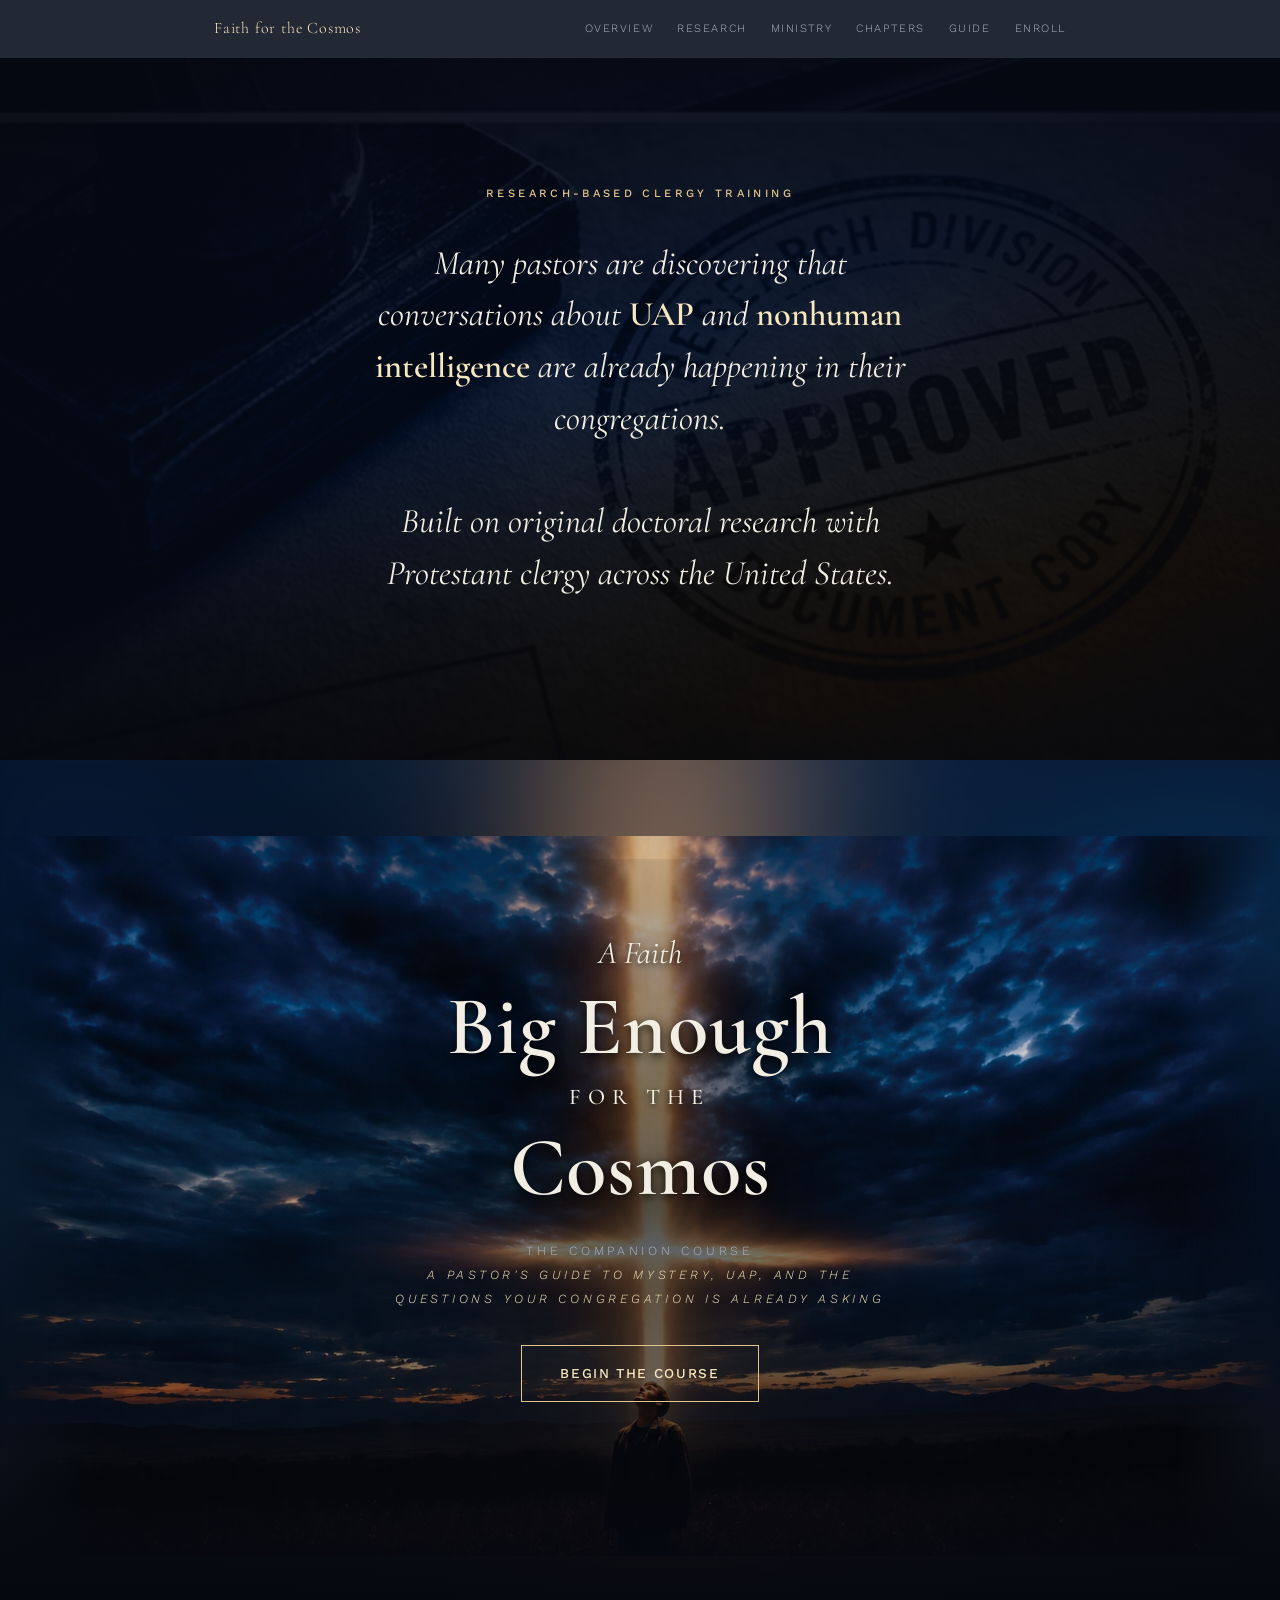
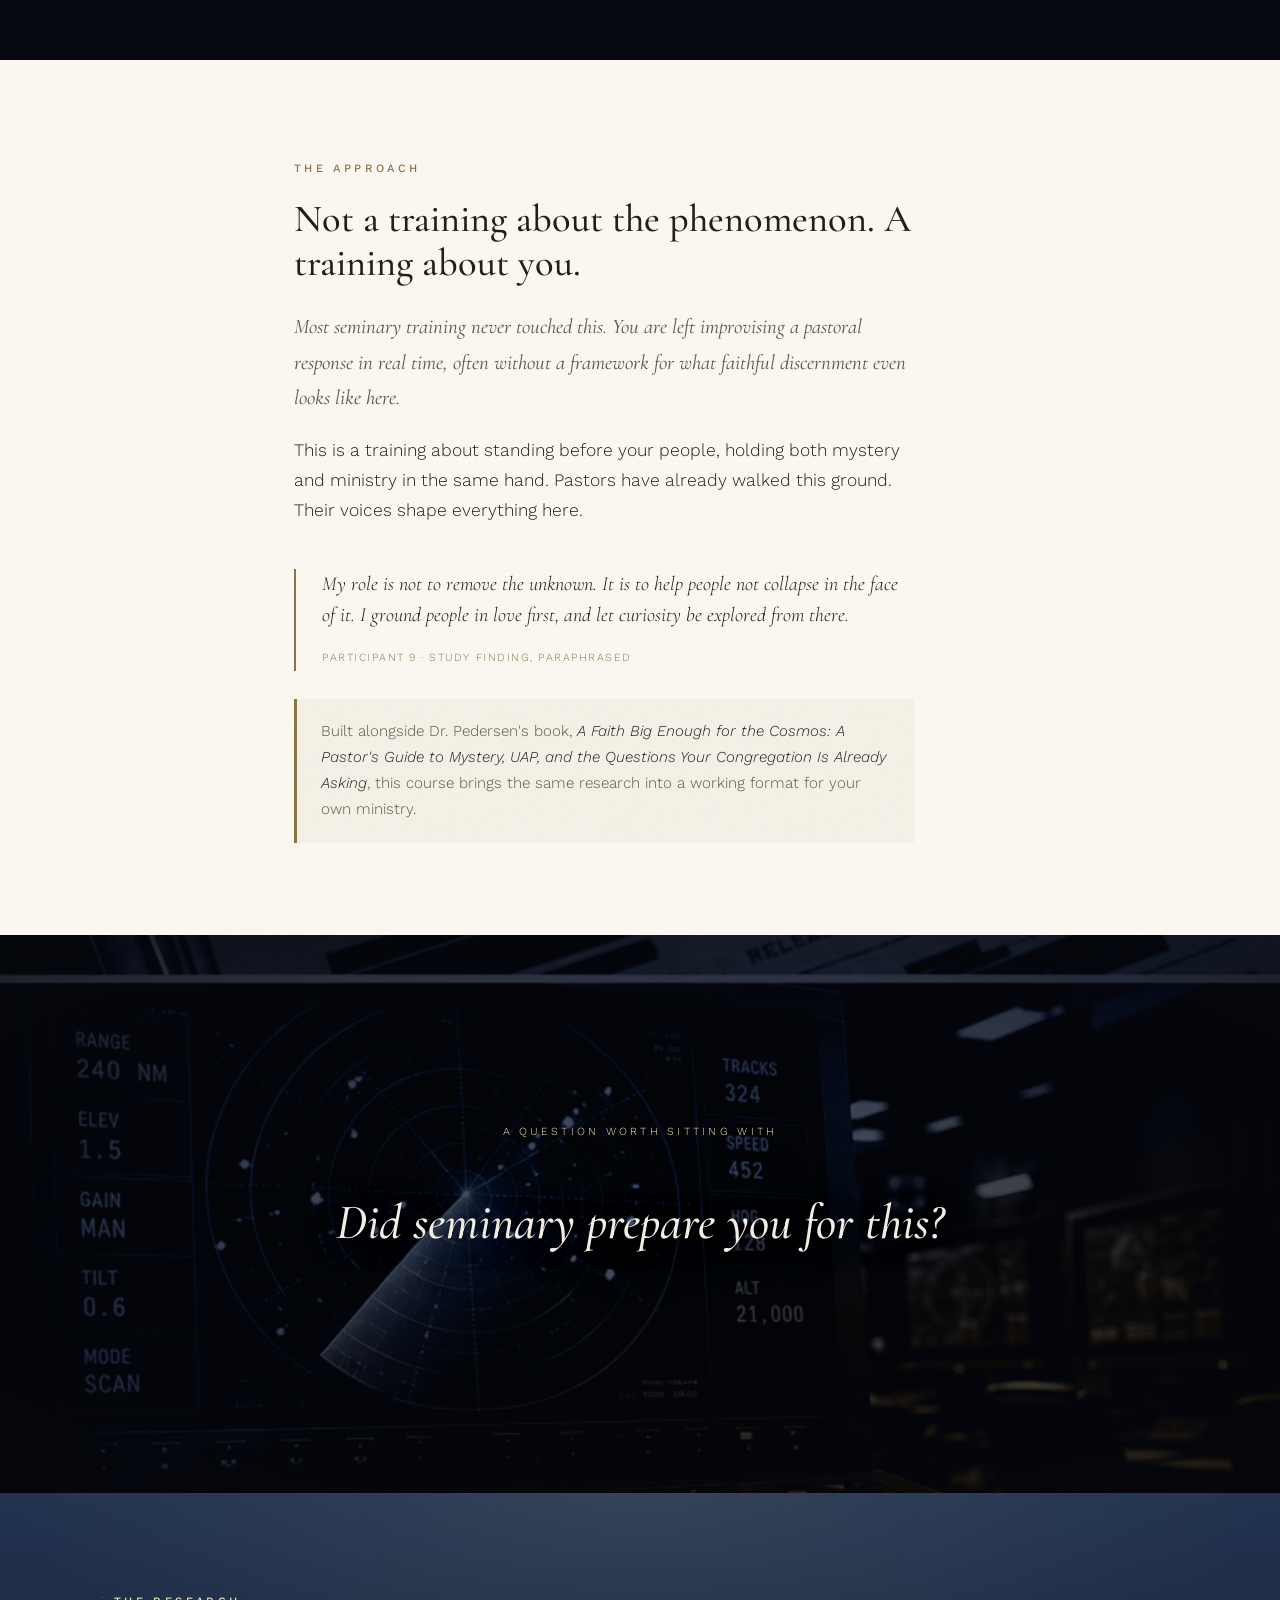
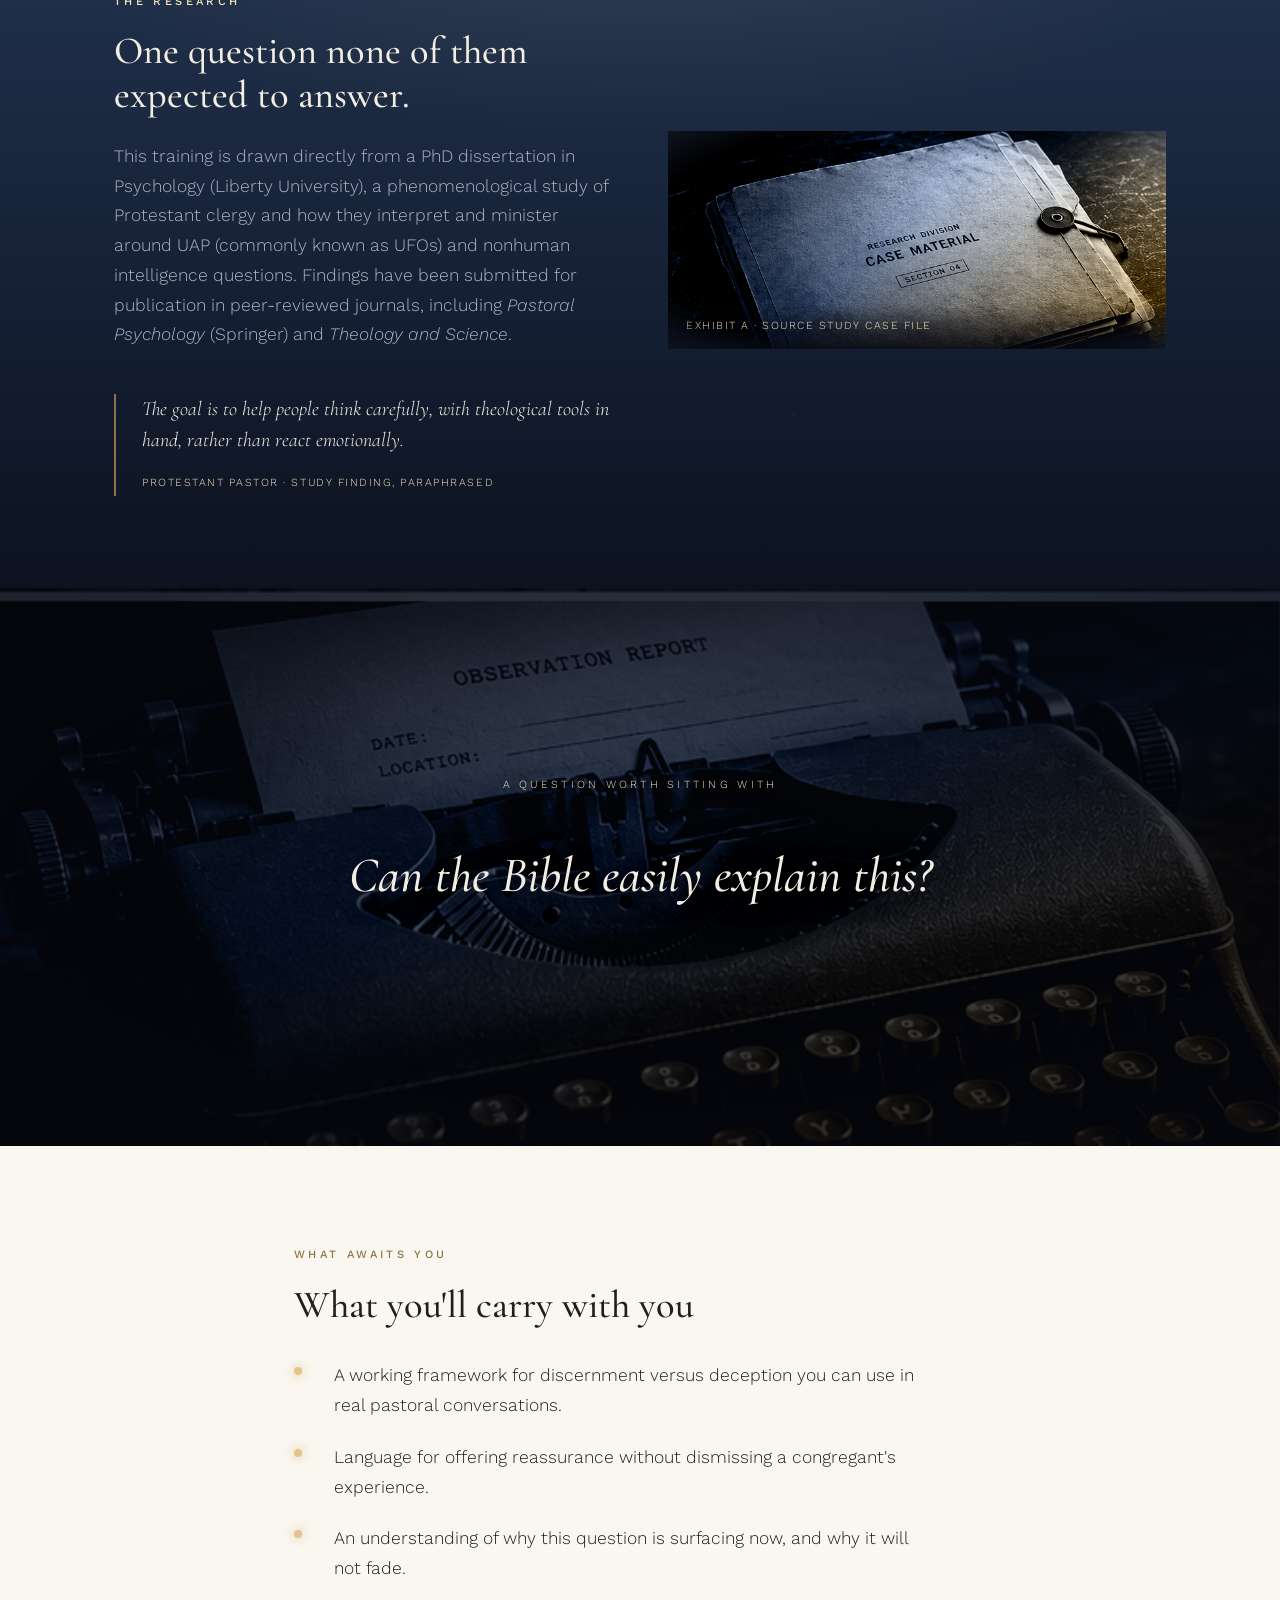
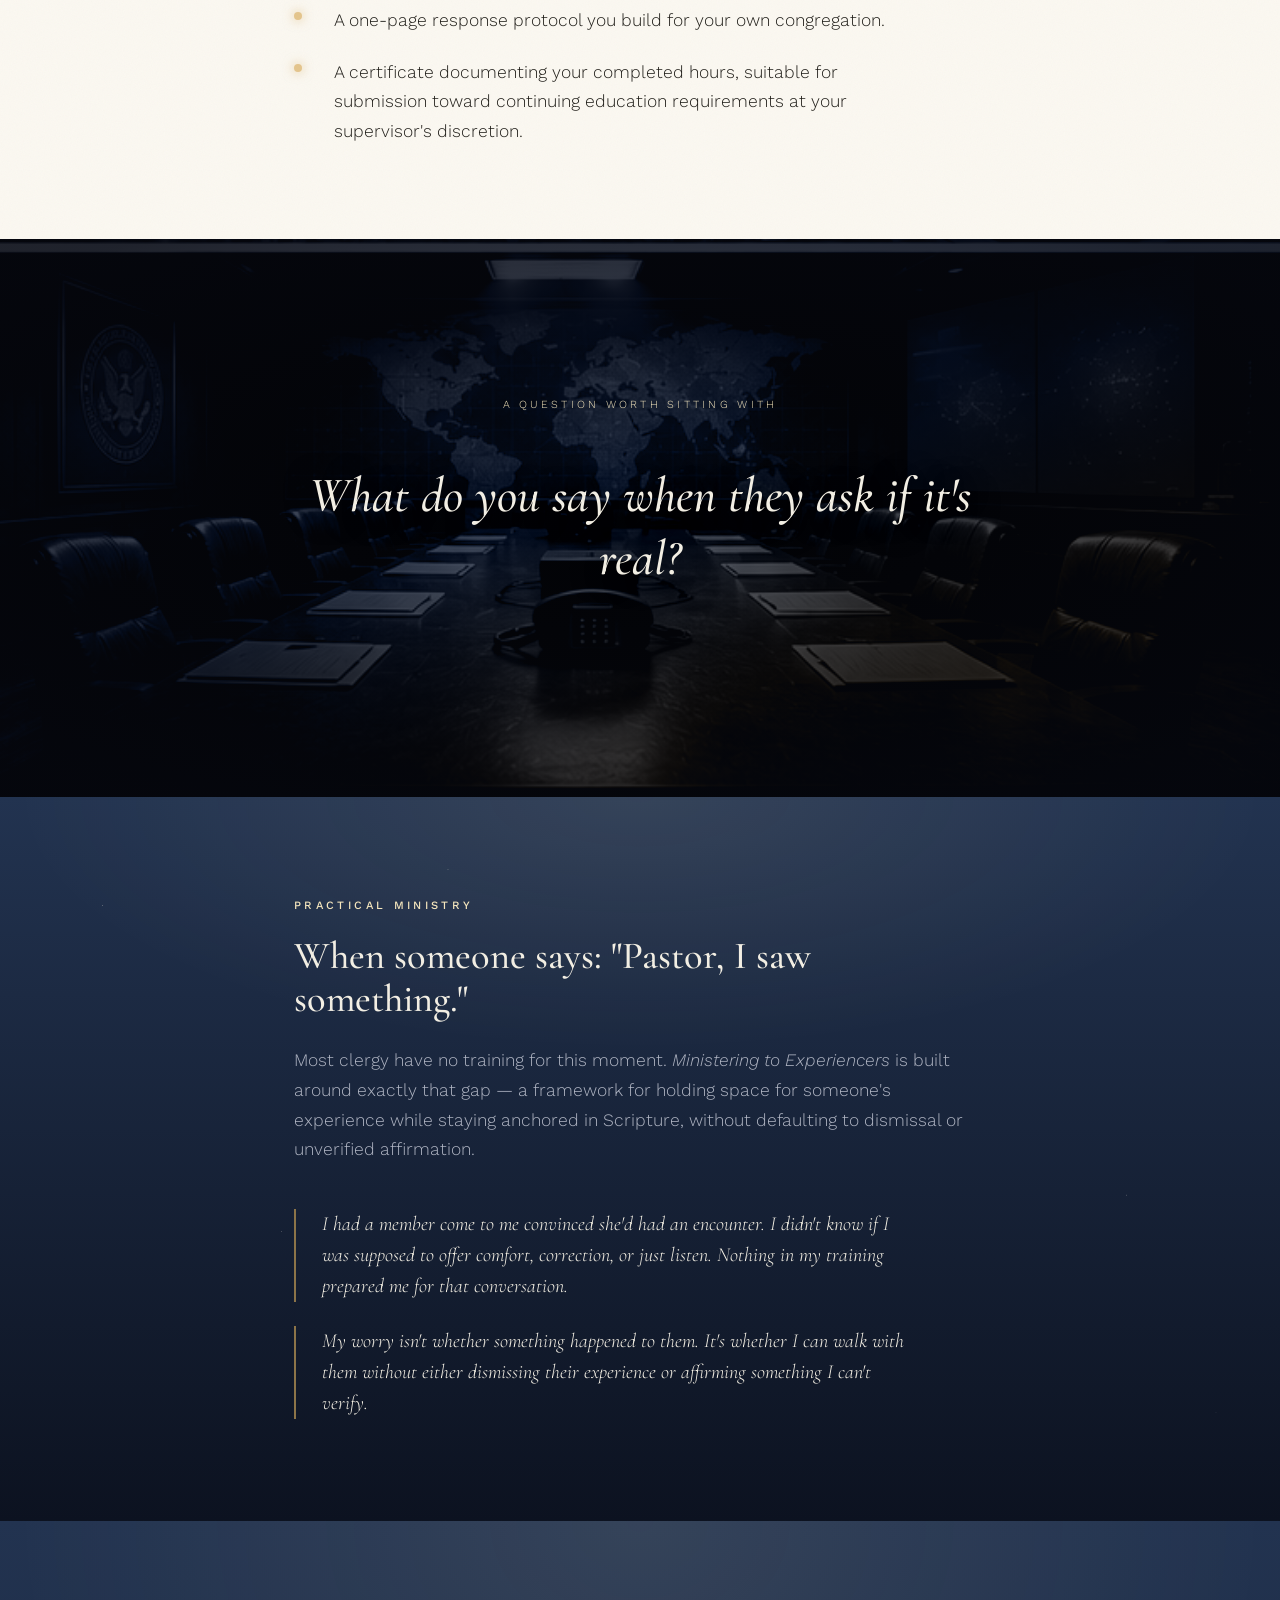
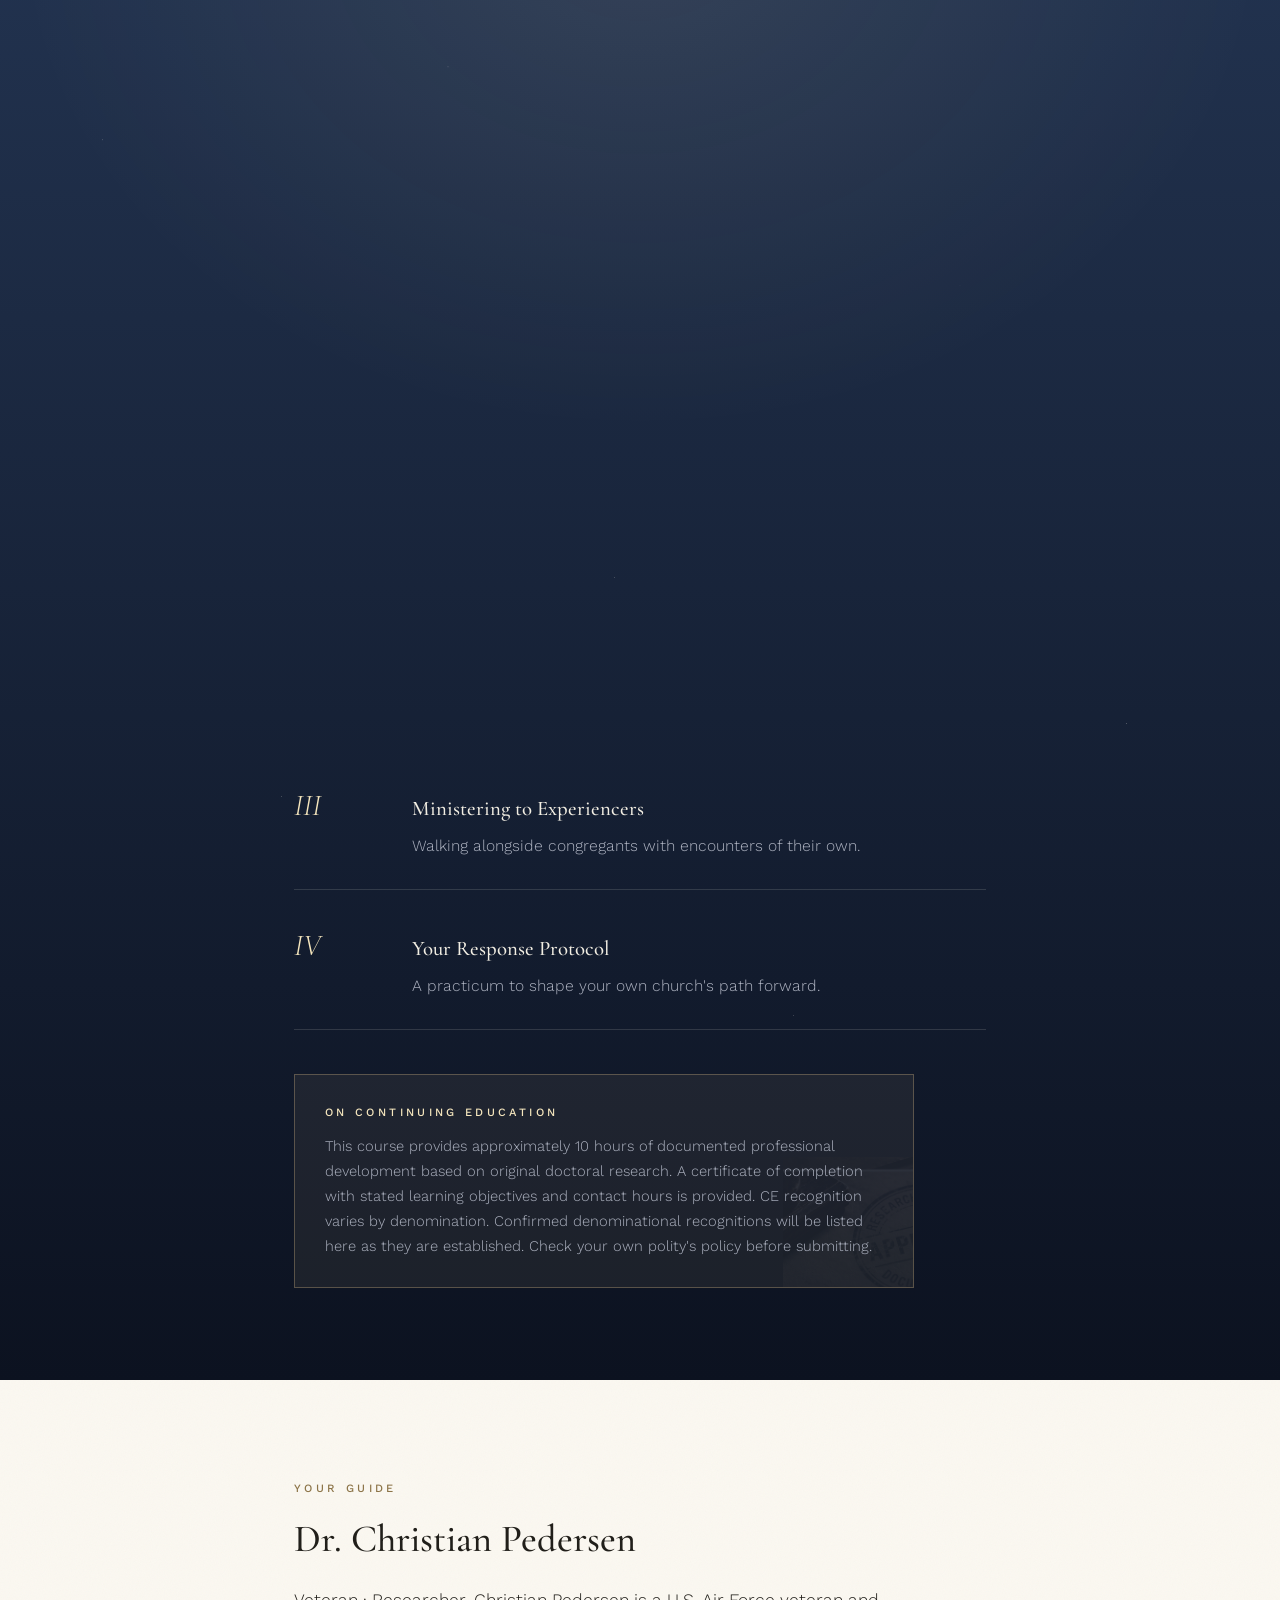
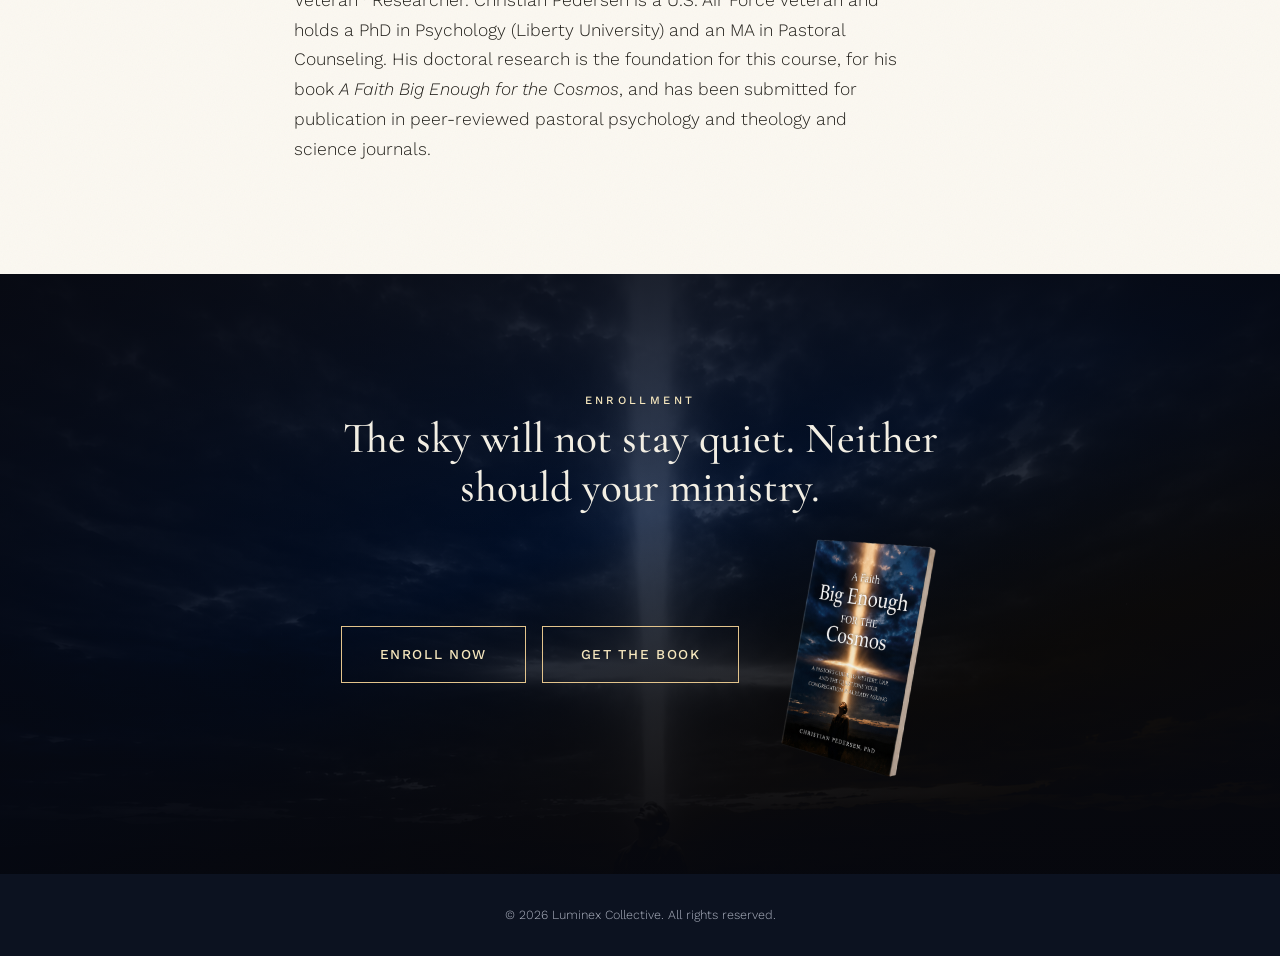
==== index.html @ 59db3cd4 "Rename index (25).html to index.html" ====
<!DOCTYPE html>
<html lang="en">
<head>
<meta charset="UTF-8">
<meta name="viewport" content="width=device-width, initial-scale=1.0">
<title>Faith for the Cosmos | Clergy Training Course</title>
<meta name="description" content="A research-based training for pastors navigating congregant questions about UAP and nonhuman intelligence, built on original doctoral research with Protestant clergy.">
<link rel="preconnect" href="https://fonts.googleapis.com">
<link rel="preconnect" href="https://fonts.gstatic.com" crossorigin>
<link href="https://fonts.googleapis.com/css2?family=Cormorant+Garamond:ital,wght@0,400;0,500;0,600;1,400&family=Cormorant:wght@400;500;600&family=Work+Sans:wght@300;400;500;600&display=swap" rel="stylesheet">
<style>
  :root {
    --sky-top: #172033;
    --sky-mid: #223350;
    --sky-low: #0C1220;
    --glow-core: #F6E7BE;
    --glow-warm: #E3C48C;
    --glow-dim: #8C7448;
    --silhouette: #060810;
    --mist: #F2EEE3;
    --mist-dim: #AFB4C2;
    --paper: #FBF8F1;
    --ink: #211F1A;
    --ink-dim: #58554A;
  }

  * { box-sizing: border-box; }
  html { scroll-behavior: smooth; }

  @media (prefers-reduced-motion: reduce) {
    html { scroll-behavior: auto; }
    * { animation-duration: 0.001ms !important; transition-duration: 0.001ms !important; }
  }

  body {
    margin: 0;
    background: var(--paper);
    color: var(--ink);
    font-family: 'Work Sans', sans-serif;
    font-weight: 300;
    font-size: 17.5px;
    line-height: 1.7;
  }

  h2, .display { font-family: 'Cormorant Garamond', serif; font-weight: 500; line-height: 1.14; margin: 0; }

  a { color: inherit; }

  .eyebrow {
    font-family: 'Work Sans', sans-serif;
    font-size: 0.7rem;
    font-weight: 500;
    letter-spacing: 0.3em;
    text-transform: uppercase;
  }

  .wrap { max-width: 740px; margin: 0 auto; padding: 0 24px; }

  /* ---------- NAV ---------- */
  .nav {
    position: sticky;
    top: 0;
    z-index: 20;
    background: rgba(12, 18, 32, 0.9);
    backdrop-filter: blur(10px);
    -webkit-backdrop-filter: blur(10px);
  }
  .nav-inner {
    max-width: 900px;
    margin: 0 auto;
    padding: 0 24px;
    display: flex;
    align-items: center;
    justify-content: space-between;
    height: 58px;
  }
  .nav-mark {
    font-family: 'Cormorant Garamond', serif;
    font-size: 1rem;
    letter-spacing: 0.05em;
    color: var(--glow-core);
  }
  .nav-links { display: flex; gap: 24px; overflow-x: auto; }
  .nav-links a {
    font-size: 0.7rem;
    letter-spacing: 0.14em;
    text-transform: uppercase;
    text-decoration: none;
    color: var(--mist-dim);
    white-space: nowrap;
    transition: color 0.2s ease;
  }
  .nav-links a:hover, .nav-links a:focus-visible { color: var(--glow-core); }

  /* ---------- HERO: book-cover sky ---------- */
  /* ---------- OPENING QUESTION (precedes the image reveal) ---------- */
  .opening {
    position: relative;
    min-height: 78vh;
    display: flex;
    align-items: center;
    justify-content: center;
    background: var(--sky-low);
    text-align: center;
    padding: 90px 24px;
    overflow: hidden;
  }

  .opening img {
    position: absolute;
    inset: 0;
    width: 100%;
    height: 100%;
    object-fit: cover;
    object-position: center 30%;
    filter: grayscale(0.7) contrast(1.1) brightness(0.35);
    opacity: 0.5;
  }

  .opening .duotone {
    position: absolute;
    inset: 0;
    background: linear-gradient(160deg, var(--sky-low) 0%, var(--sky-mid) 45%, var(--glow-warm) 100%);
    mix-blend-mode: color;
  }

  .opening::after {
    content: '';
    position: absolute;
    inset: 0;
    background: radial-gradient(ellipse 65% 55% at 50% 50%, rgba(6,8,16,0.25), rgba(6,8,16,0.82) 100%);
  }

  .opening .wrap { max-width: 620px; position: relative; z-index: 2; }

  .opening .eyebrow { color: var(--glow-warm); display: block; margin-bottom: 28px; }

  .opening .question {
    font-family: 'Cormorant Garamond', serif;
    font-style: italic;
    font-weight: 400;
    font-size: clamp(1.5rem, 4vw, 2.15rem);
    line-height: 1.5;
    color: var(--mist);
  }

  .opening .question strong {
    font-style: normal;
    font-weight: 600;
    color: var(--glow-core);
  }

  .scroll-cue {
    margin-top: 48px;
    font-size: 0.68rem;
    letter-spacing: 0.3em;
    text-transform: uppercase;
    color: var(--mist-dim);
    opacity: 0.7;
  }

  .hero {
    position: relative;
    min-height: 100vh;
    display: flex;
    align-items: center;
    background-color: var(--sky-low);
    overflow: hidden;
    padding: 96px 24px 0;
  }

  .hero-bg-blur {
    position: absolute;
    inset: -5%;
    background-image: url('assets/hero-cross.png');
    background-size: cover;
    background-position: center 42%;
    background-repeat: no-repeat;
    filter: blur(80px) saturate(1.1) brightness(0.88);
    transform: scale(1.15);
    z-index: 0;
  }

  .hero-bg-image {
    position: absolute;
    inset: 0;
    background-image: url('assets/hero-cross.png');
    background-size: contain;
    background-position: center 42%;
    background-repeat: no-repeat;
    z-index: 1;
    mask-image: linear-gradient(90deg, transparent 0%, black 8%, black 92%, transparent 100%);
    -webkit-mask-image: linear-gradient(90deg, transparent 0%, black 8%, black 92%, transparent 100%);
  }

  .hero-bg-overlay {
    position: absolute;
    inset: 0;
    background-image: linear-gradient(180deg, rgba(10,14,24,0.22) 0%, rgba(10,14,24,0.08) 30%, rgba(6,8,16,0.5) 82%, rgba(6,8,16,0.85) 100%);
    z-index: 2;
  }

  @media (max-width: 640px) {
    .hero-bg-image { background-size: cover; background-position: center 35%; mask-image: none; -webkit-mask-image: none; }
    .hero-bg-blur { background-position: center 35%; }
  }

  /* cloud texture removed — real photo now provides this */

  /* the cross-shaped beam, vertical + horizontal, matching the book cover */
  .beam-v {
    position: absolute;
    top: -4%;
    left: 50%;
    width: 15%;
    max-width: 210px;
    height: 84%;
    transform: translateX(-50%);
    background: linear-gradient(180deg,
      rgba(255, 250, 235, 0.98) 0%,
      rgba(250, 236, 195, 0.85) 18%,
      rgba(246, 225, 175, 0.6) 42%,
      rgba(227, 196, 140, 0.32) 62%,
      rgba(227, 196, 140, 0.1) 82%,
      transparent 100%);
    filter: blur(9px);
    pointer-events: none;
    animation: shimmer 7s ease-in-out infinite;
  }

  .beam-v-core {
    position: absolute;
    top: -2%;
    left: 50%;
    width: 5%;
    max-width: 60px;
    height: 68%;
    transform: translateX(-50%);
    background: linear-gradient(180deg, rgba(255,252,240,0.98), rgba(255,248,225,0.4) 70%, transparent 95%);
    filter: blur(2px);
    pointer-events: none;
  }

  .beam-h {
    position: absolute;
    top: 63%;
    left: 0;
    right: 0;
    height: 100px;
    background: linear-gradient(90deg,
      transparent 0%,
      rgba(214, 158, 105, 0.16) 15%,
      rgba(238, 189, 122, 0.4) 32%,
      rgba(250, 224, 175, 0.65) 50%,
      rgba(238, 189, 122, 0.4) 68%,
      rgba(214, 158, 105, 0.16) 85%,
      transparent 100%);
    filter: blur(16px);
    pointer-events: none;
  }

  .beam-cross-glow {
    position: absolute;
    top: 60%;
    left: 50%;
    width: 340px;
    height: 200px;
    transform: translate(-50%, -50%);
    background: radial-gradient(ellipse, rgba(255,246,220,0.55), rgba(240,205,150,0.2) 45%, transparent 75%);
    filter: blur(4px);
    pointer-events: none;
  }

  @keyframes shimmer {
    0%, 100% { opacity: 0.9; }
    50% { opacity: 1; }
  }

  /* stars in upper sky */
  .hero .stars {
    position: absolute;
    inset: 0;
    background-image:
      radial-gradient(1.2px 1.2px at 12% 10%, rgba(242,238,227,0.55), transparent 60%),
      radial-gradient(1px 1px at 26% 6%, rgba(242,238,227,0.45), transparent 60%),
      radial-gradient(1.4px 1.4px at 8% 24%, rgba(242,238,227,0.5), transparent 60%),
      radial-gradient(1px 1px at 90% 8%, rgba(242,238,227,0.45), transparent 60%),
      radial-gradient(1.2px 1.2px at 82% 18%, rgba(242,238,227,0.5), transparent 60%),
      radial-gradient(1px 1px at 95% 26%, rgba(242,238,227,0.4), transparent 60%);
    opacity: 0.7;
    pointer-events: none;
  }

  /* dark ground with a thin warm horizon catch-light, like the cover's foreground */
  .ground {
    position: absolute;
    bottom: 0;
    left: 0;
    right: 0;
    height: 22%;
    background: linear-gradient(180deg, transparent 0%, rgba(6,8,16,0.5) 30%, var(--silhouette) 75%);
    pointer-events: none;
    z-index: 2;
  }

  /* silhouette figure, looking up, coat and tilted head like the cover */
  .figure {
    position: absolute;
    bottom: 0;
    left: 50%;
    transform: translateX(-50%);
    width: 92px;
    height: 168px;
    z-index: 3;
  }

  .hero .wrap {
    position: relative;
    z-index: 2;
    text-align: center;
    padding-bottom: 210px;
  }

  .hero .eyebrow { color: var(--glow-core); display: block; margin-bottom: 18px; }

  .hero-title .line-a {
    display: block;
    font-family: 'Cormorant Garamond', serif;
    font-style: italic;
    font-weight: 400;
    font-size: clamp(1.4rem, 3.2vw, 2rem);
    color: var(--mist);
    margin-bottom: 2px;
    text-shadow: 0 2px 6px rgba(0,0,0,0.85), 0 10px 34px rgba(0,0,0,0.65);
  }

  .hero-title .line-big,
  .hero-title .line-cosmos {
    display: block;
    font-family: 'Cormorant', serif;
    font-weight: 600;
    font-size: clamp(2.6rem, 8vw, 5.2rem);
    color: var(--mist);
    letter-spacing: 0.01em;
    line-height: 1.05;
    text-shadow: 0 3px 10px rgba(0,0,0,0.85), 0 14px 46px rgba(0,0,0,0.7);
  }

  .hero-title .line-forthe {
    display: block;
    font-family: 'Cormorant Garamond', serif;
    font-weight: 500;
    font-size: clamp(1.05rem, 2.6vw, 1.4rem);
    letter-spacing: 0.32em;
    text-transform: uppercase;
    color: var(--mist);
    margin: 8px 0;
    text-shadow: 0 2px 6px rgba(0,0,0,0.85), 0 10px 30px rgba(0,0,0,0.65);
  }

  .hero-title-scrim {
    position: absolute;
    left: 50%;
    top: 50%;
    transform: translate(-50%, -50%);
    width: min(90%, 640px);
    height: 78%;
    background: radial-gradient(ellipse, rgba(6,8,16,0.55) 0%, rgba(6,8,16,0.25) 55%, transparent 80%);
    z-index: 1;
    pointer-events: none;
  }

  .hero .sub-kicker {
    font-size: 0.78rem;
    letter-spacing: 0.3em;
    text-transform: uppercase;
    color: var(--mist-dim);
    margin: 28px 0 34px;
    max-width: 520px;
    margin-left: auto;
    margin-right: auto;
    line-height: 1.9;
  }

  /* ---------- BUTTONS ---------- */
  .btn {
    display: inline-block;
    font-family: 'Work Sans', sans-serif;
    font-weight: 500;
    font-size: 0.85rem;
    letter-spacing: 0.12em;
    text-transform: uppercase;
    text-decoration: none;
    padding: 16px 38px;
    border: 1px solid var(--glow-warm);
    color: var(--glow-core);
    transition: background 0.25s ease, color 0.25s ease, box-shadow 0.25s ease;
  }
  .btn:hover, .btn:focus-visible {
    background: var(--glow-core);
    color: var(--sky-low);
    box-shadow: 0 0 34px rgba(246, 231, 190, 0.35);
  }

  /* ---------- LIGHT SECTIONS ---------- */
  .section {
    padding: 92px 24px;
    position: relative;
    background-image: url("data:image/svg+xml,%3Csvg xmlns='http://www.w3.org/2000/svg' width='180' height='180'%3E%3Cfilter id='n'%3E%3CfeTurbulence type='fractalNoise' baseFrequency='0.85' numOctaves='2' stitchTiles='stitch'/%3E%3C/filter%3E%3Crect width='100%25' height='100%25' filter='url(%23n)' opacity='0.035'/%3E%3C/svg%3E");
  }
  .section .eyebrow { color: var(--glow-dim); }
  .section h2 { font-size: clamp(1.7rem, 3.8vw, 2.4rem); margin: 16px 0 24px; color: var(--ink); }

  .lede {
    font-family: 'Cormorant Garamond', serif;
    font-style: italic;
    font-size: 1.3rem;
    color: var(--ink-dim);
    max-width: 620px;
    font-weight: 400;
  }

  .section p.body-text { max-width: 620px; color: var(--ink); font-weight: 300; }

  .companion-note {
    margin-top: 28px;
    padding: 20px 24px;
    border-left: 3px solid var(--glow-dim);
    background: rgba(140, 116, 72, 0.06);
    max-width: 620px;
    font-size: 0.95rem;
    color: var(--ink-dim);
  }
  .companion-note em { font-style: italic; color: var(--ink); }

  /* ---------- DUSK SECTIONS ---------- */
  .dusk {
    background: linear-gradient(180deg, var(--sky-mid), var(--sky-low));
    color: var(--mist);
    position: relative;
    overflow: hidden;
  }
  .dusk::before {
    content: '';
    position: absolute;
    inset: 0;
    background-image:
      radial-gradient(ellipse 70% 50% at 50% 0%, rgba(246,231,190,0.09), transparent 70%),
      radial-gradient(1.2px 1.2px at 8% 15%, rgba(242,238,227,0.35), transparent 60%),
      radial-gradient(1px 1px at 22% 60%, rgba(242,238,227,0.28), transparent 60%),
      radial-gradient(1.4px 1.4px at 35% 10%, rgba(242,238,227,0.3), transparent 60%),
      radial-gradient(1px 1px at 48% 45%, rgba(242,238,227,0.25), transparent 60%),
      radial-gradient(1.2px 1.2px at 62% 75%, rgba(242,238,227,0.3), transparent 60%),
      radial-gradient(1px 1px at 75% 25%, rgba(242,238,227,0.25), transparent 60%),
      radial-gradient(1.4px 1.4px at 88% 55%, rgba(242,238,227,0.3), transparent 60%),
      radial-gradient(1px 1px at 95% 85%, rgba(242,238,227,0.22), transparent 60%);
    pointer-events: none;
  }
  .dusk .wrap { position: relative; z-index: 2; }
  .dusk .eyebrow { color: var(--glow-core); }
  .dusk h2 { color: var(--mist); }
  .dusk p { color: var(--mist-dim); }

  /* ---------- OUTCOMES ---------- */
  .outcomes { list-style: none; margin: 34px 0 0; padding: 0; display: grid; gap: 22px; max-width: 620px; }
  .outcomes li { display: grid; grid-template-columns: 22px 1fr; gap: 18px; align-items: start; }
  .outcomes .star {
    margin-top: 6px;
    width: 8px;
    height: 8px;
    border-radius: 50%;
    background: var(--glow-warm);
    box-shadow: 0 0 10px 2px rgba(227, 196, 140, 0.5);
  }

  /* ---------- CHAPTERS ---------- */
  .chapters { margin-top: 44px; display: grid; gap: 0; }
  .chapter {
    display: grid;
    grid-template-columns: 90px 1fr;
    gap: 28px;
    padding: 30px 0;
    border-bottom: 1px solid rgba(242, 238, 227, 0.14);
    align-items: baseline;
  }
  .chapter:first-child { border-top: 1px solid rgba(242, 238, 227, 0.14); }
  .chapter .numeral { font-family: 'Cormorant Garamond', serif; font-style: italic; font-size: 1.9rem; color: var(--glow-core); }
  .chapter h3 { font-family: 'Cormorant Garamond', serif; font-weight: 500; font-size: 1.3rem; color: var(--mist); margin: 0 0 6px; }
  .chapter p { color: var(--mist-dim); font-size: 0.98rem; margin: 0; max-width: 460px; }

  /* ---------- CE NOTE ---------- */
  .ce-note {
    margin-top: 44px;
    max-width: 620px;
    padding: 28px 30px;
    background: rgba(227, 196, 140, 0.07);
    border: 1px solid rgba(227, 196, 140, 0.3);
    position: relative;
    overflow: hidden;
  }
  .ce-note::after {
    content: '';
    position: absolute;
    right: -30px;
    bottom: -30px;
    width: 160px;
    height: 160px;
    background-image: url('assets/03-official-stamp.png');
    background-size: cover;
    background-position: center;
    opacity: 0.06;
    filter: grayscale(0.4);
    pointer-events: none;
  }
  .ce-note .eyebrow { color: var(--glow-core); margin-bottom: 12px; display: block; position: relative; z-index: 1; }
  .ce-note p { font-size: 0.92rem; color: var(--mist-dim); margin: 0; max-width: none; position: relative; z-index: 1; }

  /* ---------- FINAL ---------- */
  .final {
    position: relative;
    text-align: center;
    padding: 110px 24px 100px;
    overflow: hidden;
  }
  .final img {
    position: absolute;
    inset: 0;
    width: 100%;
    height: 100%;
    object-fit: cover;
    object-position: center 15%;
    filter: grayscale(0.5) contrast(1.1) brightness(0.4);
    opacity: 0.6;
  }
  .final .duotone {
    position: absolute;
    inset: 0;
    background: linear-gradient(160deg, var(--sky-low) 0%, var(--sky-mid) 45%, var(--glow-warm) 100%);
    mix-blend-mode: color;
  }
  .final::after {
    content: '';
    position: absolute;
    inset: 0;
    background: radial-gradient(ellipse 70% 55% at 50% 40%, rgba(6,8,16,0.15), rgba(6,8,16,0.85) 100%);
  }
  .final .wrap { position: relative; z-index: 2; }
  .final h2 { color: var(--mist); font-size: clamp(1.9rem, 4.4vw, 2.7rem); max-width: 640px; margin: 0 auto 22px; }
  .final p { color: var(--mist-dim); max-width: 460px; margin: 0 auto 40px; }

  footer {
    background: var(--sky-low);
    color: var(--mist-dim);
    text-align: center;
    padding: 30px 24px;
    font-size: 0.78rem;
  }

  /* ---------- REVEAL ---------- */
  .reveal { opacity: 0; transform: translateY(14px); transition: opacity 0.8s ease, transform 0.8s ease; }
  .reveal.is-visible { opacity: 1; transform: translateY(0); }

  @media (max-width: 640px) {
    .hero { padding: 88px 20px 0; min-height: 92vh; }
    .hero .wrap { padding-bottom: 160px; }
    .figure { width: 90px; height: 140px; }
    .section { padding: 68px 20px; }
    .chapter { grid-template-columns: 50px 1fr; gap: 16px; }
  }
  /* ---------- DECLASSIFIED IMAGERY: exhibit card + chapter banner ---------- */
  .wrap-wide { max-width: 1100px; }

  .research-grid {
    display: grid;
    grid-template-columns: 1fr;
    gap: 40px;
    align-items: center;
  }
  @media (min-width: 780px) {
    .research-grid { grid-template-columns: 1fr 1fr; gap: 56px; }
  }

  .exhibit-card {
    position: relative;
    overflow: hidden;
    mask-image: radial-gradient(ellipse 85% 85% at 50% 50%, black 65%, transparent 100%);
    -webkit-mask-image: radial-gradient(ellipse 85% 85% at 50% 50%, black 65%, transparent 100%);
  }
  .exhibit-img {
    width: 100%;
    display: block;
    filter: grayscale(0.75) contrast(1.12) brightness(0.92);
  }
  .exhibit-card .duotone {
    position: absolute;
    inset: 0;
    background: linear-gradient(135deg, var(--sky-low) 0%, var(--sky-mid) 45%, var(--glow-warm) 100%);
    mix-blend-mode: color;
  }
  .exhibit-caption {
    position: absolute;
    left: 0;
    bottom: 0;
    right: 0;
    padding: 14px 18px;
    font-family: 'Work Sans', sans-serif;
    font-size: 0.68rem;
    letter-spacing: 0.14em;
    text-transform: uppercase;
    color: var(--glow-core);
    text-shadow: 0 2px 10px rgba(0,0,0,0.7);
    background: linear-gradient(0deg, rgba(6,8,16,0.85), transparent);
  }

  .chapter-banner {
    position: relative;
    left: 50%;
    right: 50%;
    margin-left: -50vw;
    margin-right: -50vw;
    width: 100vw;
    height: 420px;
    margin-bottom: -8px;
    overflow: hidden;
    display: flex;
    align-items: flex-end;
  }
  .chapter-banner img {
    position: absolute;
    inset: 0;
    width: 100%;
    height: 100%;
    object-fit: cover;
    object-position: center 32%;
    filter: grayscale(0.7) contrast(1.15) brightness(0.85);
    display: block;
  }
  .chapter-banner .duotone {
    position: absolute;
    inset: 0;
    background: linear-gradient(160deg, var(--sky-low) 0%, var(--sky-mid) 40%, var(--glow-warm) 100%);
    mix-blend-mode: color;
  }
  .chapter-banner::after {
    content: '';
    position: absolute;
    inset: 0;
    background: linear-gradient(180deg, rgba(12,18,32,0.05) 0%, rgba(12,18,32,0.35) 55%, var(--sky-low) 100%);
  }
  .chapter-banner .banner-tag {
    position: absolute;
    left: 24px;
    top: 24px;
    z-index: 2;
    font-family: 'Work Sans', sans-serif;
    font-size: 0.68rem;
    letter-spacing: 0.2em;
    text-transform: uppercase;
    color: var(--glow-core);
    text-shadow: 0 2px 10px rgba(0,0,0,0.6);
  }
  .chapter-banner .banner-heading {
    position: relative;
    z-index: 2;
    padding: 0 24px 36px;
    max-width: 740px;
    margin: 0 auto;
    width: 100%;
  }
  .chapter-banner .banner-heading .eyebrow { color: var(--glow-core); }
  .chapter-banner .banner-heading h2 {
    color: var(--mist);
    text-shadow: 0 4px 24px rgba(0,0,0,0.7);
    margin: 10px 0 0;
  }

  @media (max-width: 640px) {
    .chapter-banner { height: 320px; }
  }
  /* ---------- QUESTION INTERLUDES: full-bleed, image-driven, provocative ---------- */
  .interlude {
    position: relative;
    min-height: 62vh;
    display: flex;
    align-items: center;
    justify-content: center;
    overflow: hidden;
    padding: 80px 24px;
  }
  .interlude img {
    position: absolute;
    inset: 0;
    width: 100%;
    height: 100%;
    object-fit: cover;
    filter: grayscale(0.55) contrast(1.15) brightness(0.5);
  }
  .interlude .duotone {
    position: absolute;
    inset: 0;
    background: linear-gradient(160deg, var(--sky-low) 0%, var(--sky-mid) 45%, var(--glow-warm) 100%);
    mix-blend-mode: color;
  }
  .interlude::after {
    content: '';
    position: absolute;
    inset: 0;
    background: radial-gradient(ellipse 70% 60% at 50% 50%, rgba(6,8,16,0.35), rgba(6,8,16,0.78) 100%);
  }
  .interlude .wrap {
    position: relative;
    z-index: 2;
    text-align: center;
    max-width: 760px;
  }
  .interlude .q-eyebrow {
    font-family: 'Work Sans', sans-serif;
    font-size: 0.68rem;
    letter-spacing: 0.3em;
    text-transform: uppercase;
    color: var(--glow-core);
    display: block;
    margin-bottom: 22px;
  }
  .interlude .q-text {
    font-family: 'Cormorant Garamond', serif;
    font-style: italic;
    font-weight: 500;
    font-size: clamp(1.9rem, 5.2vw, 3.1rem);
    line-height: 1.28;
    color: var(--mist);
    text-shadow: 0 4px 30px rgba(0,0,0,0.6);
  }

  /* ---------- PARTICIPANT QUOTE BLOCK ---------- */
  .pquote {
    max-width: 620px;
    margin: 44px 0 0;
    padding-left: 26px;
    border-left: 2px solid var(--glow-dim);
  }
  .pquote p {
    font-family: 'Cormorant Garamond', serif;
    font-style: italic;
    font-size: 1.25rem;
    line-height: 1.55;
    color: var(--mist);
    margin: 0 0 10px;
    max-width: none;
  }
  .dusk .pquote p { color: var(--mist) !important; }
  .dusk .pquote cite { color: var(--glow-core) !important; }
  .section:not(.dusk) .pquote p { color: var(--ink); }
  .pquote cite {
    font-family: 'Work Sans', sans-serif;
    font-style: normal;
    font-size: 0.68rem;
    letter-spacing: 0.14em;
    text-transform: uppercase;
    color: var(--glow-dim);
  }
</style>
</head>
<body>

<nav class="nav">
  <div class="nav-inner">
    <span class="nav-mark">Faith for the Cosmos</span>
    <div class="nav-links">
      <a href="#overview">Overview</a>
      <a href="#research">Research</a>
      <a href="#ministry">Ministry</a>
      <a href="#chapters">Chapters</a>
      <a href="#guide">Guide</a>
      <a href="#enroll">Enroll</a>
    </div>
  </div>
</nav>

<section class="opening" id="overview">
  <img src="assets/03-official-stamp.png" alt="">
  <div class="duotone"></div>
  <div class="wrap">
    <span class="eyebrow reveal">Research-Based Clergy Training</span>
    <p class="question reveal">Many pastors are discovering that conversations about <strong>UAP</strong> and <strong>nonhuman intelligence</strong> are already happening in their congregations.<br><br>Built on original doctoral research with Protestant clergy across the United States.</p>
    </div>
</section>

<section class="hero">
  <div class="hero-bg-blur"></div>
  <div class="hero-bg-image"></div>
  <div class="hero-bg-overlay"></div>
  <div class="hero-title-scrim"></div>
  <div class="ground"></div>

  <div class="wrap" style="position: relative; z-index: 3;">
    <h1 class="hero-title reveal">
      <span class="line-a">A Faith</span>
      <span class="line-big">Big Enough</span>
      <span class="line-forthe">for the</span>
      <span class="line-cosmos">Cosmos</span>
    </h1>
    <p class="sub-kicker reveal">The Companion Course<br><em style="font-style: italic; color: var(--glow-core);">A Pastor's Guide to Mystery, UAP, and the Questions Your Congregation Is Already Asking</em></p>
    <a href="#enroll" class="btn reveal">Begin the Course</a>
  </div>
</section>

<section class="section">
  <div class="wrap">
    <span class="eyebrow reveal">The Approach</span>
    <h2 class="reveal">Not a training about the phenomenon. A training about you.</h2>
    <p class="lede reveal">Most seminary training never touched this. You are left improvising a pastoral response in real time, often without a framework for what faithful discernment even looks like here.</p>
    <p class="body-text reveal">This is a training about standing before your people, holding both mystery and ministry in the same hand. Pastors have already walked this ground. Their voices shape everything here.</p>

    <blockquote class="pquote reveal">
      <p>My role is not to remove the unknown. It is to help people not collapse in the face of it. I ground people in love first, and let curiosity be explored from there.</p>
      <cite>Participant 9 &middot; Study Finding, paraphrased</cite>
    </blockquote>

    <div class="companion-note reveal">
      Built alongside Dr. Pedersen's book, <em>A Faith Big Enough for the Cosmos: A Pastor's Guide to Mystery, UAP, and the Questions Your Congregation Is Already Asking</em>, this course brings the same research into a working format for your own ministry.
    </div>
  </div>
</section>

<section class="interlude">
  <img src="assets/04-radar-display.png" alt="">
  <div class="duotone"></div>
  <div class="wrap">
    <span class="q-eyebrow reveal">A Question Worth Sitting With</span>
    <p class="q-text reveal">Did seminary prepare you for this?</p>
  </div>
</section>

<section class="dusk section" id="research">
  <div class="wrap wrap-wide">
    <div class="research-grid">
      <div>
        <span class="eyebrow reveal">The Research</span>
        <h2 class="reveal">One question none of them expected to answer.</h2>
        <p class="reveal">This training is drawn directly from a PhD dissertation in Psychology (Liberty University), a phenomenological study of Protestant clergy and how they interpret and minister around UAP (commonly known as UFOs) and nonhuman intelligence questions. Findings have been submitted for publication in peer-reviewed journals, including <em>Pastoral Psychology</em> (Springer) and <em>Theology and Science</em>.</p>
        <blockquote class="pquote reveal">
          <p>The goal is to help people think carefully, with theological tools in hand, rather than react emotionally.</p>
          <cite>Protestant Pastor &middot; Study Finding, paraphrased</cite>
        </blockquote>
      </div>
      <div class="exhibit-card reveal">
        <img class="exhibit-img" src="assets/01-case-file.png" alt="Research division case file">
        <div class="duotone"></div>
        <div class="exhibit-caption">Exhibit A &middot; Source Study Case File</div>
      </div>
    </div>
  </div>
</section>

<section class="interlude">
  <img src="assets/05-typewriter.png" alt="">
  <div class="duotone"></div>
  <div class="wrap">
    <span class="q-eyebrow reveal">A Question Worth Sitting With</span>
    <p class="q-text reveal">Can the Bible easily explain this?</p>
  </div>
</section>

<section class="section">
  <div class="wrap">
    <span class="eyebrow reveal">What Awaits You</span>
    <h2 class="reveal">What you'll carry with you</h2>
    <ul class="outcomes">
      <li class="reveal"><span class="star"></span><span>A working framework for discernment versus deception you can use in real pastoral conversations.</span></li>
      <li class="reveal"><span class="star"></span><span>Language for offering reassurance without dismissing a congregant's experience.</span></li>
      <li class="reveal"><span class="star"></span><span>An understanding of why this question is surfacing now, and why it will not fade.</span></li>
      <li class="reveal"><span class="star"></span><span>A one-page response protocol you build for your own congregation.</span></li>
      <li class="reveal"><span class="star"></span><span>A certificate documenting your completed hours, suitable for submission toward continuing education requirements at your supervisor's discretion.</span></li>
    </ul>
  </div>
</section>

<section class="interlude">
  <img src="assets/06-briefing-room.png" alt="">
  <div class="duotone"></div>
  <div class="wrap">
    <span class="q-eyebrow reveal">A Question Worth Sitting With</span>
    <p class="q-text reveal">What do you say when they ask if it's real?</p>
  </div>
</section>

<section class="dusk section" id="ministry">
  <div class="wrap">
    <span class="eyebrow reveal">Practical Ministry</span>
    <h2 class="reveal">When someone says: "Pastor, I saw something."</h2>
    <p class="reveal">Most clergy have no training for this moment. <em>Ministering to Experiencers</em> is built around exactly that gap &mdash; a framework for holding space for someone's experience while staying anchored in Scripture, without defaulting to dismissal or unverified affirmation.</p>

    <blockquote class="pquote reveal">
      <p>I had a member come to me convinced she'd had an encounter. I didn't know if I was supposed to offer comfort, correction, or just listen. Nothing in my training prepared me for that conversation.</p>
    </blockquote>

    <blockquote class="pquote reveal" style="margin-top: 24px;">
      <p>My worry isn't whether something happened to them. It's whether I can walk with them without either dismissing their experience or affirming something I can't verify.</p>
    </blockquote>
  </div>
</section>

<section class="dusk section" id="chapters">
  <div class="wrap">
    <div class="chapter-banner reveal">
      <img src="assets/02-redacted-documents.png" alt="">
      <div class="duotone"></div>
      <span class="banner-tag">Field Report &middot; Observation Log</span>
      <div class="banner-heading">
        <span class="eyebrow reveal">The Path</span>
        <h2 class="reveal">Four chapters. Roughly ten hours. Walked at your own pace.</h2>
      </div>
    </div>
    <div class="chapters">
      <div class="chapter reveal">
        <span class="numeral">I</span>
        <div><h3>Theological Grounding</h3><p>Creation, discernment, and the deception question.</p></div>
      </div>
      <div class="chapter reveal">
        <span class="numeral">II</span>
        <div><h3>The Pastoral Posture</h3><p>Reassurance without dismissal.</p></div>
      </div>
      <div class="chapter reveal">
        <span class="numeral">III</span>
        <div><h3>Ministering to Experiencers</h3><p>Walking alongside congregants with encounters of their own.</p></div>
      </div>
      <div class="chapter reveal">
        <span class="numeral">IV</span>
        <div><h3>Your Response Protocol</h3><p>A practicum to shape your own church's path forward.</p></div>
      </div>
    </div>

    <div class="ce-note reveal">
      <span class="eyebrow">On Continuing Education</span>
      <p>This course provides approximately 10 hours of documented professional development based on original doctoral research. A certificate of completion with stated learning objectives and contact hours is provided. CE recognition varies by denomination. Confirmed denominational recognitions will be listed here as they are established. Check your own polity's policy before submitting.</p>
    </div>
  </div>
</section>

<section class="section" id="guide">
  <div class="wrap">
    <span class="eyebrow reveal">Your Guide</span>
    <h2 class="reveal">Dr. Christian Pedersen</h2>
    <p class="body-text reveal">Veteran &middot; Researcher. Christian Pedersen is a U.S. Air Force veteran and holds a PhD in Psychology (Liberty University) and an MA in Pastoral Counseling. His doctoral research is the foundation for this course, for his book <em>A Faith Big Enough for the Cosmos</em>, and has been submitted for publication in peer-reviewed pastoral psychology and theology and science journals.</p>
  </div>
</section>

<section class="dusk final" id="enroll">
  <img src="assets/hero-cross.png" alt="">
  <div class="duotone"></div>
  <div class="wrap">
    <span class="eyebrow reveal">Enrollment</span>
    <h2 class="reveal">The sky will not stay quiet. Neither should your ministry.</h2>
    <div class="reveal" style="display: flex; gap: 40px; justify-content: center; align-items: center; flex-wrap: wrap;">
      <div style="display: flex; gap: 16px; flex-wrap: wrap; justify-content: center;">
        <a href="enroll.html" class="btn">Enroll Now</a>
        <a href="https://www.amazon.com/dp/B0H6QRD59C" class="btn" target="_blank" rel="noopener">Get the Book</a>
      </div>
      <img src="assets/book-cover-3d.png" alt="A Faith Big Enough for the Cosmos book cover" style="position: static !important; inset: auto !important; object-fit: initial !important; filter: none !important; opacity: 1 !important; max-width: 160px; width: 100%; height: auto; transform: rotate(6deg); display: block;">
    </div>
  </div>
</section>

<footer>&copy; <span id="year"></span> Luminex Collective. All rights reserved.</footer>

<script>
  document.getElementById('year').textContent = new Date().getFullYear();
  var reveals = document.querySelectorAll('.reveal');
  if ('IntersectionObserver' in window) {
    var io = new IntersectionObserver(function(entries) {
      entries.forEach(function(entry) {
        if (entry.isIntersecting) {
          entry.target.classList.add('is-visible');
          io.unobserve(entry.target);
        }
      });
    }, { threshold: 0.12 });
    reveals.forEach(function(el) { io.observe(el); });
  } else {
    reveals.forEach(function(el) { el.classList.add('is-visible'); });
  }
</script>

</body>
</html>
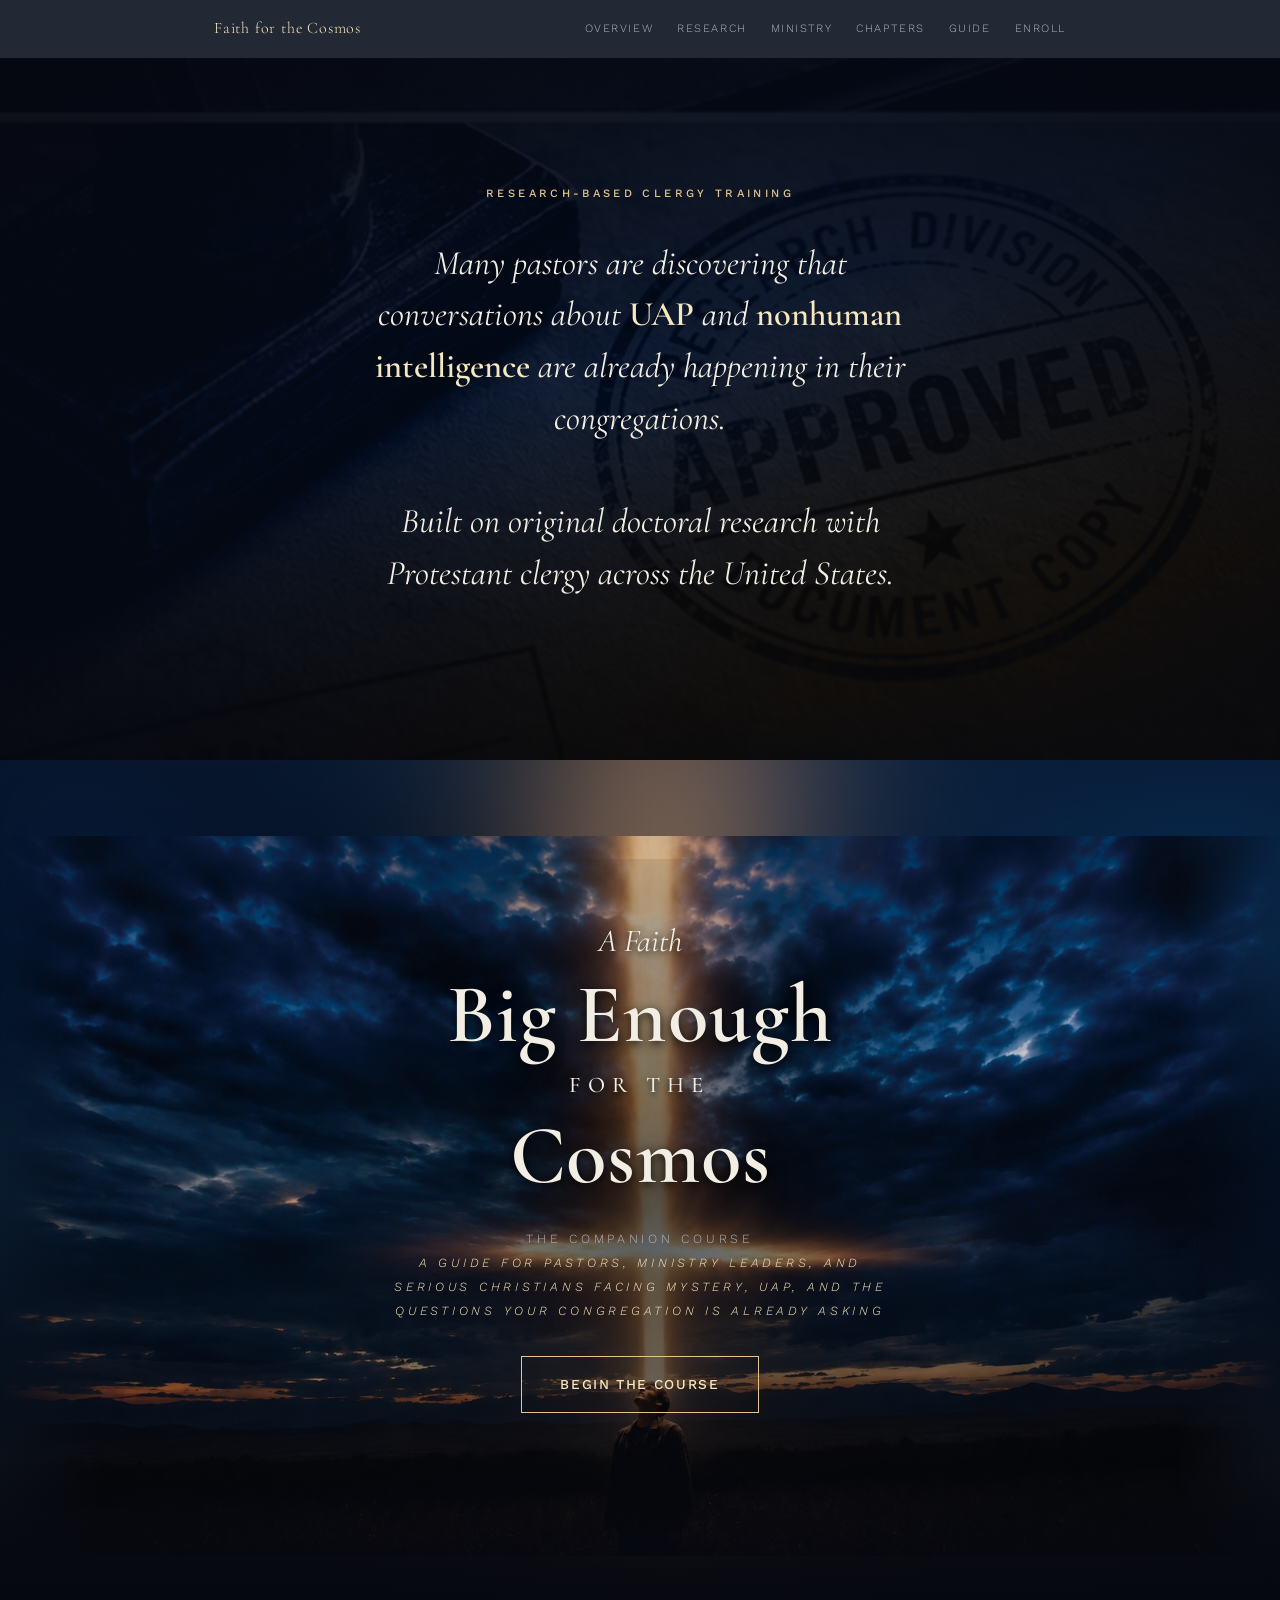
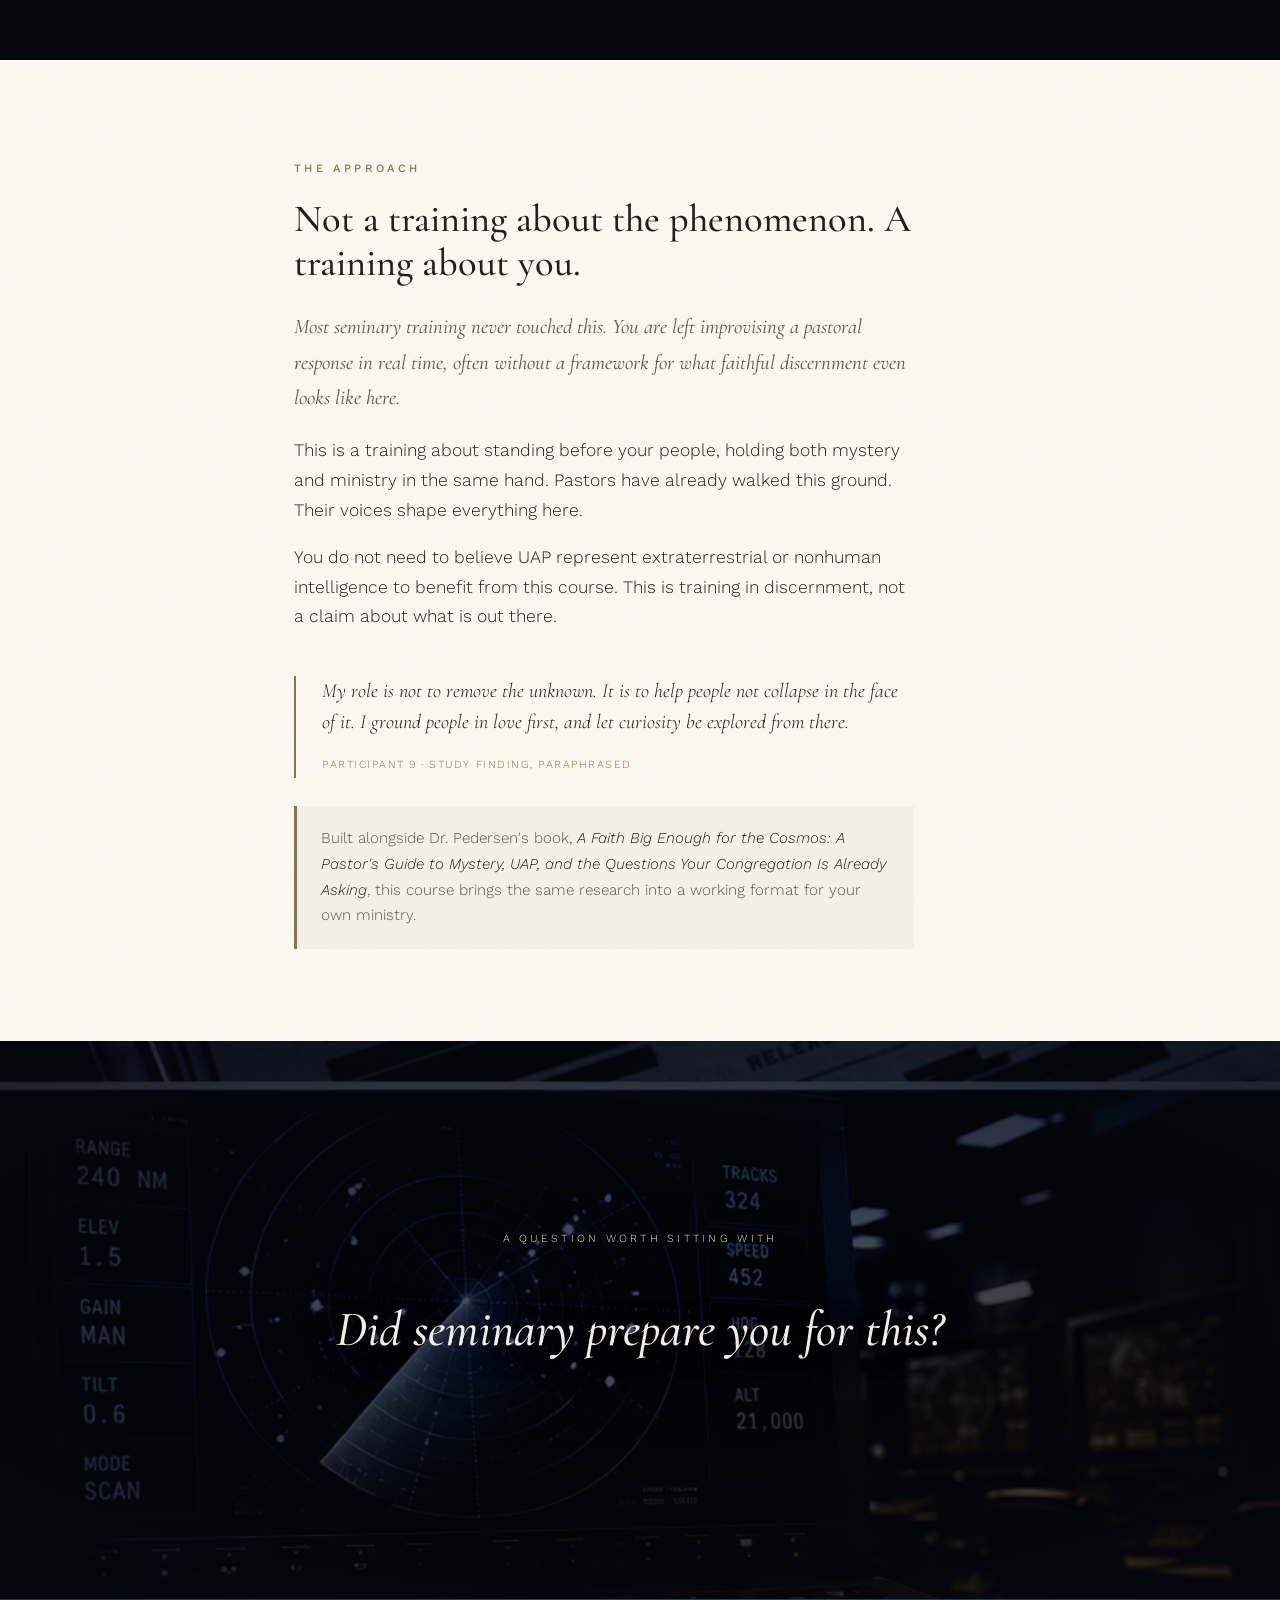
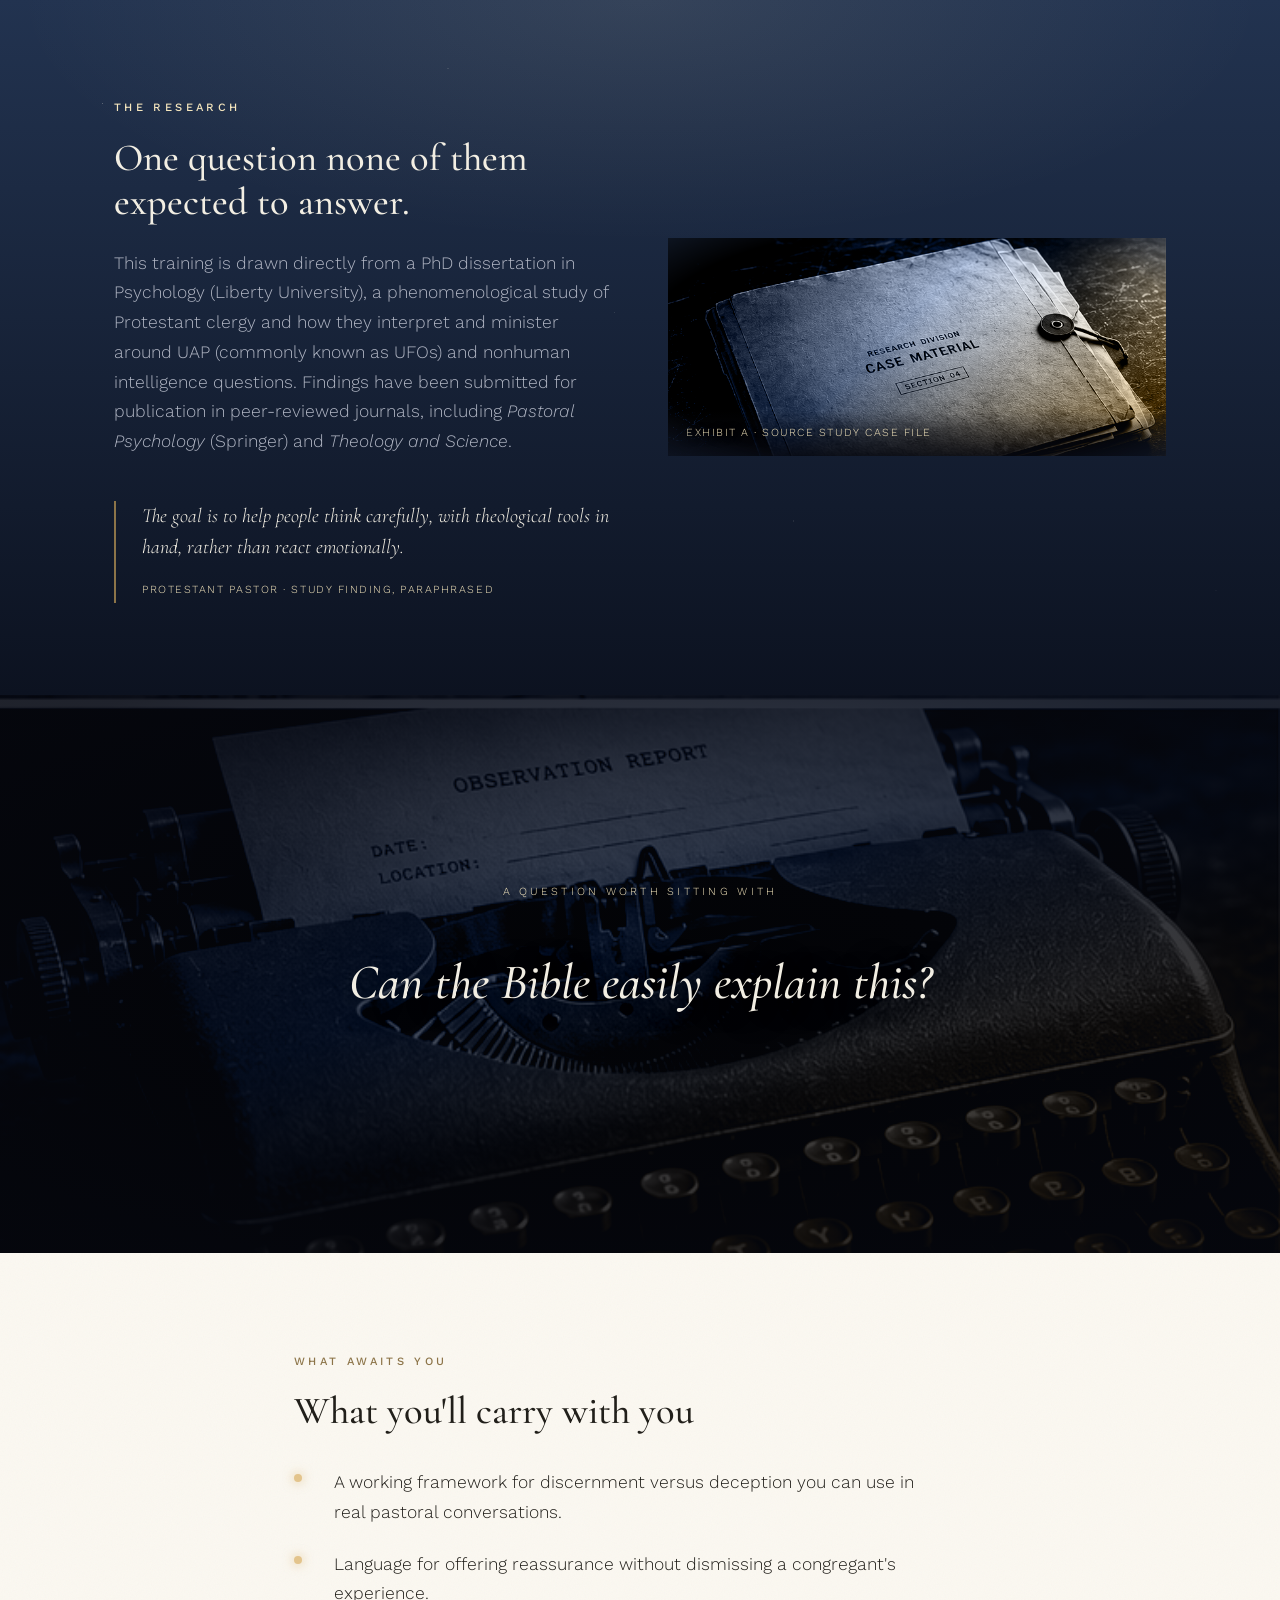
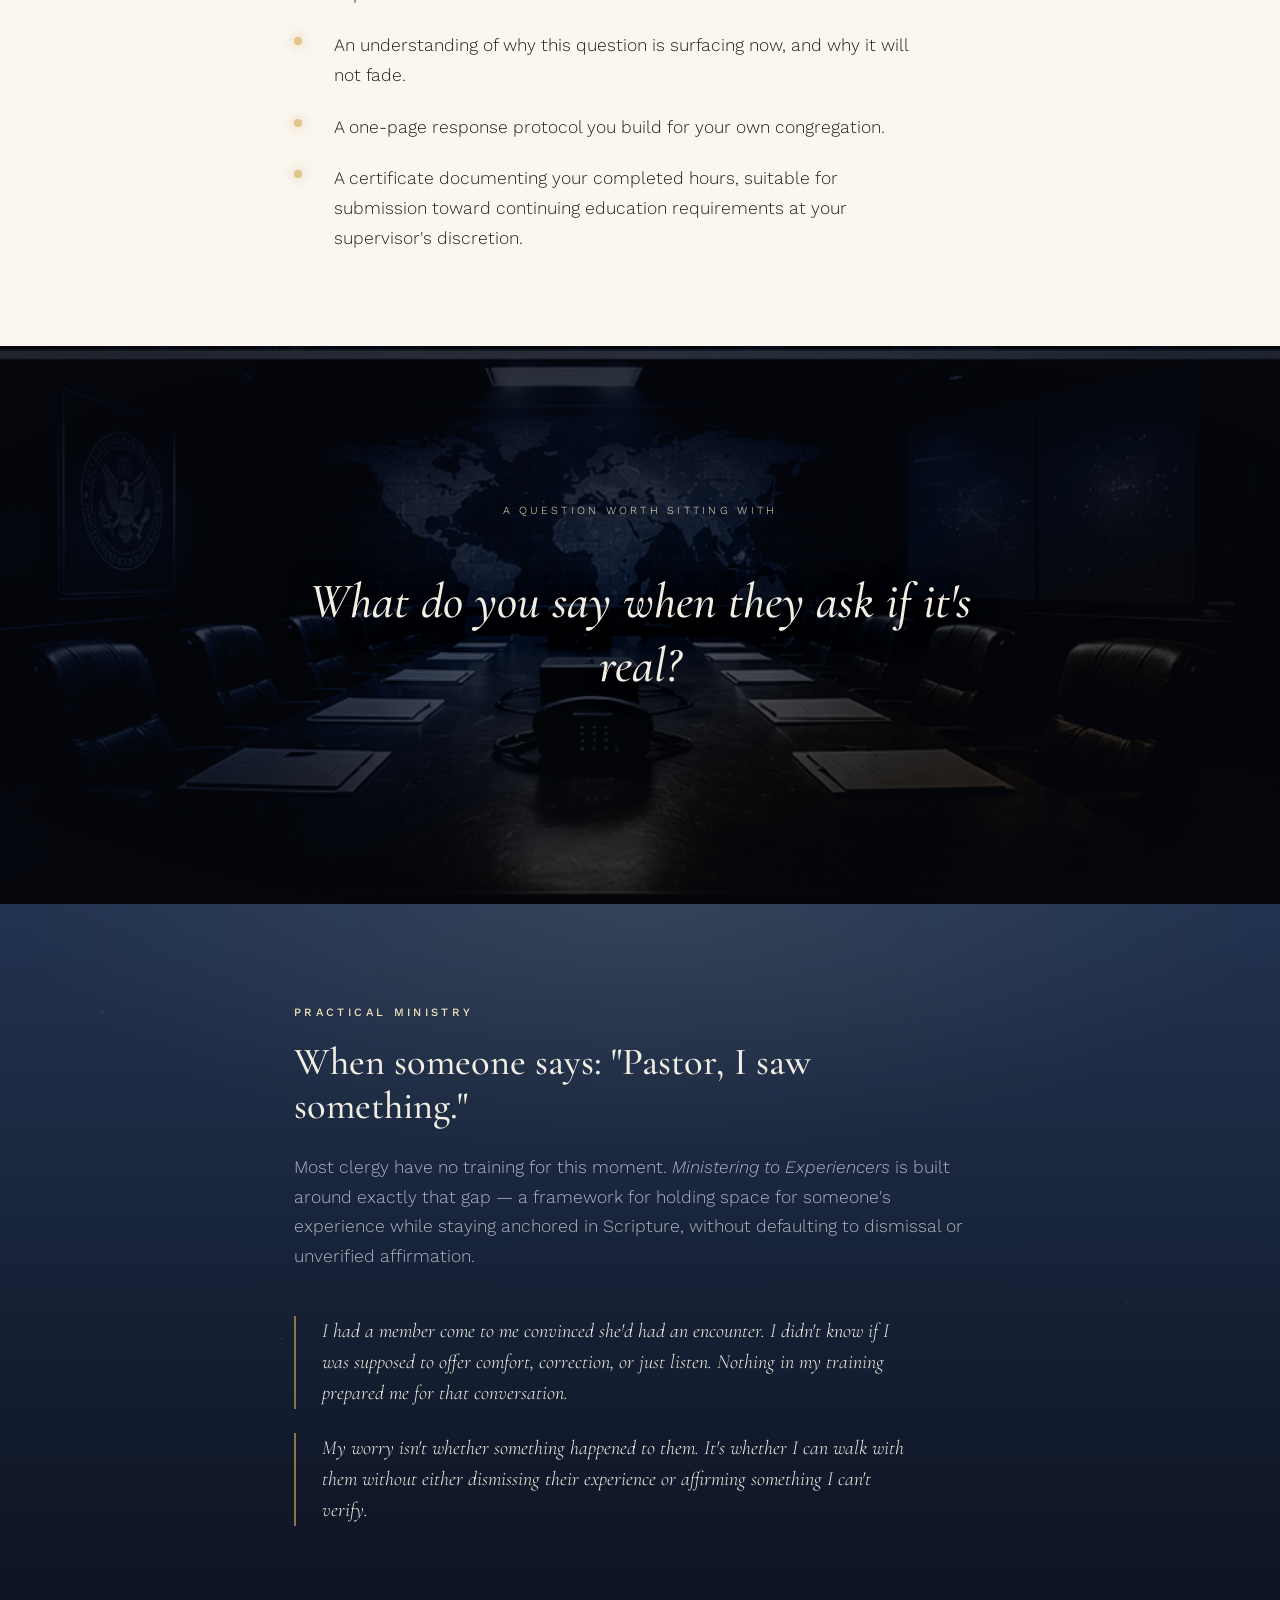
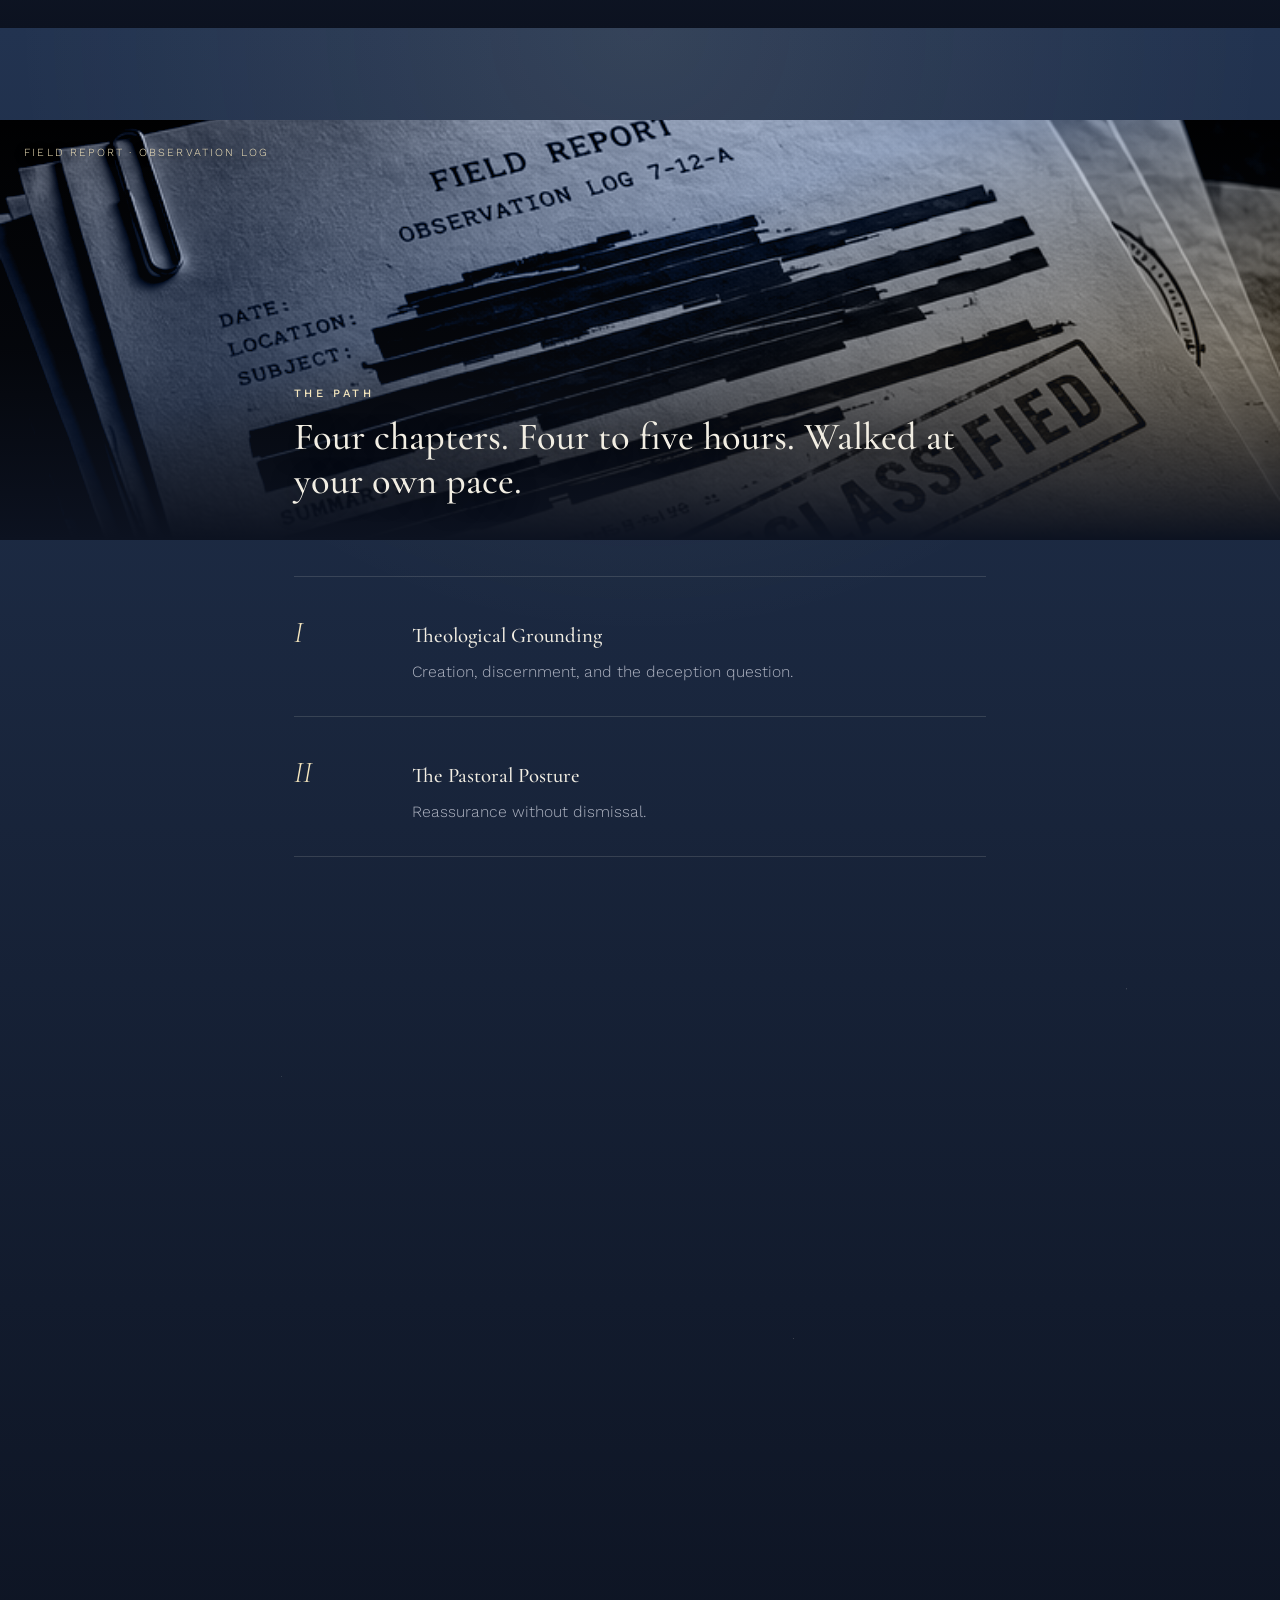
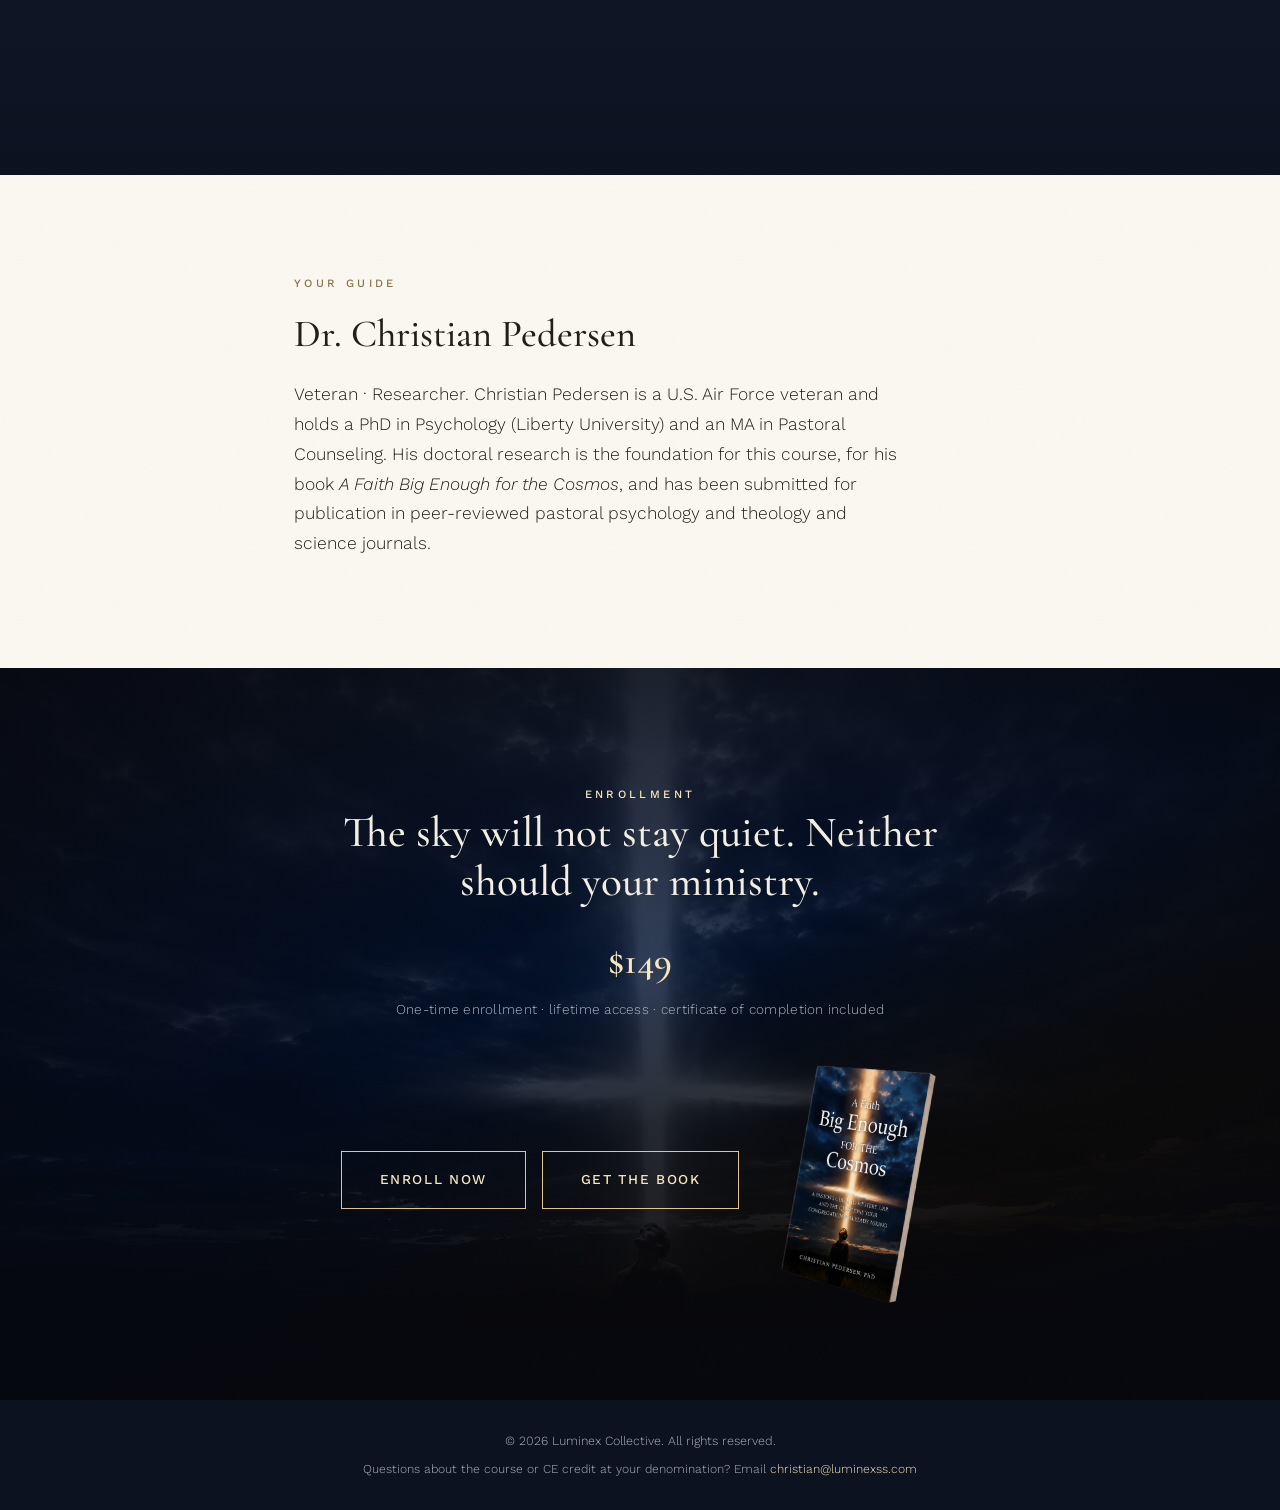
==== commit bfe0e1a4: "Rename index (26).html to index.html" ====
--- a/index.html
+++ b/index.html
@@ -9,977 +9,999 @@
 <link rel="preconnect" href="https://fonts.gstatic.com" crossorigin>
 <link href="https://fonts.googleapis.com/css2?family=Cormorant+Garamond:ital,wght@0,400;0,500;0,600;1,400&family=Cormorant:wght@400;500;600&family=Work+Sans:wght@300;400;500;600&display=swap" rel="stylesheet">
 <style>
-  :root {
-    --sky-top: #172033;
-    --sky-mid: #223350;
-    --sky-low: #0C1220;
-    --glow-core: #F6E7BE;
-    --glow-warm: #E3C48C;
-    --glow-dim: #8C7448;
-    --silhouette: #060810;
-    --mist: #F2EEE3;
-    --mist-dim: #AFB4C2;
-    --paper: #FBF8F1;
-    --ink: #211F1A;
-    --ink-dim: #58554A;
-  }
-
-  * { box-sizing: border-box; }
-  html { scroll-behavior: smooth; }
-
-  @media (prefers-reduced-motion: reduce) {
-    html { scroll-behavior: auto; }
-    * { animation-duration: 0.001ms !important; transition-duration: 0.001ms !important; }
-  }
-
-  body {
-    margin: 0;
-    background: var(--paper);
-    color: var(--ink);
-    font-family: 'Work Sans', sans-serif;
-    font-weight: 300;
-    font-size: 17.5px;
-    line-height: 1.7;
-  }
-
-  h2, .display { font-family: 'Cormorant Garamond', serif; font-weight: 500; line-height: 1.14; margin: 0; }
-
-  a { color: inherit; }
-
-  .eyebrow {
-    font-family: 'Work Sans', sans-serif;
-    font-size: 0.7rem;
-    font-weight: 500;
-    letter-spacing: 0.3em;
-    text-transform: uppercase;
-  }
-
-  .wrap { max-width: 740px; margin: 0 auto; padding: 0 24px; }
-
-  /* ---------- NAV ---------- */
-  .nav {
-    position: sticky;
-    top: 0;
-    z-index: 20;
-    background: rgba(12, 18, 32, 0.9);
-    backdrop-filter: blur(10px);
-    -webkit-backdrop-filter: blur(10px);
-  }
-  .nav-inner {
-    max-width: 900px;
-    margin: 0 auto;
-    padding: 0 24px;
-    display: flex;
-    align-items: center;
-    justify-content: space-between;
-    height: 58px;
-  }
-  .nav-mark {
-    font-family: 'Cormorant Garamond', serif;
-    font-size: 1rem;
-    letter-spacing: 0.05em;
-    color: var(--glow-core);
-  }
-  .nav-links { display: flex; gap: 24px; overflow-x: auto; }
-  .nav-links a {
-    font-size: 0.7rem;
-    letter-spacing: 0.14em;
-    text-transform: uppercase;
-    text-decoration: none;
-    color: var(--mist-dim);
-    white-space: nowrap;
-    transition: color 0.2s ease;
-  }
-  .nav-links a:hover, .nav-links a:focus-visible { color: var(--glow-core); }
-
-  /* ---------- HERO: book-cover sky ---------- */
-  /* ---------- OPENING QUESTION (precedes the image reveal) ---------- */
-  .opening {
-    position: relative;
-    min-height: 78vh;
-    display: flex;
-    align-items: center;
-    justify-content: center;
-    background: var(--sky-low);
-    text-align: center;
-    padding: 90px 24px;
-    overflow: hidden;
-  }
-
-  .opening img {
-    position: absolute;
-    inset: 0;
-    width: 100%;
-    height: 100%;
-    object-fit: cover;
-    object-position: center 30%;
-    filter: grayscale(0.7) contrast(1.1) brightness(0.35);
-    opacity: 0.5;
-  }
-
-  .opening .duotone {
-    position: absolute;
-    inset: 0;
-    background: linear-gradient(160deg, var(--sky-low) 0%, var(--sky-mid) 45%, var(--glow-warm) 100%);
-    mix-blend-mode: color;
-  }
-
-  .opening::after {
-    content: '';
-    position: absolute;
-    inset: 0;
-    background: radial-gradient(ellipse 65% 55% at 50% 50%, rgba(6,8,16,0.25), rgba(6,8,16,0.82) 100%);
-  }
-
-  .opening .wrap { max-width: 620px; position: relative; z-index: 2; }
-
-  .opening .eyebrow { color: var(--glow-warm); display: block; margin-bottom: 28px; }
-
-  .opening .question {
-    font-family: 'Cormorant Garamond', serif;
-    font-style: italic;
-    font-weight: 400;
-    font-size: clamp(1.5rem, 4vw, 2.15rem);
-    line-height: 1.5;
-    color: var(--mist);
-  }
-
-  .opening .question strong {
-    font-style: normal;
-    font-weight: 600;
-    color: var(--glow-core);
-  }
-
-  .scroll-cue {
-    margin-top: 48px;
-    font-size: 0.68rem;
-    letter-spacing: 0.3em;
-    text-transform: uppercase;
-    color: var(--mist-dim);
-    opacity: 0.7;
-  }
-
-  .hero {
-    position: relative;
-    min-height: 100vh;
-    display: flex;
-    align-items: center;
-    background-color: var(--sky-low);
-    overflow: hidden;
-    padding: 96px 24px 0;
-  }
-
-  .hero-bg-blur {
-    position: absolute;
-    inset: -5%;
-    background-image: url('assets/hero-cross.png');
-    background-size: cover;
-    background-position: center 42%;
-    background-repeat: no-repeat;
-    filter: blur(80px) saturate(1.1) brightness(0.88);
-    transform: scale(1.15);
-    z-index: 0;
-  }
-
-  .hero-bg-image {
-    position: absolute;
-    inset: 0;
-    background-image: url('assets/hero-cross.png');
-    background-size: contain;
-    background-position: center 42%;
-    background-repeat: no-repeat;
-    z-index: 1;
-    mask-image: linear-gradient(90deg, transparent 0%, black 8%, black 92%, transparent 100%);
-    -webkit-mask-image: linear-gradient(90deg, transparent 0%, black 8%, black 92%, transparent 100%);
-  }
-
-  .hero-bg-overlay {
-    position: absolute;
-    inset: 0;
-    background-image: linear-gradient(180deg, rgba(10,14,24,0.22) 0%, rgba(10,14,24,0.08) 30%, rgba(6,8,16,0.5) 82%, rgba(6,8,16,0.85) 100%);
-    z-index: 2;
-  }
-
-  @media (max-width: 640px) {
-    .hero-bg-image { background-size: cover; background-position: center 35%; mask-image: none; -webkit-mask-image: none; }
-    .hero-bg-blur { background-position: center 35%; }
-  }
-
-  /* cloud texture removed — real photo now provides this */
-
-  /* the cross-shaped beam, vertical + horizontal, matching the book cover */
-  .beam-v {
-    position: absolute;
-    top: -4%;
-    left: 50%;
-    width: 15%;
-    max-width: 210px;
-    height: 84%;
-    transform: translateX(-50%);
-    background: linear-gradient(180deg,
-      rgba(255, 250, 235, 0.98) 0%,
-      rgba(250, 236, 195, 0.85) 18%,
-      rgba(246, 225, 175, 0.6) 42%,
-      rgba(227, 196, 140, 0.32) 62%,
-      rgba(227, 196, 140, 0.1) 82%,
-      transparent 100%);
-    filter: blur(9px);
-    pointer-events: none;
-    animation: shimmer 7s ease-in-out infinite;
-  }
-
-  .beam-v-core {
-    position: absolute;
-    top: -2%;
-    left: 50%;
-    width: 5%;
-    max-width: 60px;
-    height: 68%;
-    transform: translateX(-50%);
-    background: linear-gradient(180deg, rgba(255,252,240,0.98), rgba(255,248,225,0.4) 70%, transparent 95%);
-    filter: blur(2px);
-    pointer-events: none;
-  }
-
-  .beam-h {
-    position: absolute;
-    top: 63%;
-    left: 0;
-    right: 0;
-    height: 100px;
-    background: linear-gradient(90deg,
-      transparent 0%,
-      rgba(214, 158, 105, 0.16) 15%,
-      rgba(238, 189, 122, 0.4) 32%,
-      rgba(250, 224, 175, 0.65) 50%,
-      rgba(238, 189, 122, 0.4) 68%,
-      rgba(214, 158, 105, 0.16) 85%,
-      transparent 100%);
-    filter: blur(16px);
-    pointer-events: none;
-  }
-
-  .beam-cross-glow {
-    position: absolute;
-    top: 60%;
-    left: 50%;
-    width: 340px;
-    height: 200px;
-    transform: translate(-50%, -50%);
-    background: radial-gradient(ellipse, rgba(255,246,220,0.55), rgba(240,205,150,0.2) 45%, transparent 75%);
-    filter: blur(4px);
-    pointer-events: none;
-  }
-
-  @keyframes shimmer {
-    0%, 100% { opacity: 0.9; }
-    50% { opacity: 1; }
-  }
-
-  /* stars in upper sky */
-  .hero .stars {
-    position: absolute;
-    inset: 0;
-    background-image:
-      radial-gradient(1.2px 1.2px at 12% 10%, rgba(242,238,227,0.55), transparent 60%),
-      radial-gradient(1px 1px at 26% 6%, rgba(242,238,227,0.45), transparent 60%),
-      radial-gradient(1.4px 1.4px at 8% 24%, rgba(242,238,227,0.5), transparent 60%),
-      radial-gradient(1px 1px at 90% 8%, rgba(242,238,227,0.45), transparent 60%),
-      radial-gradient(1.2px 1.2px at 82% 18%, rgba(242,238,227,0.5), transparent 60%),
-      radial-gradient(1px 1px at 95% 26%, rgba(242,238,227,0.4), transparent 60%);
-    opacity: 0.7;
-    pointer-events: none;
-  }
-
-  /* dark ground with a thin warm horizon catch-light, like the cover's foreground */
-  .ground {
-    position: absolute;
-    bottom: 0;
-    left: 0;
-    right: 0;
-    height: 22%;
-    background: linear-gradient(180deg, transparent 0%, rgba(6,8,16,0.5) 30%, var(--silhouette) 75%);
-    pointer-events: none;
-    z-index: 2;
-  }
-
-  /* silhouette figure, looking up, coat and tilted head like the cover */
-  .figure {
-    position: absolute;
-    bottom: 0;
-    left: 50%;
-    transform: translateX(-50%);
-    width: 92px;
-    height: 168px;
-    z-index: 3;
-  }
-
-  .hero .wrap {
-    position: relative;
-    z-index: 2;
-    text-align: center;
-    padding-bottom: 210px;
-  }
-
-  .hero .eyebrow { color: var(--glow-core); display: block; margin-bottom: 18px; }
-
-  .hero-title .line-a {
-    display: block;
-    font-family: 'Cormorant Garamond', serif;
-    font-style: italic;
-    font-weight: 400;
-    font-size: clamp(1.4rem, 3.2vw, 2rem);
-    color: var(--mist);
-    margin-bottom: 2px;
-    text-shadow: 0 2px 6px rgba(0,0,0,0.85), 0 10px 34px rgba(0,0,0,0.65);
-  }
-
-  .hero-title .line-big,
-  .hero-title .line-cosmos {
-    display: block;
-    font-family: 'Cormorant', serif;
-    font-weight: 600;
-    font-size: clamp(2.6rem, 8vw, 5.2rem);
-    color: var(--mist);
-    letter-spacing: 0.01em;
-    line-height: 1.05;
-    text-shadow: 0 3px 10px rgba(0,0,0,0.85), 0 14px 46px rgba(0,0,0,0.7);
-  }
-
-  .hero-title .line-forthe {
-    display: block;
-    font-family: 'Cormorant Garamond', serif;
-    font-weight: 500;
-    font-size: clamp(1.05rem, 2.6vw, 1.4rem);
-    letter-spacing: 0.32em;
-    text-transform: uppercase;
-    color: var(--mist);
-    margin: 8px 0;
-    text-shadow: 0 2px 6px rgba(0,0,0,0.85), 0 10px 30px rgba(0,0,0,0.65);
-  }
-
-  .hero-title-scrim {
-    position: absolute;
-    left: 50%;
-    top: 50%;
-    transform: translate(-50%, -50%);
-    width: min(90%, 640px);
-    height: 78%;
-    background: radial-gradient(ellipse, rgba(6,8,16,0.55) 0%, rgba(6,8,16,0.25) 55%, transparent 80%);
-    z-index: 1;
-    pointer-events: none;
-  }
-
-  .hero .sub-kicker {
-    font-size: 0.78rem;
-    letter-spacing: 0.3em;
-    text-transform: uppercase;
-    color: var(--mist-dim);
-    margin: 28px 0 34px;
-    max-width: 520px;
-    margin-left: auto;
-    margin-right: auto;
-    line-height: 1.9;
-  }
-
-  /* ---------- BUTTONS ---------- */
-  .btn {
-    display: inline-block;
-    font-family: 'Work Sans', sans-serif;
-    font-weight: 500;
-    font-size: 0.85rem;
-    letter-spacing: 0.12em;
-    text-transform: uppercase;
-    text-decoration: none;
-    padding: 16px 38px;
-    border: 1px solid var(--glow-warm);
-    color: var(--glow-core);
-    transition: background 0.25s ease, color 0.25s ease, box-shadow 0.25s ease;
-  }
-  .btn:hover, .btn:focus-visible {
-    background: var(--glow-core);
-    color: var(--sky-low);
-    box-shadow: 0 0 34px rgba(246, 231, 190, 0.35);
-  }
-
-  /* ---------- LIGHT SECTIONS ---------- */
-  .section {
-    padding: 92px 24px;
-    position: relative;
-    background-image: url("data:image/svg+xml,%3Csvg xmlns='http://www.w3.org/2000/svg' width='180' height='180'%3E%3Cfilter id='n'%3E%3CfeTurbulence type='fractalNoise' baseFrequency='0.85' numOctaves='2' stitchTiles='stitch'/%3E%3C/filter%3E%3Crect width='100%25' height='100%25' filter='url(%23n)' opacity='0.035'/%3E%3C/svg%3E");
-  }
-  .section .eyebrow { color: var(--glow-dim); }
-  .section h2 { font-size: clamp(1.7rem, 3.8vw, 2.4rem); margin: 16px 0 24px; color: var(--ink); }
-
-  .lede {
-    font-family: 'Cormorant Garamond', serif;
-    font-style: italic;
-    font-size: 1.3rem;
-    color: var(--ink-dim);
-    max-width: 620px;
-    font-weight: 400;
-  }
-
-  .section p.body-text { max-width: 620px; color: var(--ink); font-weight: 300; }
-
-  .companion-note {
-    margin-top: 28px;
-    padding: 20px 24px;
-    border-left: 3px solid var(--glow-dim);
-    background: rgba(140, 116, 72, 0.06);
-    max-width: 620px;
-    font-size: 0.95rem;
-    color: var(--ink-dim);
-  }
-  .companion-note em { font-style: italic; color: var(--ink); }
-
-  /* ---------- DUSK SECTIONS ---------- */
-  .dusk {
-    background: linear-gradient(180deg, var(--sky-mid), var(--sky-low));
-    color: var(--mist);
-    position: relative;
-    overflow: hidden;
-  }
-  .dusk::before {
-    content: '';
-    position: absolute;
-    inset: 0;
-    background-image:
-      radial-gradient(ellipse 70% 50% at 50% 0%, rgba(246,231,190,0.09), transparent 70%),
-      radial-gradient(1.2px 1.2px at 8% 15%, rgba(242,238,227,0.35), transparent 60%),
-      radial-gradient(1px 1px at 22% 60%, rgba(242,238,227,0.28), transparent 60%),
-      radial-gradient(1.4px 1.4px at 35% 10%, rgba(242,238,227,0.3), transparent 60%),
-      radial-gradient(1px 1px at 48% 45%, rgba(242,238,227,0.25), transparent 60%),
-      radial-gradient(1.2px 1.2px at 62% 75%, rgba(242,238,227,0.3), transparent 60%),
-      radial-gradient(1px 1px at 75% 25%, rgba(242,238,227,0.25), transparent 60%),
-      radial-gradient(1.4px 1.4px at 88% 55%, rgba(242,238,227,0.3), transparent 60%),
-      radial-gradient(1px 1px at 95% 85%, rgba(242,238,227,0.22), transparent 60%);
-    pointer-events: none;
-  }
-  .dusk .wrap { position: relative; z-index: 2; }
-  .dusk .eyebrow { color: var(--glow-core); }
-  .dusk h2 { color: var(--mist); }
-  .dusk p { color: var(--mist-dim); }
-
-  /* ---------- OUTCOMES ---------- */
-  .outcomes { list-style: none; margin: 34px 0 0; padding: 0; display: grid; gap: 22px; max-width: 620px; }
-  .outcomes li { display: grid; grid-template-columns: 22px 1fr; gap: 18px; align-items: start; }
-  .outcomes .star {
-    margin-top: 6px;
-    width: 8px;
-    height: 8px;
-    border-radius: 50%;
-    background: var(--glow-warm);
-    box-shadow: 0 0 10px 2px rgba(227, 196, 140, 0.5);
-  }
-
-  /* ---------- CHAPTERS ---------- */
-  .chapters { margin-top: 44px; display: grid; gap: 0; }
-  .chapter {
-    display: grid;
-    grid-template-columns: 90px 1fr;
-    gap: 28px;
-    padding: 30px 0;
-    border-bottom: 1px solid rgba(242, 238, 227, 0.14);
-    align-items: baseline;
-  }
-  .chapter:first-child { border-top: 1px solid rgba(242, 238, 227, 0.14); }
-  .chapter .numeral { font-family: 'Cormorant Garamond', serif; font-style: italic; font-size: 1.9rem; color: var(--glow-core); }
-  .chapter h3 { font-family: 'Cormorant Garamond', serif; font-weight: 500; font-size: 1.3rem; color: var(--mist); margin: 0 0 6px; }
-  .chapter p { color: var(--mist-dim); font-size: 0.98rem; margin: 0; max-width: 460px; }
-
-  /* ---------- CE NOTE ---------- */
-  .ce-note {
-    margin-top: 44px;
-    max-width: 620px;
-    padding: 28px 30px;
-    background: rgba(227, 196, 140, 0.07);
-    border: 1px solid rgba(227, 196, 140, 0.3);
-    position: relative;
-    overflow: hidden;
-  }
-  .ce-note::after {
-    content: '';
-    position: absolute;
-    right: -30px;
-    bottom: -30px;
-    width: 160px;
-    height: 160px;
-    background-image: url('assets/03-official-stamp.png');
-    background-size: cover;
-    background-position: center;
-    opacity: 0.06;
-    filter: grayscale(0.4);
-    pointer-events: none;
-  }
-  .ce-note .eyebrow { color: var(--glow-core); margin-bottom: 12px; display: block; position: relative; z-index: 1; }
-  .ce-note p { font-size: 0.92rem; color: var(--mist-dim); margin: 0; max-width: none; position: relative; z-index: 1; }
-
-  /* ---------- FINAL ---------- */
-  .final {
-    position: relative;
-    text-align: center;
-    padding: 110px 24px 100px;
-    overflow: hidden;
-  }
-  .final img {
-    position: absolute;
-    inset: 0;
-    width: 100%;
-    height: 100%;
-    object-fit: cover;
-    object-position: center 15%;
-    filter: grayscale(0.5) contrast(1.1) brightness(0.4);
-    opacity: 0.6;
-  }
-  .final .duotone {
-    position: absolute;
-    inset: 0;
-    background: linear-gradient(160deg, var(--sky-low) 0%, var(--sky-mid) 45%, var(--glow-warm) 100%);
-    mix-blend-mode: color;
-  }
-  .final::after {
-    content: '';
-    position: absolute;
-    inset: 0;
-    background: radial-gradient(ellipse 70% 55% at 50% 40%, rgba(6,8,16,0.15), rgba(6,8,16,0.85) 100%);
-  }
-  .final .wrap { position: relative; z-index: 2; }
-  .final h2 { color: var(--mist); font-size: clamp(1.9rem, 4.4vw, 2.7rem); max-width: 640px; margin: 0 auto 22px; }
-  .final p { color: var(--mist-dim); max-width: 460px; margin: 0 auto 40px; }
-
-  footer {
-    background: var(--sky-low);
-    color: var(--mist-dim);
-    text-align: center;
-    padding: 30px 24px;
-    font-size: 0.78rem;
-  }
-
-  /* ---------- REVEAL ---------- */
-  .reveal { opacity: 0; transform: translateY(14px); transition: opacity 0.8s ease, transform 0.8s ease; }
-  .reveal.is-visible { opacity: 1; transform: translateY(0); }
-
-  @media (max-width: 640px) {
-    .hero { padding: 88px 20px 0; min-height: 92vh; }
-    .hero .wrap { padding-bottom: 160px; }
-    .figure { width: 90px; height: 140px; }
-    .section { padding: 68px 20px; }
-    .chapter { grid-template-columns: 50px 1fr; gap: 16px; }
-  }
-  /* ---------- DECLASSIFIED IMAGERY: exhibit card + chapter banner ---------- */
-  .wrap-wide { max-width: 1100px; }
-
-  .research-grid {
-    display: grid;
-    grid-template-columns: 1fr;
-    gap: 40px;
-    align-items: center;
-  }
-  @media (min-width: 780px) {
-    .research-grid { grid-template-columns: 1fr 1fr; gap: 56px; }
-  }
-
-  .exhibit-card {
-    position: relative;
-    overflow: hidden;
-    mask-image: radial-gradient(ellipse 85% 85% at 50% 50%, black 65%, transparent 100%);
-    -webkit-mask-image: radial-gradient(ellipse 85% 85% at 50% 50%, black 65%, transparent 100%);
-  }
-  .exhibit-img {
-    width: 100%;
-    display: block;
-    filter: grayscale(0.75) contrast(1.12) brightness(0.92);
-  }
-  .exhibit-card .duotone {
-    position: absolute;
-    inset: 0;
-    background: linear-gradient(135deg, var(--sky-low) 0%, var(--sky-mid) 45%, var(--glow-warm) 100%);
-    mix-blend-mode: color;
-  }
-  .exhibit-caption {
-    position: absolute;
-    left: 0;
-    bottom: 0;
-    right: 0;
-    padding: 14px 18px;
-    font-family: 'Work Sans', sans-serif;
-    font-size: 0.68rem;
-    letter-spacing: 0.14em;
-    text-transform: uppercase;
-    color: var(--glow-core);
-    text-shadow: 0 2px 10px rgba(0,0,0,0.7);
-    background: linear-gradient(0deg, rgba(6,8,16,0.85), transparent);
-  }
-
-  .chapter-banner {
-    position: relative;
-    left: 50%;
-    right: 50%;
-    margin-left: -50vw;
-    margin-right: -50vw;
-    width: 100vw;
-    height: 420px;
-    margin-bottom: -8px;
-    overflow: hidden;
-    display: flex;
-    align-items: flex-end;
-  }
-  .chapter-banner img {
-    position: absolute;
-    inset: 0;
-    width: 100%;
-    height: 100%;
-    object-fit: cover;
-    object-position: center 32%;
-    filter: grayscale(0.7) contrast(1.15) brightness(0.85);
-    display: block;
-  }
-  .chapter-banner .duotone {
-    position: absolute;
-    inset: 0;
-    background: linear-gradient(160deg, var(--sky-low) 0%, var(--sky-mid) 40%, var(--glow-warm) 100%);
-    mix-blend-mode: color;
-  }
-  .chapter-banner::after {
-    content: '';
-    position: absolute;
-    inset: 0;
-    background: linear-gradient(180deg, rgba(12,18,32,0.05) 0%, rgba(12,18,32,0.35) 55%, var(--sky-low) 100%);
-  }
-  .chapter-banner .banner-tag {
-    position: absolute;
-    left: 24px;
-    top: 24px;
-    z-index: 2;
-    font-family: 'Work Sans', sans-serif;
-    font-size: 0.68rem;
-    letter-spacing: 0.2em;
-    text-transform: uppercase;
-    color: var(--glow-core);
-    text-shadow: 0 2px 10px rgba(0,0,0,0.6);
-  }
-  .chapter-banner .banner-heading {
-    position: relative;
-    z-index: 2;
-    padding: 0 24px 36px;
-    max-width: 740px;
-    margin: 0 auto;
-    width: 100%;
-  }
-  .chapter-banner .banner-heading .eyebrow { color: var(--glow-core); }
-  .chapter-banner .banner-heading h2 {
-    color: var(--mist);
-    text-shadow: 0 4px 24px rgba(0,0,0,0.7);
-    margin: 10px 0 0;
-  }
-
-  @media (max-width: 640px) {
-    .chapter-banner { height: 320px; }
-  }
-  /* ---------- QUESTION INTERLUDES: full-bleed, image-driven, provocative ---------- */
-  .interlude {
-    position: relative;
-    min-height: 62vh;
-    display: flex;
-    align-items: center;
-    justify-content: center;
-    overflow: hidden;
-    padding: 80px 24px;
-  }
-  .interlude img {
-    position: absolute;
-    inset: 0;
-    width: 100%;
-    height: 100%;
-    object-fit: cover;
-    filter: grayscale(0.55) contrast(1.15) brightness(0.5);
-  }
-  .interlude .duotone {
-    position: absolute;
-    inset: 0;
-    background: linear-gradient(160deg, var(--sky-low) 0%, var(--sky-mid) 45%, var(--glow-warm) 100%);
-    mix-blend-mode: color;
-  }
-  .interlude::after {
-    content: '';
-    position: absolute;
-    inset: 0;
-    background: radial-gradient(ellipse 70% 60% at 50% 50%, rgba(6,8,16,0.35), rgba(6,8,16,0.78) 100%);
-  }
-  .interlude .wrap {
-    position: relative;
-    z-index: 2;
-    text-align: center;
-    max-width: 760px;
-  }
-  .interlude .q-eyebrow {
-    font-family: 'Work Sans', sans-serif;
-    font-size: 0.68rem;
-    letter-spacing: 0.3em;
-    text-transform: uppercase;
-    color: var(--glow-core);
-    display: block;
-    margin-bottom: 22px;
-  }
-  .interlude .q-text {
-    font-family: 'Cormorant Garamond', serif;
-    font-style: italic;
-    font-weight: 500;
-    font-size: clamp(1.9rem, 5.2vw, 3.1rem);
-    line-height: 1.28;
-    color: var(--mist);
-    text-shadow: 0 4px 30px rgba(0,0,0,0.6);
-  }
-
-  /* ---------- PARTICIPANT QUOTE BLOCK ---------- */
-  .pquote {
-    max-width: 620px;
-    margin: 44px 0 0;
-    padding-left: 26px;
-    border-left: 2px solid var(--glow-dim);
-  }
-  .pquote p {
-    font-family: 'Cormorant Garamond', serif;
-    font-style: italic;
-    font-size: 1.25rem;
-    line-height: 1.55;
-    color: var(--mist);
-    margin: 0 0 10px;
-    max-width: none;
-  }
-  .dusk .pquote p { color: var(--mist) !important; }
-  .dusk .pquote cite { color: var(--glow-core) !important; }
-  .section:not(.dusk) .pquote p { color: var(--ink); }
-  .pquote cite {
-    font-family: 'Work Sans', sans-serif;
-    font-style: normal;
-    font-size: 0.68rem;
-    letter-spacing: 0.14em;
-    text-transform: uppercase;
-    color: var(--glow-dim);
-  }
+:root {
+--sky-top: #172033;
+--sky-mid: #223350;
+--sky-low: #0C1220;
+--glow-core: #F6E7BE;
+--glow-warm: #E3C48C;
+--glow-dim: #8C7448;
+--silhouette: #060810;
+--mist: #F2EEE3;
+--mist-dim: #AFB4C2;
+--paper: #FBF8F1;
+--ink: #211F1A;
+--ink-dim: #58554A;
+}
+* { box-sizing: border-box; }
+html { scroll-behavior: smooth; }
+@media (prefers-reduced-motion: reduce) {
+html { scroll-behavior: auto; }
+* { animation-duration: 0.001ms !important; transition-duration: 0.001ms !important; }
+}
+body {
+margin: 0;
+background: var(--paper);
+color: var(--ink);
+font-family: 'Work Sans', sans-serif;
+font-weight: 300;
+font-size: 17.5px;
+line-height: 1.7;
+}
+h2, .display { font-family: 'Cormorant Garamond', serif; font-weight: 500; line-height: 1.14; margin: 0; }
+a { color: inherit; }
+.eyebrow {
+font-family: 'Work Sans', sans-serif;
+font-size: 0.7rem;
+font-weight: 500;
+letter-spacing: 0.3em;
+text-transform: uppercase;
+}
+.wrap { max-width: 740px; margin: 0 auto; padding: 0 24px; }
+/* ---------- NAV ---------- */
+.nav {
+position: sticky;
+top: 0;
+z-index: 20;
+background: rgba(12, 18, 32, 0.9);
+backdrop-filter: blur(10px);
+-webkit-backdrop-filter: blur(10px);
+}
+.nav-inner {
+max-width: 900px;
+margin: 0 auto;
+padding: 0 24px;
+display: flex;
+align-items: center;
+justify-content: space-between;
+height: 58px;
+}
+.nav-mark {
+font-family: 'Cormorant Garamond', serif;
+font-size: 1rem;
+letter-spacing: 0.05em;
+color: var(--glow-core);
+}
+.nav-links { display: flex; gap: 24px; overflow-x: auto; }
+.nav-links a {
+font-size: 0.7rem;
+letter-spacing: 0.14em;
+text-transform: uppercase;
+text-decoration: none;
+color: var(--mist-dim);
+white-space: nowrap;
+transition: color 0.2s ease;
+}
+.nav-links a:hover, .nav-links a:focus-visible { color: var(--glow-core); }
+/* ---------- HERO: book-cover sky ---------- */
+/* ---------- OPENING QUESTION (precedes the image reveal) ---------- */
+.opening {
+position: relative;
+min-height: 78vh;
+display: flex;
+align-items: center;
+justify-content: center;
+background: var(--sky-low);
+text-align: center;
+padding: 90px 24px;
+overflow: hidden;
+}
+.opening img {
+position: absolute;
+inset: 0;
+width: 100%;
+height: 100%;
+object-fit: cover;
+object-position: center 30%;
+filter: grayscale(0.7) contrast(1.1) brightness(0.35);
+opacity: 0.5;
+}
+.opening .duotone {
+position: absolute;
+inset: 0;
+background: linear-gradient(160deg, var(--sky-low) 0%, var(--sky-mid) 45%, var(--glow-warm) 100%);
+mix-blend-mode: color;
+}
+.opening::after {
+content: '';
+position: absolute;
+inset: 0;
+background: radial-gradient(ellipse 65% 55% at 50% 50%, rgba(6,8,16,0.25), rgba(6,8,16,0.82) 100%);
+}
+.opening .wrap { max-width: 620px; position: relative; z-index: 2; }
+.opening .eyebrow { color: var(--glow-warm); display: block; margin-bottom: 28px; }
+.opening .question {
+font-family: 'Cormorant Garamond', serif;
+font-style: italic;
+font-weight: 400;
+font-size: clamp(1.5rem, 4vw, 2.15rem);
+line-height: 1.5;
+color: var(--mist);
+}
+.opening .question strong {
+font-style: normal;
+font-weight: 600;
+color: var(--glow-core);
+}
+.scroll-cue {
+margin-top: 48px;
+font-size: 0.68rem;
+letter-spacing: 0.3em;
+text-transform: uppercase;
+color: var(--mist-dim);
+opacity: 0.7;
+}
+.hero {
+position: relative;
+min-height: 100vh;
+display: flex;
+align-items: center;
+background-color: var(--sky-low);
+overflow: hidden;
+padding: 96px 24px 0;
+}
+.hero-bg-blur {
+position: absolute;
+inset: -5%;
+background-image: url('assets/hero-cross.png');
+background-size: cover;
+background-position: center 42%;
+background-repeat: no-repeat;
+filter: blur(80px) saturate(1.1) brightness(0.88);
+transform: scale(1.15);
+z-index: 0;
+}
+.hero-bg-image {
+position: absolute;
+inset: 0;
+background-image: url('assets/hero-cross.png');
+background-size: contain;
+background-position: center 42%;
+background-repeat: no-repeat;
+z-index: 1;
+mask-image: linear-gradient(90deg, transparent 0%, black 8%, black 92%, transparent 100%);
+-webkit-mask-image: linear-gradient(90deg, transparent 0%, black 8%, black 92%, transparent 100%);
+}
+.hero-bg-overlay {
+position: absolute;
+inset: 0;
+background-image: linear-gradient(180deg, rgba(10,14,24,0.22) 0%, rgba(10,14,24,0.08) 30%, rgba(6,8,16,0.5) 82%, rgba(6,8,16,0.85) 100%);
+z-index: 2;
+}
+@media (max-width: 640px) {
+.hero-bg-image { background-size: cover; background-position: center 35%; mask-image: none; -webkit-mask-image: none; }
+.hero-bg-blur { background-position: center 35%; }
+}
+/* cloud texture removed — real photo now provides this */
+/* the cross-shaped beam, vertical + horizontal, matching the book cover */
+.beam-v {
+position: absolute;
+top: -4%;
+left: 50%;
+width: 15%;
+max-width: 210px;
+height: 84%;
+transform: translateX(-50%);
+background: linear-gradient(180deg,
+rgba(255, 250, 235, 0.98) 0%,
+rgba(250, 236, 195, 0.85) 18%,
+rgba(246, 225, 175, 0.6) 42%,
+rgba(227, 196, 140, 0.32) 62%,
+rgba(227, 196, 140, 0.1) 82%,
+transparent 100%);
+filter: blur(9px);
+pointer-events: none;
+animation: shimmer 7s ease-in-out infinite;
+}
+.beam-v-core {
+position: absolute;
+top: -2%;
+left: 50%;
+width: 5%;
+max-width: 60px;
+height: 68%;
+transform: translateX(-50%);
+background: linear-gradient(180deg, rgba(255,252,240,0.98), rgba(255,248,225,0.4) 70%, transparent 95%);
+filter: blur(2px);
+pointer-events: none;
+}
+.beam-h {
+position: absolute;
+top: 63%;
+left: 0;
+right: 0;
+height: 100px;
+background: linear-gradient(90deg,
+transparent 0%,
+rgba(214, 158, 105, 0.16) 15%,
+rgba(238, 189, 122, 0.4) 32%,
+rgba(250, 224, 175, 0.65) 50%,
+rgba(238, 189, 122, 0.4) 68%,
+rgba(214, 158, 105, 0.16) 85%,
+transparent 100%);
+filter: blur(16px);
+pointer-events: none;
+}
+.beam-cross-glow {
+position: absolute;
+top: 60%;
+left: 50%;
+width: 340px;
+height: 200px;
+transform: translate(-50%, -50%);
+background: radial-gradient(ellipse, rgba(255,246,220,0.55), rgba(240,205,150,0.2) 45%, transparent 75%);
+filter: blur(4px);
+pointer-events: none;
+}
+@keyframes shimmer {
+0%, 100% { opacity: 0.9; }
+50% { opacity: 1; }
+}
+/* stars in upper sky */
+.hero .stars {
+position: absolute;
+inset: 0;
+background-image:
+radial-gradient(1.2px 1.2px at 12% 10%, rgba(242,238,227,0.55), transparent 60%),
+radial-gradient(1px 1px at 26% 6%, rgba(242,238,227,0.45), transparent 60%),
+radial-gradient(1.4px 1.4px at 8% 24%, rgba(242,238,227,0.5), transparent 60%),
+radial-gradient(1px 1px at 90% 8%, rgba(242,238,227,0.45), transparent 60%),
+radial-gradient(1.2px 1.2px at 82% 18%, rgba(242,238,227,0.5), transparent 60%),
+radial-gradient(1px 1px at 95% 26%, rgba(242,238,227,0.4), transparent 60%);
+opacity: 0.7;
+pointer-events: none;
+}
+/* dark ground with a thin warm horizon catch-light, like the cover's foreground */
+.ground {
+position: absolute;
+bottom: 0;
+left: 0;
+right: 0;
+height: 22%;
+background: linear-gradient(180deg, transparent 0%, rgba(6,8,16,0.5) 30%, var(--silhouette) 75%);
+pointer-events: none;
+z-index: 2;
+}
+/* silhouette figure, looking up, coat and tilted head like the cover */
+.figure {
+position: absolute;
+bottom: 0;
+left: 50%;
+transform: translateX(-50%);
+width: 92px;
+height: 168px;
+z-index: 3;
+}
+.hero .wrap {
+position: relative;
+z-index: 2;
+text-align: center;
+padding-bottom: 210px;
+}
+.hero .eyebrow { color: var(--glow-core); display: block; margin-bottom: 18px; }
+.hero-title .line-a {
+display: block;
+font-family: 'Cormorant Garamond', serif;
+font-style: italic;
+font-weight: 400;
+font-size: clamp(1.4rem, 3.2vw, 2rem);
+color: var(--mist);
+margin-bottom: 2px;
+text-shadow: 0 2px 6px rgba(0,0,0,0.85), 0 10px 34px rgba(0,0,0,0.65);
+}
+.hero-title .line-big,
+.hero-title .line-cosmos {
+display: block;
+font-family: 'Cormorant', serif;
+font-weight: 600;
+font-size: clamp(2.6rem, 8vw, 5.2rem);
+color: var(--mist);
+letter-spacing: 0.01em;
+line-height: 1.05;
+text-shadow: 0 3px 10px rgba(0,0,0,0.85), 0 14px 46px rgba(0,0,0,0.7);
+}
+.hero-title .line-forthe {
+display: block;
+font-family: 'Cormorant Garamond', serif;
+font-weight: 500;
+font-size: clamp(1.05rem, 2.6vw, 1.4rem);
+letter-spacing: 0.32em;
+text-transform: uppercase;
+color: var(--mist);
+margin: 8px 0;
+text-shadow: 0 2px 6px rgba(0,0,0,0.85), 0 10px 30px rgba(0,0,0,0.65);
+}
+.hero-title-scrim {
+position: absolute;
+left: 50%;
+top: 50%;
+transform: translate(-50%, -50%);
+width: min(90%, 640px);
+height: 78%;
+background: radial-gradient(ellipse, rgba(6,8,16,0.55) 0%, rgba(6,8,16,0.25) 55%, transparent 80%);
+z-index: 1;
+pointer-events: none;
+}
+.hero .sub-kicker {
+font-size: 0.78rem;
+letter-spacing: 0.3em;
+text-transform: uppercase;
+color: var(--mist-dim);
+margin: 28px 0 34px;
+max-width: 520px;
+margin-left: auto;
+margin-right: auto;
+line-height: 1.9;
+}
+/* ---------- BUTTONS ---------- */
+.btn {
+display: inline-block;
+font-family: 'Work Sans', sans-serif;
+font-weight: 500;
+font-size: 0.85rem;
+letter-spacing: 0.12em;
+text-transform: uppercase;
+text-decoration: none;
+padding: 16px 38px;
+border: 1px solid var(--glow-warm);
+color: var(--glow-core);
+transition: background 0.25s ease, color 0.25s ease, box-shadow 0.25s ease;
+}
+.btn:hover, .btn:focus-visible {
+background: var(--glow-core);
+color: var(--sky-low);
+box-shadow: 0 0 34px rgba(246, 231, 190, 0.35);
+}
+/* ---------- LIGHT SECTIONS ---------- */
+.section {
+padding: 92px 24px;
+position: relative;
+background-image: url("data:image/svg+xml,%3Csvg xmlns='http://www.w3.org/2000/svg' width='180' height='180'%3E%3Cfilter id='n'%3E%3CfeTurbulence type='fractalNoise' baseFrequency='0.85' numOctaves='2' stitchTiles='stitch'/%3E%3C/filter%3E%3Crect width='100%25' height='100%25' filter='url(%23n)' opacity='0.035'/%3E%3C/svg%3E");
+}
+.section .eyebrow { color: var(--glow-dim); }
+.section h2 { font-size: clamp(1.7rem, 3.8vw, 2.4rem); margin: 16px 0 24px; color: var(--ink); }
+.lede {
+font-family: 'Cormorant Garamond', serif;
+font-style: italic;
+font-size: 1.3rem;
+color: var(--ink-dim);
+max-width: 620px;
+font-weight: 400;
+}
+.section p.body-text { max-width: 620px; color: var(--ink); font-weight: 300; }
+.companion-note {
+margin-top: 28px;
+padding: 20px 24px;
+border-left: 3px solid var(--glow-dim);
+background: rgba(140, 116, 72, 0.06);
+max-width: 620px;
+font-size: 0.95rem;
+color: var(--ink-dim);
+}
+.companion-note em { font-style: italic; color: var(--ink); }
+/* ---------- DUSK SECTIONS ---------- */
+.dusk {
+background: linear-gradient(180deg, var(--sky-mid), var(--sky-low));
+color: var(--mist);
+position: relative;
+overflow: hidden;
+}
+.dusk::before {
+content: '';
+position: absolute;
+inset: 0;
+background-image:
+radial-gradient(ellipse 70% 50% at 50% 0%, rgba(246,231,190,0.09), transparent 70%),
+radial-gradient(1.2px 1.2px at 8% 15%, rgba(242,238,227,0.35), transparent 60%),
+radial-gradient(1px 1px at 22% 60%, rgba(242,238,227,0.28), transparent 60%),
+radial-gradient(1.4px 1.4px at 35% 10%, rgba(242,238,227,0.3), transparent 60%),
+radial-gradient(1px 1px at 48% 45%, rgba(242,238,227,0.25), transparent 60%),
+radial-gradient(1.2px 1.2px at 62% 75%, rgba(242,238,227,0.3), transparent 60%),
+radial-gradient(1px 1px at 75% 25%, rgba(242,238,227,0.25), transparent 60%),
+radial-gradient(1.4px 1.4px at 88% 55%, rgba(242,238,227,0.3), transparent 60%),
+radial-gradient(1px 1px at 95% 85%, rgba(242,238,227,0.22), transparent 60%);
+pointer-events: none;
+}
+.dusk .wrap { position: relative; z-index: 2; }
+.dusk .eyebrow { color: var(--glow-core); }
+.dusk h2 { color: var(--mist); }
+.dusk p { color: var(--mist-dim); }
+/* ---------- OUTCOMES ---------- */
+.outcomes { list-style: none; margin: 34px 0 0; padding: 0; display: grid; gap: 22px; max-width: 620px; }
+.outcomes li { display: grid; grid-template-columns: 22px 1fr; gap: 18px; align-items: start; }
+.outcomes .star {
+margin-top: 6px;
+width: 8px;
+height: 8px;
+border-radius: 50%;
+background: var(--glow-warm);
+box-shadow: 0 0 10px 2px rgba(227, 196, 140, 0.5);
+}
+/* ---------- CHAPTERS ---------- */
+.chapters { margin-top: 44px; display: grid; gap: 0; }
+.chapter {
+display: grid;
+grid-template-columns: 90px 1fr;
+gap: 28px;
+padding: 30px 0;
+border-bottom: 1px solid rgba(242, 238, 227, 0.14);
+align-items: baseline;
+}
+.chapter:first-child { border-top: 1px solid rgba(242, 238, 227, 0.14); }
+.chapter .numeral { font-family: 'Cormorant Garamond', serif; font-style: italic; font-size: 1.9rem; color: var(--glow-core); }
+.chapter h3 { font-family: 'Cormorant Garamond', serif; font-weight: 500; font-size: 1.3rem; color: var(--mist); margin: 0 0 6px; }
+.chapter p { color: var(--mist-dim); font-size: 0.98rem; margin: 0; max-width: 460px; }
+/* ---------- MODULE INCLUDES ---------- */
+.module-includes {
+margin-top: 44px;
+max-width: 620px;
+}
+.module-includes h3 {
+font-family: 'Cormorant Garamond', serif;
+font-weight: 500;
+font-size: 1.15rem;
+color: var(--mist);
+margin: 0 0 14px;
+}
+.module-includes ul {
+list-style: none;
+margin: 0;
+padding: 0;
+display: grid;
+gap: 8px;
+}
+.module-includes li {
+color: var(--mist-dim);
+font-size: 0.95rem;
+padding-left: 20px;
+position: relative;
+}
+.module-includes li::before {
+content: '\2013';
+position: absolute;
+left: 0;
+color: var(--glow-warm);
+}
+.module-format {
+margin-top: 6px;
+font-size: 0.8rem;
+color: var(--glow-dim);
+letter-spacing: 0.02em;
+}
+/* ---------- CE NOTE ---------- */
+.ce-note {
+margin-top: 44px;
+max-width: 620px;
+padding: 28px 30px;
+background: rgba(227, 196, 140, 0.07);
+border: 1px solid rgba(227, 196, 140, 0.3);
+position: relative;
+overflow: hidden;
+}
+.ce-note::after {
+content: '';
+position: absolute;
+right: -30px;
+bottom: -30px;
+width: 160px;
+height: 160px;
+background-image: url('assets/03-official-stamp.png');
+background-size: cover;
+background-position: center;
+opacity: 0.06;
+filter: grayscale(0.4);
+pointer-events: none;
+}
+.ce-note .eyebrow { color: var(--glow-core); margin-bottom: 12px; display: block; position: relative; z-index: 1; }
+.ce-note p { font-size: 0.92rem; color: var(--mist-dim); margin: 0; max-width: none; position: relative; z-index: 1; }
+/* ---------- PRICE BLOCK ---------- */
+.price-block {
+margin: 0 0 36px;
+text-align: center;
+}
+.price-block .price {
+font-family: 'Cormorant Garamond', serif;
+font-weight: 600;
+font-size: 2.4rem;
+color: var(--glow-core);
+display: block;
+}
+.price-block .price-detail {
+font-size: 0.85rem;
+color: var(--mist-dim);
+margin-top: 8px;
+letter-spacing: 0.02em;
+}
+/* ---------- FINAL ---------- */
+.final {
+position: relative;
+text-align: center;
+padding: 110px 24px 100px;
+overflow: hidden;
+}
+.final img {
+position: absolute;
+inset: 0;
+width: 100%;
+height: 100%;
+object-fit: cover;
+object-position: center 15%;
+filter: grayscale(0.5) contrast(1.1) brightness(0.4);
+opacity: 0.6;
+}
+.final .duotone {
+position: absolute;
+inset: 0;
+background: linear-gradient(160deg, var(--sky-low) 0%, var(--sky-mid) 45%, var(--glow-warm) 100%);
+mix-blend-mode: color;
+}
+.final::after {
+content: '';
+position: absolute;
+inset: 0;
+background: radial-gradient(ellipse 70% 55% at 50% 40%, rgba(6,8,16,0.15), rgba(6,8,16,0.85) 100%);
+}
+.final .wrap { position: relative; z-index: 2; }
+.final h2 { color: var(--mist); font-size: clamp(1.9rem, 4.4vw, 2.7rem); max-width: 640px; margin: 0 auto 22px; }
+.final p { color: var(--mist-dim); max-width: 460px; margin: 0 auto 40px; }
+footer {
+background: var(--sky-low);
+color: var(--mist-dim);
+text-align: center;
+padding: 30px 24px;
+font-size: 0.78rem;
+}
+footer .footer-contact {
+display: block;
+margin-top: 8px;
+font-size: 0.76rem;
+color: var(--mist-dim);
+}
+footer .footer-contact a {
+color: var(--glow-core);
+text-decoration: none;
+}
+footer .footer-contact a:hover { text-decoration: underline; }
+/* ---------- REVEAL ---------- */
+.reveal { opacity: 0; transform: translateY(14px); transition: opacity 0.8s ease, transform 0.8s ease; }
+.reveal.is-visible { opacity: 1; transform: translateY(0); }
+@media (max-width: 640px) {
+.hero { padding: 88px 20px 0; min-height: 92vh; }
+.hero .wrap { padding-bottom: 160px; }
+.figure { width: 90px; height: 140px; }
+.section { padding: 68px 20px; }
+.chapter { grid-template-columns: 50px 1fr; gap: 16px; }
+}
+/* ---------- DECLASSIFIED IMAGERY: exhibit card + chapter banner ---------- */
+.wrap-wide { max-width: 1100px; }
+.research-grid {
+display: grid;
+grid-template-columns: 1fr;
+gap: 40px;
+align-items: center;
+}
+@media (min-width: 780px) {
+.research-grid { grid-template-columns: 1fr 1fr; gap: 56px; }
+}
+.exhibit-card {
+position: relative;
+overflow: hidden;
+mask-image: radial-gradient(ellipse 85% 85% at 50% 50%, black 65%, transparent 100%);
+-webkit-mask-image: radial-gradient(ellipse 85% 85% at 50% 50%, black 65%, transparent 100%);
+}
+.exhibit-img {
+width: 100%;
+display: block;
+filter: grayscale(0.75) contrast(1.12) brightness(0.92);
+}
+.exhibit-card .duotone {
+position: absolute;
+inset: 0;
+background: linear-gradient(135deg, var(--sky-low) 0%, var(--sky-mid) 45%, var(--glow-warm) 100%);
+mix-blend-mode: color;
+}
+.exhibit-caption {
+position: absolute;
+left: 0;
+bottom: 0;
+right: 0;
+padding: 14px 18px;
+font-family: 'Work Sans', sans-serif;
+font-size: 0.68rem;
+letter-spacing: 0.14em;
+text-transform: uppercase;
+color: var(--glow-core);
+text-shadow: 0 2px 10px rgba(0,0,0,0.7);
+background: linear-gradient(0deg, rgba(6,8,16,0.85), transparent);
+}
+.chapter-banner {
+position: relative;
+left: 50%;
+right: 50%;
+margin-left: -50vw;
+margin-right: -50vw;
+width: 100vw;
+height: 420px;
+margin-bottom: -8px;
+overflow: hidden;
+display: flex;
+align-items: flex-end;
+}
+.chapter-banner img {
+position: absolute;
+inset: 0;
+width: 100%;
+height: 100%;
+object-fit: cover;
+object-position: center 32%;
+filter: grayscale(0.7) contrast(1.15) brightness(0.85);
+display: block;
+}
+.chapter-banner .duotone {
+position: absolute;
+inset: 0;
+background: linear-gradient(160deg, var(--sky-low) 0%, var(--sky-mid) 40%, var(--glow-warm) 100%);
+mix-blend-mode: color;
+}
+.chapter-banner::after {
+content: '';
+position: absolute;
+inset: 0;
+background: linear-gradient(180deg, rgba(12,18,32,0.05) 0%, rgba(12,18,32,0.35) 55%, var(--sky-low) 100%);
+}
+.chapter-banner .banner-tag {
+position: absolute;
+left: 24px;
+top: 24px;
+z-index: 2;
+font-family: 'Work Sans', sans-serif;
+font-size: 0.68rem;
+letter-spacing: 0.2em;
+text-transform: uppercase;
+color: var(--glow-core);
+text-shadow: 0 2px 10px rgba(0,0,0,0.6);
+}
+.chapter-banner .banner-heading {
+position: relative;
+z-index: 2;
+padding: 0 24px 36px;
+max-width: 740px;
+margin: 0 auto;
+width: 100%;
+}
+.chapter-banner .banner-heading .eyebrow { color: var(--glow-core); }
+.chapter-banner .banner-heading h2 {
+color: var(--mist);
+text-shadow: 0 4px 24px rgba(0,0,0,0.7);
+margin: 10px 0 0;
+}
+@media (max-width: 640px) {
+.chapter-banner { height: 320px; }
+}
+/* ---------- QUESTION INTERLUDES: full-bleed, image-driven, provocative ---------- */
+.interlude {
+position: relative;
+min-height: 62vh;
+display: flex;
+align-items: center;
+justify-content: center;
+overflow: hidden;
+padding: 80px 24px;
+}
+.interlude img {
+position: absolute;
+inset: 0;
+width: 100%;
+height: 100%;
+object-fit: cover;
+filter: grayscale(0.55) contrast(1.15) brightness(0.5);
+}
+.interlude .duotone {
+position: absolute;
+inset: 0;
+background: linear-gradient(160deg, var(--sky-low) 0%, var(--sky-mid) 45%, var(--glow-warm) 100%);
+mix-blend-mode: color;
+}
+.interlude::after {
+content: '';
+position: absolute;
+inset: 0;
+background: radial-gradient(ellipse 70% 60% at 50% 50%, rgba(6,8,16,0.35), rgba(6,8,16,0.78) 100%);
+}
+.interlude .wrap {
+position: relative;
+z-index: 2;
+text-align: center;
+max-width: 760px;
+}
+.interlude .q-eyebrow {
+font-family: 'Work Sans', sans-serif;
+font-size: 0.68rem;
+letter-spacing: 0.3em;
+text-transform: uppercase;
+color: var(--glow-core);
+display: block;
+margin-bottom: 22px;
+}
+.interlude .q-text {
+font-family: 'Cormorant Garamond', serif;
+font-style: italic;
+font-weight: 500;
+font-size: clamp(1.9rem, 5.2vw, 3.1rem);
+line-height: 1.28;
+color: var(--mist);
+text-shadow: 0 4px 30px rgba(0,0,0,0.6);
+}
+/* ---------- PARTICIPANT QUOTE BLOCK ---------- */
+.pquote {
+max-width: 620px;
+margin: 44px 0 0;
+padding-left: 26px;
+border-left: 2px solid var(--glow-dim);
+}
+.pquote p {
+font-family: 'Cormorant Garamond', serif;
+font-style: italic;
+font-size: 1.25rem;
+line-height: 1.55;
+color: var(--mist);
+margin: 0 0 10px;
+max-width: none;
+}
+.dusk .pquote p { color: var(--mist) !important; }
+.dusk .pquote cite { color: var(--glow-core) !important; }
+.section:not(.dusk) .pquote p { color: var(--ink); }
+.pquote cite {
+font-family: 'Work Sans', sans-serif;
+font-style: normal;
+font-size: 0.68rem;
+letter-spacing: 0.14em;
+text-transform: uppercase;
+color: var(--glow-dim);
+}
 </style>
 </head>
 <body>
 
 <nav class="nav">
-  <div class="nav-inner">
-    <span class="nav-mark">Faith for the Cosmos</span>
-    <div class="nav-links">
-      <a href="#overview">Overview</a>
-      <a href="#research">Research</a>
-      <a href="#ministry">Ministry</a>
-      <a href="#chapters">Chapters</a>
-      <a href="#guide">Guide</a>
-      <a href="#enroll">Enroll</a>
-    </div>
-  </div>
+<div class="nav-inner">
+<span class="nav-mark">Faith for the Cosmos</span>
+<div class="nav-links">
+<a href="#overview">Overview</a>
+<a href="#research">Research</a>
+<a href="#ministry">Ministry</a>
+<a href="#chapters">Chapters</a>
+<a href="#guide">Guide</a>
+<a href="#enroll">Enroll</a>
+</div>
+</div>
 </nav>
 
 <section class="opening" id="overview">
-  <img src="assets/03-official-stamp.png" alt="">
-  <div class="duotone"></div>
-  <div class="wrap">
-    <span class="eyebrow reveal">Research-Based Clergy Training</span>
-    <p class="question reveal">Many pastors are discovering that conversations about <strong>UAP</strong> and <strong>nonhuman intelligence</strong> are already happening in their congregations.<br><br>Built on original doctoral research with Protestant clergy across the United States.</p>
-    </div>
+<img src="assets/03-official-stamp.png" alt="">
+<div class="duotone"></div>
+<div class="wrap">
+<span class="eyebrow reveal">Research-Based Clergy Training</span>
+<p class="question reveal">Many pastors are discovering that conversations about <strong>UAP</strong> and <strong>nonhuman intelligence</strong> are already happening in their congregations.<br><br>Built on original doctoral research with Protestant clergy across the United States.</p>
+</div>
 </section>
 
 <section class="hero">
-  <div class="hero-bg-blur"></div>
-  <div class="hero-bg-image"></div>
-  <div class="hero-bg-overlay"></div>
-  <div class="hero-title-scrim"></div>
-  <div class="ground"></div>
-
-  <div class="wrap" style="position: relative; z-index: 3;">
-    <h1 class="hero-title reveal">
-      <span class="line-a">A Faith</span>
-      <span class="line-big">Big Enough</span>
-      <span class="line-forthe">for the</span>
-      <span class="line-cosmos">Cosmos</span>
-    </h1>
-    <p class="sub-kicker reveal">The Companion Course<br><em style="font-style: italic; color: var(--glow-core);">A Pastor's Guide to Mystery, UAP, and the Questions Your Congregation Is Already Asking</em></p>
-    <a href="#enroll" class="btn reveal">Begin the Course</a>
-  </div>
+<div class="hero-bg-blur"></div>
+<div class="hero-bg-image"></div>
+<div class="hero-bg-overlay"></div>
+<div class="hero-title-scrim"></div>
+<div class="ground"></div>
+<div class="wrap" style="position: relative; z-index: 3;">
+<h1 class="hero-title reveal">
+<span class="line-a">A Faith</span>
+<span class="line-big">Big Enough</span>
+<span class="line-forthe">for the</span>
+<span class="line-cosmos">Cosmos</span>
+</h1>
+<p class="sub-kicker reveal">The Companion Course<br><em style="font-style: italic; color: var(--glow-core);">A Guide for Pastors, Ministry Leaders, and Serious Christians Facing Mystery, UAP, and the Questions Your Congregation Is Already Asking</em></p>
+<a href="#enroll" class="btn reveal">Begin the Course</a>
+</div>
 </section>
 
 <section class="section">
-  <div class="wrap">
-    <span class="eyebrow reveal">The Approach</span>
-    <h2 class="reveal">Not a training about the phenomenon. A training about you.</h2>
-    <p class="lede reveal">Most seminary training never touched this. You are left improvising a pastoral response in real time, often without a framework for what faithful discernment even looks like here.</p>
-    <p class="body-text reveal">This is a training about standing before your people, holding both mystery and ministry in the same hand. Pastors have already walked this ground. Their voices shape everything here.</p>
-
-    <blockquote class="pquote reveal">
-      <p>My role is not to remove the unknown. It is to help people not collapse in the face of it. I ground people in love first, and let curiosity be explored from there.</p>
-      <cite>Participant 9 &middot; Study Finding, paraphrased</cite>
-    </blockquote>
-
-    <div class="companion-note reveal">
-      Built alongside Dr. Pedersen's book, <em>A Faith Big Enough for the Cosmos: A Pastor's Guide to Mystery, UAP, and the Questions Your Congregation Is Already Asking</em>, this course brings the same research into a working format for your own ministry.
-    </div>
-  </div>
+<div class="wrap">
+<span class="eyebrow reveal">The Approach</span>
+<h2 class="reveal">Not a training about the phenomenon. A training about you.</h2>
+<p class="lede reveal">Most seminary training never touched this. You are left improvising a pastoral response in real time, often without a framework for what faithful discernment even looks like here.</p>
+<p class="body-text reveal">This is a training about standing before your people, holding both mystery and ministry in the same hand. Pastors have already walked this ground. Their voices shape everything here.</p>
+<p class="body-text reveal">You do not need to believe UAP represent extraterrestrial or nonhuman intelligence to benefit from this course. This is training in discernment, not a claim about what is out there.</p>
+<blockquote class="pquote reveal">
+<p>My role is not to remove the unknown. It is to help people not collapse in the face of it. I ground people in love first, and let curiosity be explored from there.</p>
+<cite>Participant 9 &middot; Study Finding, paraphrased</cite>
+</blockquote>
+<div class="companion-note reveal">
+Built alongside Dr. Pedersen's book, <em>A Faith Big Enough for the Cosmos: A Pastor's Guide to Mystery, UAP, and the Questions Your Congregation Is Already Asking</em>, this course brings the same research into a working format for your own ministry.
+</div>
+</div>
 </section>
 
 <section class="interlude">
-  <img src="assets/04-radar-display.png" alt="">
-  <div class="duotone"></div>
-  <div class="wrap">
-    <span class="q-eyebrow reveal">A Question Worth Sitting With</span>
-    <p class="q-text reveal">Did seminary prepare you for this?</p>
-  </div>
+<img src="assets/04-radar-display.png" alt="">
+<div class="duotone"></div>
+<div class="wrap">
+<span class="q-eyebrow reveal">A Question Worth Sitting With</span>
+<p class="q-text reveal">Did seminary prepare you for this?</p>
+</div>
 </section>
 
 <section class="dusk section" id="research">
-  <div class="wrap wrap-wide">
-    <div class="research-grid">
-      <div>
-        <span class="eyebrow reveal">The Research</span>
-        <h2 class="reveal">One question none of them expected to answer.</h2>
-        <p class="reveal">This training is drawn directly from a PhD dissertation in Psychology (Liberty University), a phenomenological study of Protestant clergy and how they interpret and minister around UAP (commonly known as UFOs) and nonhuman intelligence questions. Findings have been submitted for publication in peer-reviewed journals, including <em>Pastoral Psychology</em> (Springer) and <em>Theology and Science</em>.</p>
-        <blockquote class="pquote reveal">
-          <p>The goal is to help people think carefully, with theological tools in hand, rather than react emotionally.</p>
-          <cite>Protestant Pastor &middot; Study Finding, paraphrased</cite>
-        </blockquote>
-      </div>
-      <div class="exhibit-card reveal">
-        <img class="exhibit-img" src="assets/01-case-file.png" alt="Research division case file">
-        <div class="duotone"></div>
-        <div class="exhibit-caption">Exhibit A &middot; Source Study Case File</div>
-      </div>
-    </div>
-  </div>
+<div class="wrap wrap-wide">
+<div class="research-grid">
+<div>
+<span class="eyebrow reveal">The Research</span>
+<h2 class="reveal">One question none of them expected to answer.</h2>
+<p class="reveal">This training is drawn directly from a PhD dissertation in Psychology (Liberty University), a phenomenological study of Protestant clergy and how they interpret and minister around UAP (commonly known as UFOs) and nonhuman intelligence questions. Findings have been submitted for publication in peer-reviewed journals, including <em>Pastoral Psychology</em> (Springer) and <em>Theology and Science</em>.</p>
+<blockquote class="pquote reveal">
+<p>The goal is to help people think carefully, with theological tools in hand, rather than react emotionally.</p>
+<cite>Protestant Pastor &middot; Study Finding, paraphrased</cite>
+</blockquote>
+</div>
+<div class="exhibit-card reveal">
+<img class="exhibit-img" src="assets/01-case-file.png" alt="Research division case file">
+<div class="duotone"></div>
+<div class="exhibit-caption">Exhibit A &middot; Source Study Case File</div>
+</div>
+</div>
+</div>
 </section>
 
 <section class="interlude">
-  <img src="assets/05-typewriter.png" alt="">
-  <div class="duotone"></div>
-  <div class="wrap">
-    <span class="q-eyebrow reveal">A Question Worth Sitting With</span>
-    <p class="q-text reveal">Can the Bible easily explain this?</p>
-  </div>
+<img src="assets/05-typewriter.png" alt="">
+<div class="duotone"></div>
+<div class="wrap">
+<span class="q-eyebrow reveal">A Question Worth Sitting With</span>
+<p class="q-text reveal">Can the Bible easily explain this?</p>
+</div>
 </section>
 
 <section class="section">
-  <div class="wrap">
-    <span class="eyebrow reveal">What Awaits You</span>
-    <h2 class="reveal">What you'll carry with you</h2>
-    <ul class="outcomes">
-      <li class="reveal"><span class="star"></span><span>A working framework for discernment versus deception you can use in real pastoral conversations.</span></li>
-      <li class="reveal"><span class="star"></span><span>Language for offering reassurance without dismissing a congregant's experience.</span></li>
-      <li class="reveal"><span class="star"></span><span>An understanding of why this question is surfacing now, and why it will not fade.</span></li>
-      <li class="reveal"><span class="star"></span><span>A one-page response protocol you build for your own congregation.</span></li>
-      <li class="reveal"><span class="star"></span><span>A certificate documenting your completed hours, suitable for submission toward continuing education requirements at your supervisor's discretion.</span></li>
-    </ul>
-  </div>
+<div class="wrap">
+<span class="eyebrow reveal">What Awaits You</span>
+<h2 class="reveal">What you'll carry with you</h2>
+<ul class="outcomes">
+<li class="reveal"><span class="star"></span><span>A working framework for discernment versus deception you can use in real pastoral conversations.</span></li>
+<li class="reveal"><span class="star"></span><span>Language for offering reassurance without dismissing a congregant's experience.</span></li>
+<li class="reveal"><span class="star"></span><span>An understanding of why this question is surfacing now, and why it will not fade.</span></li>
+<li class="reveal"><span class="star"></span><span>A one-page response protocol you build for your own congregation.</span></li>
+<li class="reveal"><span class="star"></span><span>A certificate documenting your completed hours, suitable for submission toward continuing education requirements at your supervisor's discretion.</span></li>
+</ul>
+</div>
 </section>
 
 <section class="interlude">
-  <img src="assets/06-briefing-room.png" alt="">
-  <div class="duotone"></div>
-  <div class="wrap">
-    <span class="q-eyebrow reveal">A Question Worth Sitting With</span>
-    <p class="q-text reveal">What do you say when they ask if it's real?</p>
-  </div>
+<img src="assets/06-briefing-room.png" alt="">
+<div class="duotone"></div>
+<div class="wrap">
+<span class="q-eyebrow reveal">A Question Worth Sitting With</span>
+<p class="q-text reveal">What do you say when they ask if it's real?</p>
+</div>
 </section>
 
 <section class="dusk section" id="ministry">
-  <div class="wrap">
-    <span class="eyebrow reveal">Practical Ministry</span>
-    <h2 class="reveal">When someone says: "Pastor, I saw something."</h2>
-    <p class="reveal">Most clergy have no training for this moment. <em>Ministering to Experiencers</em> is built around exactly that gap &mdash; a framework for holding space for someone's experience while staying anchored in Scripture, without defaulting to dismissal or unverified affirmation.</p>
-
-    <blockquote class="pquote reveal">
-      <p>I had a member come to me convinced she'd had an encounter. I didn't know if I was supposed to offer comfort, correction, or just listen. Nothing in my training prepared me for that conversation.</p>
-    </blockquote>
-
-    <blockquote class="pquote reveal" style="margin-top: 24px;">
-      <p>My worry isn't whether something happened to them. It's whether I can walk with them without either dismissing their experience or affirming something I can't verify.</p>
-    </blockquote>
-  </div>
+<div class="wrap">
+<span class="eyebrow reveal">Practical Ministry</span>
+<h2 class="reveal">When someone says: "Pastor, I saw something."</h2>
+<p class="reveal">Most clergy have no training for this moment. <em>Ministering to Experiencers</em> is built around exactly that gap &mdash; a framework for holding space for someone's experience while staying anchored in Scripture, without defaulting to dismissal or unverified affirmation.</p>
+<blockquote class="pquote reveal">
+<p>I had a member come to me convinced she'd had an encounter. I didn't know if I was supposed to offer comfort, correction, or just listen. Nothing in my training prepared me for that conversation.</p>
+</blockquote>
+<blockquote class="pquote reveal" style="margin-top: 24px;">
+<p>My worry isn't whether something happened to them. It's whether I can walk with them without either dismissing their experience or affirming something I can't verify.</p>
+</blockquote>
+</div>
 </section>
 
 <section class="dusk section" id="chapters">
-  <div class="wrap">
-    <div class="chapter-banner reveal">
-      <img src="assets/02-redacted-documents.png" alt="">
-      <div class="duotone"></div>
-      <span class="banner-tag">Field Report &middot; Observation Log</span>
-      <div class="banner-heading">
-        <span class="eyebrow reveal">The Path</span>
-        <h2 class="reveal">Four chapters. Roughly ten hours. Walked at your own pace.</h2>
-      </div>
-    </div>
-    <div class="chapters">
-      <div class="chapter reveal">
-        <span class="numeral">I</span>
-        <div><h3>Theological Grounding</h3><p>Creation, discernment, and the deception question.</p></div>
-      </div>
-      <div class="chapter reveal">
-        <span class="numeral">II</span>
-        <div><h3>The Pastoral Posture</h3><p>Reassurance without dismissal.</p></div>
-      </div>
-      <div class="chapter reveal">
-        <span class="numeral">III</span>
-        <div><h3>Ministering to Experiencers</h3><p>Walking alongside congregants with encounters of their own.</p></div>
-      </div>
-      <div class="chapter reveal">
-        <span class="numeral">IV</span>
-        <div><h3>Your Response Protocol</h3><p>A practicum to shape your own church's path forward.</p></div>
-      </div>
-    </div>
-
-    <div class="ce-note reveal">
-      <span class="eyebrow">On Continuing Education</span>
-      <p>This course provides approximately 10 hours of documented professional development based on original doctoral research. A certificate of completion with stated learning objectives and contact hours is provided. CE recognition varies by denomination. Confirmed denominational recognitions will be listed here as they are established. Check your own polity's policy before submitting.</p>
-    </div>
-  </div>
+<div class="wrap">
+<div class="chapter-banner reveal">
+<img src="assets/02-redacted-documents.png" alt="">
+<div class="duotone"></div>
+<span class="banner-tag">Field Report &middot; Observation Log</span>
+<div class="banner-heading">
+<span class="eyebrow reveal">The Path</span>
+<h2 class="reveal">Four chapters. Four to five hours. Walked at your own pace.</h2>
+</div>
+</div>
+<div class="chapters">
+<div class="chapter reveal">
+<span class="numeral">I</span>
+<div><h3>Theological Grounding</h3><p>Creation, discernment, and the deception question.</p></div>
+</div>
+<div class="chapter reveal">
+<span class="numeral">II</span>
+<div><h3>The Pastoral Posture</h3><p>Reassurance without dismissal.</p></div>
+</div>
+<div class="chapter reveal">
+<span class="numeral">III</span>
+<div><h3>Ministering to Experiencers</h3><p>Walking alongside congregants with encounters of their own.</p></div>
+</div>
+<div class="chapter reveal">
+<span class="numeral">IV</span>
+<div><h3>Your Response Protocol</h3><p>A practicum to shape your own church's path forward.</p></div>
+</div>
+</div>
+<div class="module-includes reveal">
+<h3>What's included in each module</h3>
+<ul>
+<li>Written lesson content (the core teaching)</li>
+<li>A companion video walkthrough</li>
+<li>Reflection questions for your own ministry context</li>
+<li>Progress tracking through your dashboard</li>
+</ul>
+<p class="module-format">Each module runs approximately 60&ndash;75 minutes of reading and video. Module IV also includes a practicum worksheet. Complete all four to receive your certificate of completion with documented contact hours.</p>
+</div>
+<div class="ce-note reveal">
+<span class="eyebrow">On Continuing Education</span>
+<p>This course provides approximately 4&ndash;5 hours of documented professional development based on original doctoral research. A certificate of completion with stated learning objectives and contact hours is provided. CE recognition varies by denomination. Confirmed denominational recognitions will be listed here as they are established. Check your own polity's policy before submitting.</p>
+</div>
+</div>
 </section>
 
 <section class="section" id="guide">
-  <div class="wrap">
-    <span class="eyebrow reveal">Your Guide</span>
-    <h2 class="reveal">Dr. Christian Pedersen</h2>
-    <p class="body-text reveal">Veteran &middot; Researcher. Christian Pedersen is a U.S. Air Force veteran and holds a PhD in Psychology (Liberty University) and an MA in Pastoral Counseling. His doctoral research is the foundation for this course, for his book <em>A Faith Big Enough for the Cosmos</em>, and has been submitted for publication in peer-reviewed pastoral psychology and theology and science journals.</p>
-  </div>
+<div class="wrap">
+<span class="eyebrow reveal">Your Guide</span>
+<h2 class="reveal">Dr. Christian Pedersen</h2>
+<p class="body-text reveal">Veteran &middot; Researcher. Christian Pedersen is a U.S. Air Force veteran and holds a PhD in Psychology (Liberty University) and an MA in Pastoral Counseling. His doctoral research is the foundation for this course, for his book <em>A Faith Big Enough for the Cosmos</em>, and has been submitted for publication in peer-reviewed pastoral psychology and theology and science journals.</p>
+</div>
 </section>
 
 <section class="dusk final" id="enroll">
-  <img src="assets/hero-cross.png" alt="">
-  <div class="duotone"></div>
-  <div class="wrap">
-    <span class="eyebrow reveal">Enrollment</span>
-    <h2 class="reveal">The sky will not stay quiet. Neither should your ministry.</h2>
-    <div class="reveal" style="display: flex; gap: 40px; justify-content: center; align-items: center; flex-wrap: wrap;">
-      <div style="display: flex; gap: 16px; flex-wrap: wrap; justify-content: center;">
-        <a href="enroll.html" class="btn">Enroll Now</a>
-        <a href="https://www.amazon.com/dp/B0H6QRD59C" class="btn" target="_blank" rel="noopener">Get the Book</a>
-      </div>
-      <img src="assets/book-cover-3d.png" alt="A Faith Big Enough for the Cosmos book cover" style="position: static !important; inset: auto !important; object-fit: initial !important; filter: none !important; opacity: 1 !important; max-width: 160px; width: 100%; height: auto; transform: rotate(6deg); display: block;">
-    </div>
-  </div>
-</section>
-
-<footer>&copy; <span id="year"></span> Luminex Collective. All rights reserved.</footer>
+<img src="assets/hero-cross.png" alt="">
+<div class="duotone"></div>
+<div class="wrap">
+<span class="eyebrow reveal">Enrollment</span>
+<h2 class="reveal">The sky will not stay quiet. Neither should your ministry.</h2>
+<div class="price-block reveal">
+<span class="price">$149</span>
+<span class="price-detail">One-time enrollment &middot; lifetime access &middot; certificate of completion included</span>
+</div>
+<div class="reveal" style="display: flex; gap: 40px; justify-content: center; align-items: center; flex-wrap: wrap;">
+<div style="display: flex; gap: 16px; flex-wrap: wrap; justify-content: center;">
+<a href="enroll.html" class="btn">Enroll Now</a>
+<a href="https://www.amazon.com/dp/B0H6QRD59C" class="btn" target="_blank" rel="noopener">Get the Book</a>
+</div>
+<img src="assets/book-cover-3d.png" alt="A Faith Big Enough for the Cosmos book cover" style="position: static !important; inset: auto !important; object-fit: initial !important; filter: none !important; opacity: 1 !important; max-width: 160px; width: 100%; height: auto; transform: rotate(6deg); display: block;">
+</div>
+</div>
+</section>
+
+<footer>
+&copy; <span id="year"></span> Luminex Collective. All rights reserved.
+<span class="footer-contact">Questions about the course or CE credit at your denomination? Email <a href="mailto:christian@luminexss.com">christian@luminexss.com</a></span>
+</footer>
 
 <script>
-  document.getElementById('year').textContent = new Date().getFullYear();
-  var reveals = document.querySelectorAll('.reveal');
-  if ('IntersectionObserver' in window) {
-    var io = new IntersectionObserver(function(entries) {
-      entries.forEach(function(entry) {
-        if (entry.isIntersecting) {
-          entry.target.classList.add('is-visible');
-          io.unobserve(entry.target);
-        }
-      });
-    }, { threshold: 0.12 });
-    reveals.forEach(function(el) { io.observe(el); });
-  } else {
-    reveals.forEach(function(el) { el.classList.add('is-visible'); });
-  }
+document.getElementById('year').textContent = new Date().getFullYear();
+var reveals = document.querySelectorAll('.reveal');
+if ('IntersectionObserver' in window) {
+var io = new IntersectionObserver(function(entries) {
+entries.forEach(function(entry) {
+if (entry.isIntersecting) {
+entry.target.classList.add('is-visible');
+io.unobserve(entry.target);
+}
+});
+}, { threshold: 0.12 });
+reveals.forEach(function(el) { io.observe(el); });
+} else {
+reveals.forEach(function(el) { el.classList.add('is-visible'); });
+}
 </script>
 
 </body>
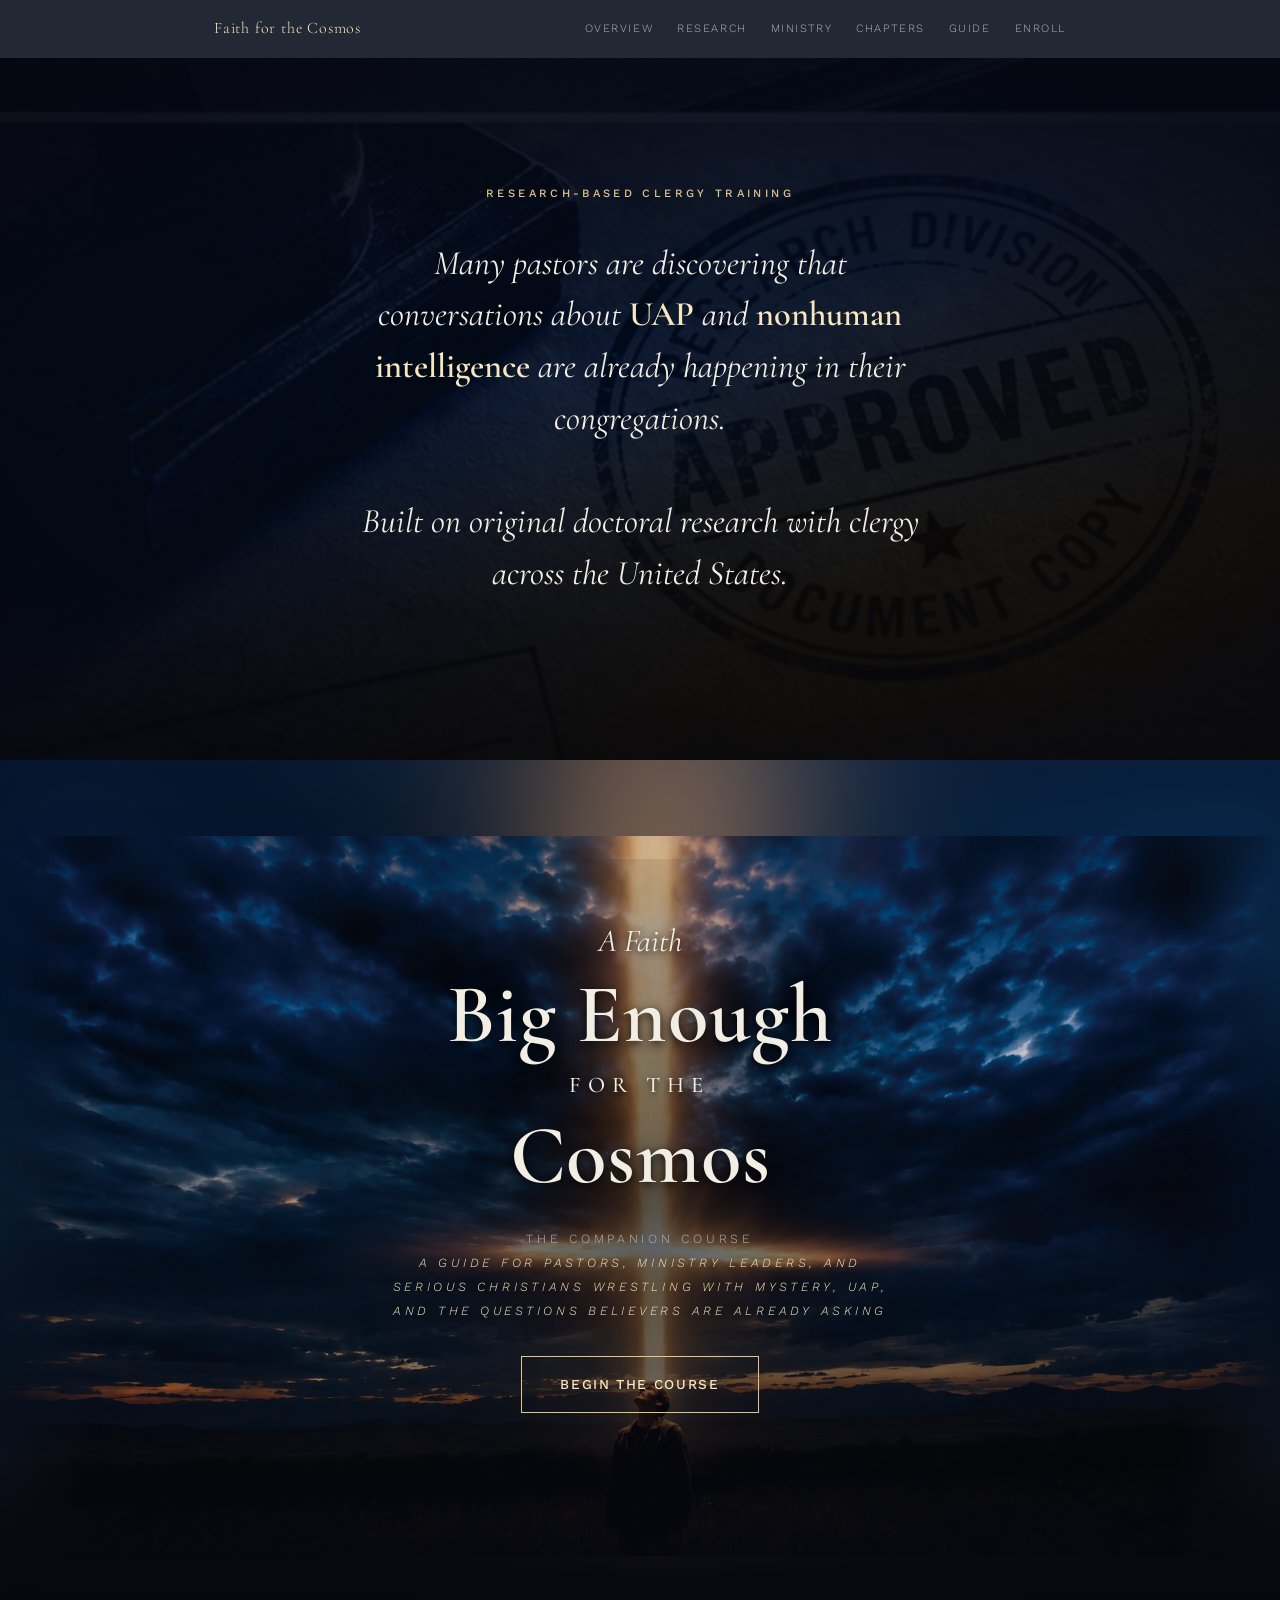
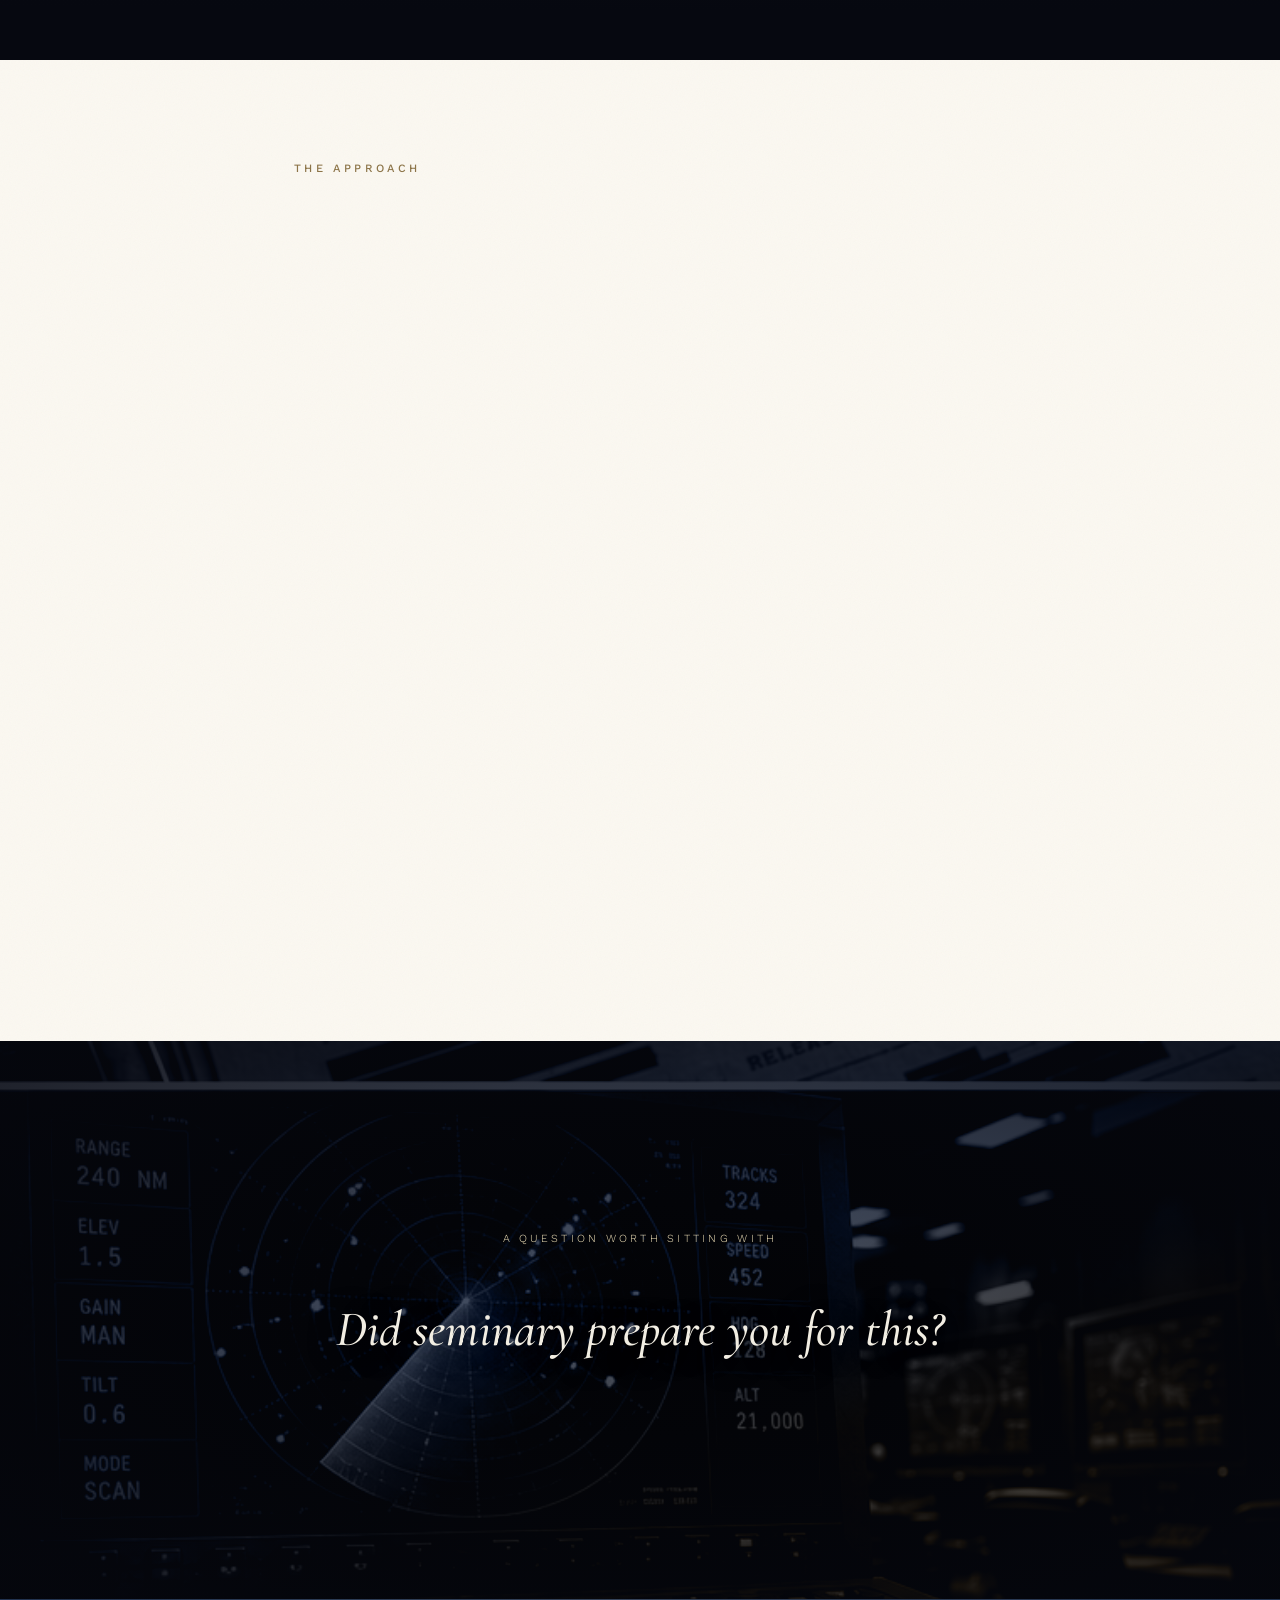
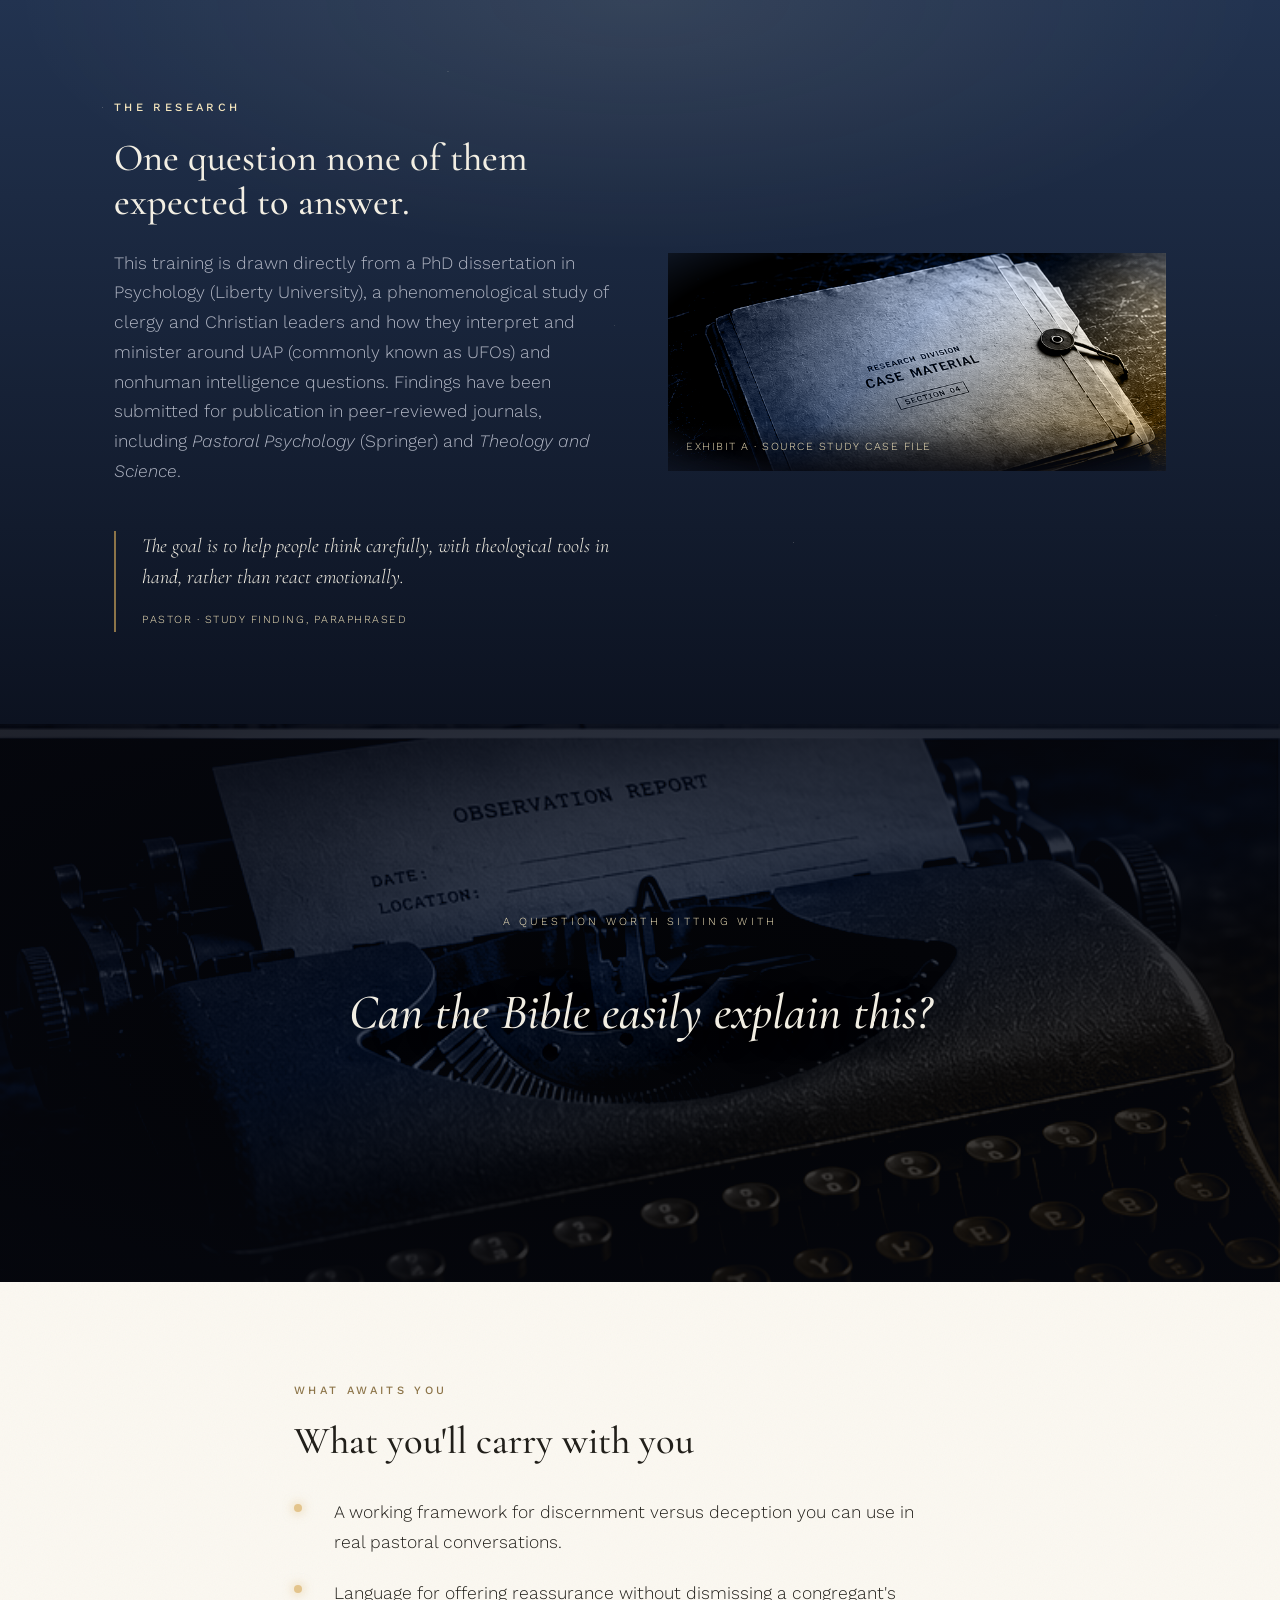
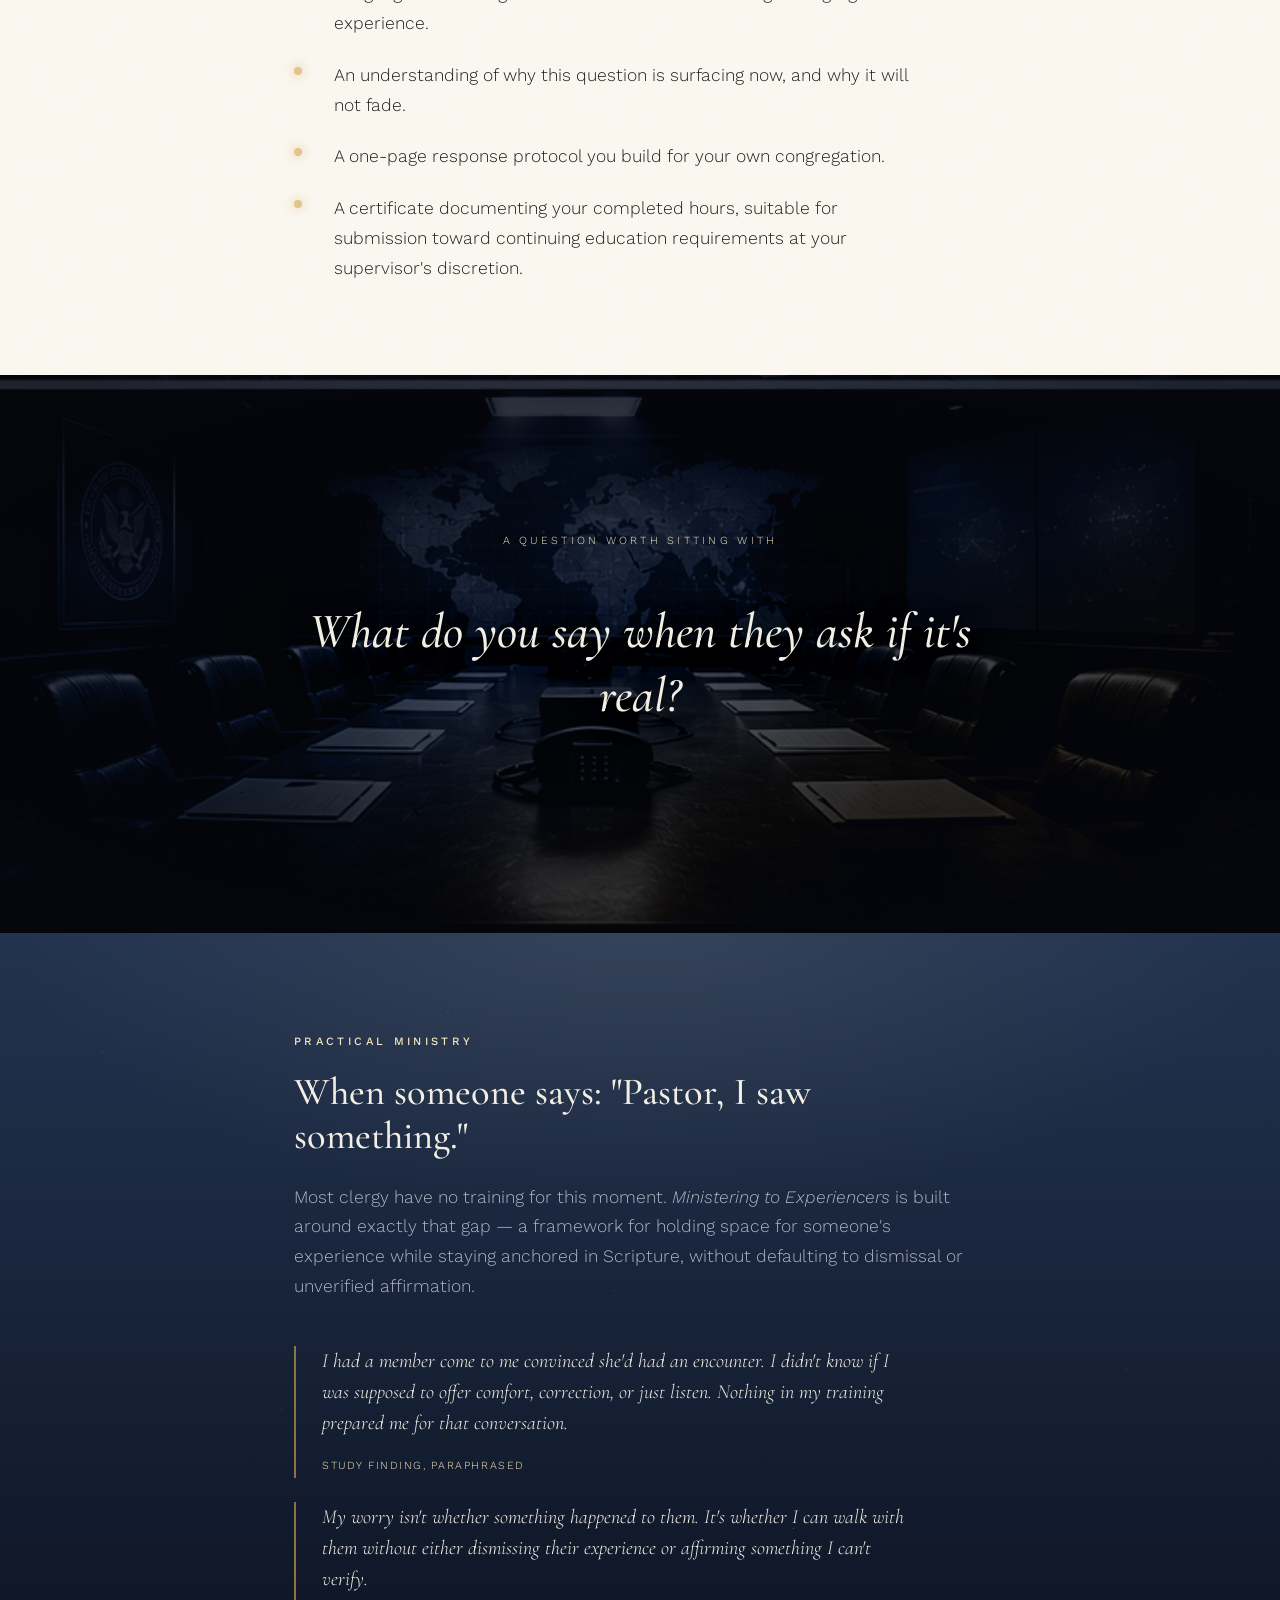
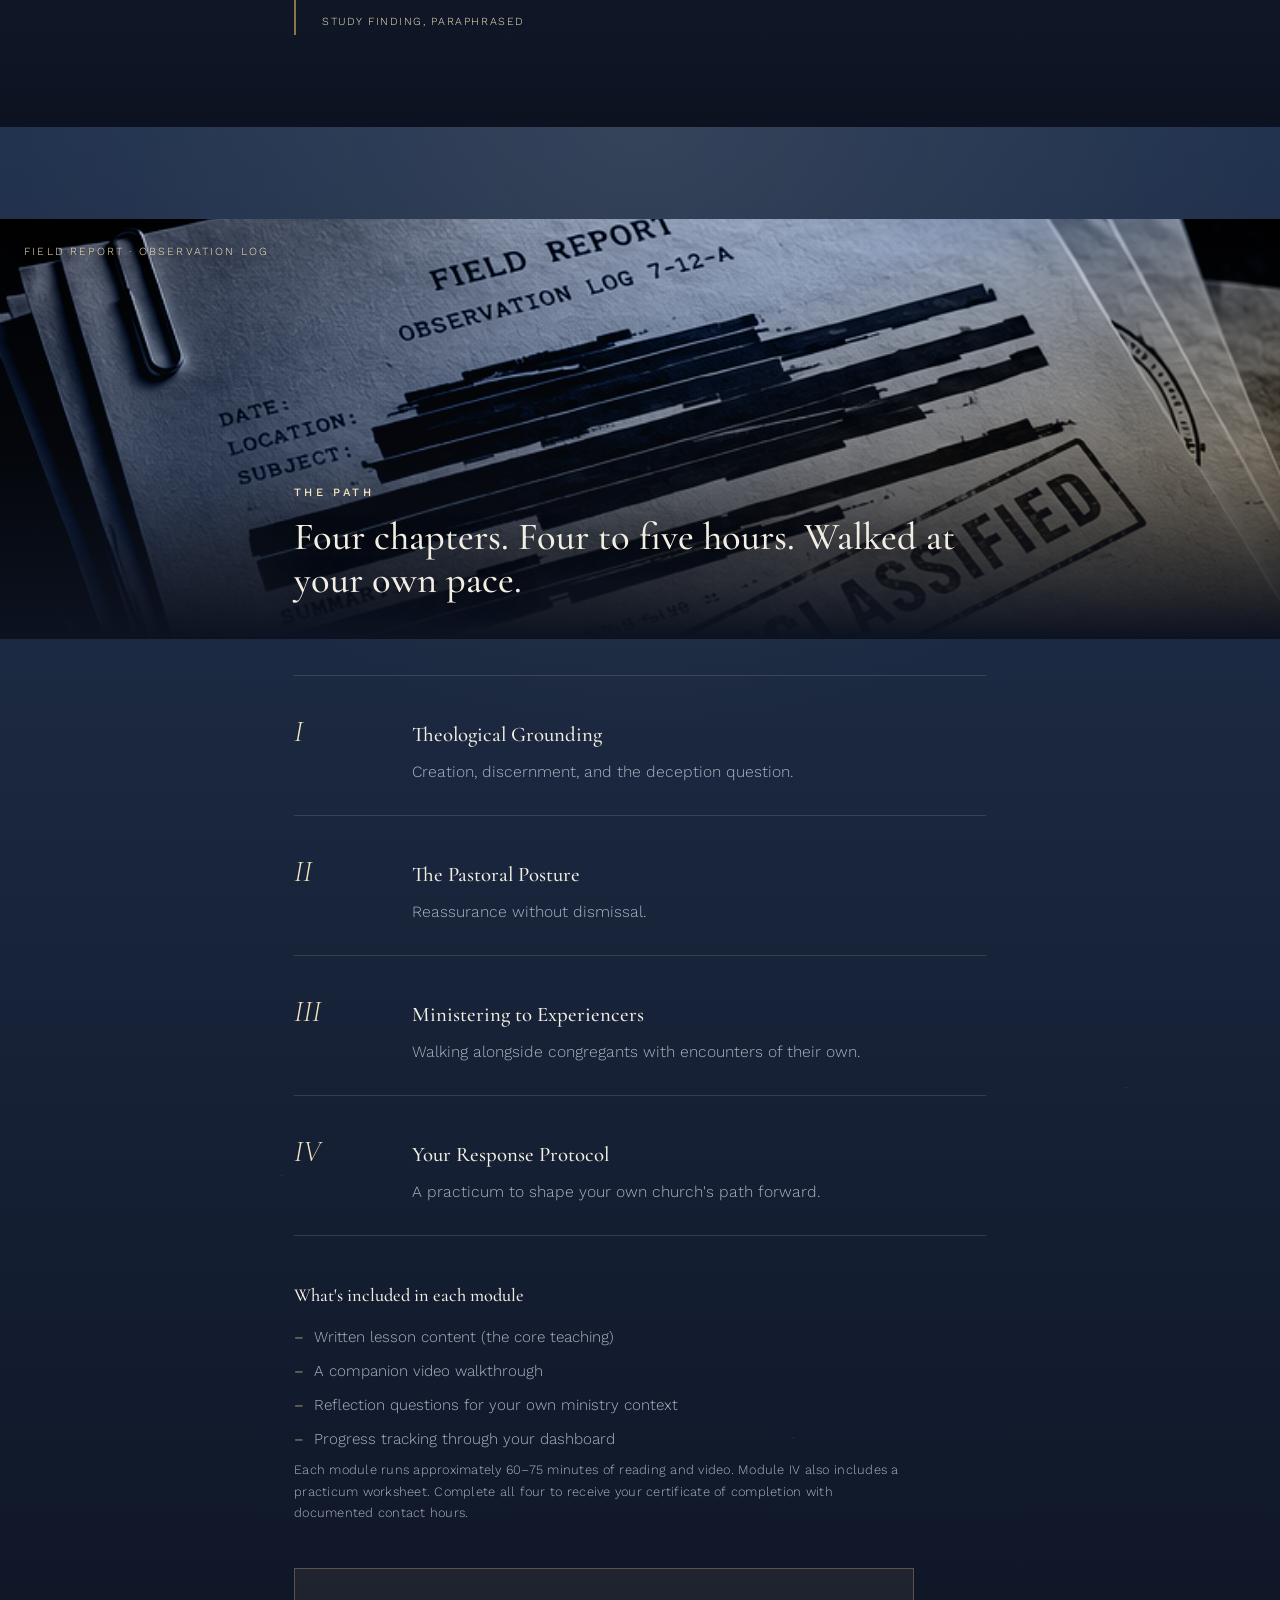
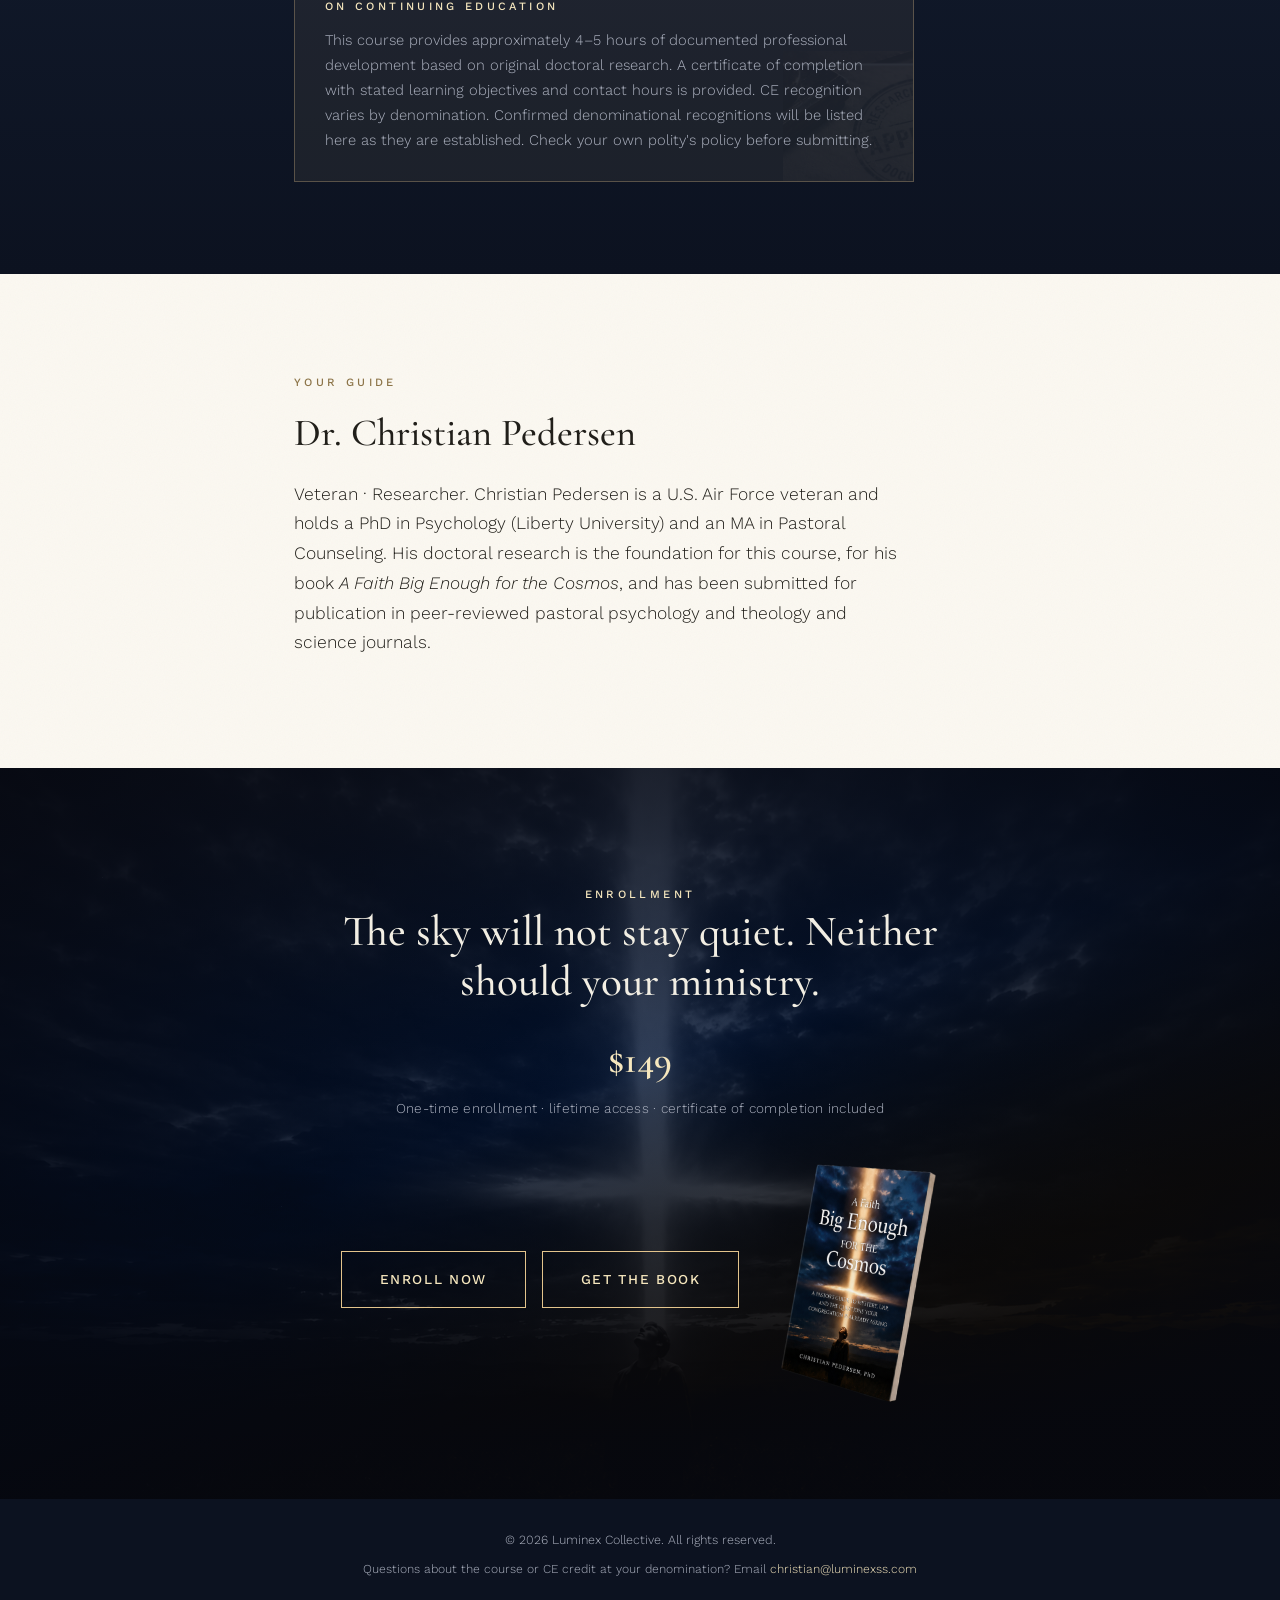
==== commit baf4250c: "Add files via upload" ====
--- a/index.html
+++ b/index.html
@@ -4,7 +4,7 @@
 <meta charset="UTF-8">
 <meta name="viewport" content="width=device-width, initial-scale=1.0">
 <title>Faith for the Cosmos | Clergy Training Course</title>
-<meta name="description" content="A research-based training for pastors navigating congregant questions about UAP and nonhuman intelligence, built on original doctoral research with Protestant clergy.">
+<meta name="description" content="A research-based training for pastors navigating congregant questions about UAP and nonhuman intelligence, built on original doctoral research with clergy.">
 <link rel="preconnect" href="https://fonts.googleapis.com">
 <link rel="preconnect" href="https://fonts.gstatic.com" crossorigin>
 <link href="https://fonts.googleapis.com/css2?family=Cormorant+Garamond:ital,wght@0,400;0,500;0,600;1,400&family=Cormorant:wght@400;500;600&family=Work+Sans:wght@300;400;500;600&display=swap" rel="stylesheet">
@@ -792,7 +792,7 @@
 <div class="duotone"></div>
 <div class="wrap">
 <span class="eyebrow reveal">Research-Based Clergy Training</span>
-<p class="question reveal">Many pastors are discovering that conversations about <strong>UAP</strong> and <strong>nonhuman intelligence</strong> are already happening in their congregations.<br><br>Built on original doctoral research with Protestant clergy across the United States.</p>
+<p class="question reveal">Many pastors are discovering that conversations about <strong>UAP</strong> and <strong>nonhuman intelligence</strong> are already happening in their congregations.<br><br>Built on original doctoral research with clergy across the United States.</p>
 </div>
 </section>
 
@@ -809,7 +809,7 @@
 <span class="line-forthe">for the</span>
 <span class="line-cosmos">Cosmos</span>
 </h1>
-<p class="sub-kicker reveal">The Companion Course<br><em style="font-style: italic; color: var(--glow-core);">A Guide for Pastors, Ministry Leaders, and Serious Christians Facing Mystery, UAP, and the Questions Your Congregation Is Already Asking</em></p>
+<p class="sub-kicker reveal">The Companion Course<br><em style="font-style: italic; color: var(--glow-core);">A Guide for Pastors, Ministry Leaders, and Serious Christians Wrestling with Mystery, UAP, and the Questions Believers Are Already Asking</em></p>
 <a href="#enroll" class="btn reveal">Begin the Course</a>
 </div>
 </section>
@@ -846,10 +846,10 @@
 <div>
 <span class="eyebrow reveal">The Research</span>
 <h2 class="reveal">One question none of them expected to answer.</h2>
-<p class="reveal">This training is drawn directly from a PhD dissertation in Psychology (Liberty University), a phenomenological study of Protestant clergy and how they interpret and minister around UAP (commonly known as UFOs) and nonhuman intelligence questions. Findings have been submitted for publication in peer-reviewed journals, including <em>Pastoral Psychology</em> (Springer) and <em>Theology and Science</em>.</p>
+<p class="reveal">This training is drawn directly from a PhD dissertation in Psychology (Liberty University), a phenomenological study of clergy and Christian leaders and how they interpret and minister around UAP (commonly known as UFOs) and nonhuman intelligence questions. Findings have been submitted for publication in peer-reviewed journals, including <em>Pastoral Psychology</em> (Springer) and <em>Theology and Science</em>.</p>
 <blockquote class="pquote reveal">
 <p>The goal is to help people think carefully, with theological tools in hand, rather than react emotionally.</p>
-<cite>Protestant Pastor &middot; Study Finding, paraphrased</cite>
+<cite>Pastor &middot; Study Finding, paraphrased</cite>
 </blockquote>
 </div>
 <div class="exhibit-card reveal">
@@ -900,9 +900,11 @@
 <p class="reveal">Most clergy have no training for this moment. <em>Ministering to Experiencers</em> is built around exactly that gap &mdash; a framework for holding space for someone's experience while staying anchored in Scripture, without defaulting to dismissal or unverified affirmation.</p>
 <blockquote class="pquote reveal">
 <p>I had a member come to me convinced she'd had an encounter. I didn't know if I was supposed to offer comfort, correction, or just listen. Nothing in my training prepared me for that conversation.</p>
+<cite>Study Finding, paraphrased</cite>
 </blockquote>
 <blockquote class="pquote reveal" style="margin-top: 24px;">
 <p>My worry isn't whether something happened to them. It's whether I can walk with them without either dismissing their experience or affirming something I can't verify.</p>
+<cite>Study Finding, paraphrased</cite>
 </blockquote>
 </div>
 </section>
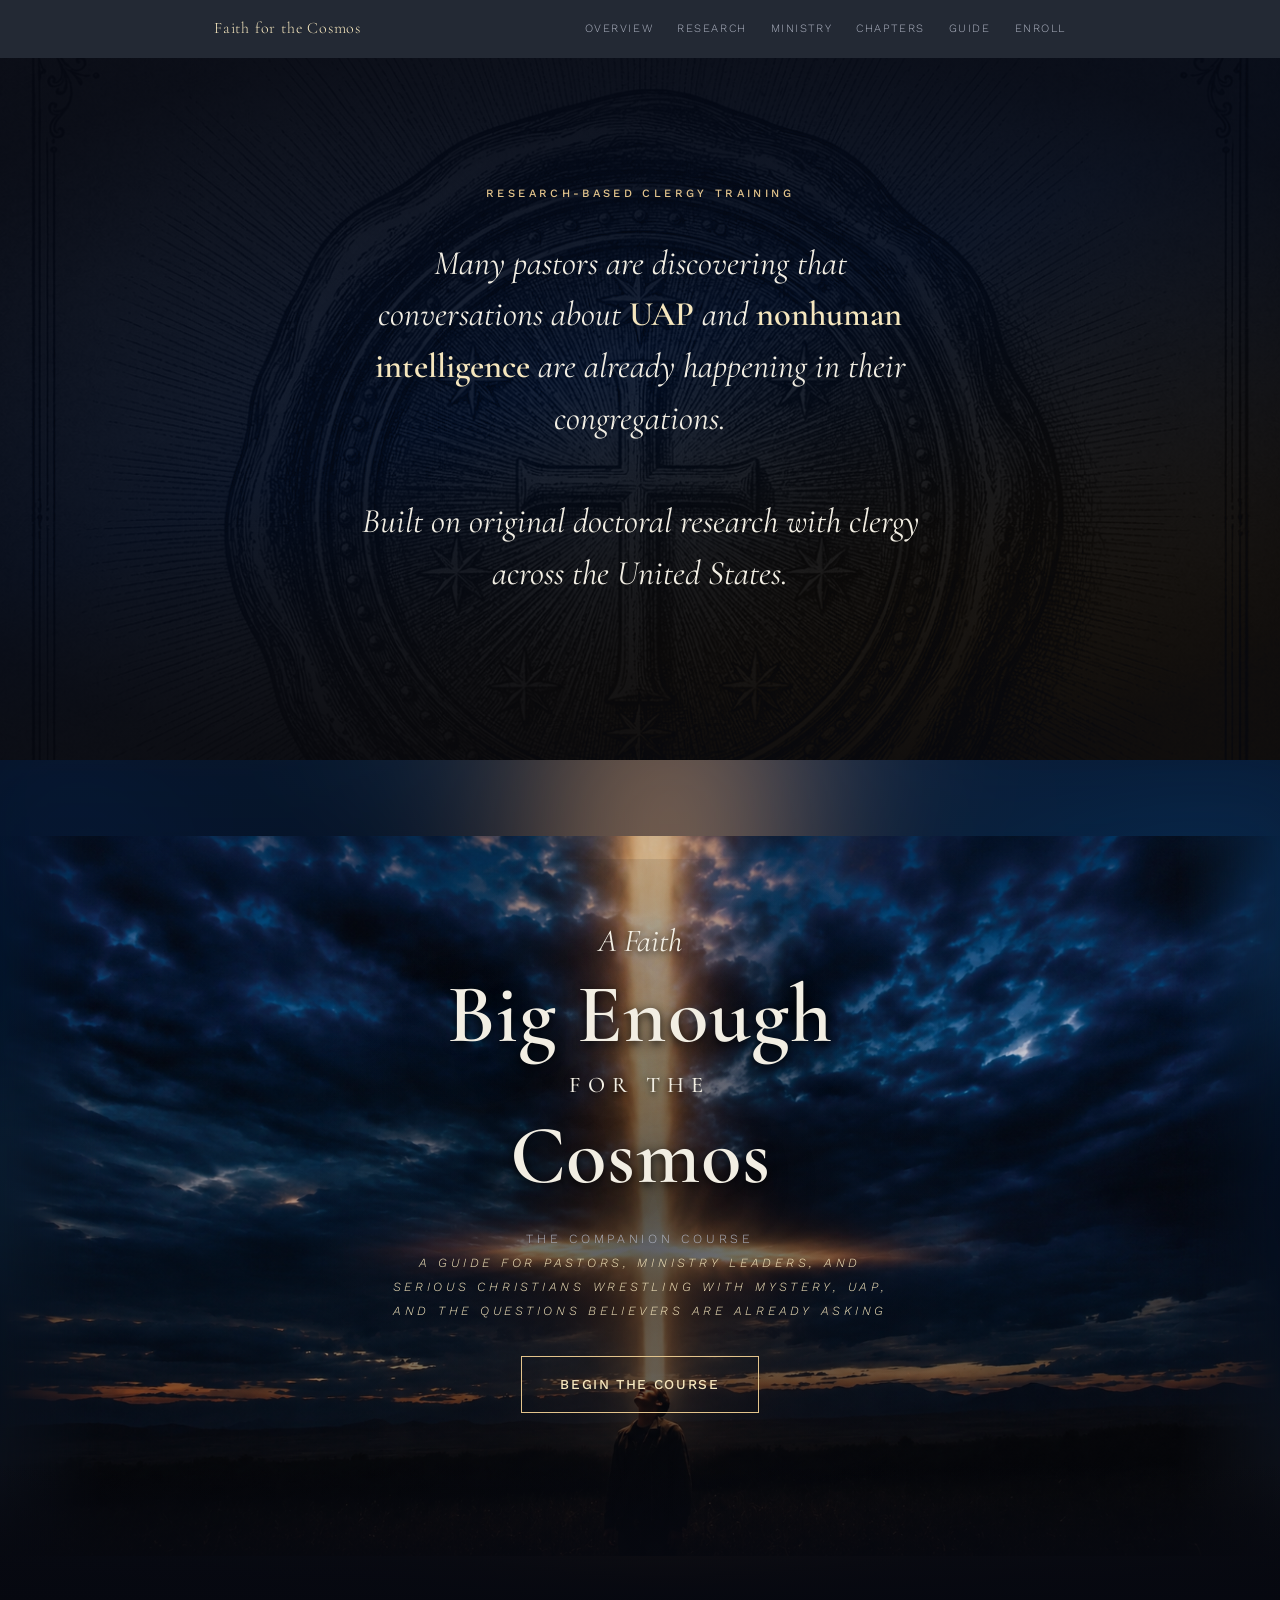
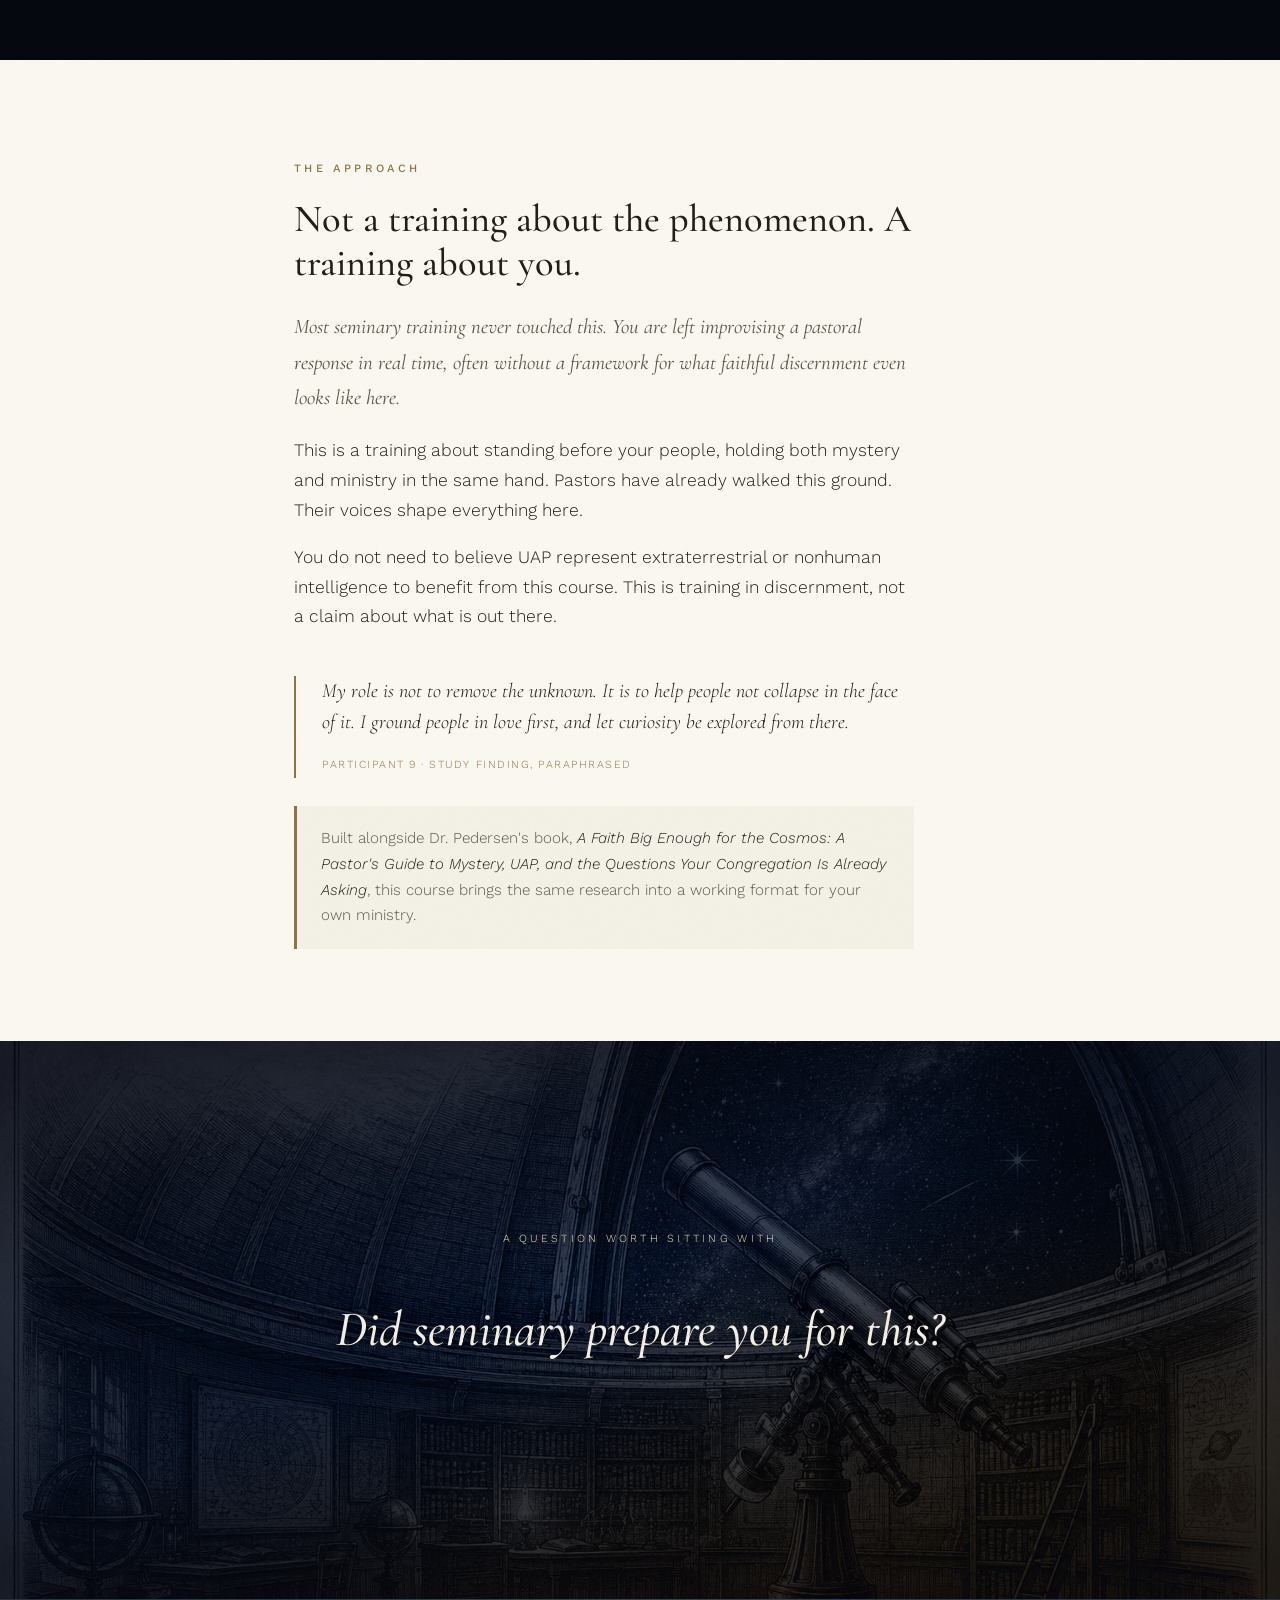
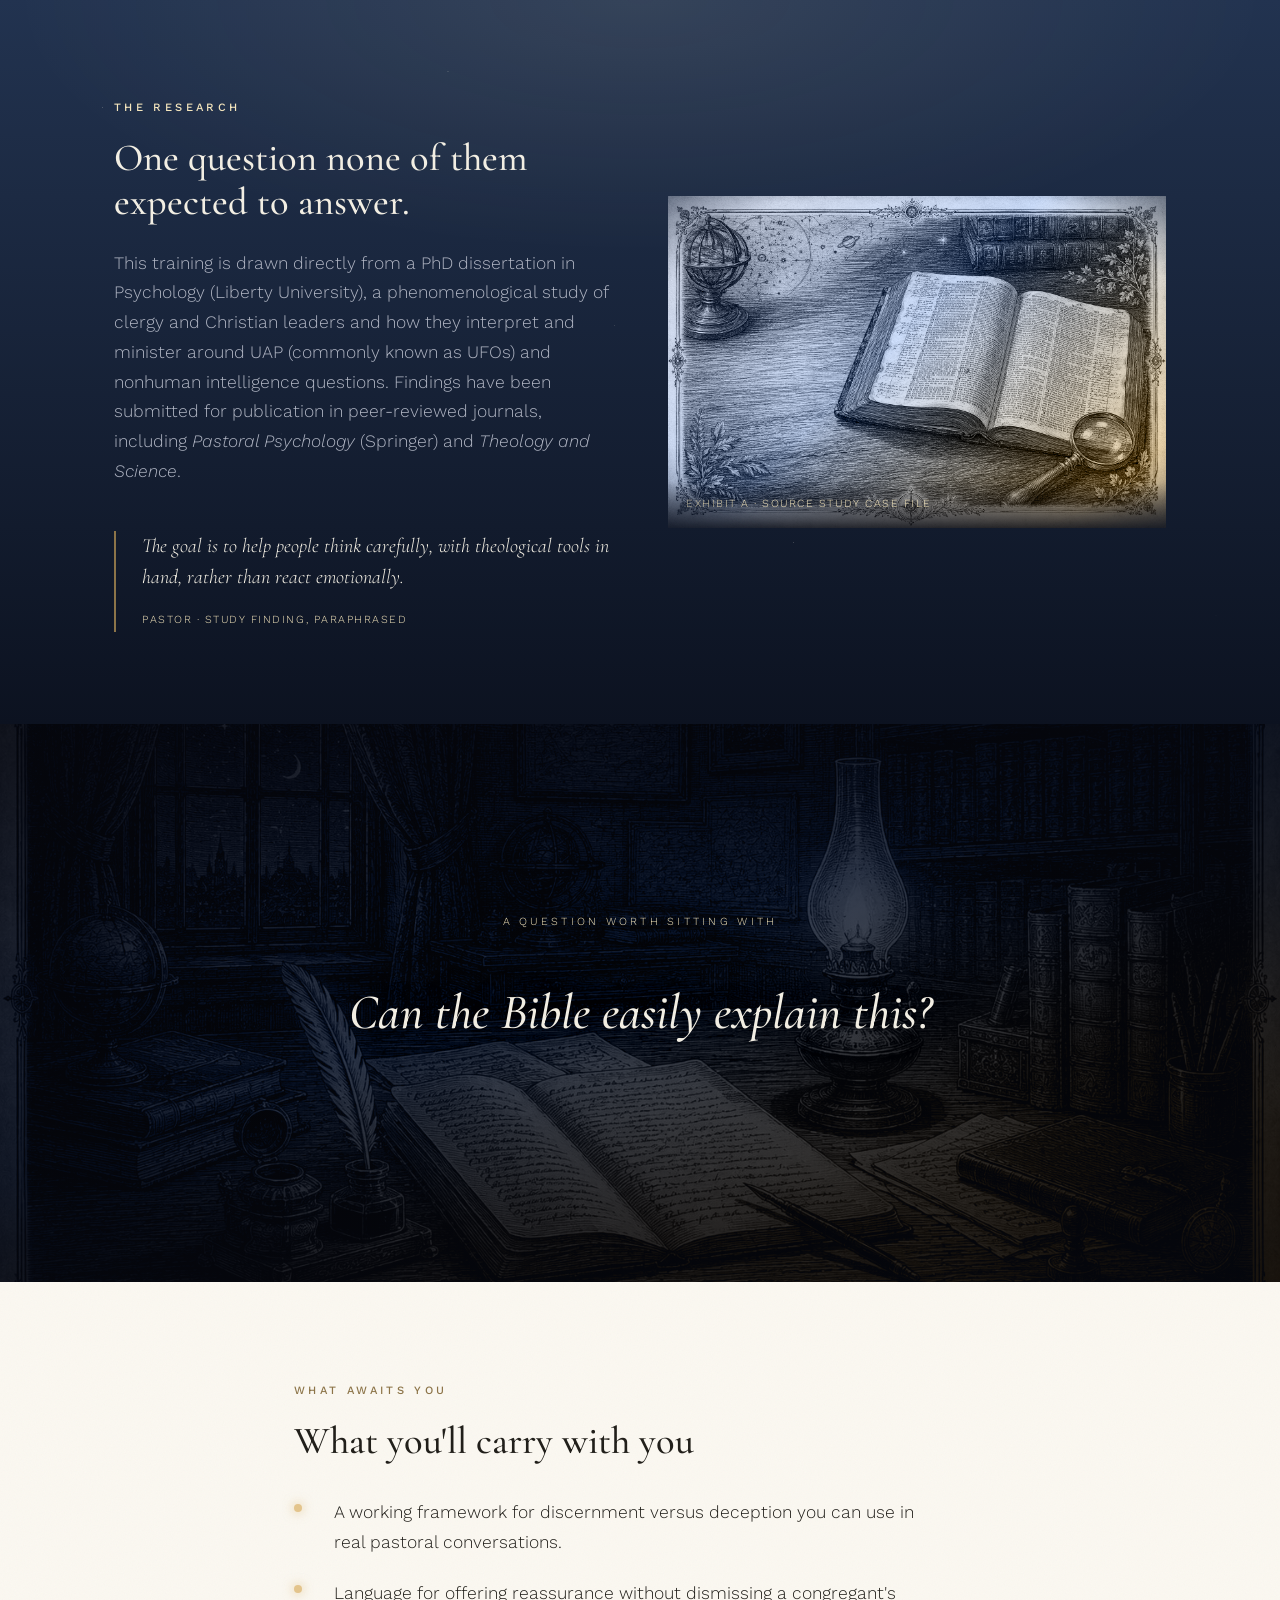
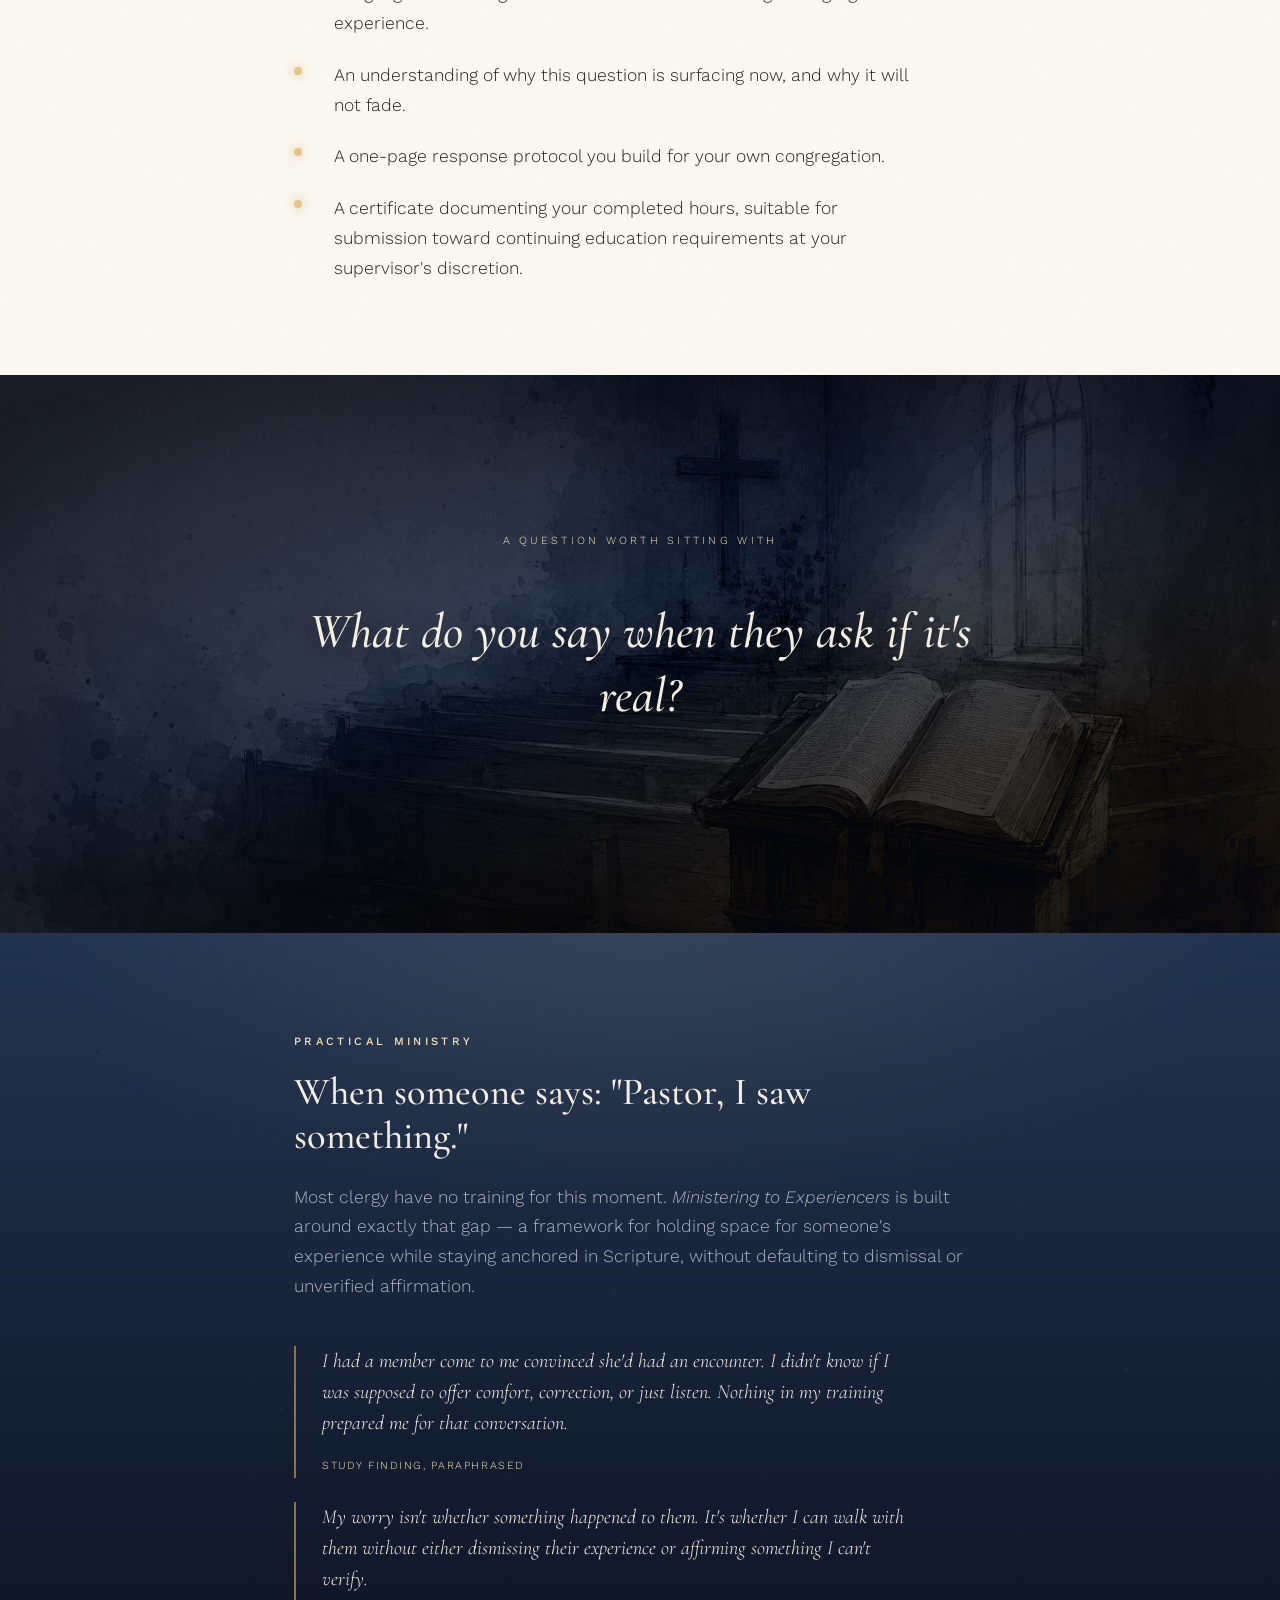
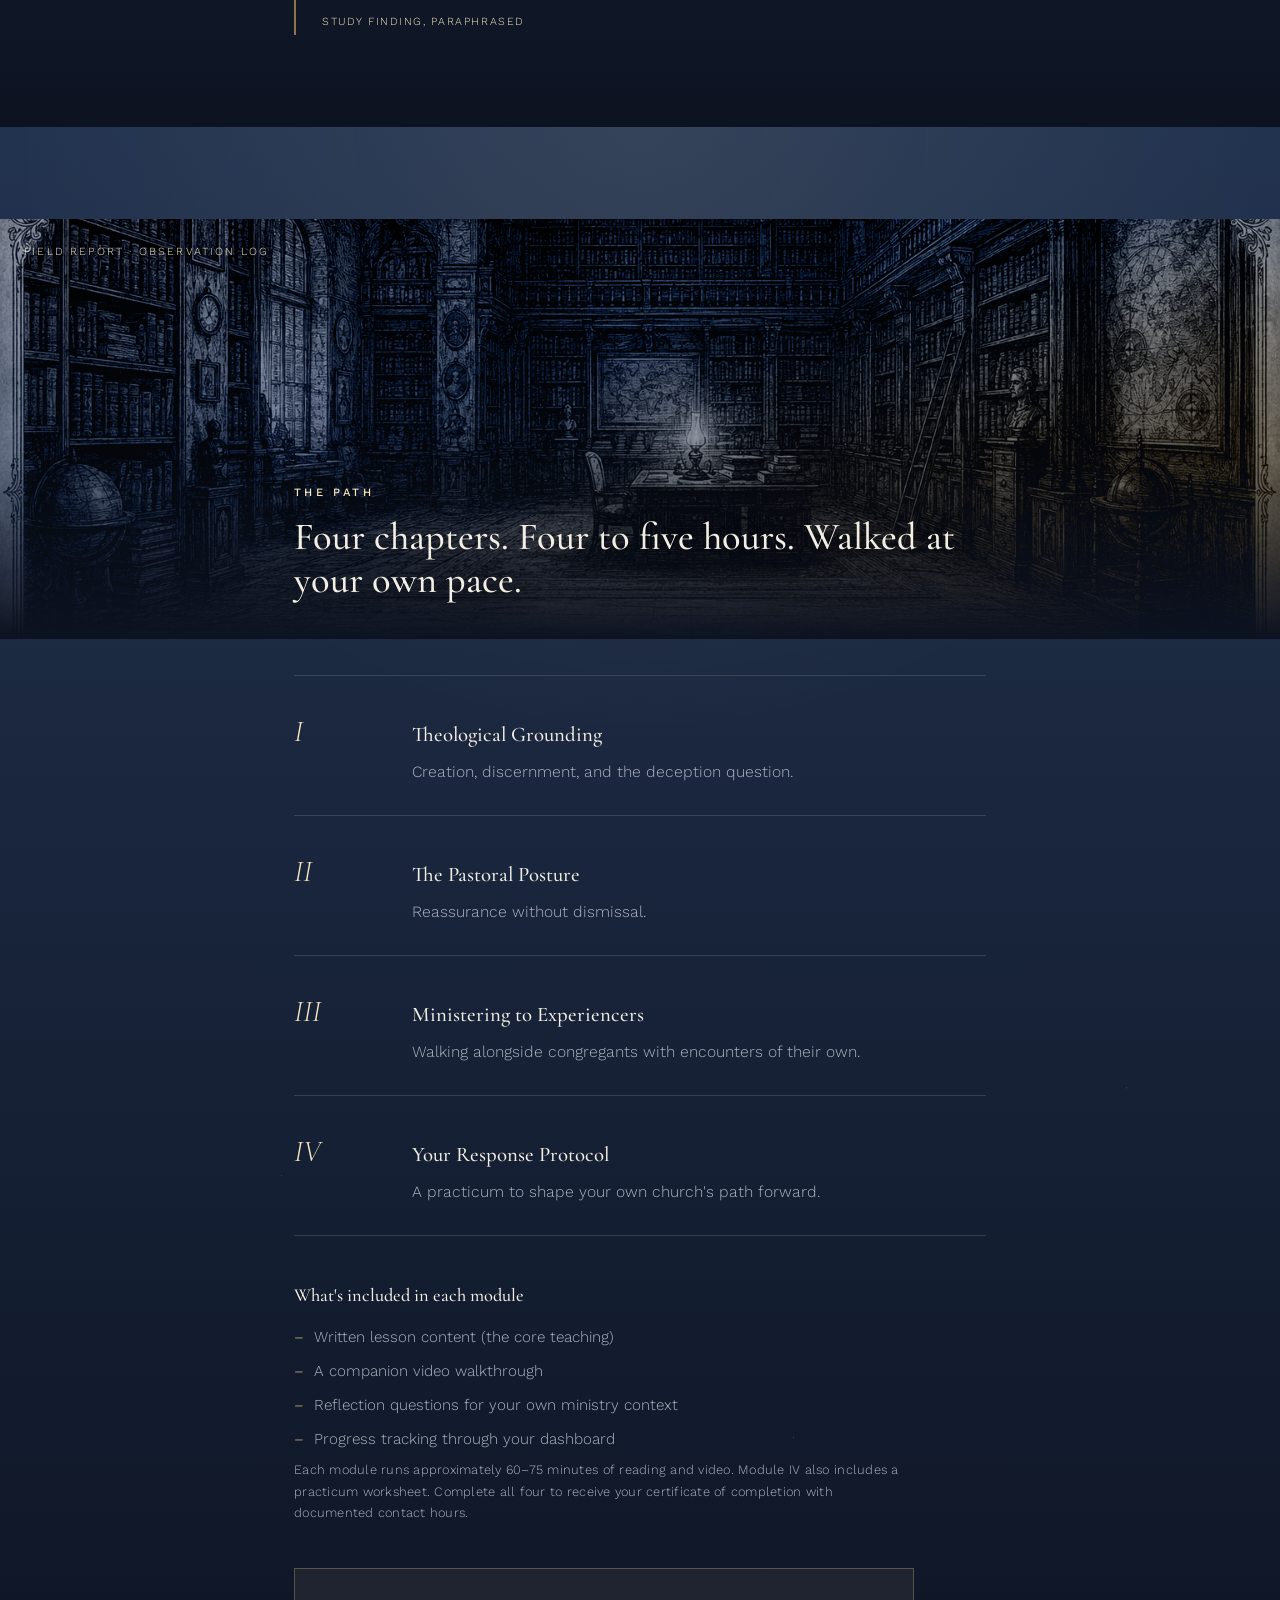
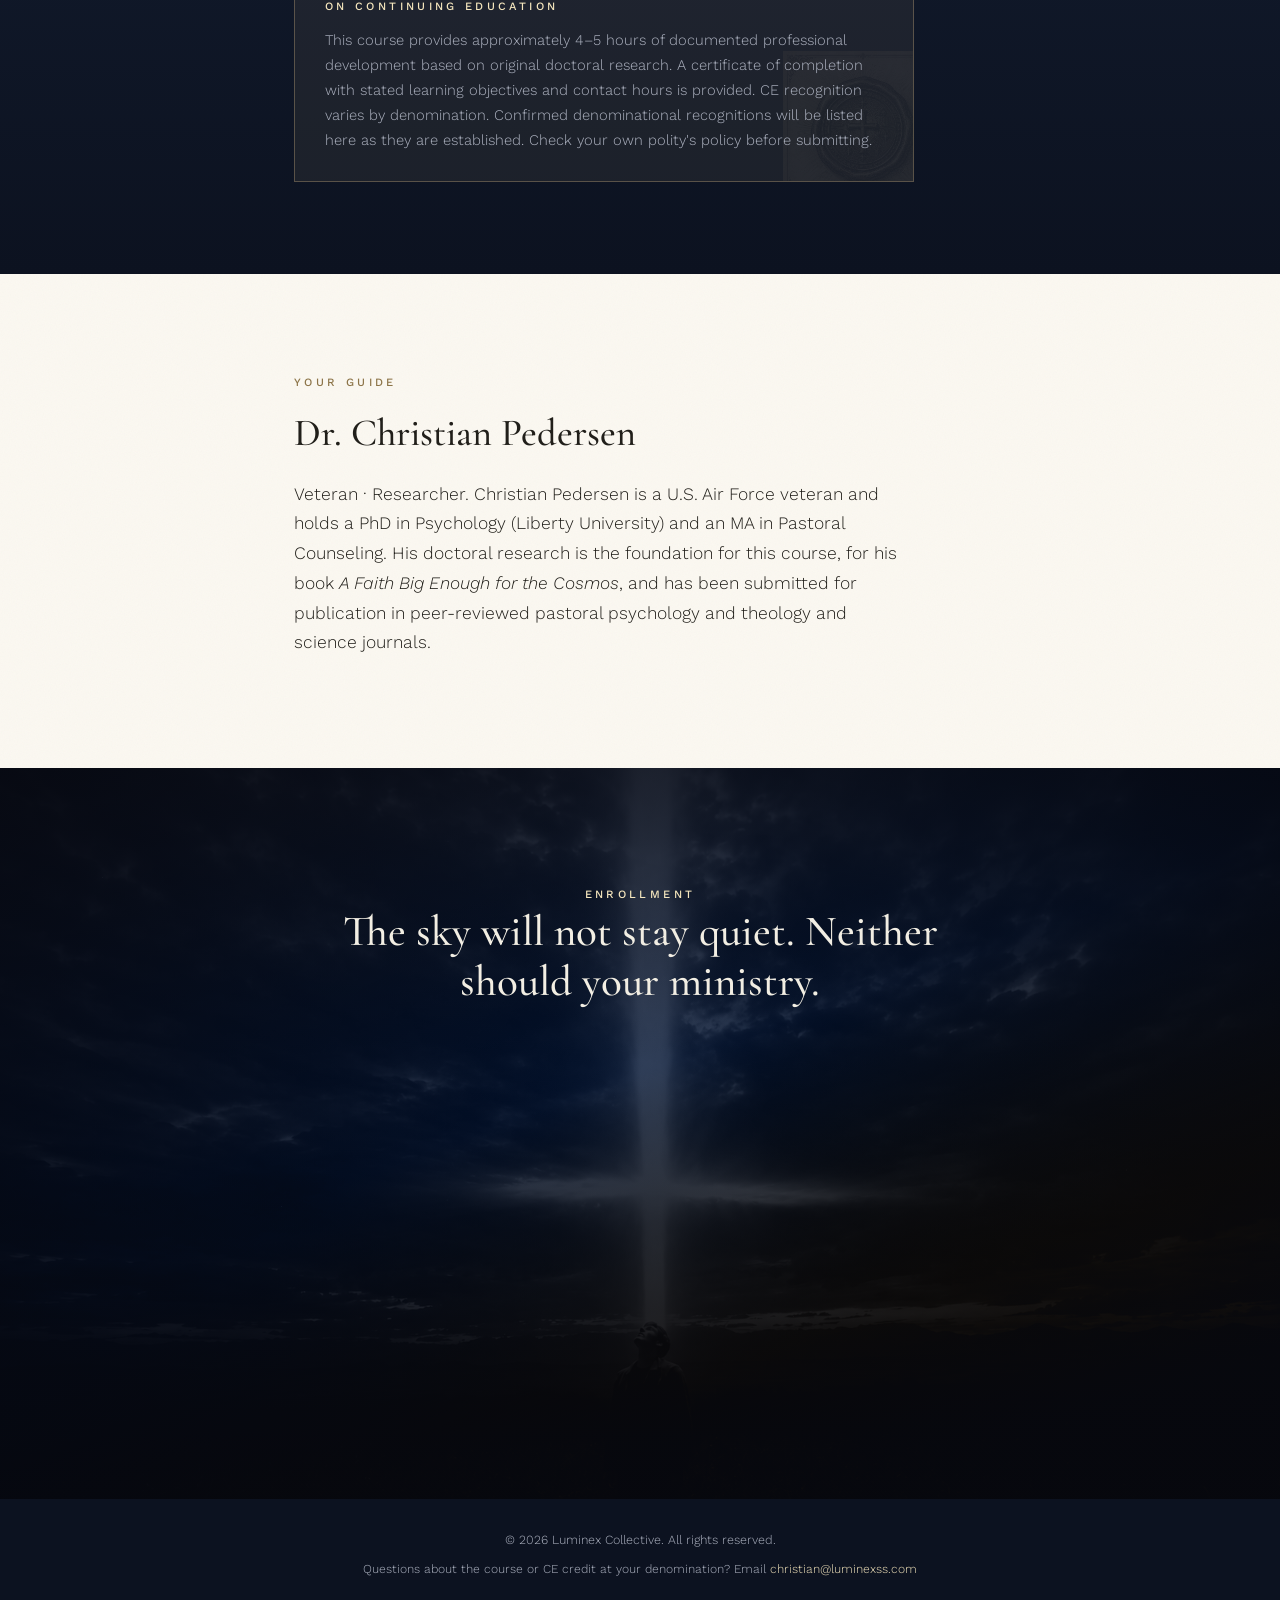
==== commit 993a69f6: "Rename index (27).html to index.html" ====
--- a/index.html
+++ b/index.html
@@ -495,7 +495,7 @@
 bottom: -30px;
 width: 160px;
 height: 160px;
-background-image: url('assets/03-official-stamp.png');
+background-image: url('assets/03-official-stamp.jpg');
 background-size: cover;
 background-position: center;
 opacity: 0.06;
@@ -788,7 +788,7 @@
 </nav>
 
 <section class="opening" id="overview">
-<img src="assets/03-official-stamp.png" alt="">
+<img src="assets/03-official-stamp.jpg" alt="">
 <div class="duotone"></div>
 <div class="wrap">
 <span class="eyebrow reveal">Research-Based Clergy Training</span>
@@ -832,7 +832,7 @@
 </section>
 
 <section class="interlude">
-<img src="assets/04-radar-display.png" alt="">
+<img src="assets/04-radar-display.jpg" alt="">
 <div class="duotone"></div>
 <div class="wrap">
 <span class="q-eyebrow reveal">A Question Worth Sitting With</span>
@@ -853,7 +853,7 @@
 </blockquote>
 </div>
 <div class="exhibit-card reveal">
-<img class="exhibit-img" src="assets/01-case-file.png" alt="Research division case file">
+<img class="exhibit-img" src="assets/01-case-file.jpg" alt="Research division case file">
 <div class="duotone"></div>
 <div class="exhibit-caption">Exhibit A &middot; Source Study Case File</div>
 </div>
@@ -862,7 +862,7 @@
 </section>
 
 <section class="interlude">
-<img src="assets/05-typewriter.png" alt="">
+<img src="assets/05-typewriter.jpg" alt="">
 <div class="duotone"></div>
 <div class="wrap">
 <span class="q-eyebrow reveal">A Question Worth Sitting With</span>
@@ -885,7 +885,7 @@
 </section>
 
 <section class="interlude">
-<img src="assets/06-briefing-room.png" alt="">
+<img src="assets/06-briefing-room.jpg" alt="">
 <div class="duotone"></div>
 <div class="wrap">
 <span class="q-eyebrow reveal">A Question Worth Sitting With</span>
@@ -912,7 +912,7 @@
 <section class="dusk section" id="chapters">
 <div class="wrap">
 <div class="chapter-banner reveal">
-<img src="assets/02-redacted-documents.png" alt="">
+<img src="assets/02-redacted-documents.jpg" alt="">
 <div class="duotone"></div>
 <span class="banner-tag">Field Report &middot; Observation Log</span>
 <div class="banner-heading">
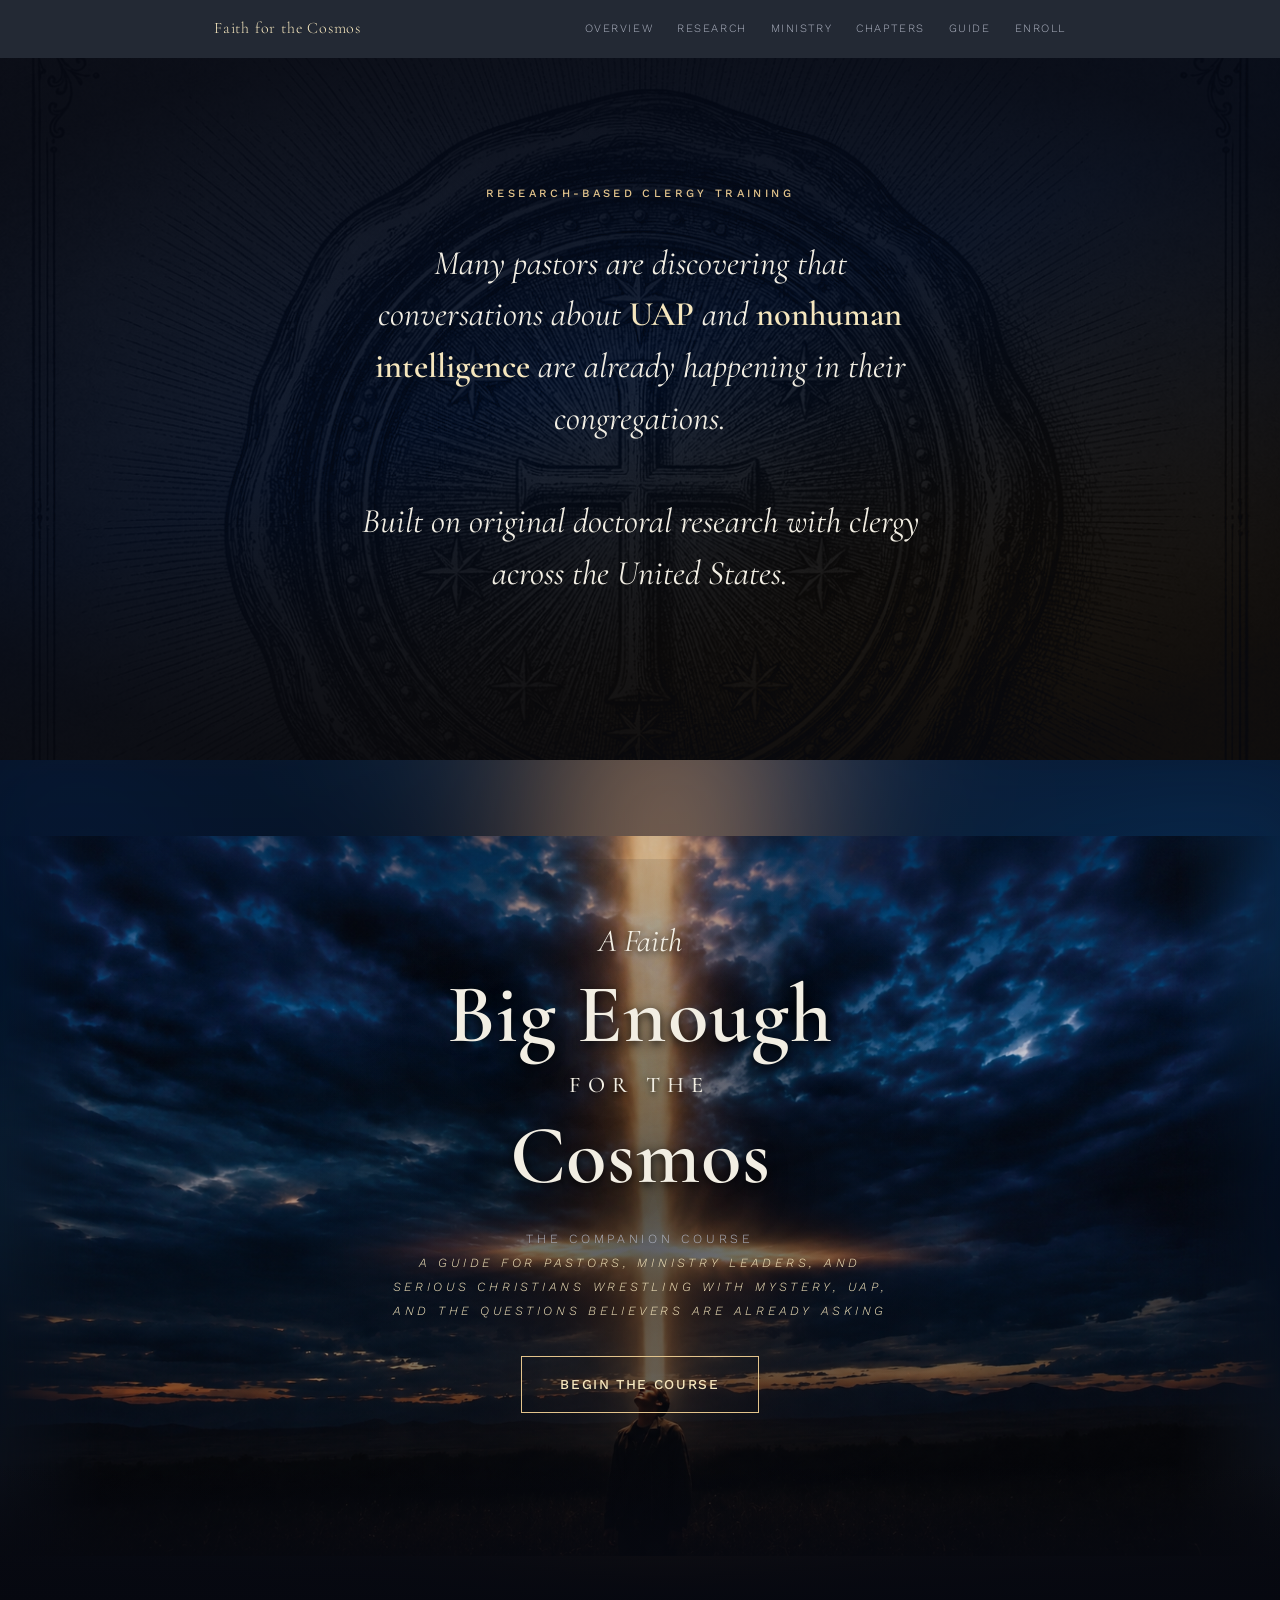
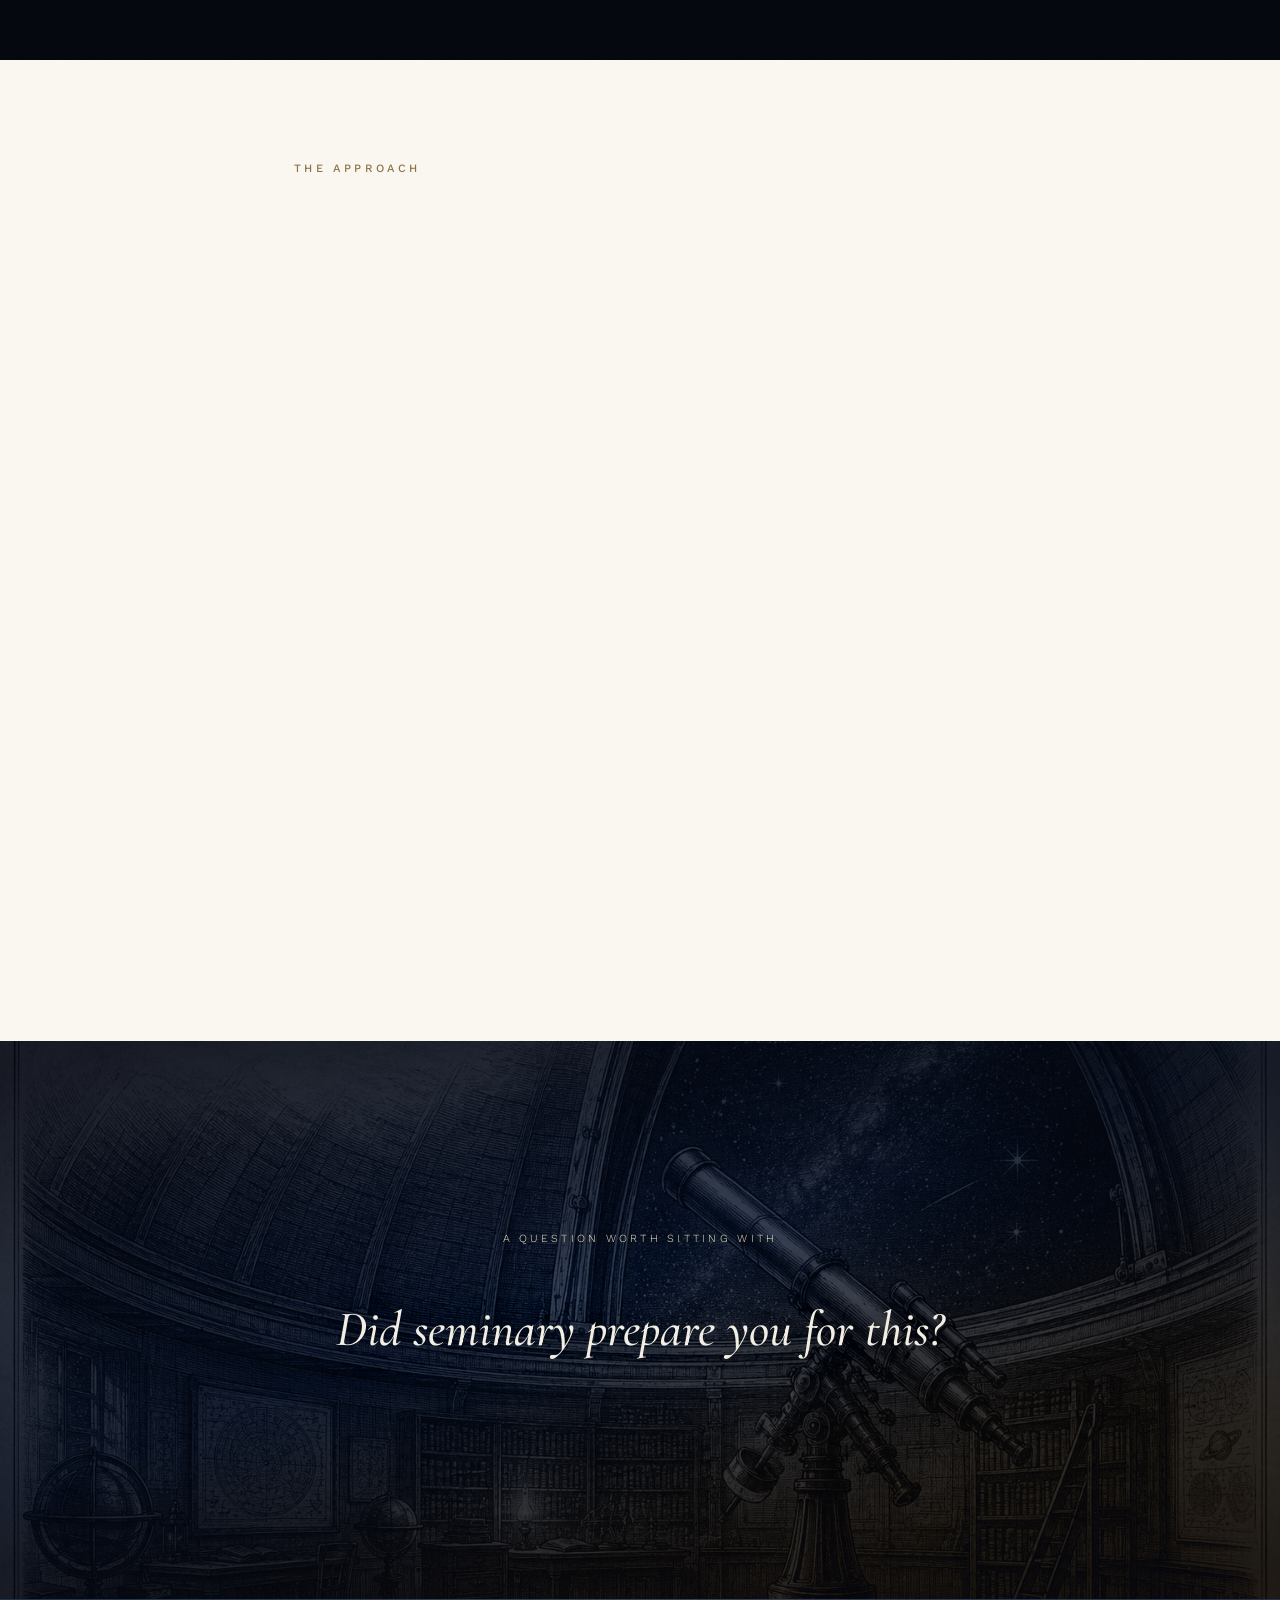
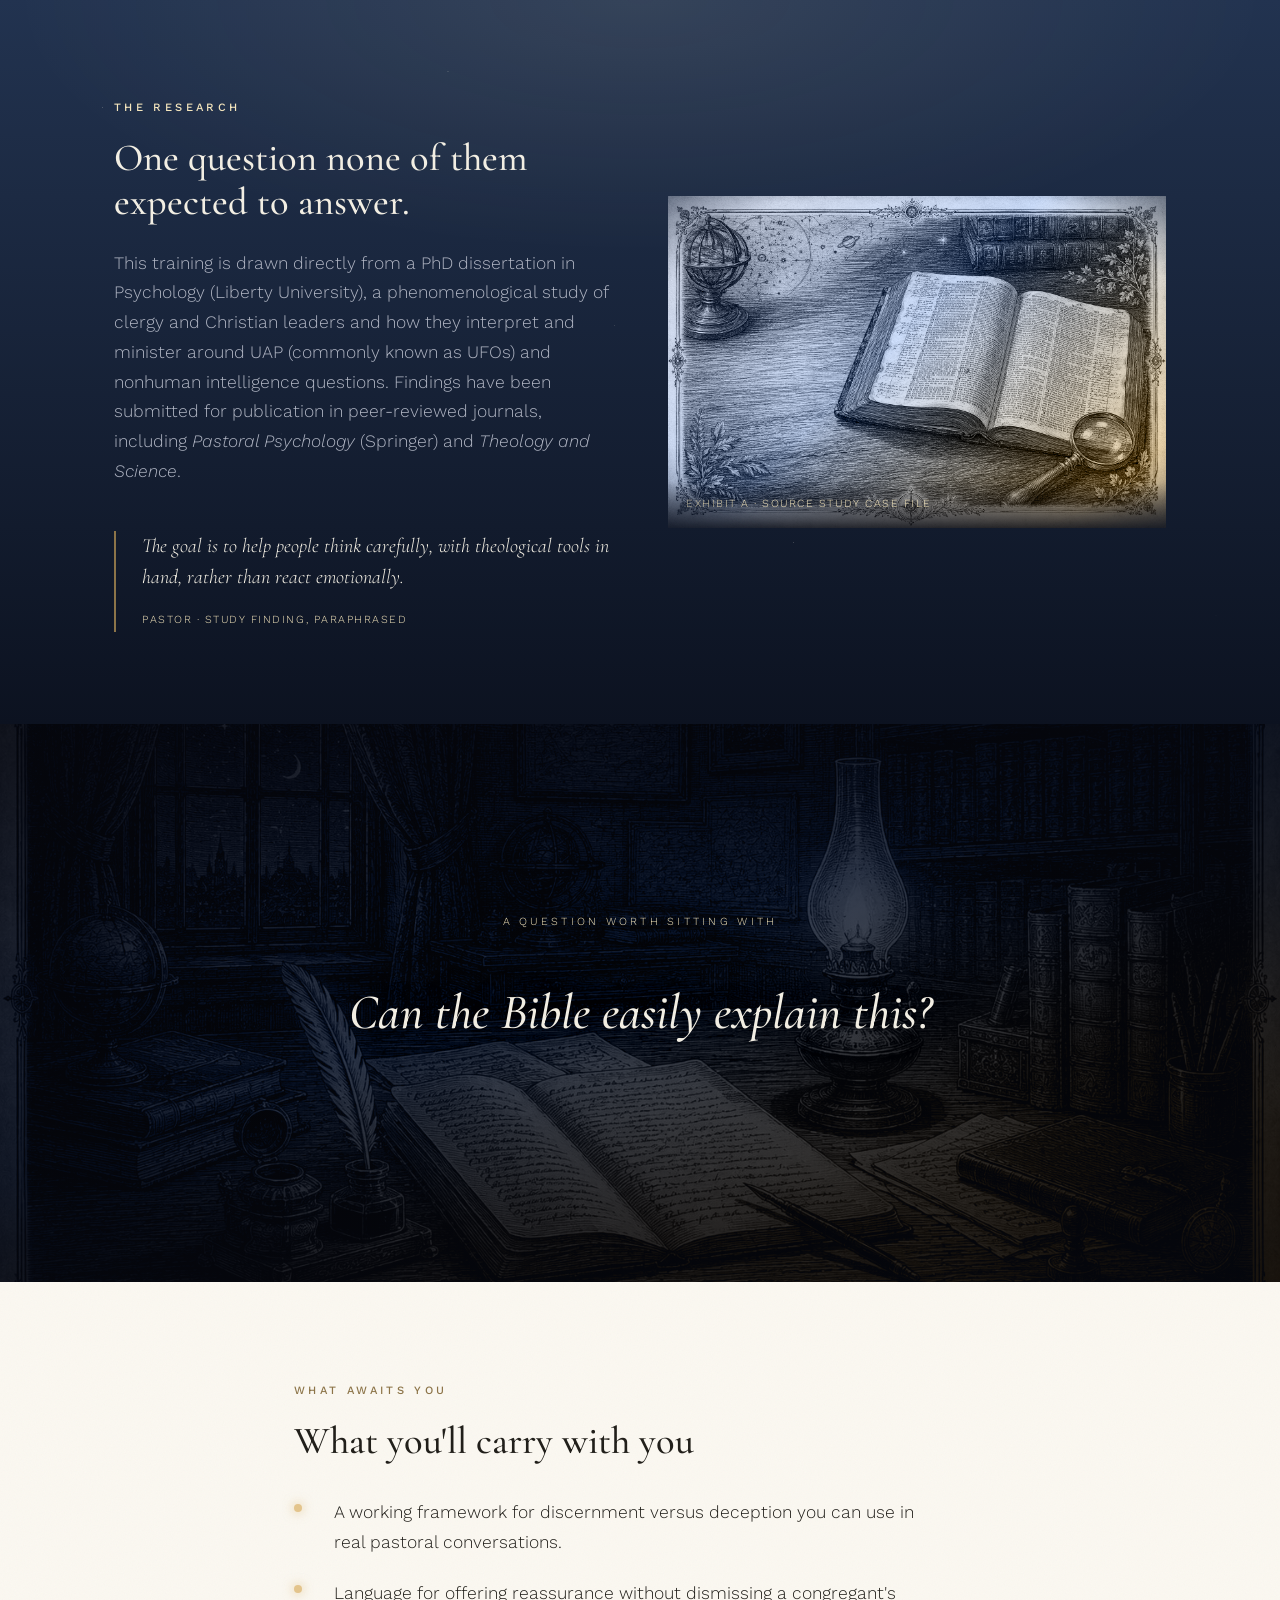
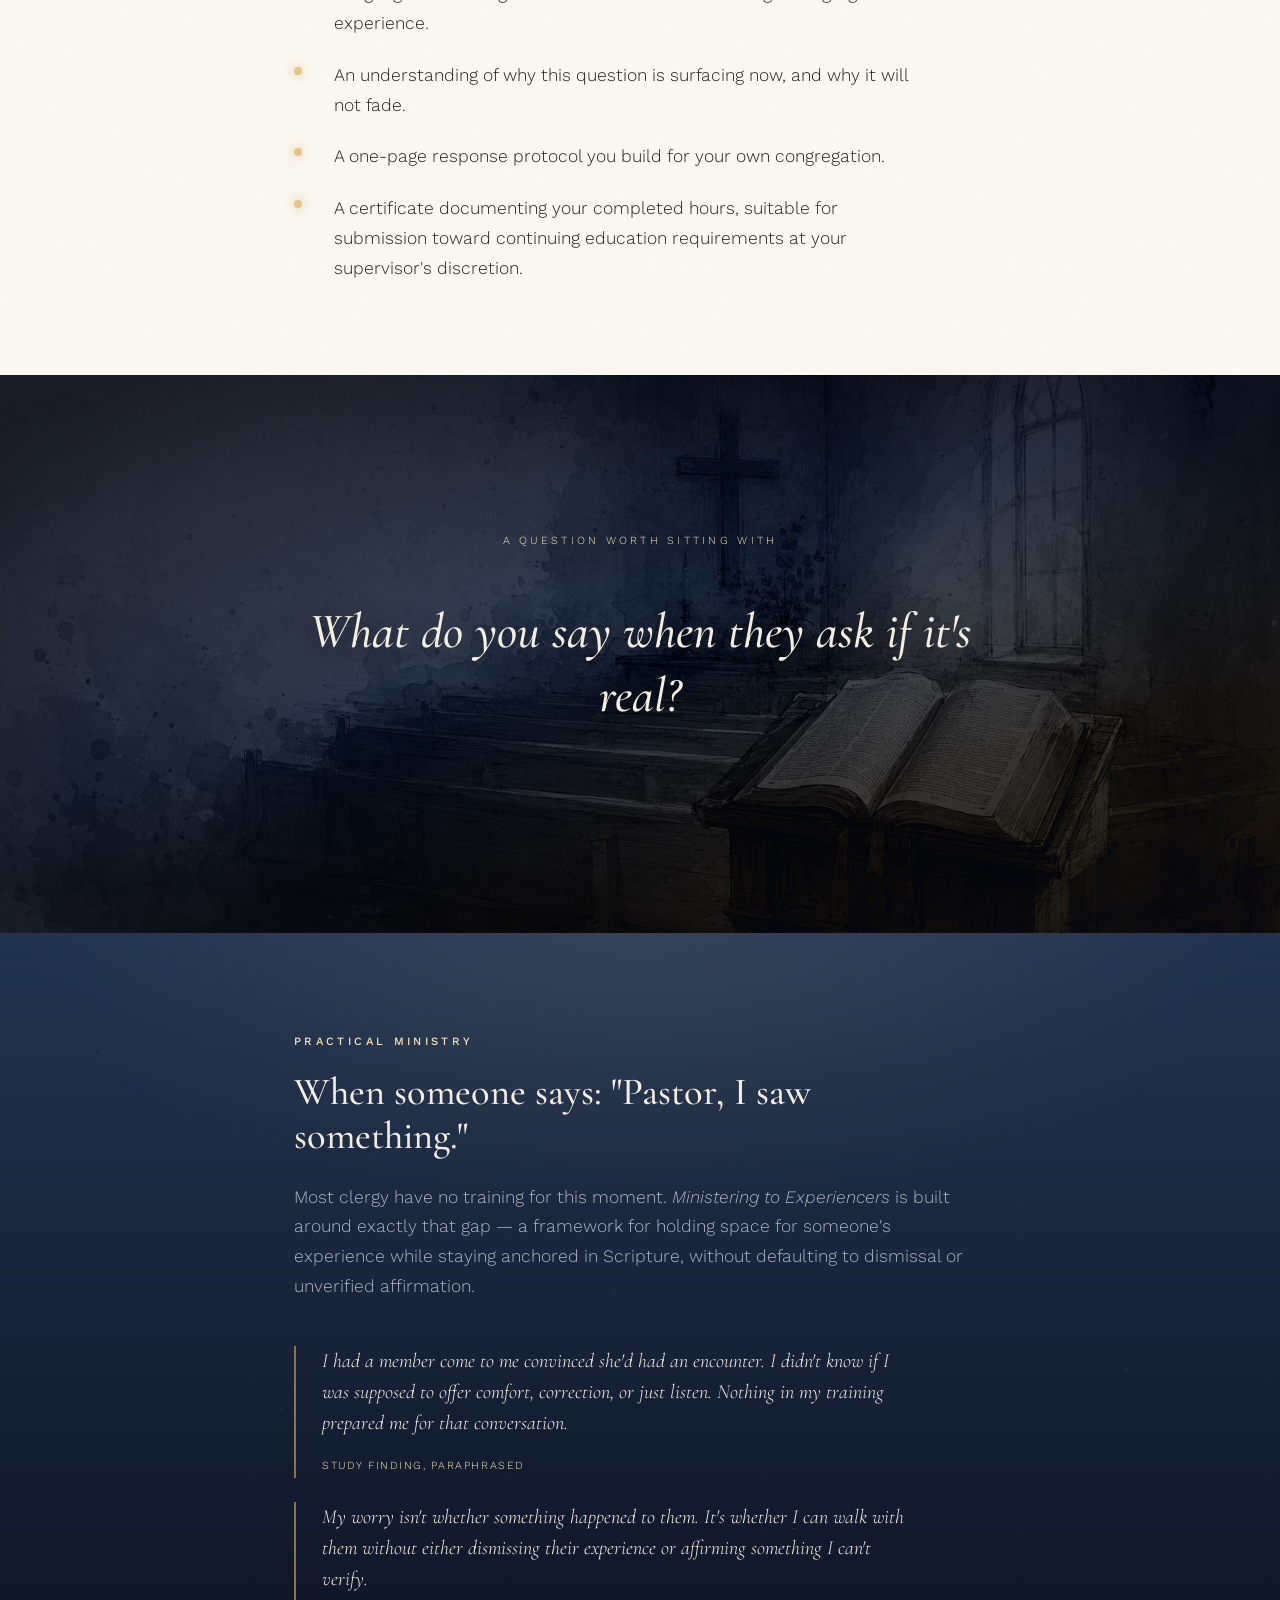
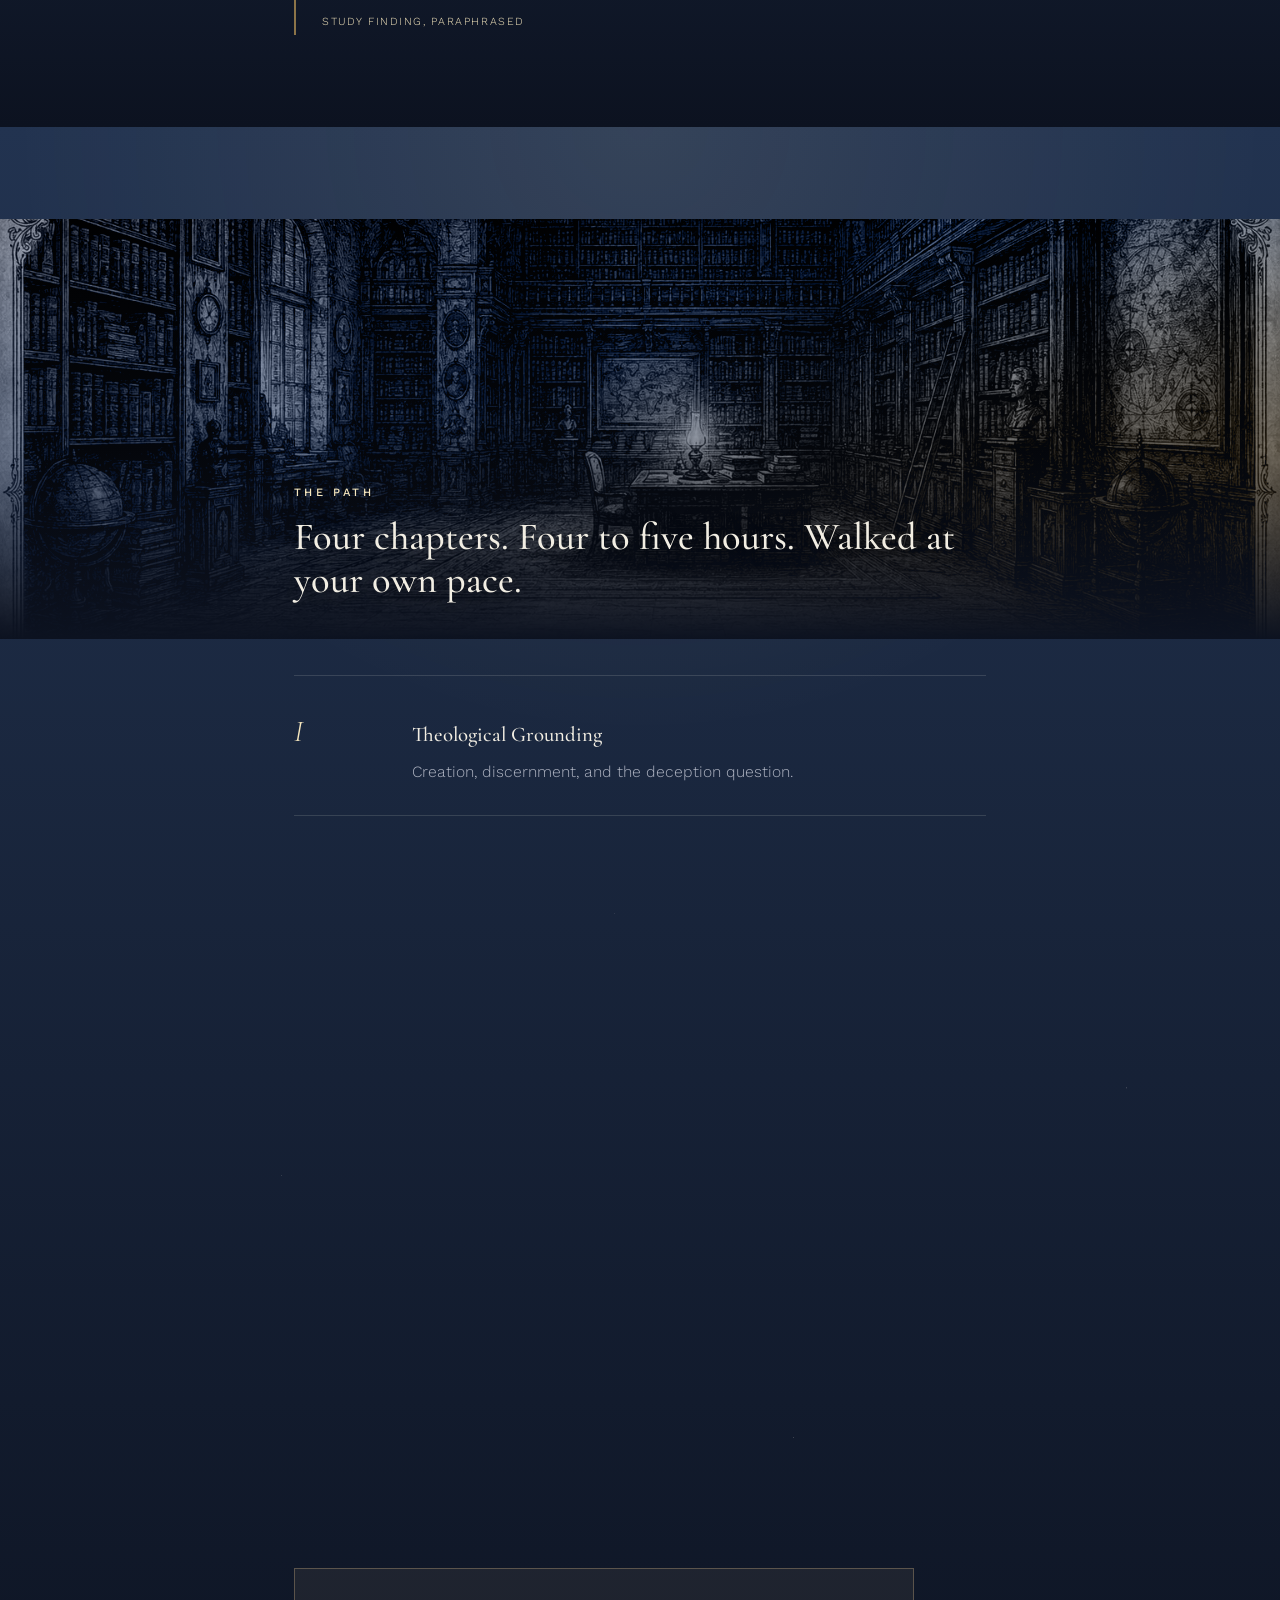
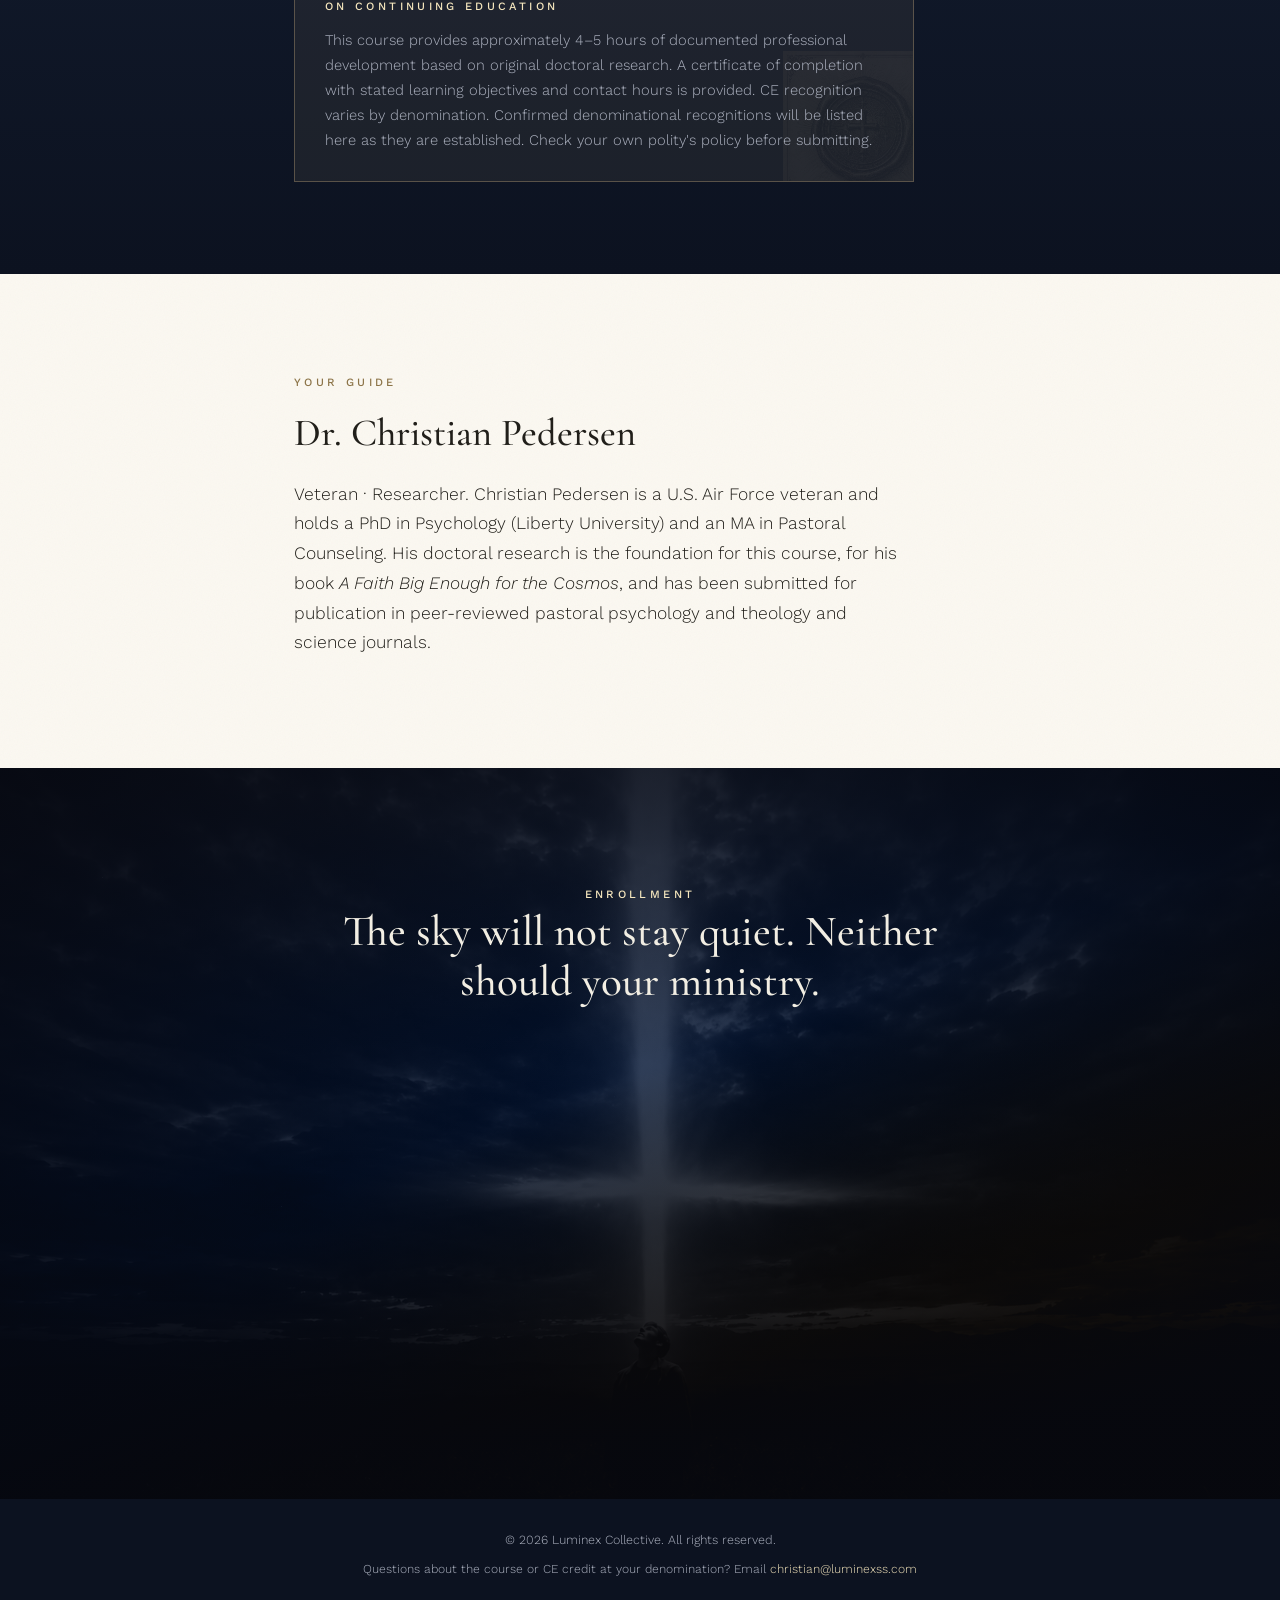
==== commit 6744744f: "Add files via upload" ====
--- a/index.html
+++ b/index.html
@@ -914,7 +914,6 @@
 <div class="chapter-banner reveal">
 <img src="assets/02-redacted-documents.jpg" alt="">
 <div class="duotone"></div>
-<span class="banner-tag">Field Report &middot; Observation Log</span>
 <div class="banner-heading">
 <span class="eyebrow reveal">The Path</span>
 <h2 class="reveal">Four chapters. Four to five hours. Walked at your own pace.</h2>
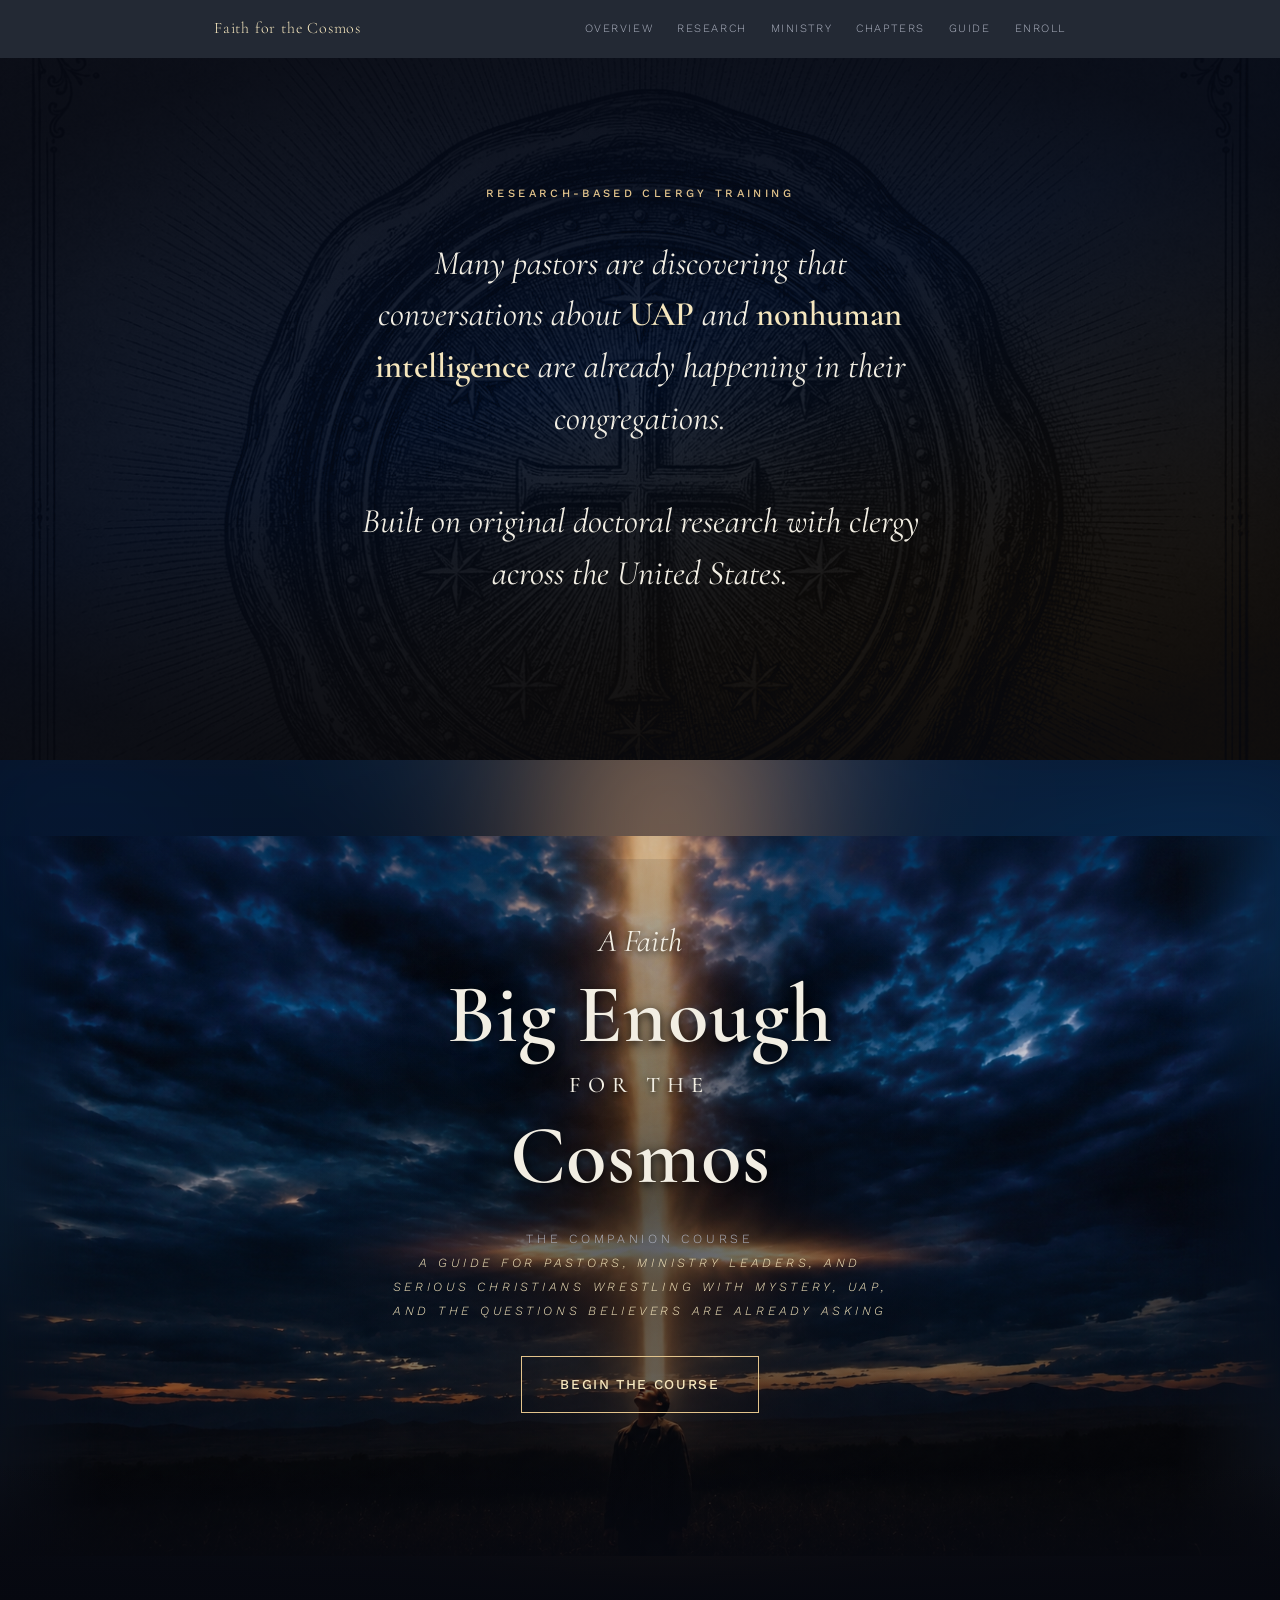
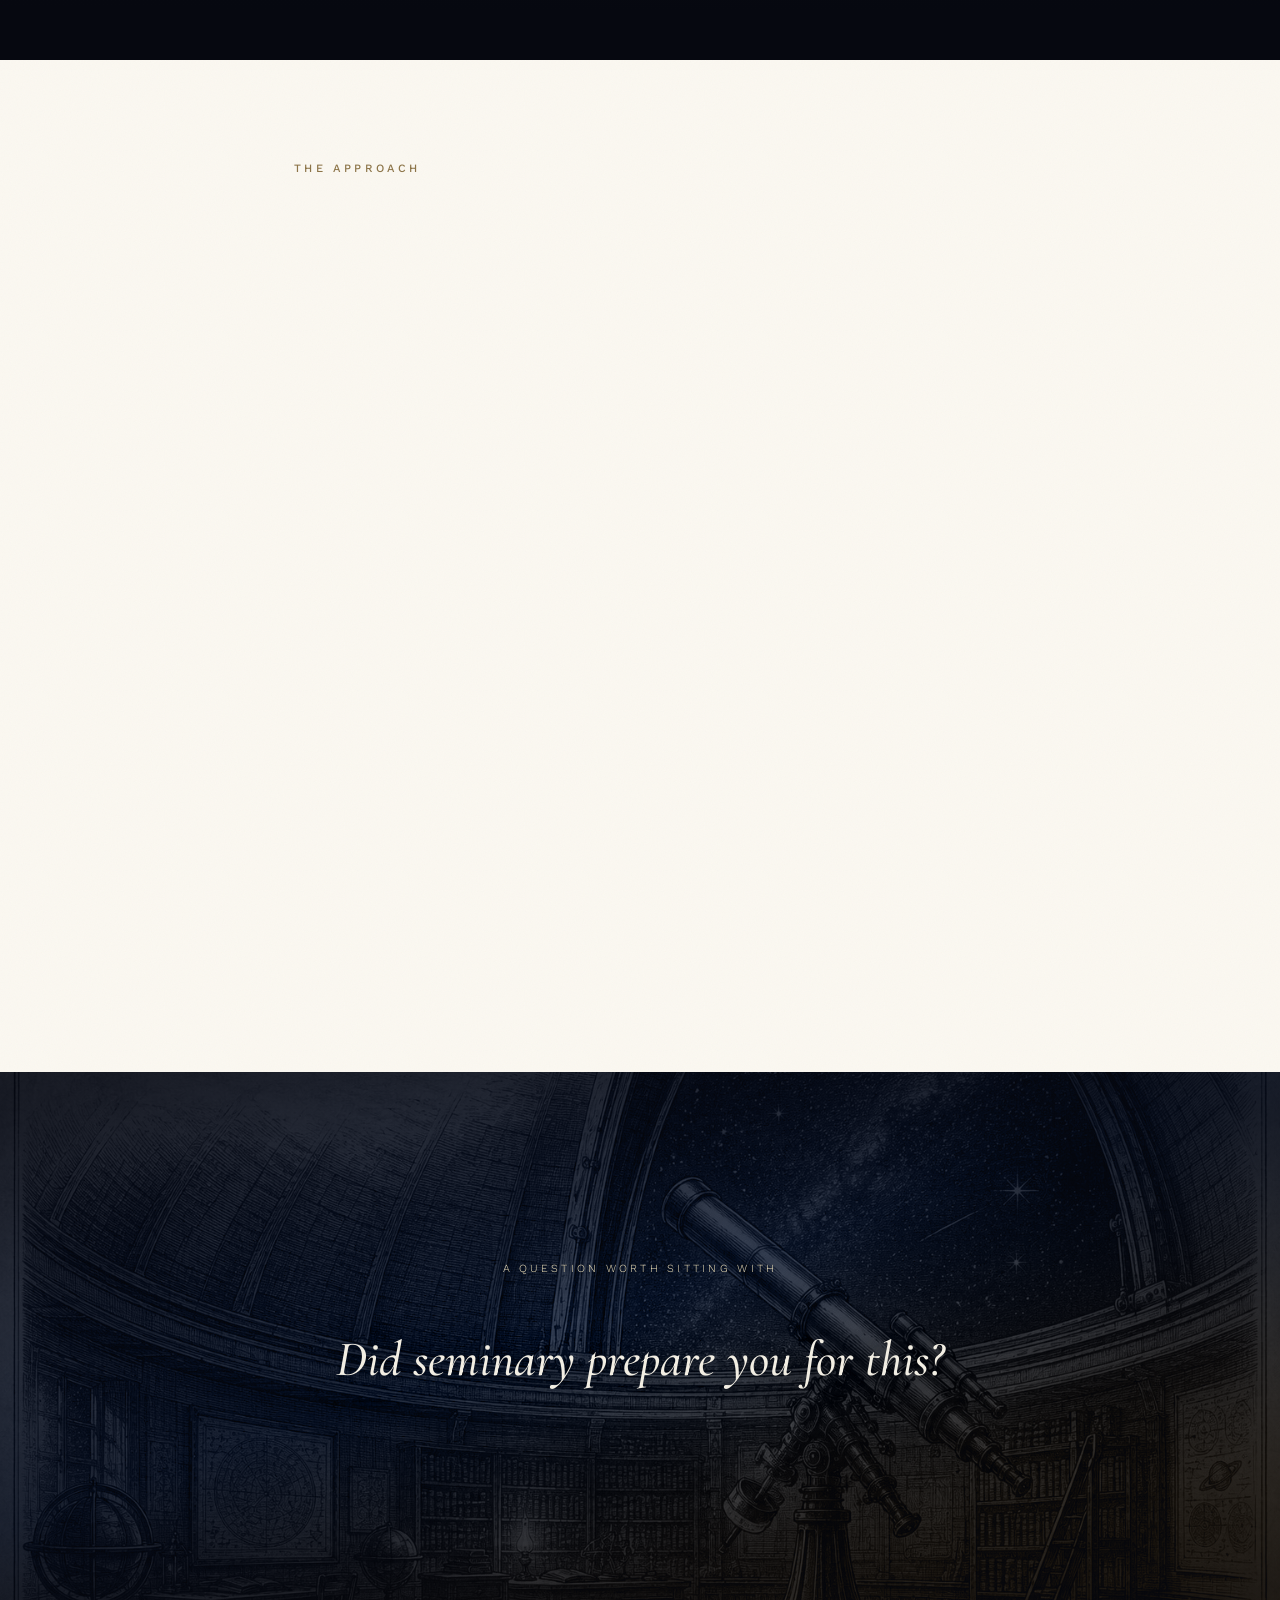
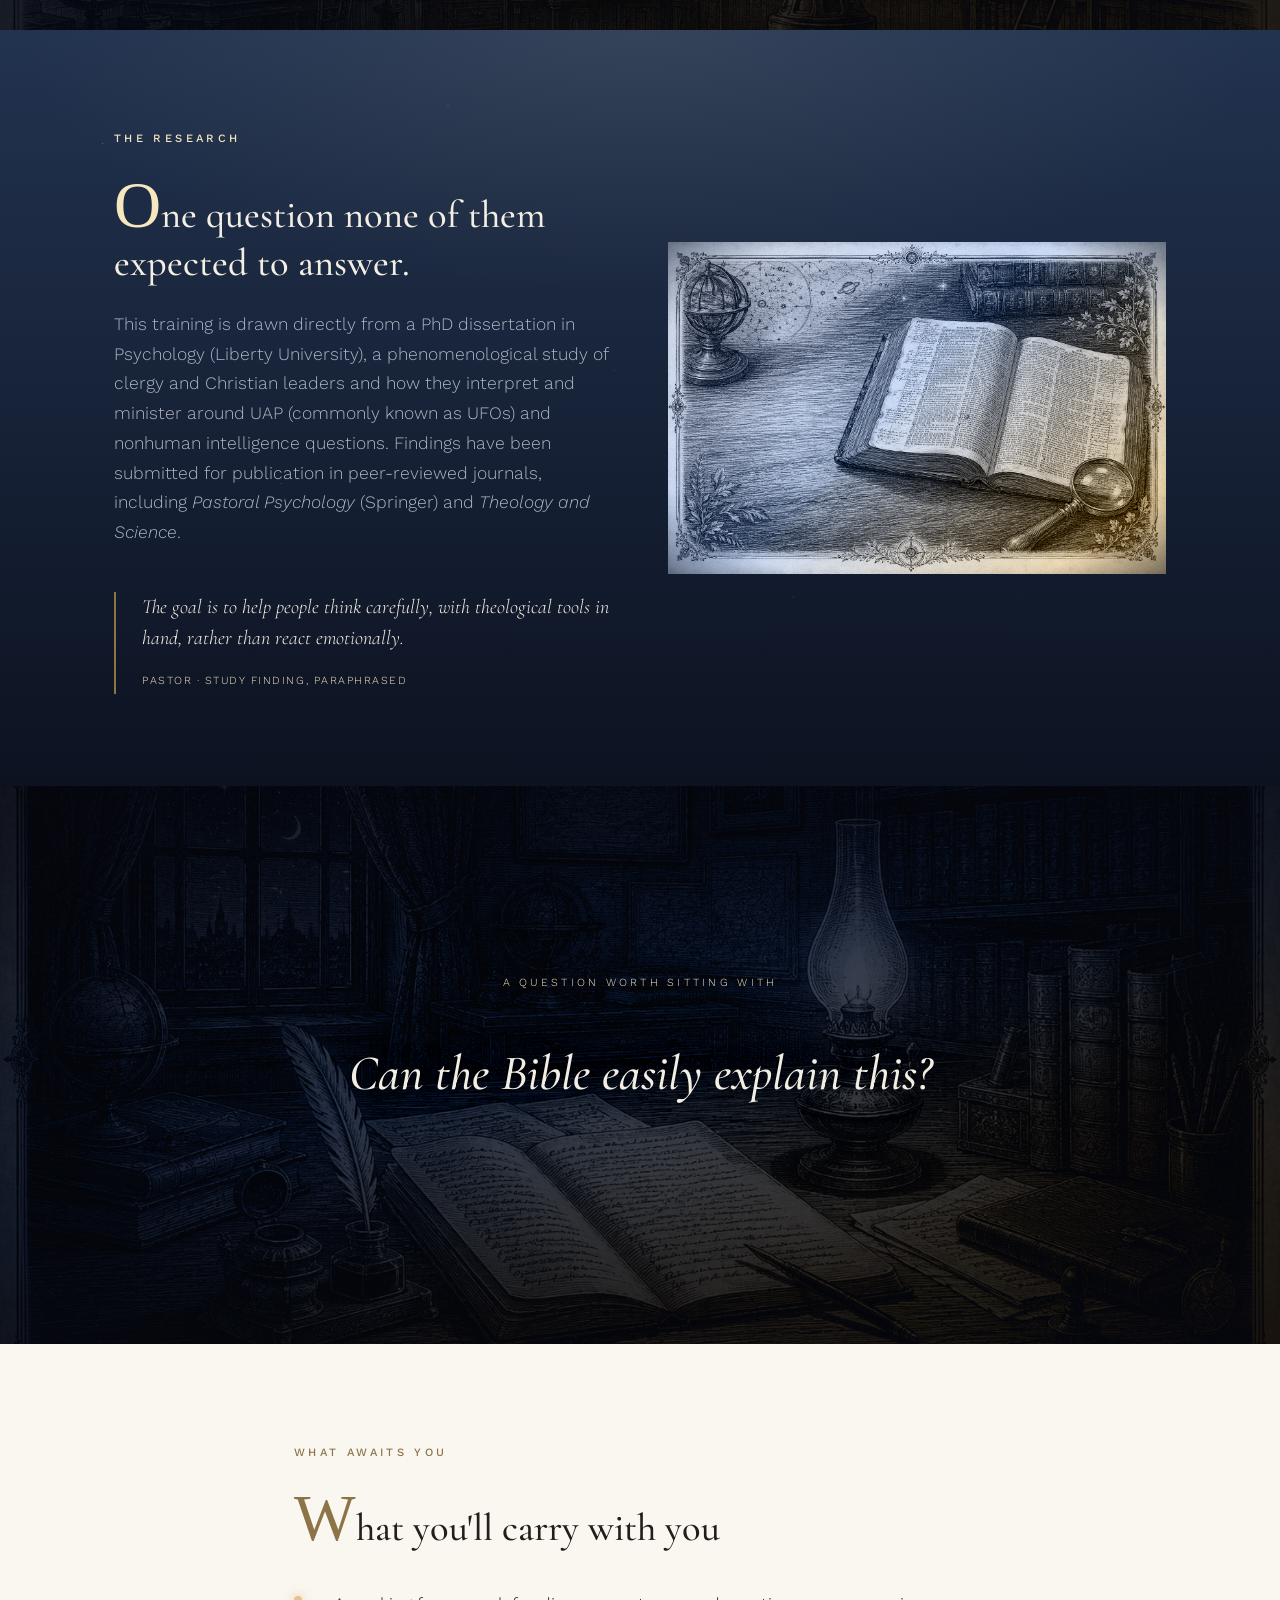
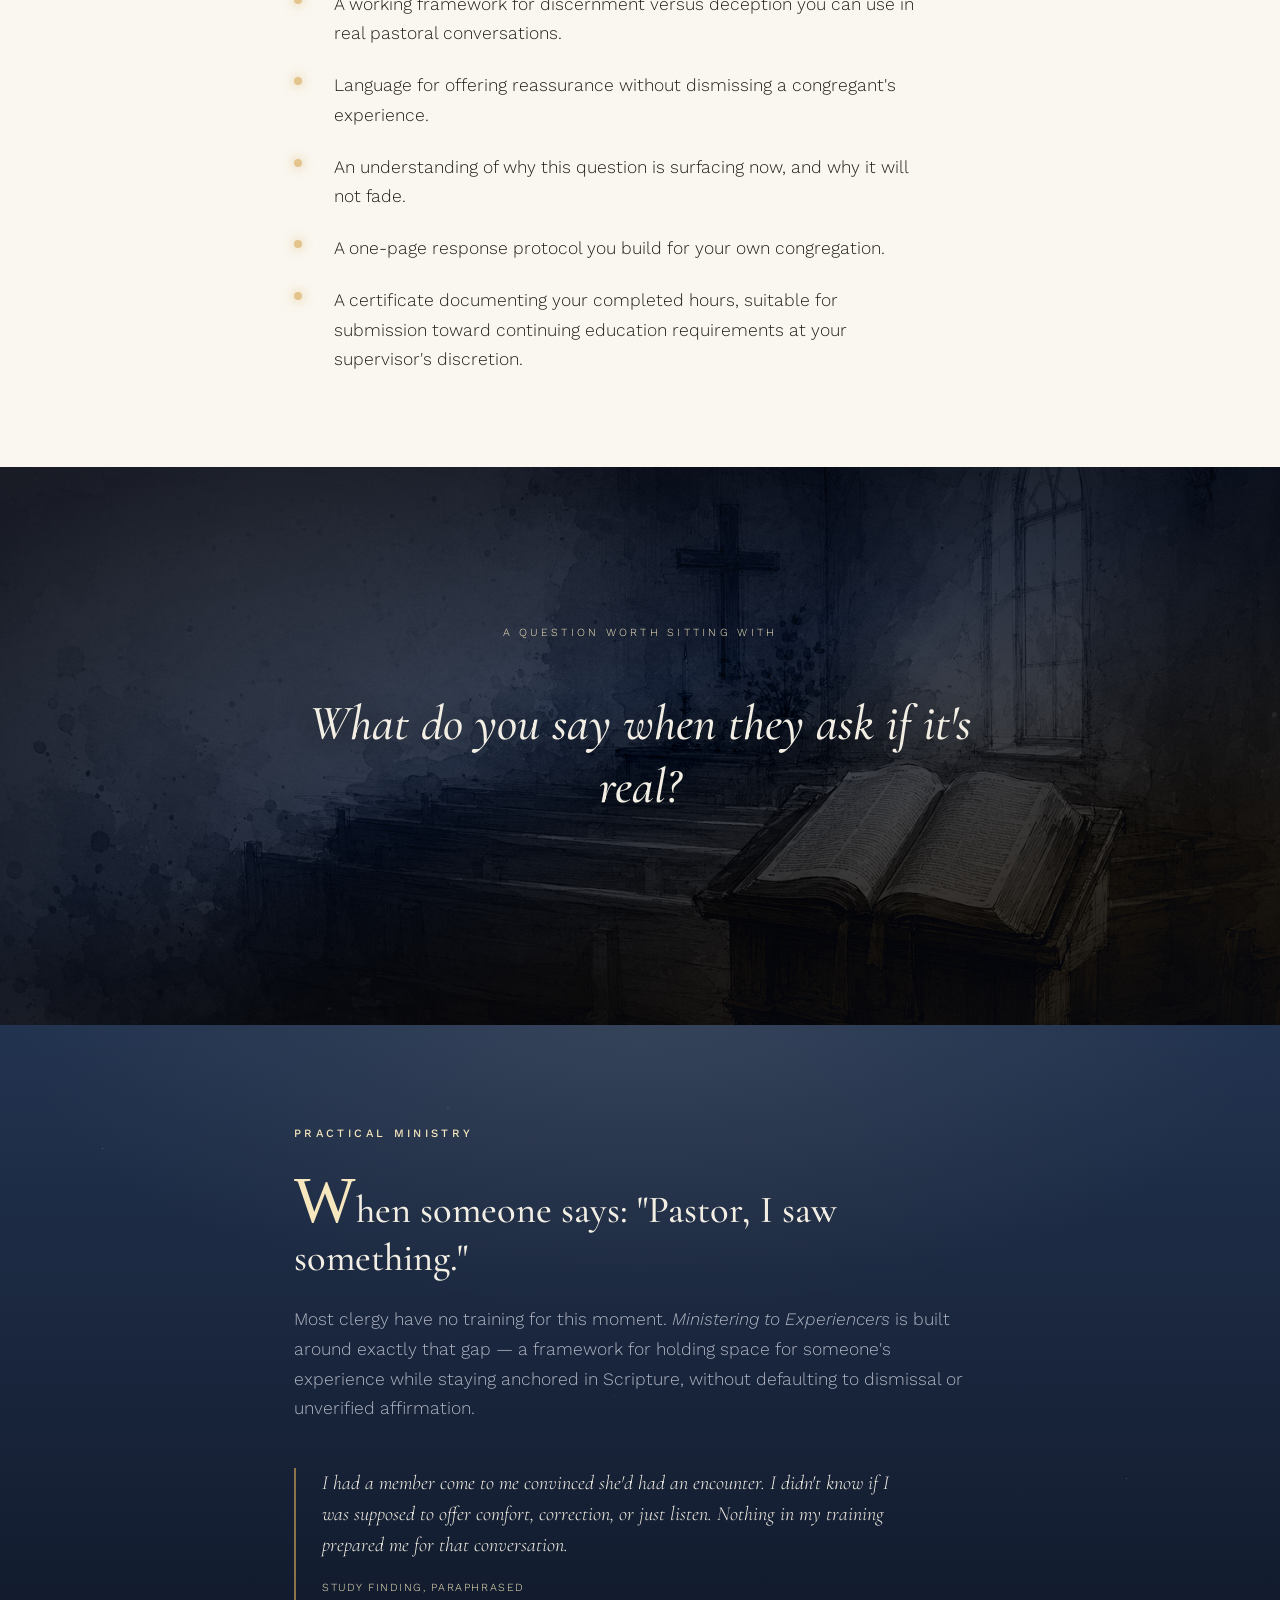
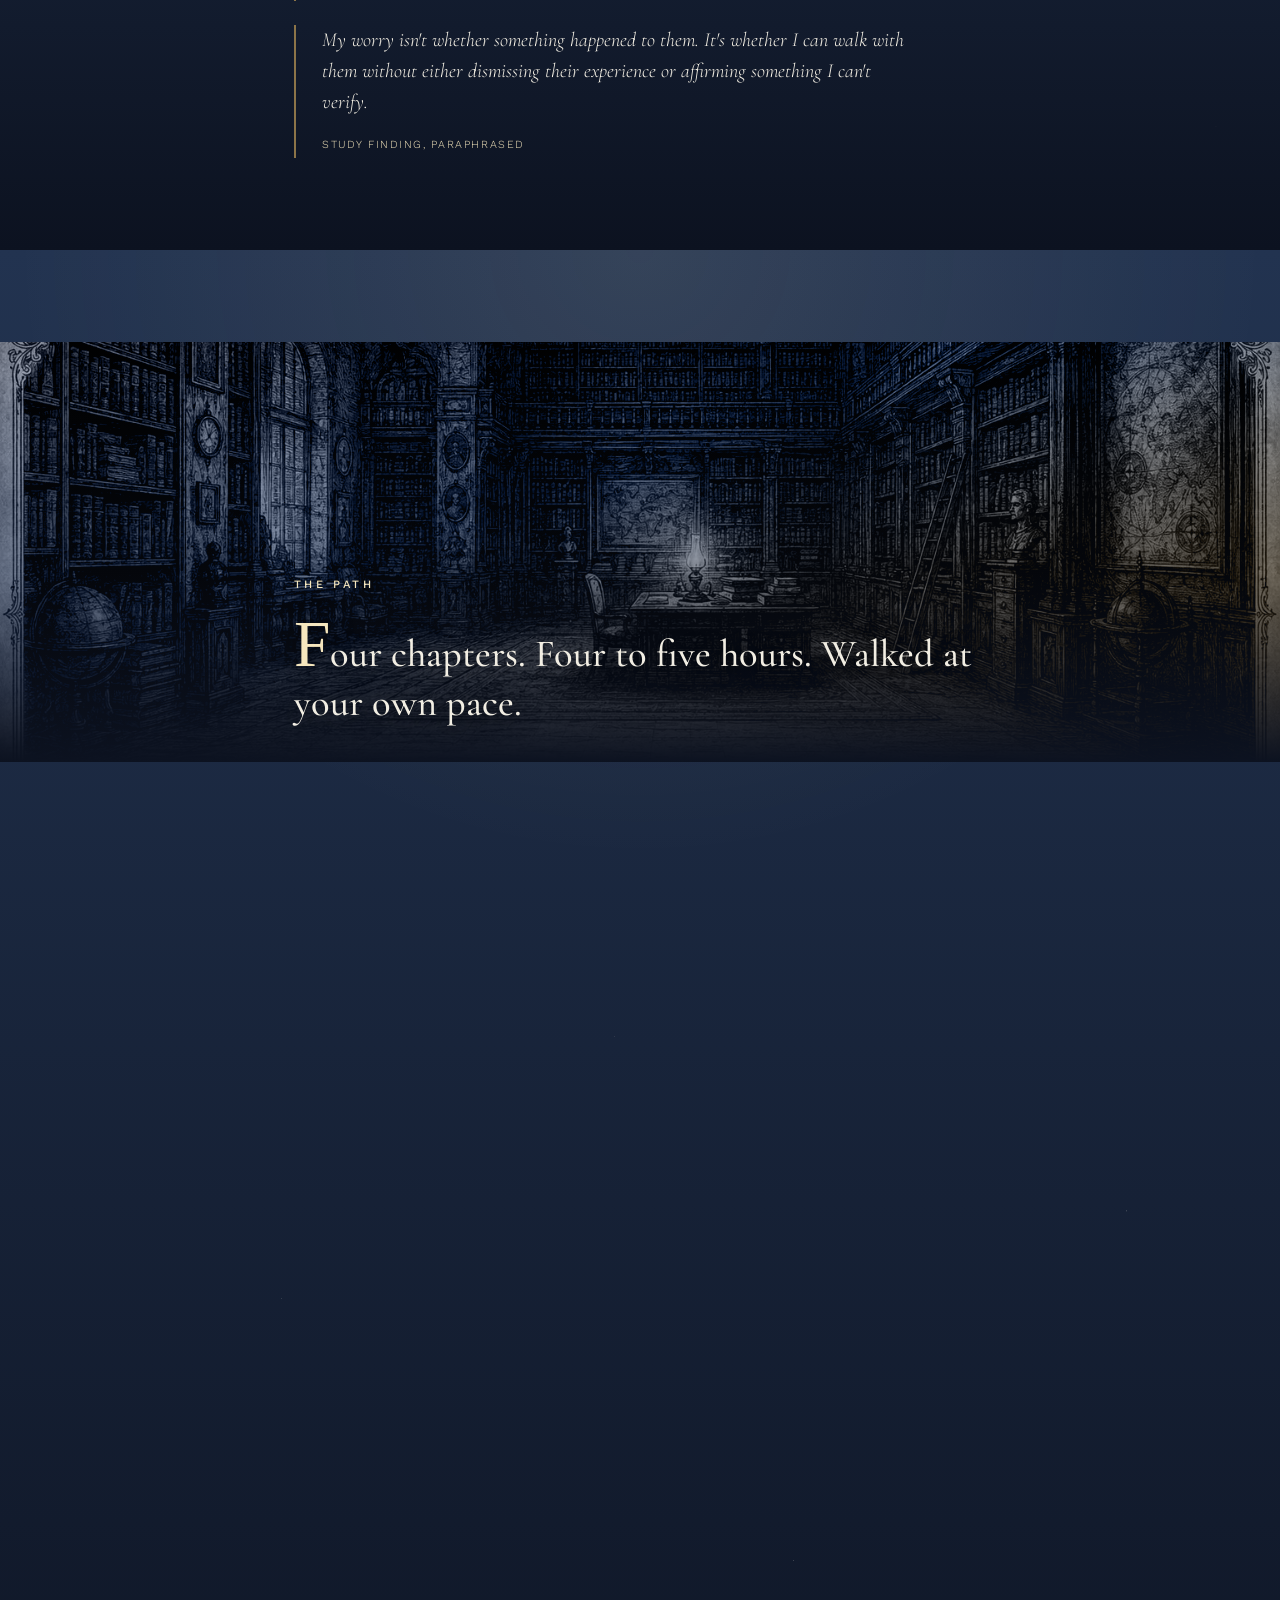
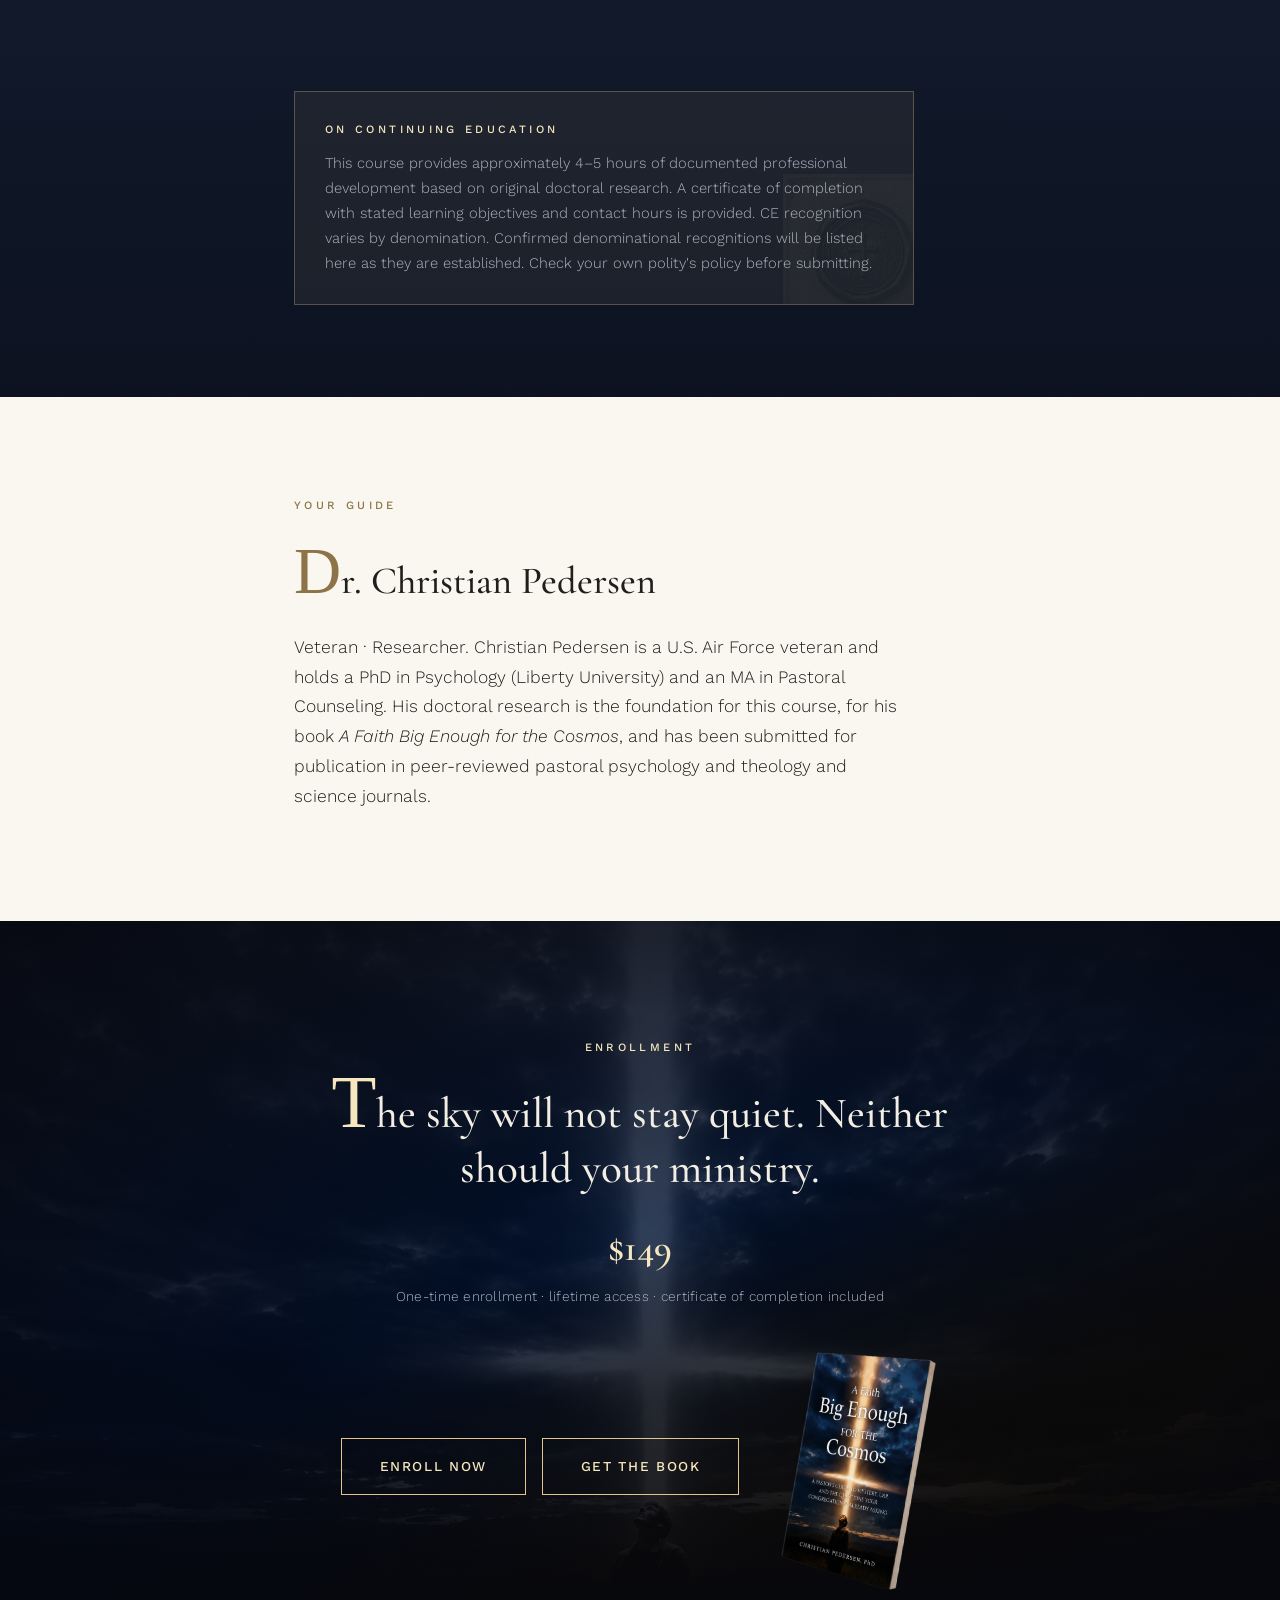
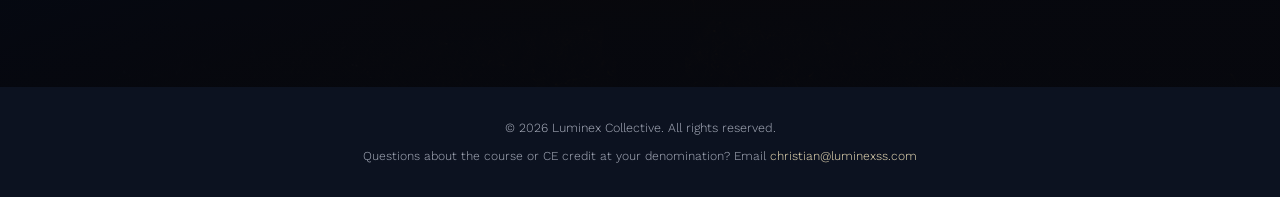
==== commit df2a7176: "Add files via upload" ====
--- a/index.html
+++ b/index.html
@@ -7,7 +7,7 @@
 <meta name="description" content="A research-based training for pastors navigating congregant questions about UAP and nonhuman intelligence, built on original doctoral research with clergy.">
 <link rel="preconnect" href="https://fonts.googleapis.com">
 <link rel="preconnect" href="https://fonts.gstatic.com" crossorigin>
-<link href="https://fonts.googleapis.com/css2?family=Cormorant+Garamond:ital,wght@0,400;0,500;0,600;1,400&family=Cormorant:wght@400;500;600&family=Work+Sans:wght@300;400;500;600&display=swap" rel="stylesheet">
+<link href="https://fonts.googleapis.com/css2?family=Cormorant+Garamond:ital,wght@0,400;0,500;0,600;1,400&family=Cormorant:wght@400;500;600&family=Work+Sans:wght@300;400;500;600&family=IM+Fell+English+SC&display=swap" rel="stylesheet">
 <style>
 :root {
 --sky-top: #172033;
@@ -370,6 +370,11 @@
 }
 .section .eyebrow { color: var(--glow-dim); }
 .section h2 { font-size: clamp(1.7rem, 3.8vw, 2.4rem); margin: 16px 0 24px; color: var(--ink); }
+.section h2::first-letter {
+font-family: 'IM Fell English SC', serif;
+font-size: 1.7em;
+color: var(--glow-dim);
+}
 .lede {
 font-family: 'Cormorant Garamond', serif;
 font-style: italic;
@@ -415,6 +420,11 @@
 .dusk .wrap { position: relative; z-index: 2; }
 .dusk .eyebrow { color: var(--glow-core); }
 .dusk h2 { color: var(--mist); }
+.dusk h2::first-letter {
+font-family: 'IM Fell English SC', serif;
+font-size: 1.7em;
+color: var(--glow-core);
+}
 .dusk p { color: var(--mist-dim); }
 /* ---------- OUTCOMES ---------- */
 .outcomes { list-style: none; margin: 34px 0 0; padding: 0; display: grid; gap: 22px; max-width: 620px; }
@@ -855,7 +865,6 @@
 <div class="exhibit-card reveal">
 <img class="exhibit-img" src="assets/01-case-file.jpg" alt="Research division case file">
 <div class="duotone"></div>
-<div class="exhibit-caption">Exhibit A &middot; Source Study Case File</div>
 </div>
 </div>
 </div>
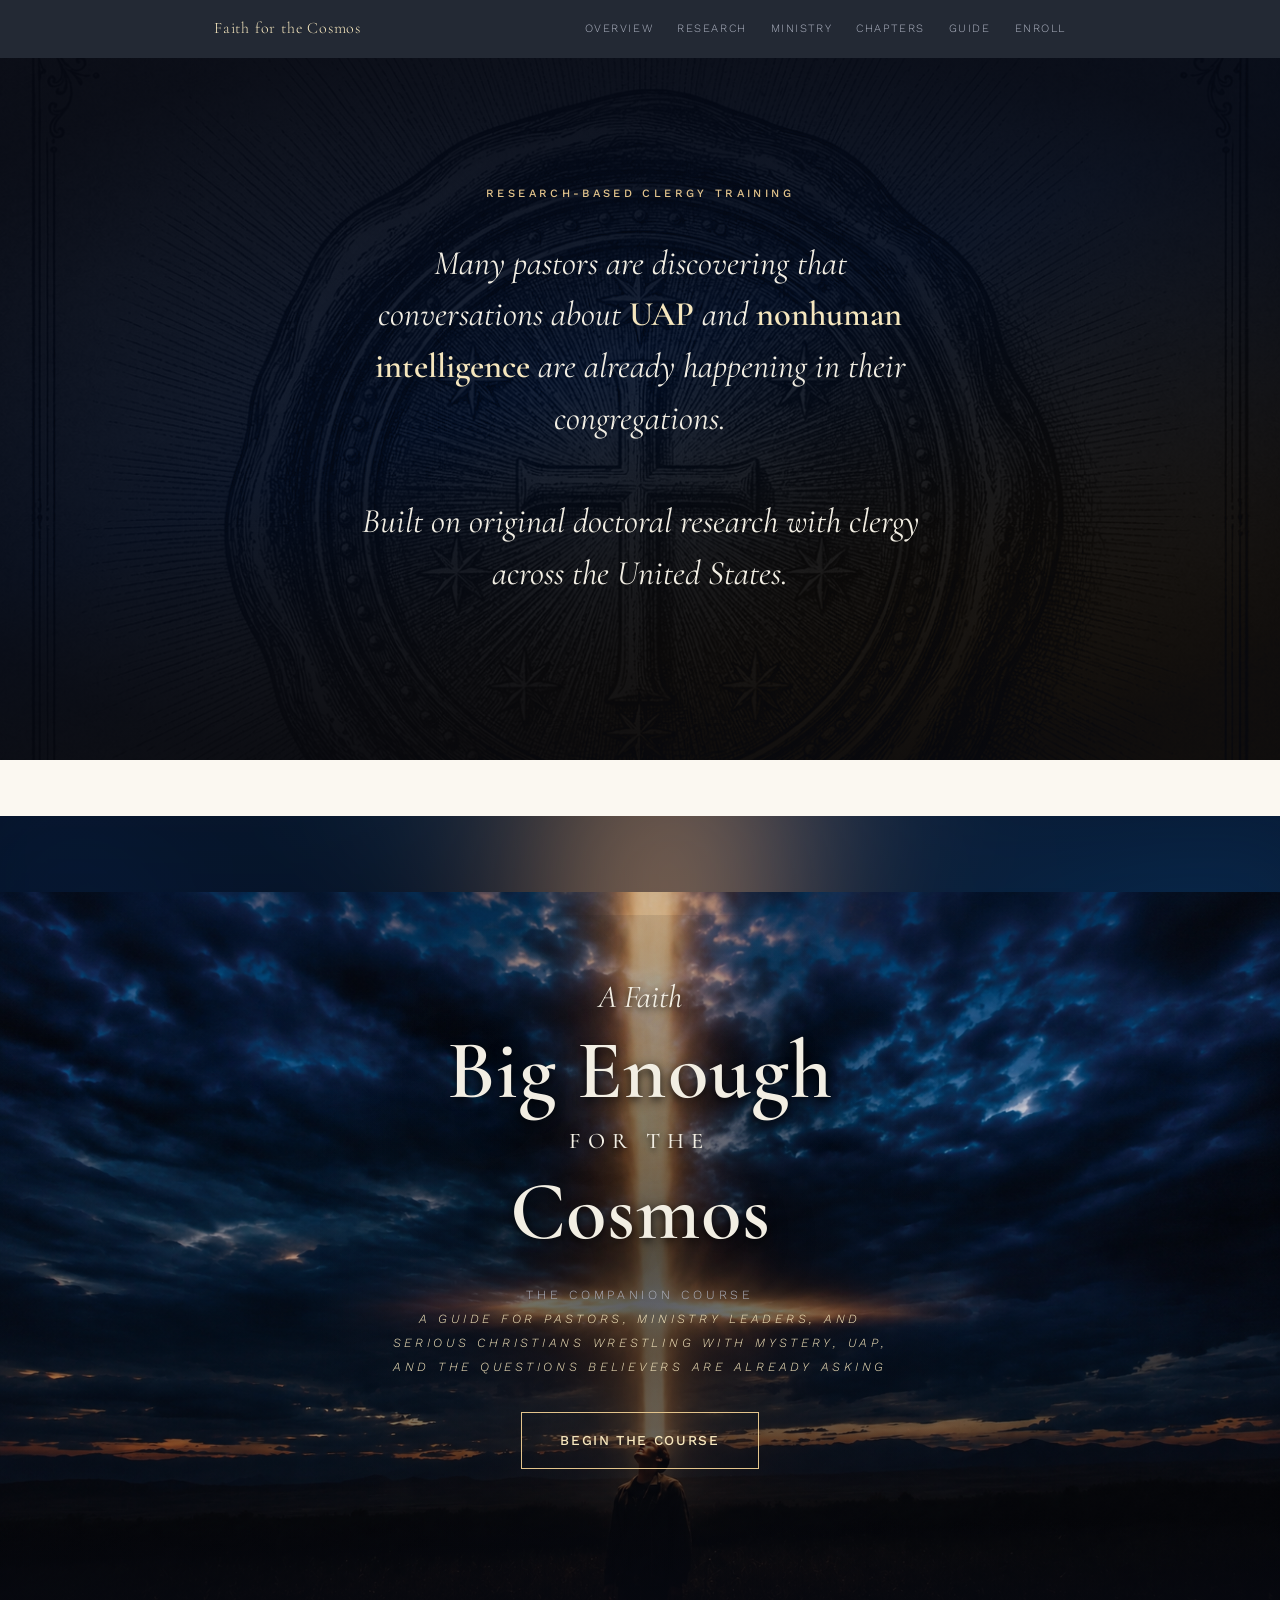
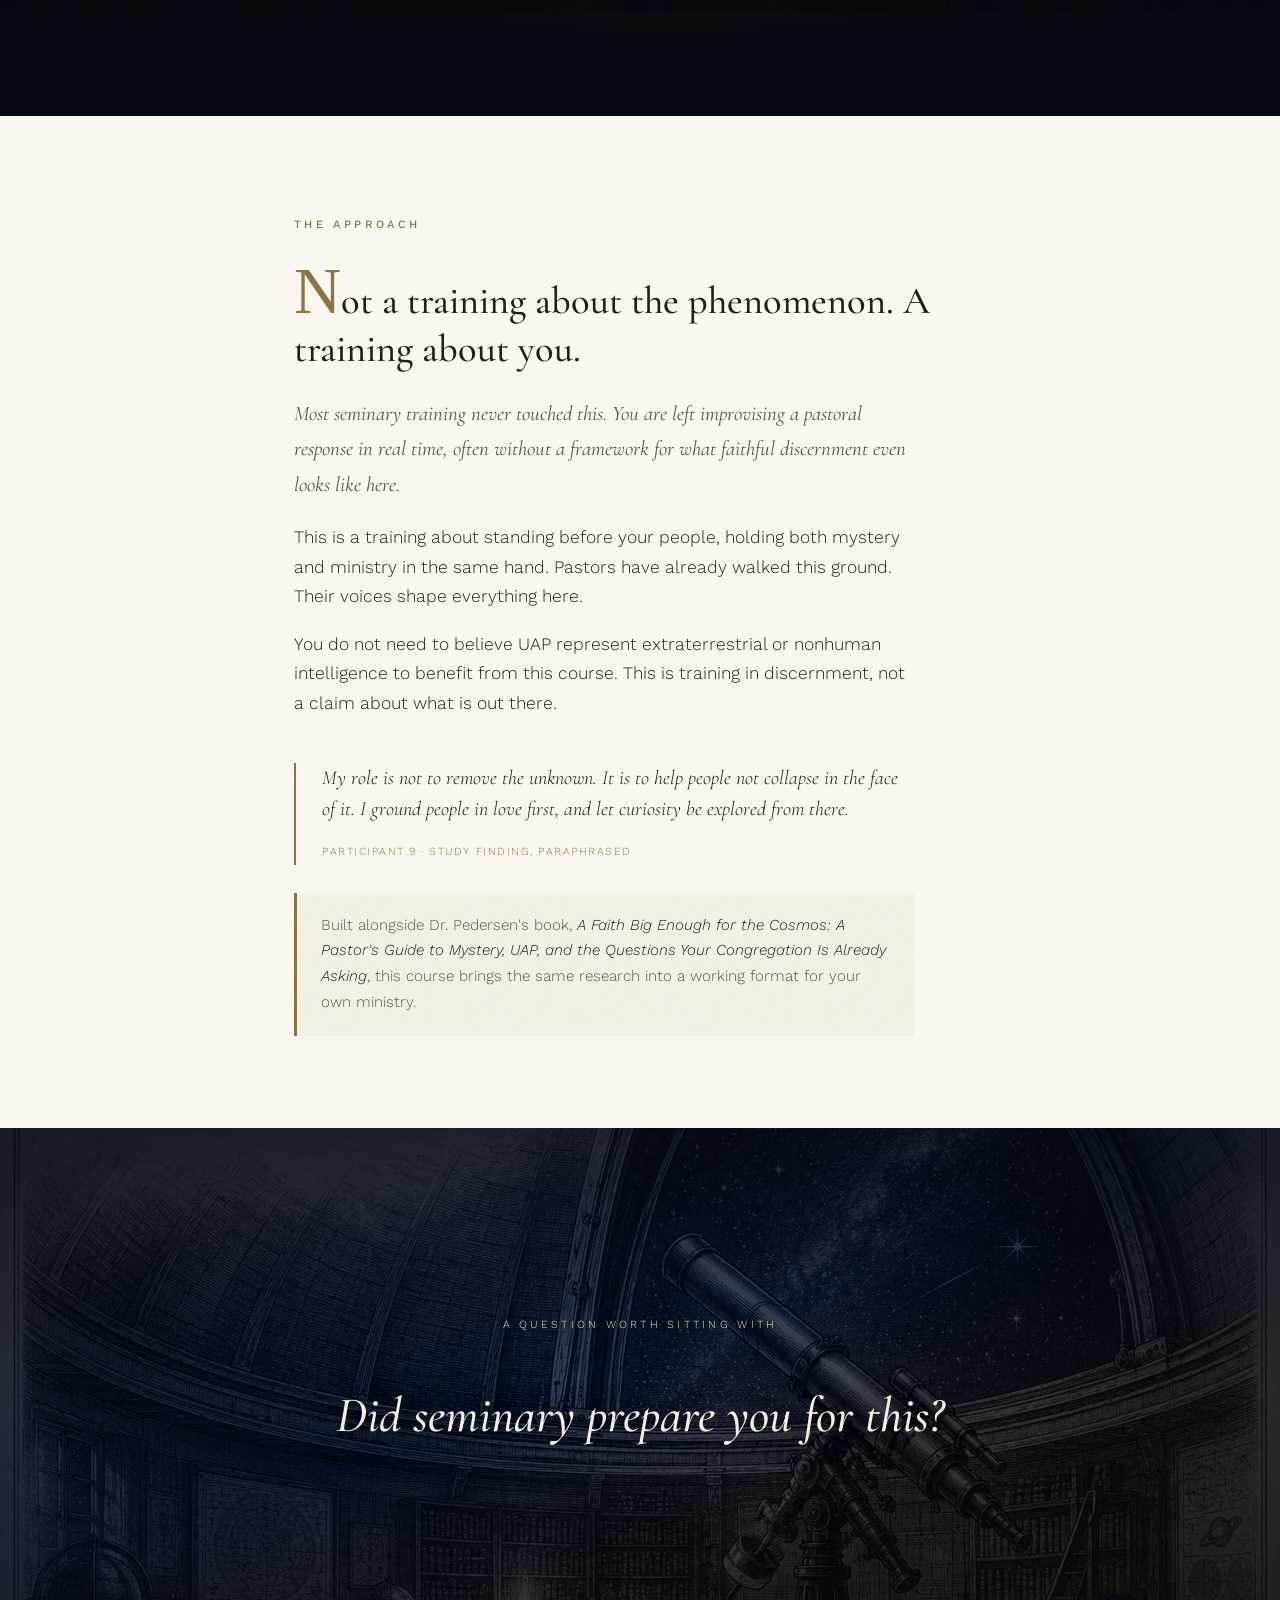
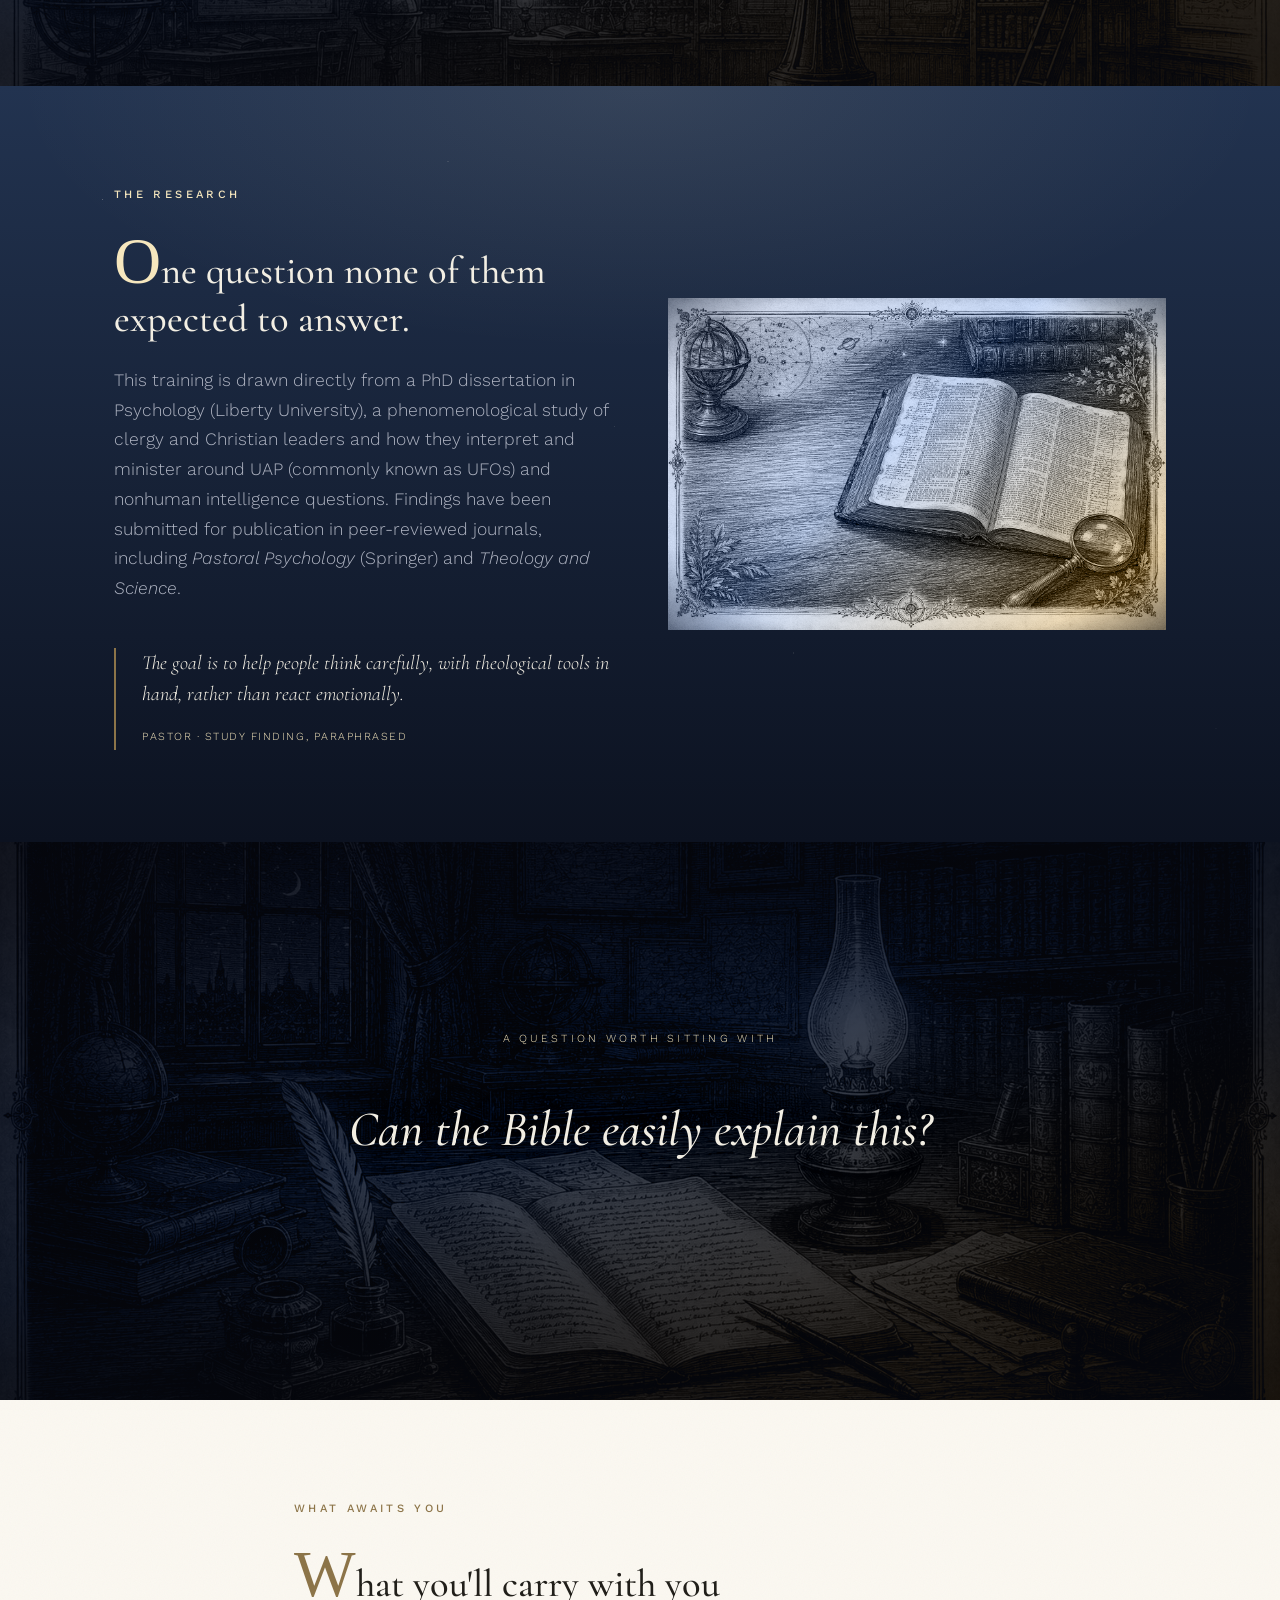
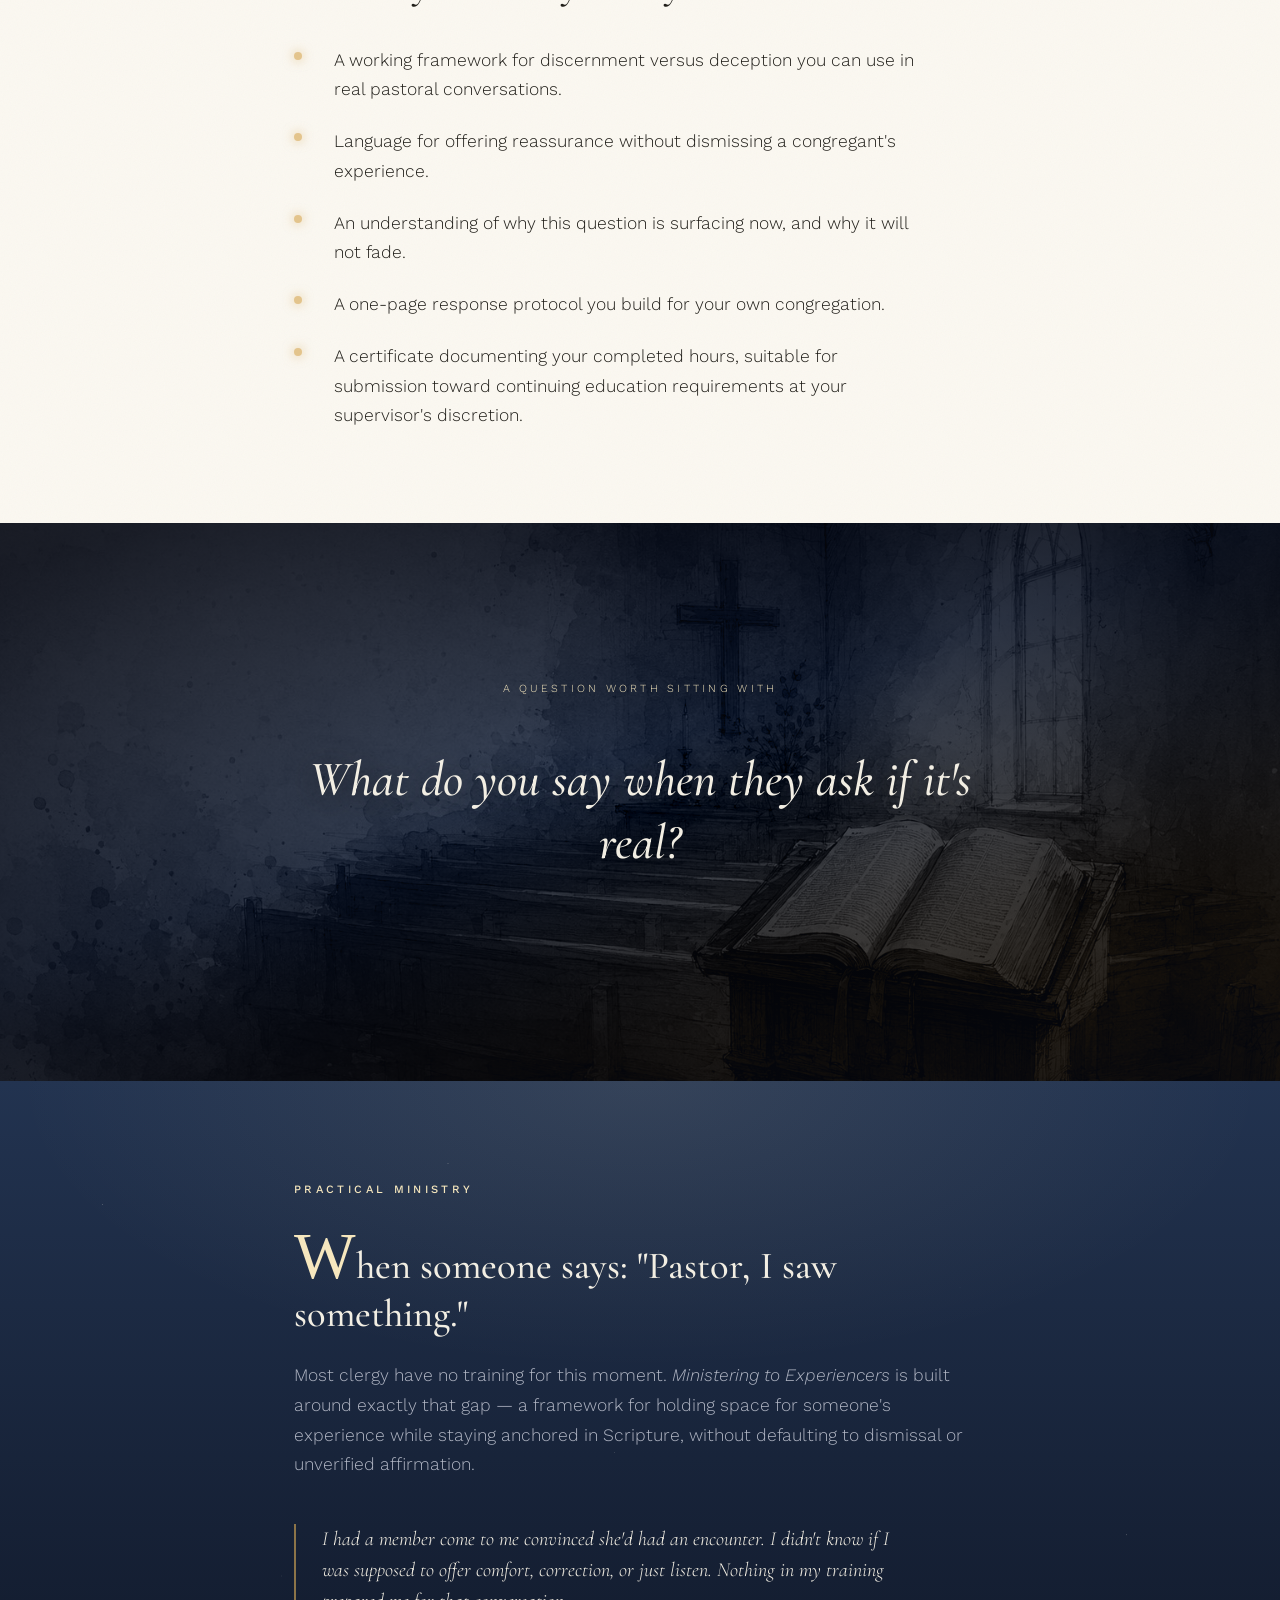
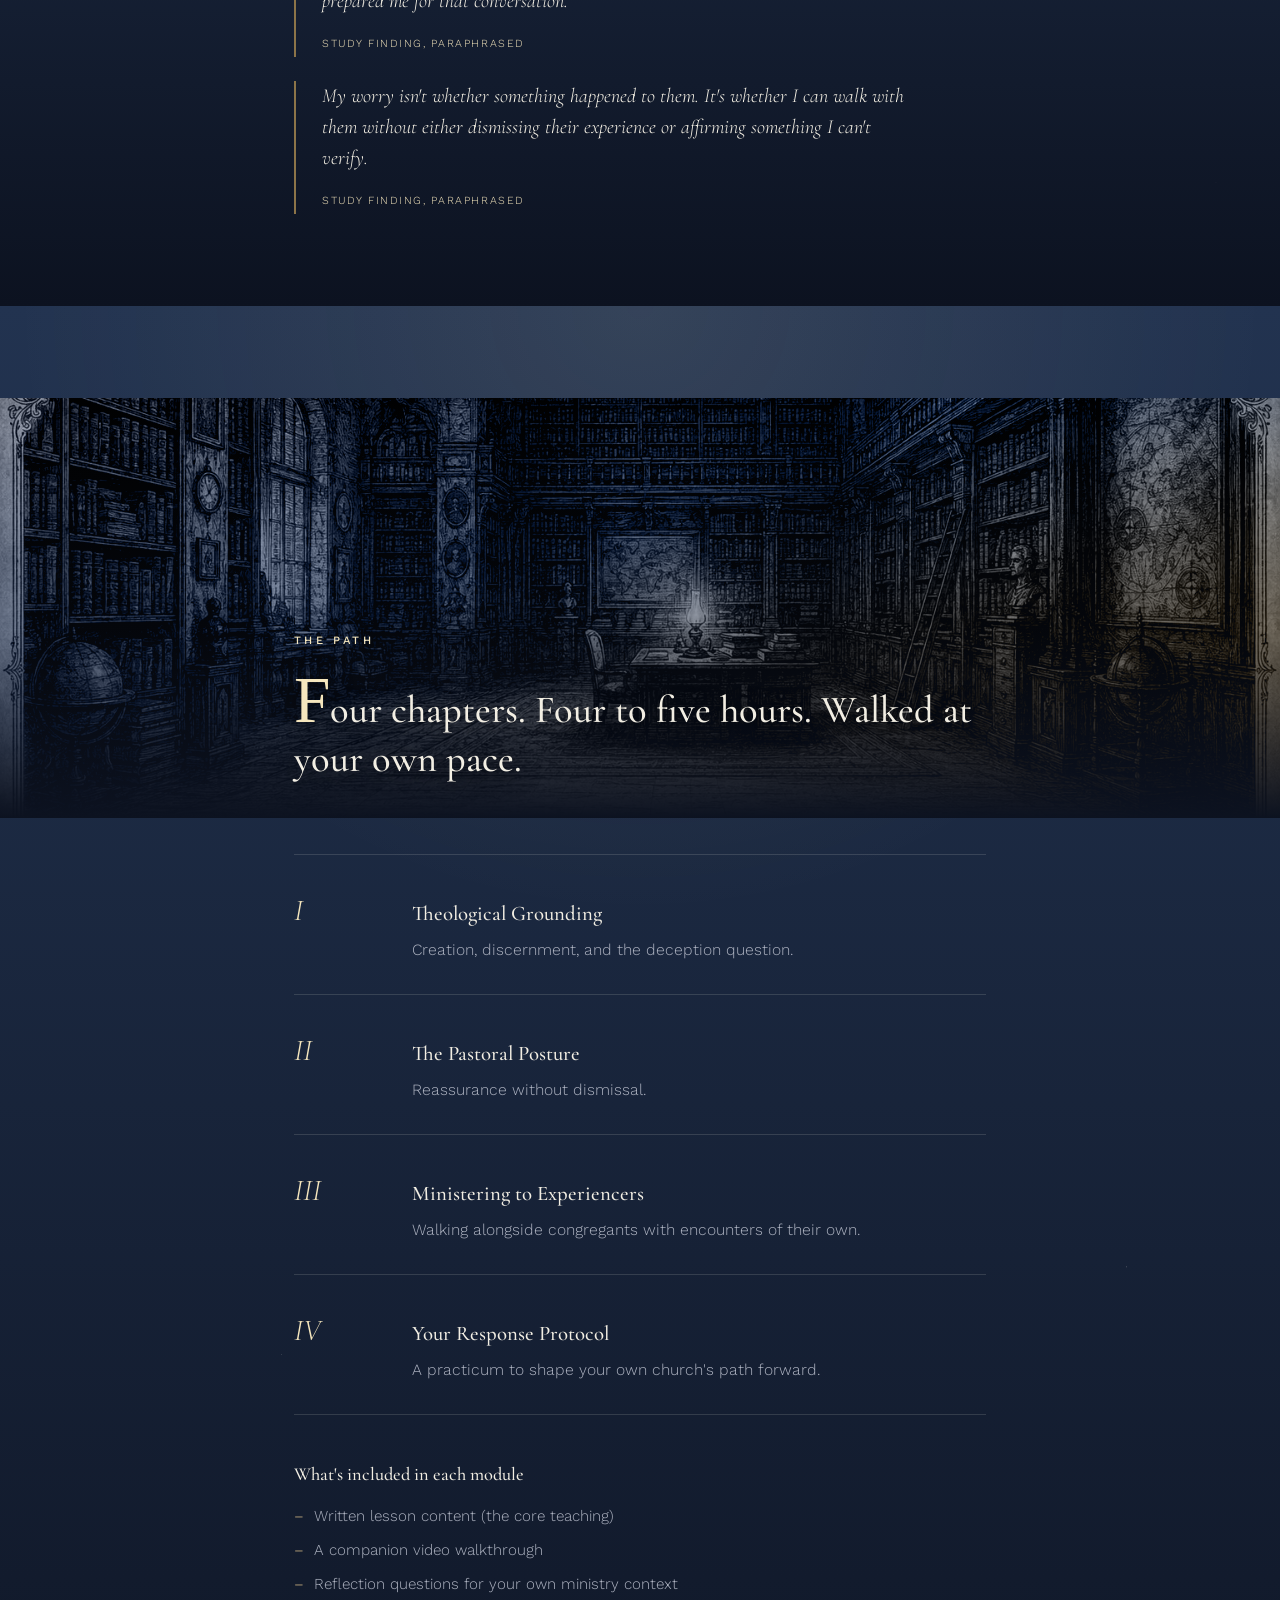
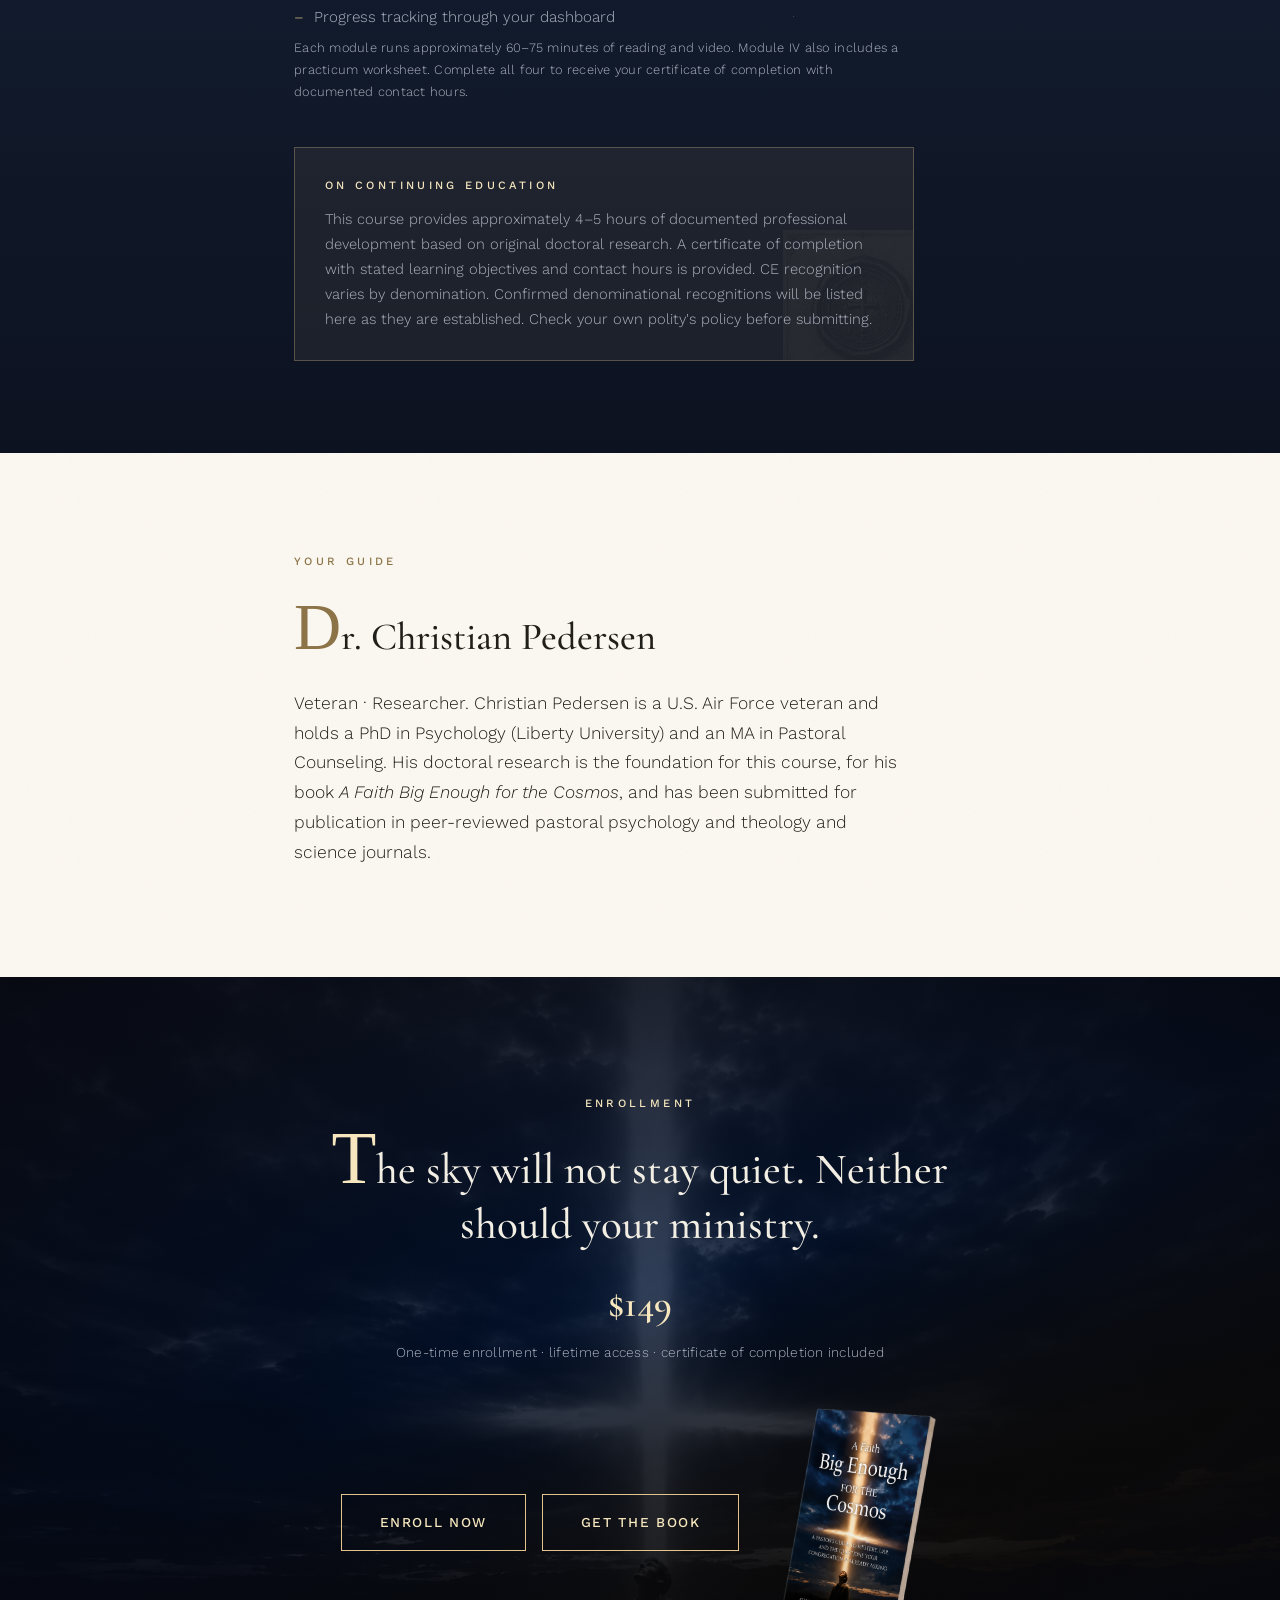
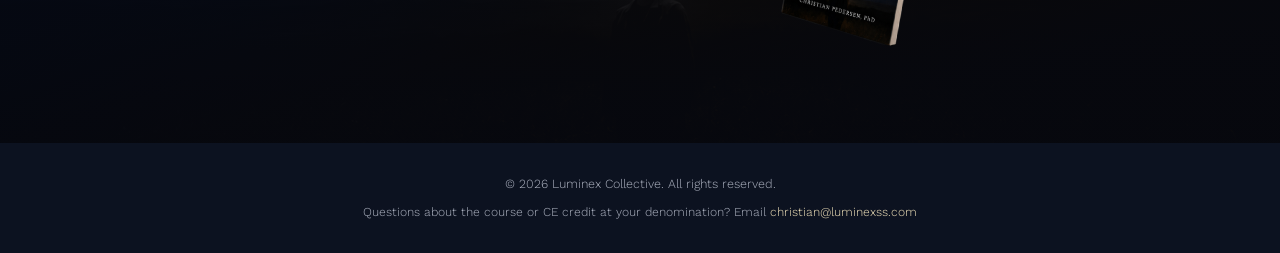
==== commit ec7d7a89: "Add files via upload" ====
--- a/index.html
+++ b/index.html
@@ -149,6 +149,7 @@
 background-color: var(--sky-low);
 overflow: hidden;
 padding: 96px 24px 0;
+margin-top: 56px;
 }
 .hero-bg-blur {
 position: absolute;
@@ -169,8 +170,6 @@
 background-position: center 42%;
 background-repeat: no-repeat;
 z-index: 1;
-mask-image: linear-gradient(90deg, transparent 0%, black 8%, black 92%, transparent 100%);
--webkit-mask-image: linear-gradient(90deg, transparent 0%, black 8%, black 92%, transparent 100%);
 }
 .hero-bg-overlay {
 position: absolute;
@@ -375,6 +374,7 @@
 font-size: 1.7em;
 color: var(--glow-dim);
 }
+.no-dropcap::first-letter { font-family: inherit; font-size: inherit; color: inherit; }
 .lede {
 font-family: 'Cormorant Garamond', serif;
 font-style: italic;
@@ -966,7 +966,7 @@
 <section class="section" id="guide">
 <div class="wrap">
 <span class="eyebrow reveal">Your Guide</span>
-<h2 class="reveal">Dr. Christian Pedersen</h2>
+<h2 class="reveal no-dropcap">Dr. Christian Pedersen</h2>
 <p class="body-text reveal">Veteran &middot; Researcher. Christian Pedersen is a U.S. Air Force veteran and holds a PhD in Psychology (Liberty University) and an MA in Pastoral Counseling. His doctoral research is the foundation for this course, for his book <em>A Faith Big Enough for the Cosmos</em>, and has been submitted for publication in peer-reviewed pastoral psychology and theology and science journals.</p>
 </div>
 </section>
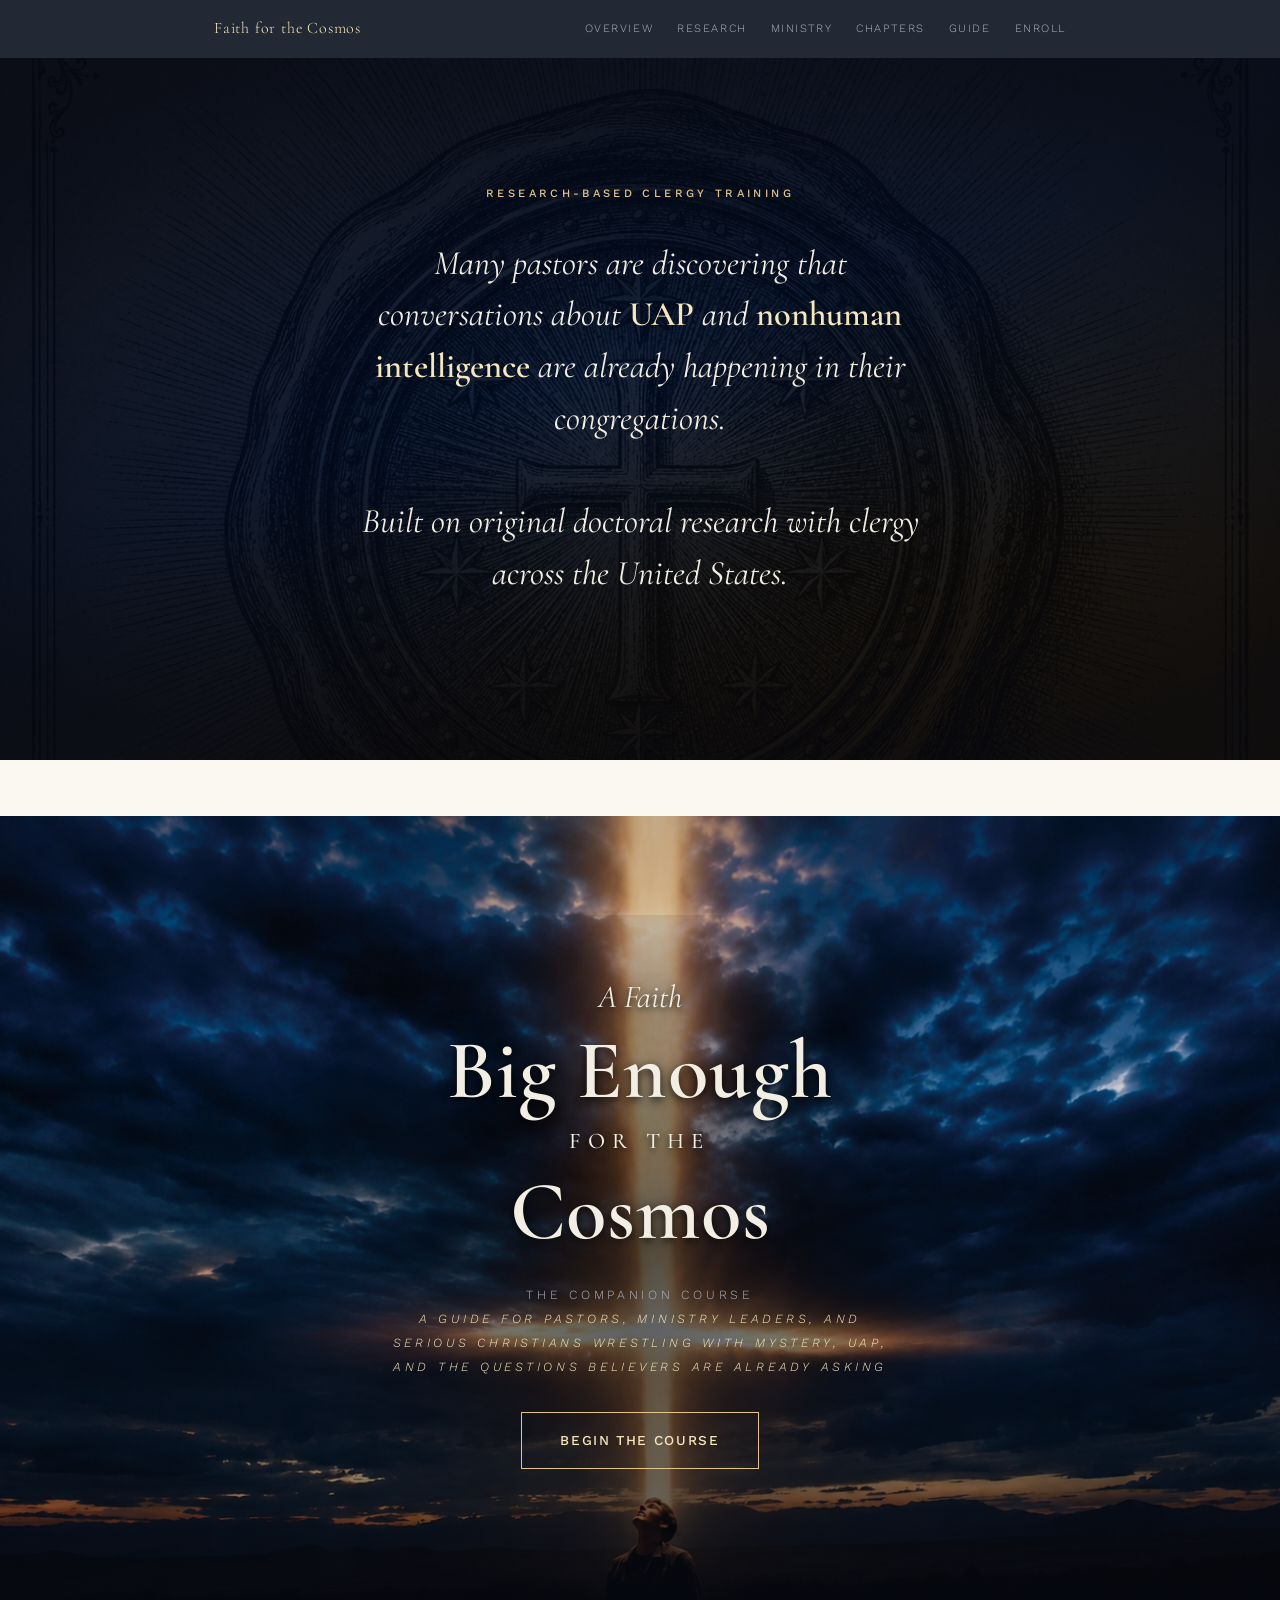
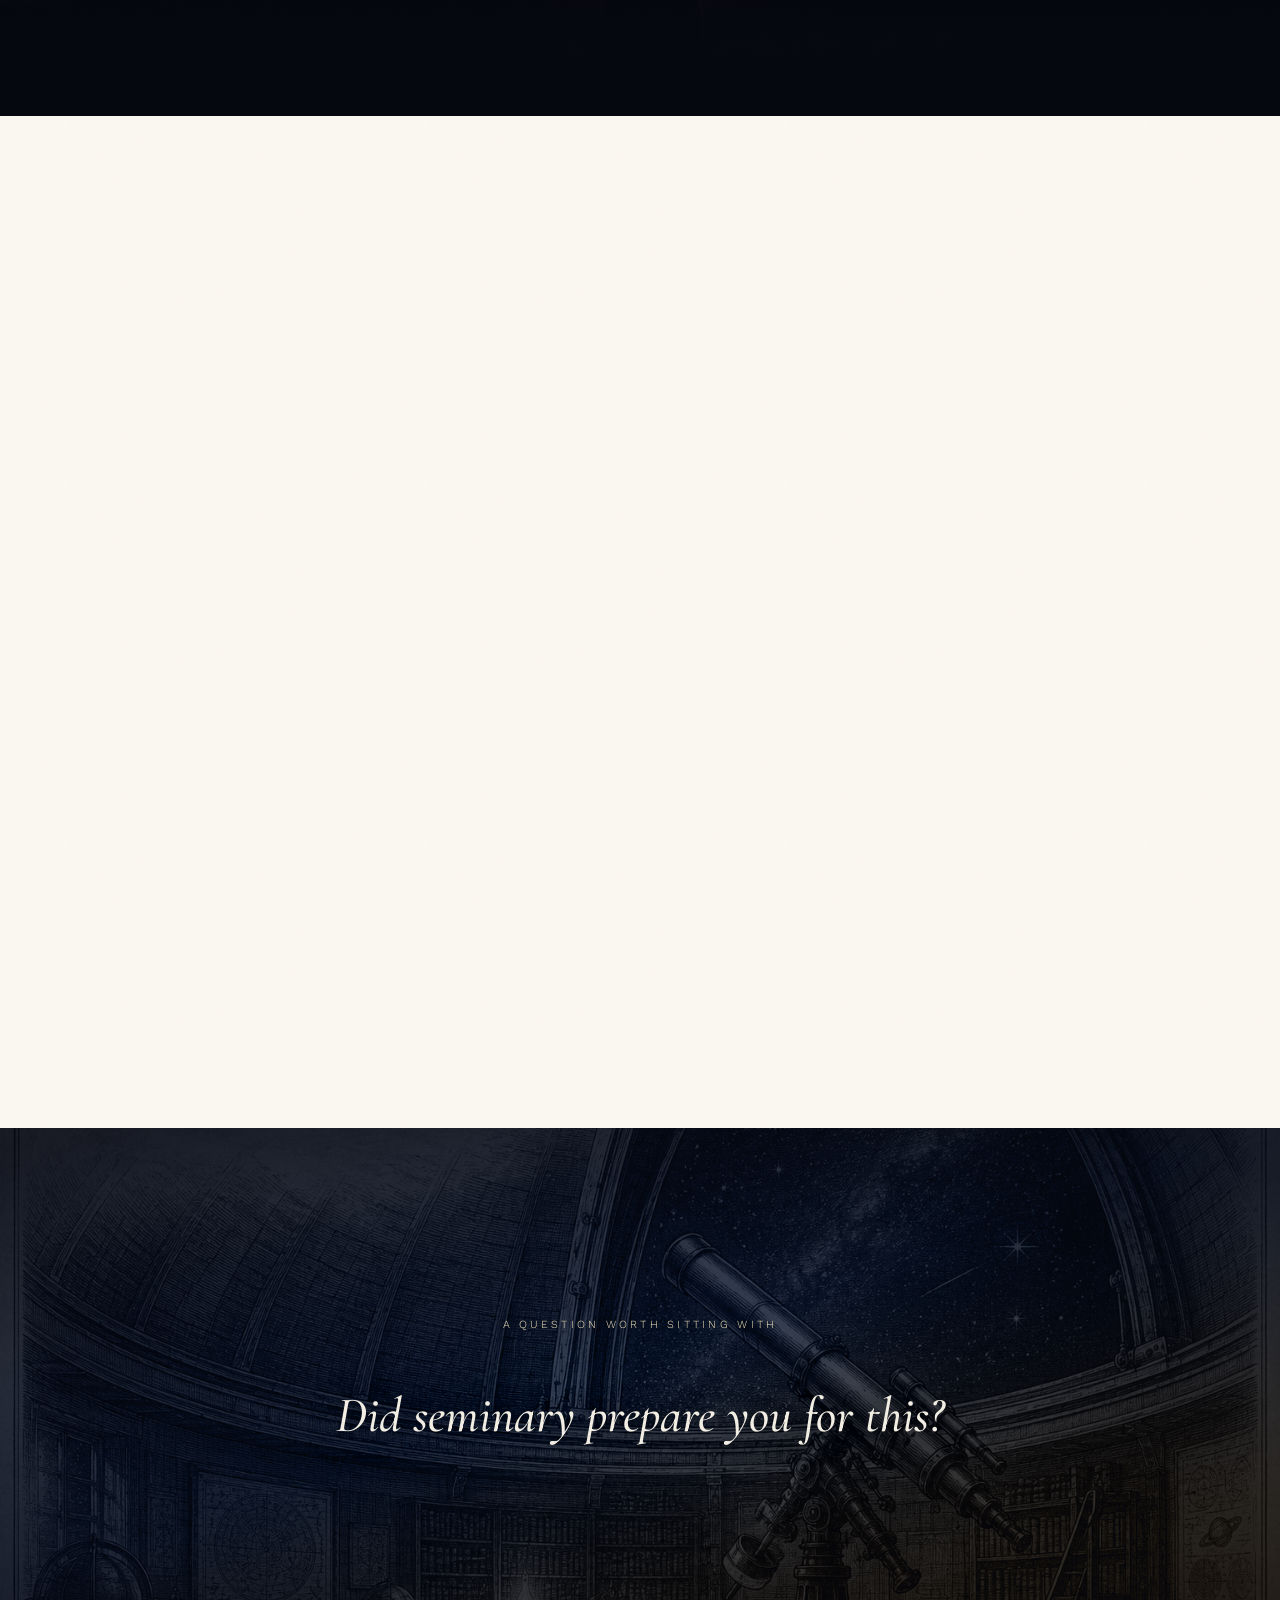
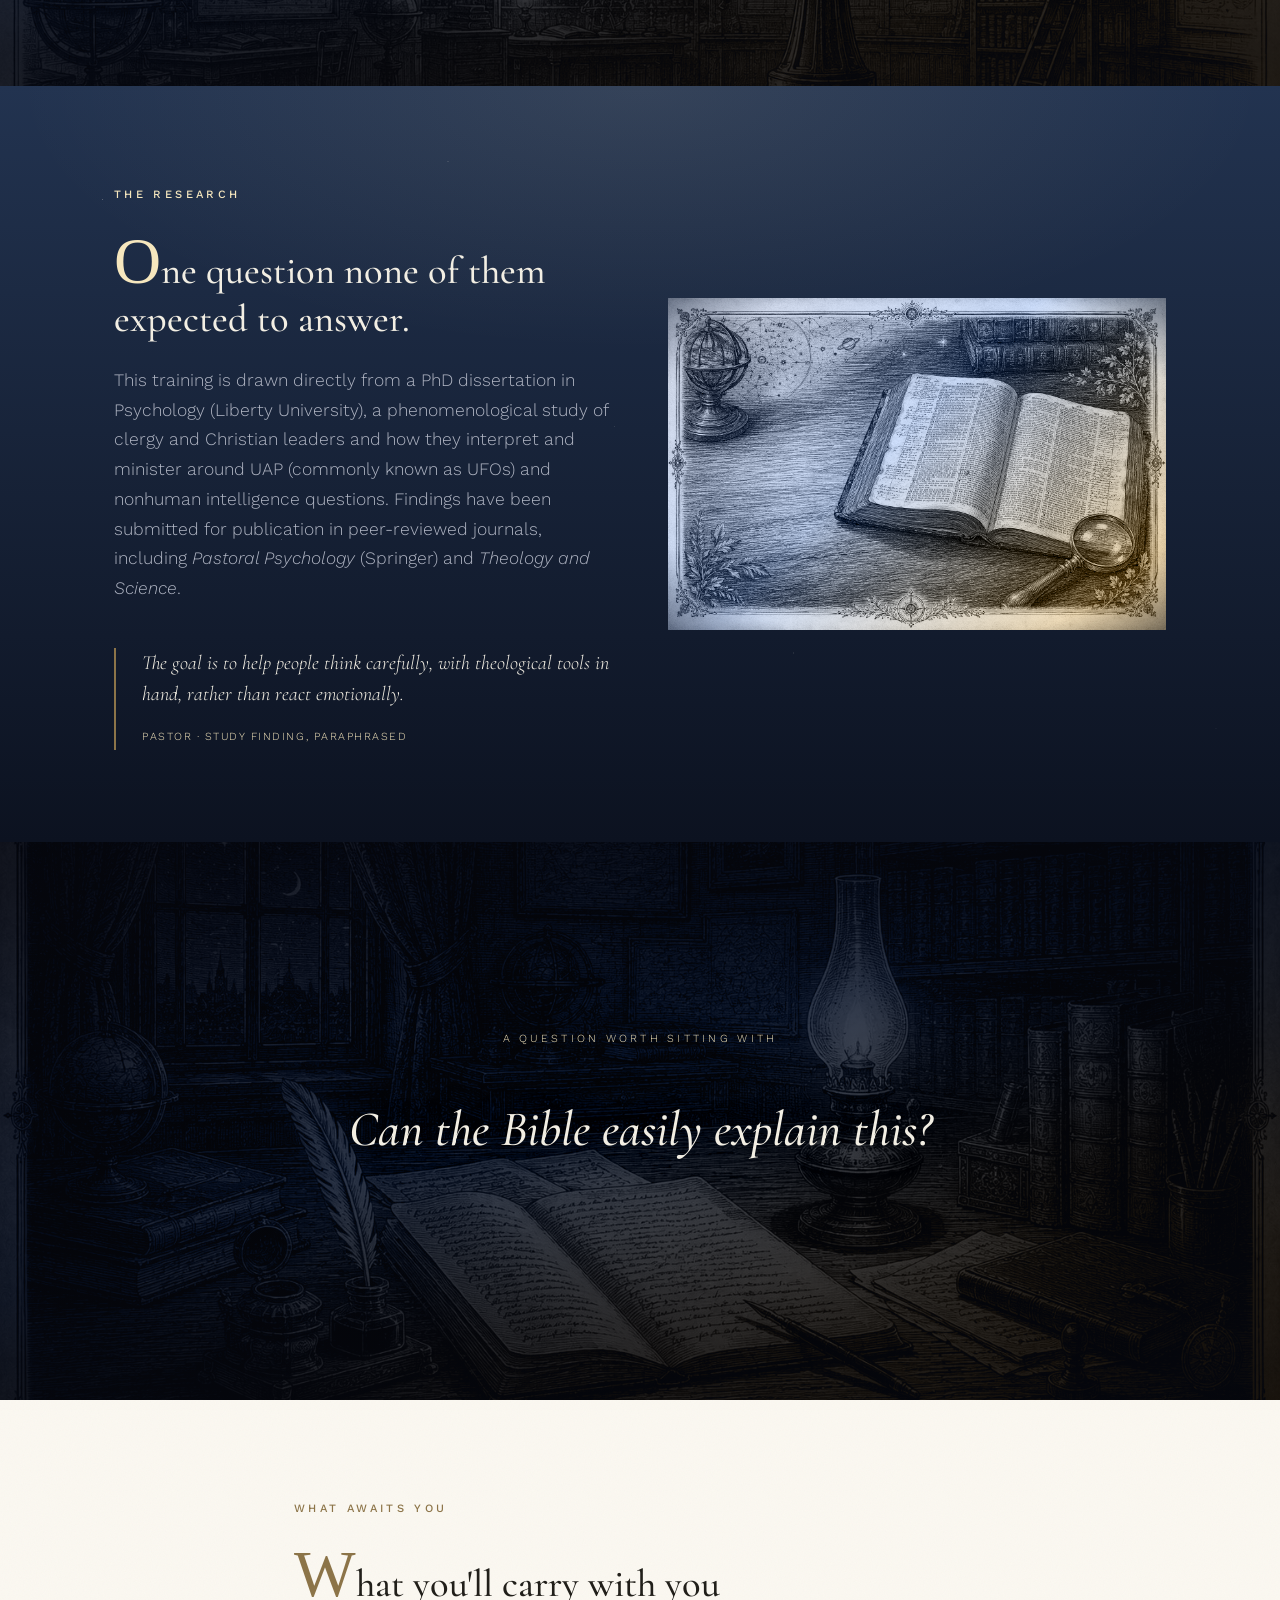
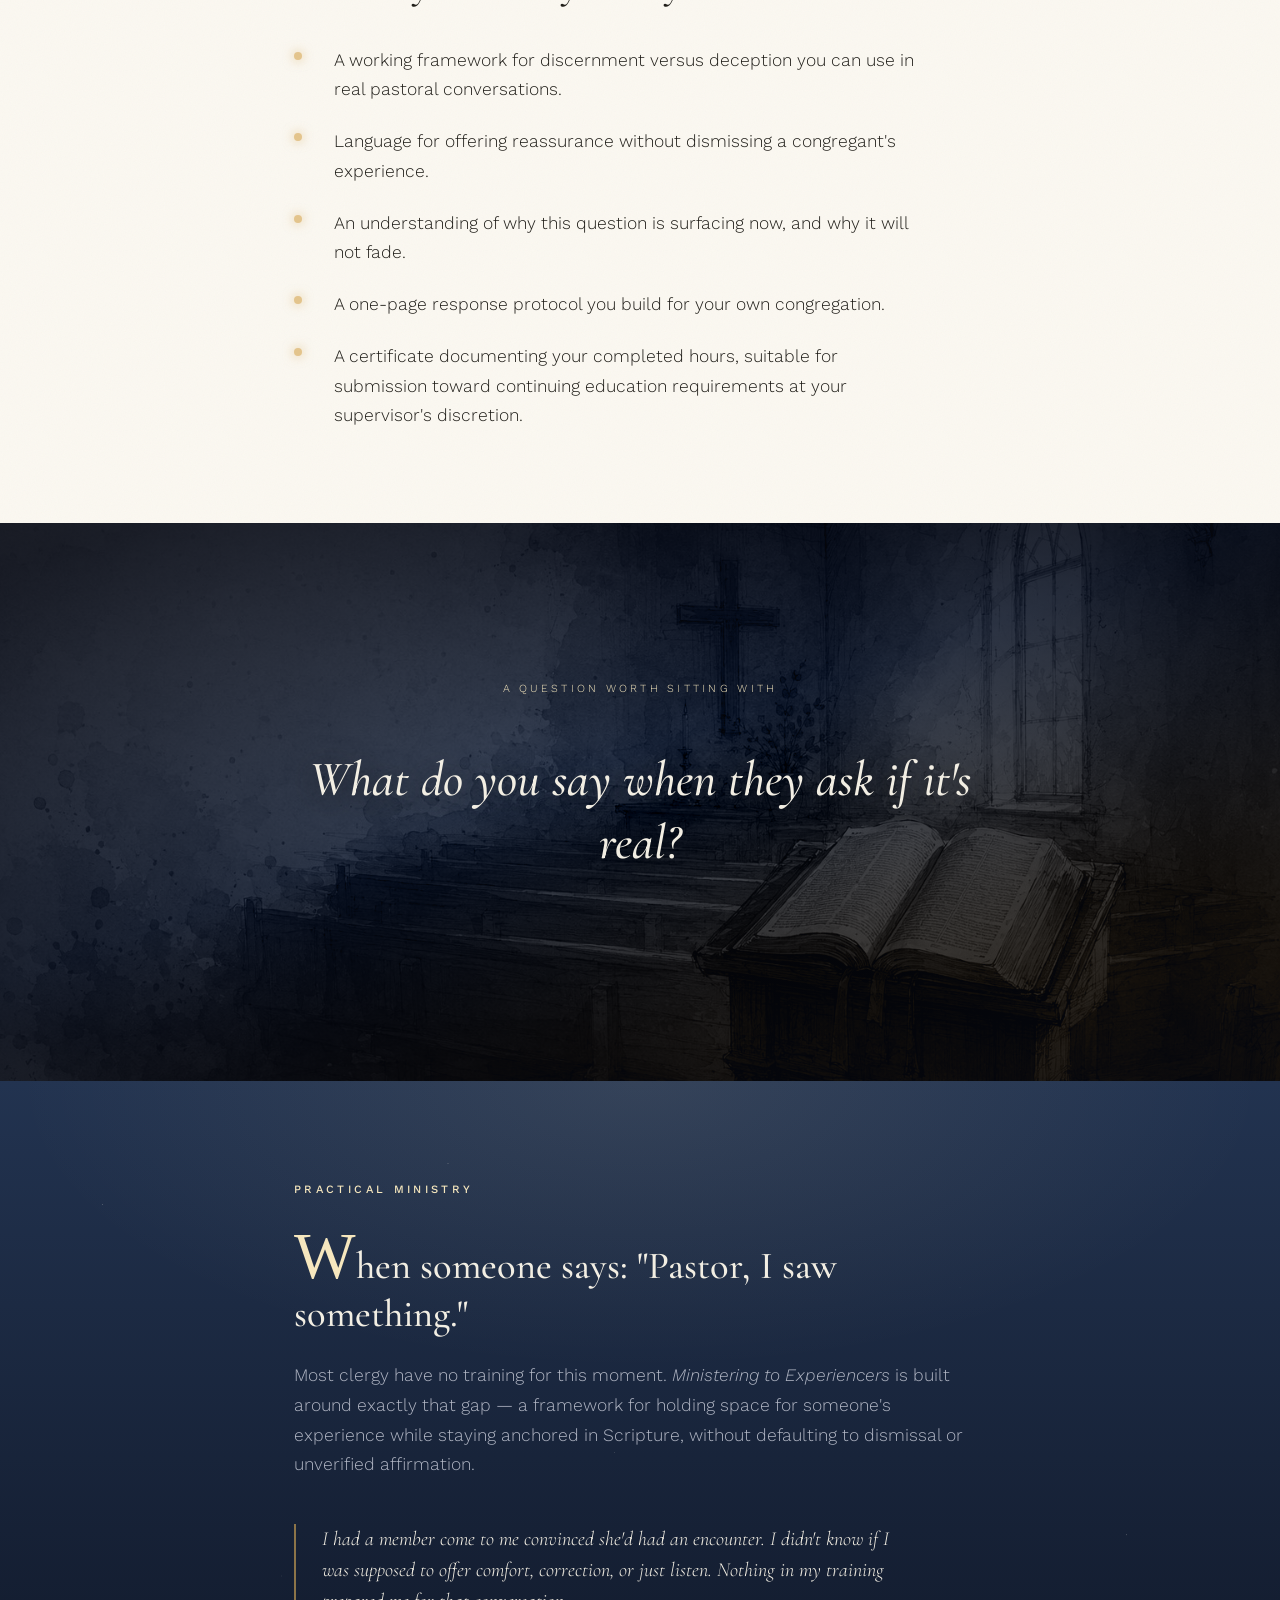
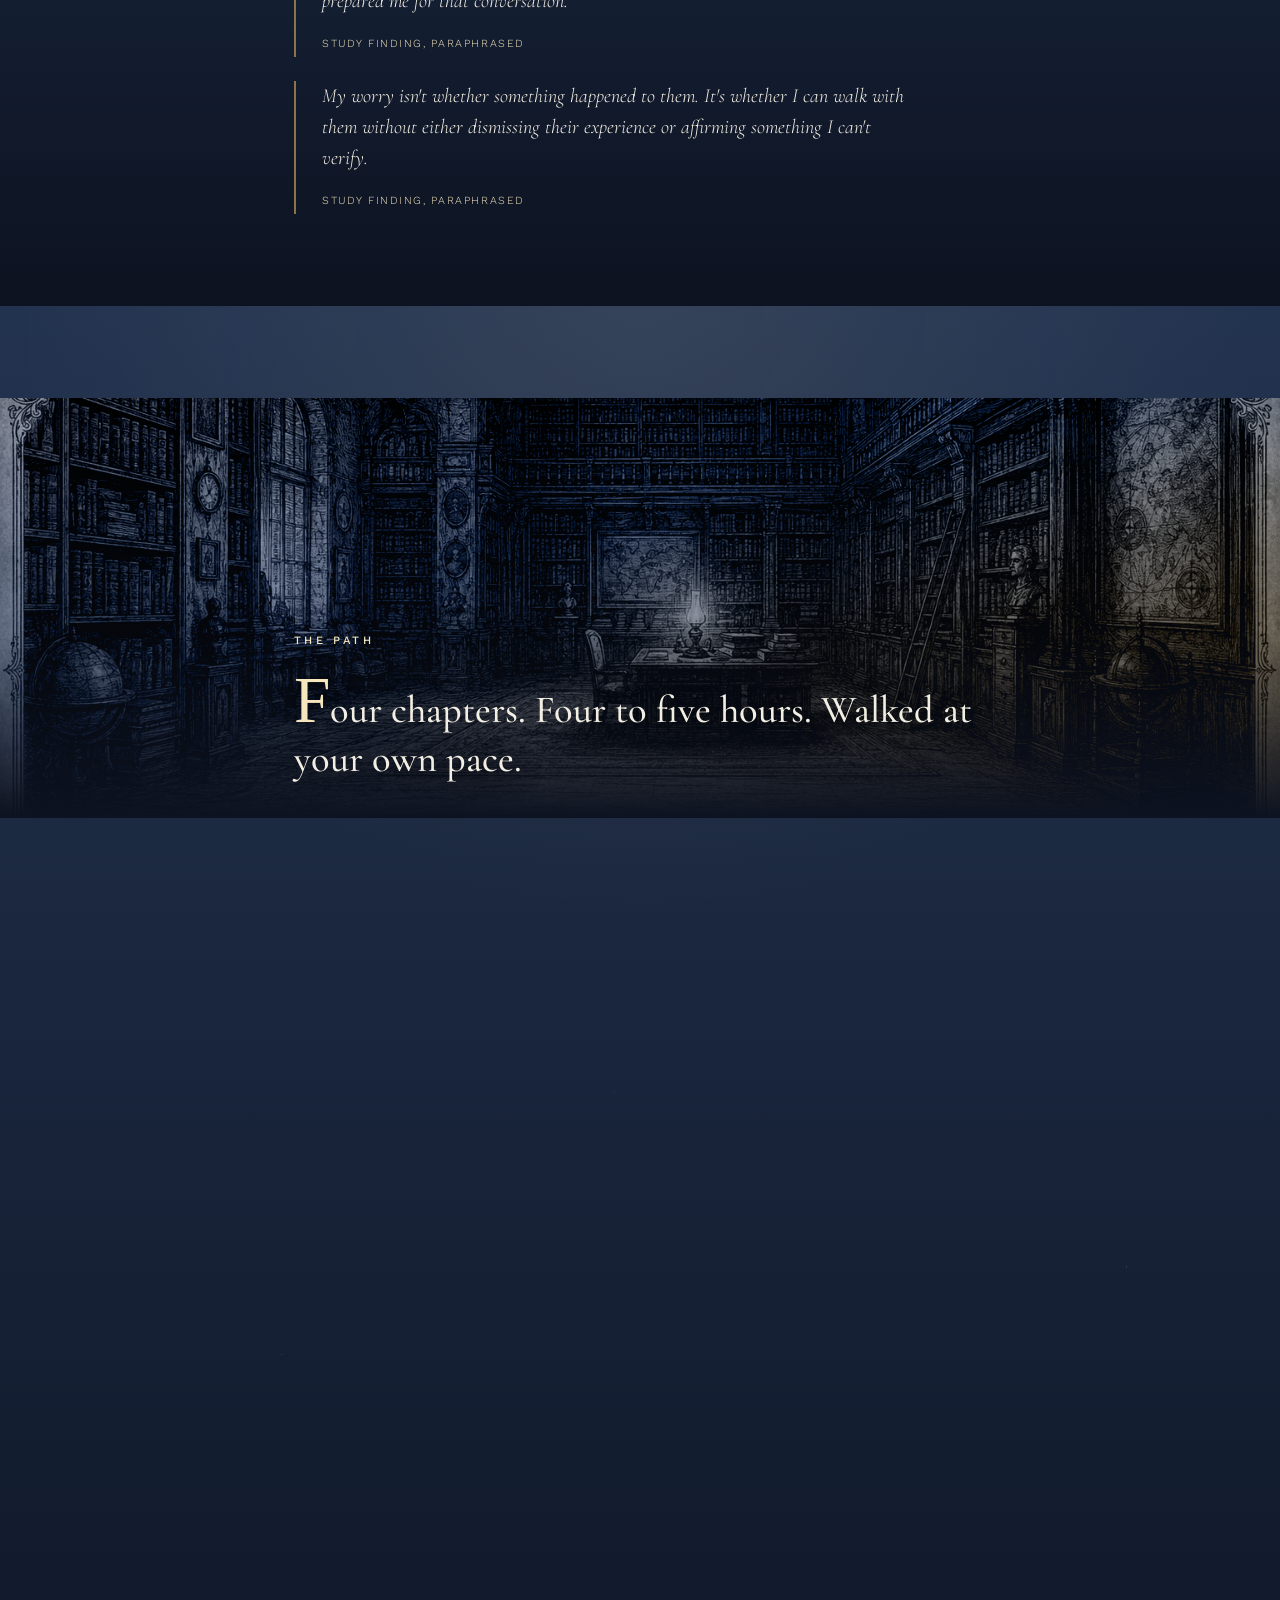
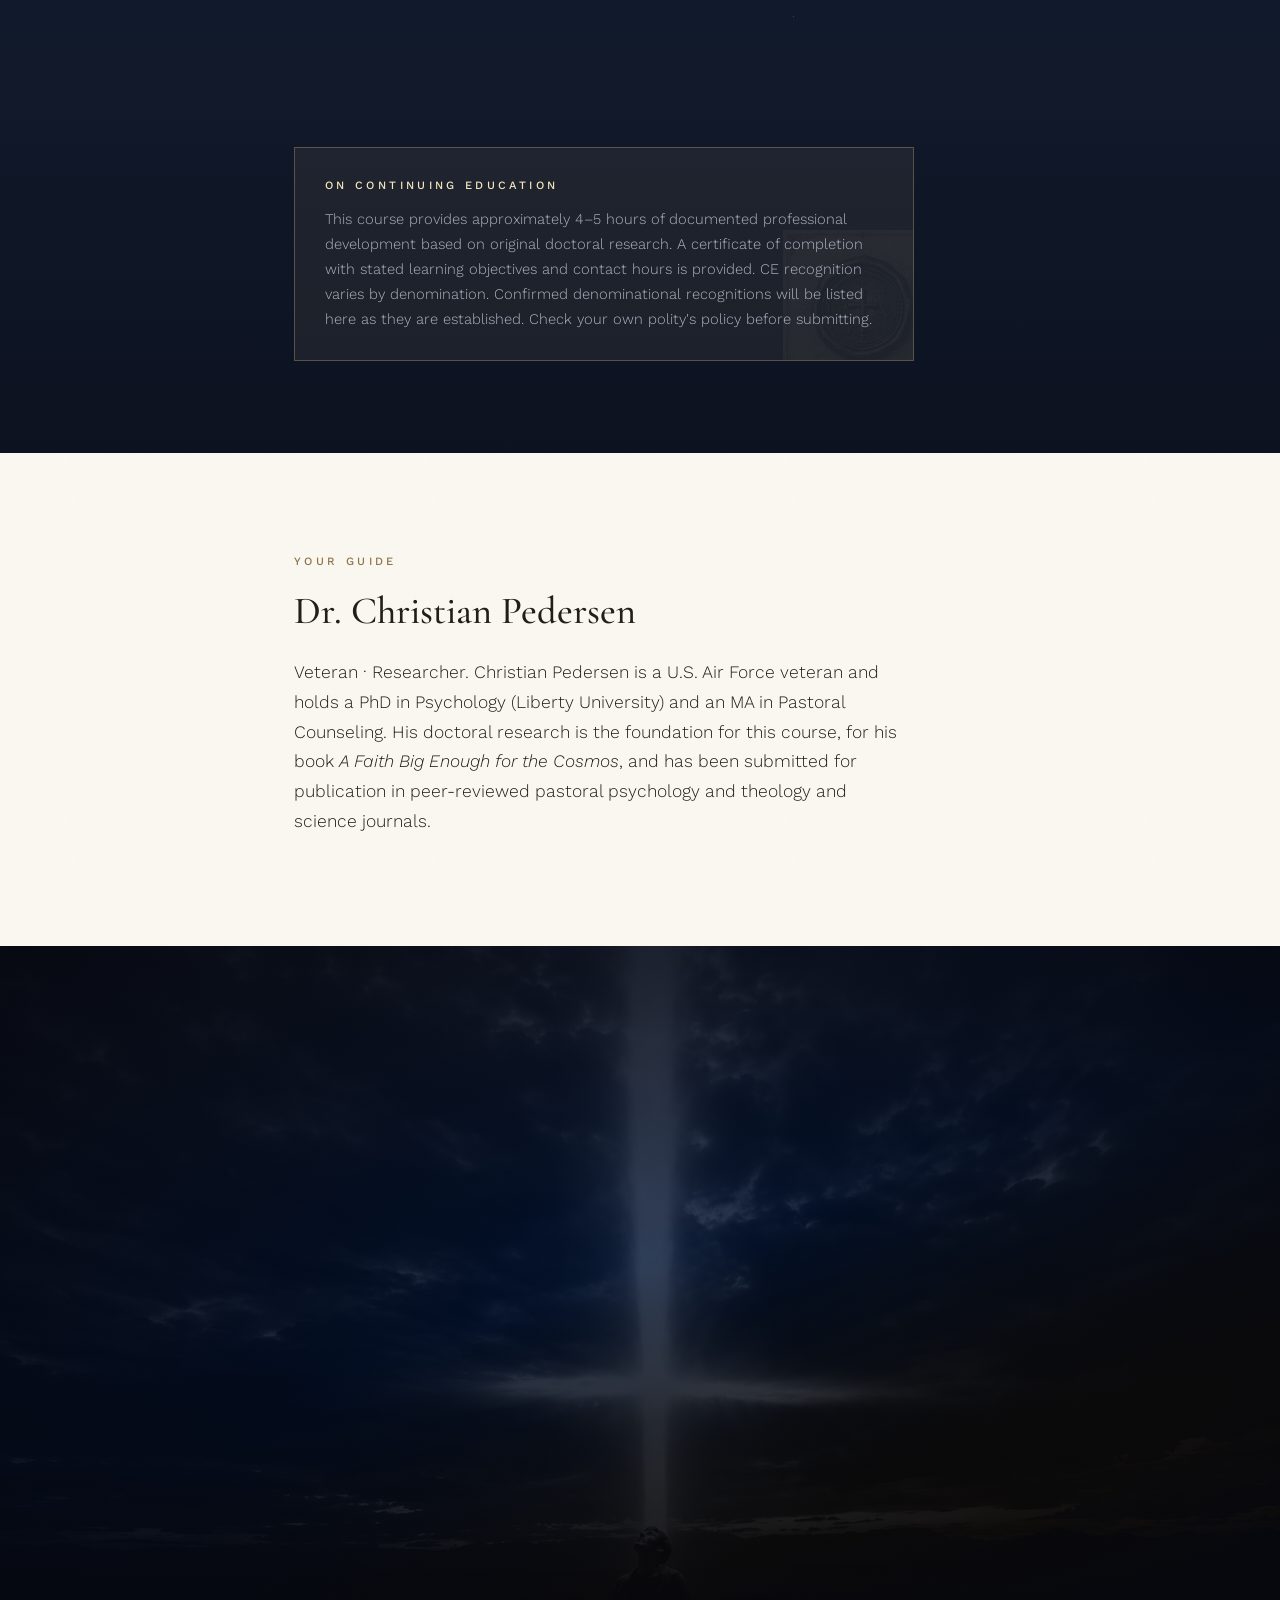
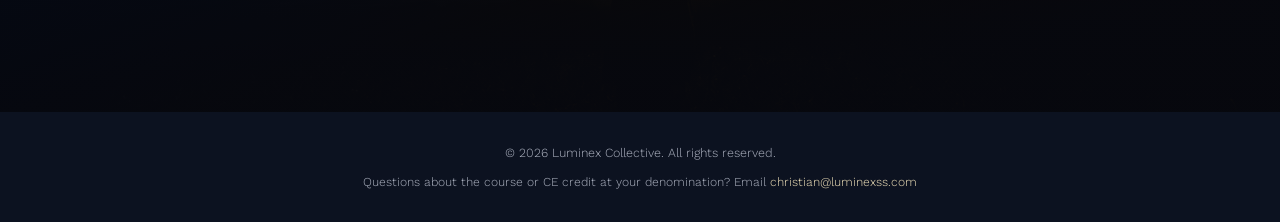
==== commit 7eb3ef9e: "Add files via upload" ====
--- a/index.html
+++ b/index.html
@@ -83,8 +83,6 @@
 transition: color 0.2s ease;
 }
 .nav-links a:hover, .nav-links a:focus-visible { color: var(--glow-core); }
-/* ---------- HERO: book-cover sky ---------- */
-/* ---------- OPENING QUESTION (precedes the image reveal) ---------- */
 .opening {
 position: relative;
 min-height: 78vh;
@@ -166,7 +164,7 @@
 position: absolute;
 inset: 0;
 background-image: url('assets/hero-cross.png');
-background-size: contain;
+background-size: cover;
 background-position: center 42%;
 background-repeat: no-repeat;
 z-index: 1;
@@ -178,11 +176,9 @@
 z-index: 2;
 }
 @media (max-width: 640px) {
-.hero-bg-image { background-size: cover; background-position: center 35%; mask-image: none; -webkit-mask-image: none; }
+.hero-bg-image { background-size: cover; background-position: center 35%; }
 .hero-bg-blur { background-position: center 35%; }
 }
-/* cloud texture removed — real photo now provides this */
-/* the cross-shaped beam, vertical + horizontal, matching the book cover */
 .beam-v {
 position: absolute;
 top: -4%;
@@ -246,7 +242,6 @@
 0%, 100% { opacity: 0.9; }
 50% { opacity: 1; }
 }
-/* stars in upper sky */
 .hero .stars {
 position: absolute;
 inset: 0;
@@ -260,7 +255,6 @@
 opacity: 0.7;
 pointer-events: none;
 }
-/* dark ground with a thin warm horizon catch-light, like the cover's foreground */
 .ground {
 position: absolute;
 bottom: 0;
@@ -271,7 +265,6 @@
 pointer-events: none;
 z-index: 2;
 }
-/* silhouette figure, looking up, coat and tilted head like the cover */
 .figure {
 position: absolute;
 bottom: 0;
@@ -342,7 +335,6 @@
 margin-right: auto;
 line-height: 1.9;
 }
-/* ---------- BUTTONS ---------- */
 .btn {
 display: inline-block;
 font-family: 'Work Sans', sans-serif;
@@ -361,7 +353,6 @@
 color: var(--sky-low);
 box-shadow: 0 0 34px rgba(246, 231, 190, 0.35);
 }
-/* ---------- LIGHT SECTIONS ---------- */
 .section {
 padding: 92px 24px;
 position: relative;
@@ -374,7 +365,12 @@
 font-size: 1.7em;
 color: var(--glow-dim);
 }
-.no-dropcap::first-letter { font-family: inherit; font-size: inherit; color: inherit; }
+.section h2.no-dropcap::first-letter,
+.dusk h2.no-dropcap::first-letter {
+font-family: 'Cormorant Garamond', serif;
+font-size: 1em;
+color: inherit;
+}
 .lede {
 font-family: 'Cormorant Garamond', serif;
 font-style: italic;
@@ -394,7 +390,6 @@
 color: var(--ink-dim);
 }
 .companion-note em { font-style: italic; color: var(--ink); }
-/* ---------- DUSK SECTIONS ---------- */
 .dusk {
 background: linear-gradient(180deg, var(--sky-mid), var(--sky-low));
 color: var(--mist);
@@ -426,7 +421,6 @@
 color: var(--glow-core);
 }
 .dusk p { color: var(--mist-dim); }
-/* ---------- OUTCOMES ---------- */
 .outcomes { list-style: none; margin: 34px 0 0; padding: 0; display: grid; gap: 22px; max-width: 620px; }
 .outcomes li { display: grid; grid-template-columns: 22px 1fr; gap: 18px; align-items: start; }
 .outcomes .star {
@@ -437,7 +431,6 @@
 background: var(--glow-warm);
 box-shadow: 0 0 10px 2px rgba(227, 196, 140, 0.5);
 }
-/* ---------- CHAPTERS ---------- */
 .chapters { margin-top: 44px; display: grid; gap: 0; }
 .chapter {
 display: grid;
@@ -451,7 +444,6 @@
 .chapter .numeral { font-family: 'Cormorant Garamond', serif; font-style: italic; font-size: 1.9rem; color: var(--glow-core); }
 .chapter h3 { font-family: 'Cormorant Garamond', serif; font-weight: 500; font-size: 1.3rem; color: var(--mist); margin: 0 0 6px; }
 .chapter p { color: var(--mist-dim); font-size: 0.98rem; margin: 0; max-width: 460px; }
-/* ---------- MODULE INCLUDES ---------- */
 .module-includes {
 margin-top: 44px;
 max-width: 620px;
@@ -488,7 +480,6 @@
 color: var(--glow-dim);
 letter-spacing: 0.02em;
 }
-/* ---------- CE NOTE ---------- */
 .ce-note {
 margin-top: 44px;
 max-width: 620px;
@@ -514,7 +505,6 @@
 }
 .ce-note .eyebrow { color: var(--glow-core); margin-bottom: 12px; display: block; position: relative; z-index: 1; }
 .ce-note p { font-size: 0.92rem; color: var(--mist-dim); margin: 0; max-width: none; position: relative; z-index: 1; }
-/* ---------- PRICE BLOCK ---------- */
 .price-block {
 margin: 0 0 36px;
 text-align: center;
@@ -532,7 +522,6 @@
 margin-top: 8px;
 letter-spacing: 0.02em;
 }
-/* ---------- FINAL ---------- */
 .final {
 position: relative;
 text-align: center;
@@ -582,7 +571,6 @@
 text-decoration: none;
 }
 footer .footer-contact a:hover { text-decoration: underline; }
-/* ---------- REVEAL ---------- */
 .reveal { opacity: 0; transform: translateY(14px); transition: opacity 0.8s ease, transform 0.8s ease; }
 .reveal.is-visible { opacity: 1; transform: translateY(0); }
 @media (max-width: 640px) {
@@ -592,7 +580,6 @@
 .section { padding: 68px 20px; }
 .chapter { grid-template-columns: 50px 1fr; gap: 16px; }
 }
-/* ---------- DECLASSIFIED IMAGERY: exhibit card + chapter banner ---------- */
 .wrap-wide { max-width: 1100px; }
 .research-grid {
 display: grid;
@@ -619,20 +606,6 @@
 inset: 0;
 background: linear-gradient(135deg, var(--sky-low) 0%, var(--sky-mid) 45%, var(--glow-warm) 100%);
 mix-blend-mode: color;
-}
-.exhibit-caption {
-position: absolute;
-left: 0;
-bottom: 0;
-right: 0;
-padding: 14px 18px;
-font-family: 'Work Sans', sans-serif;
-font-size: 0.68rem;
-letter-spacing: 0.14em;
-text-transform: uppercase;
-color: var(--glow-core);
-text-shadow: 0 2px 10px rgba(0,0,0,0.7);
-background: linear-gradient(0deg, rgba(6,8,16,0.85), transparent);
 }
 .chapter-banner {
 position: relative;
@@ -669,18 +642,6 @@
 inset: 0;
 background: linear-gradient(180deg, rgba(12,18,32,0.05) 0%, rgba(12,18,32,0.35) 55%, var(--sky-low) 100%);
 }
-.chapter-banner .banner-tag {
-position: absolute;
-left: 24px;
-top: 24px;
-z-index: 2;
-font-family: 'Work Sans', sans-serif;
-font-size: 0.68rem;
-letter-spacing: 0.2em;
-text-transform: uppercase;
-color: var(--glow-core);
-text-shadow: 0 2px 10px rgba(0,0,0,0.6);
-}
 .chapter-banner .banner-heading {
 position: relative;
 z-index: 2;
@@ -698,7 +659,6 @@
 @media (max-width: 640px) {
 .chapter-banner { height: 320px; }
 }
-/* ---------- QUESTION INTERLUDES: full-bleed, image-driven, provocative ---------- */
 .interlude {
 position: relative;
 min-height: 62vh;
@@ -752,7 +712,6 @@
 color: var(--mist);
 text-shadow: 0 4px 30px rgba(0,0,0,0.6);
 }
-/* ---------- PARTICIPANT QUOTE BLOCK ---------- */
 .pquote {
 max-width: 620px;
 margin: 44px 0 0;
